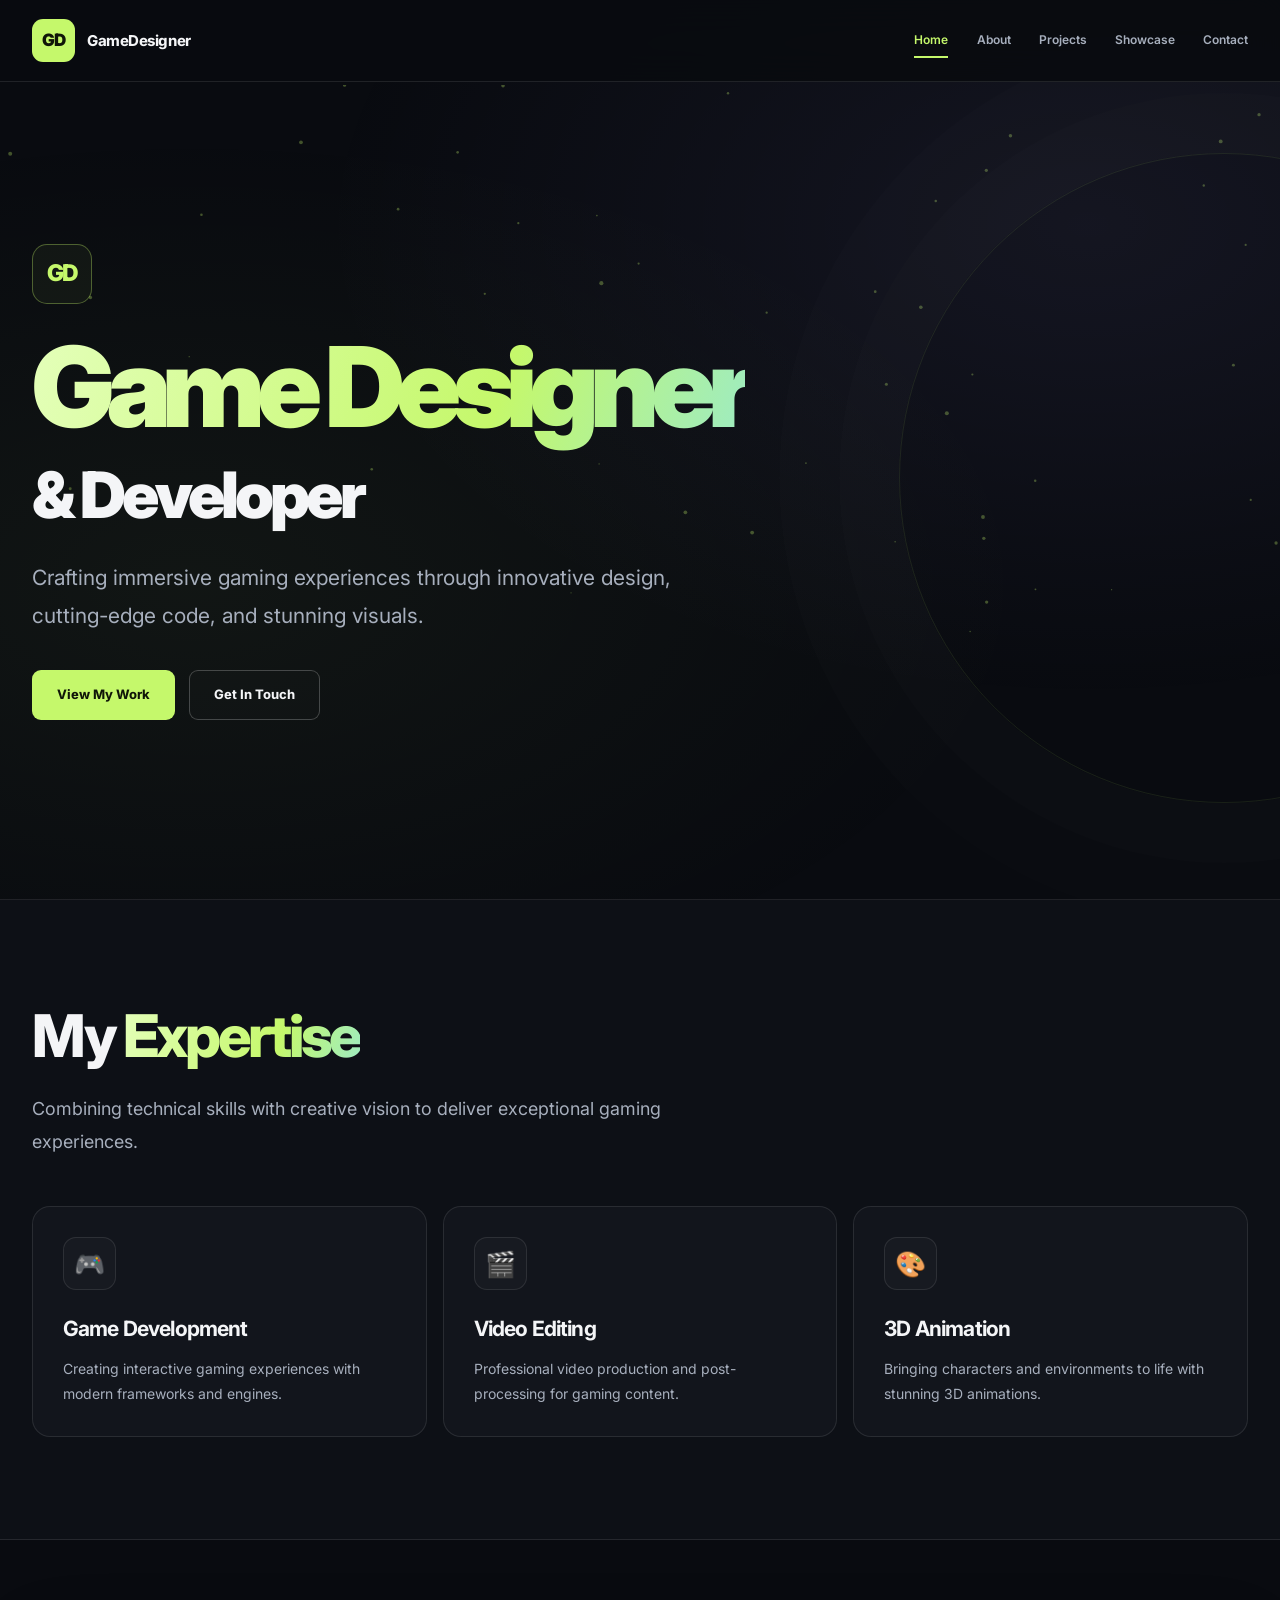
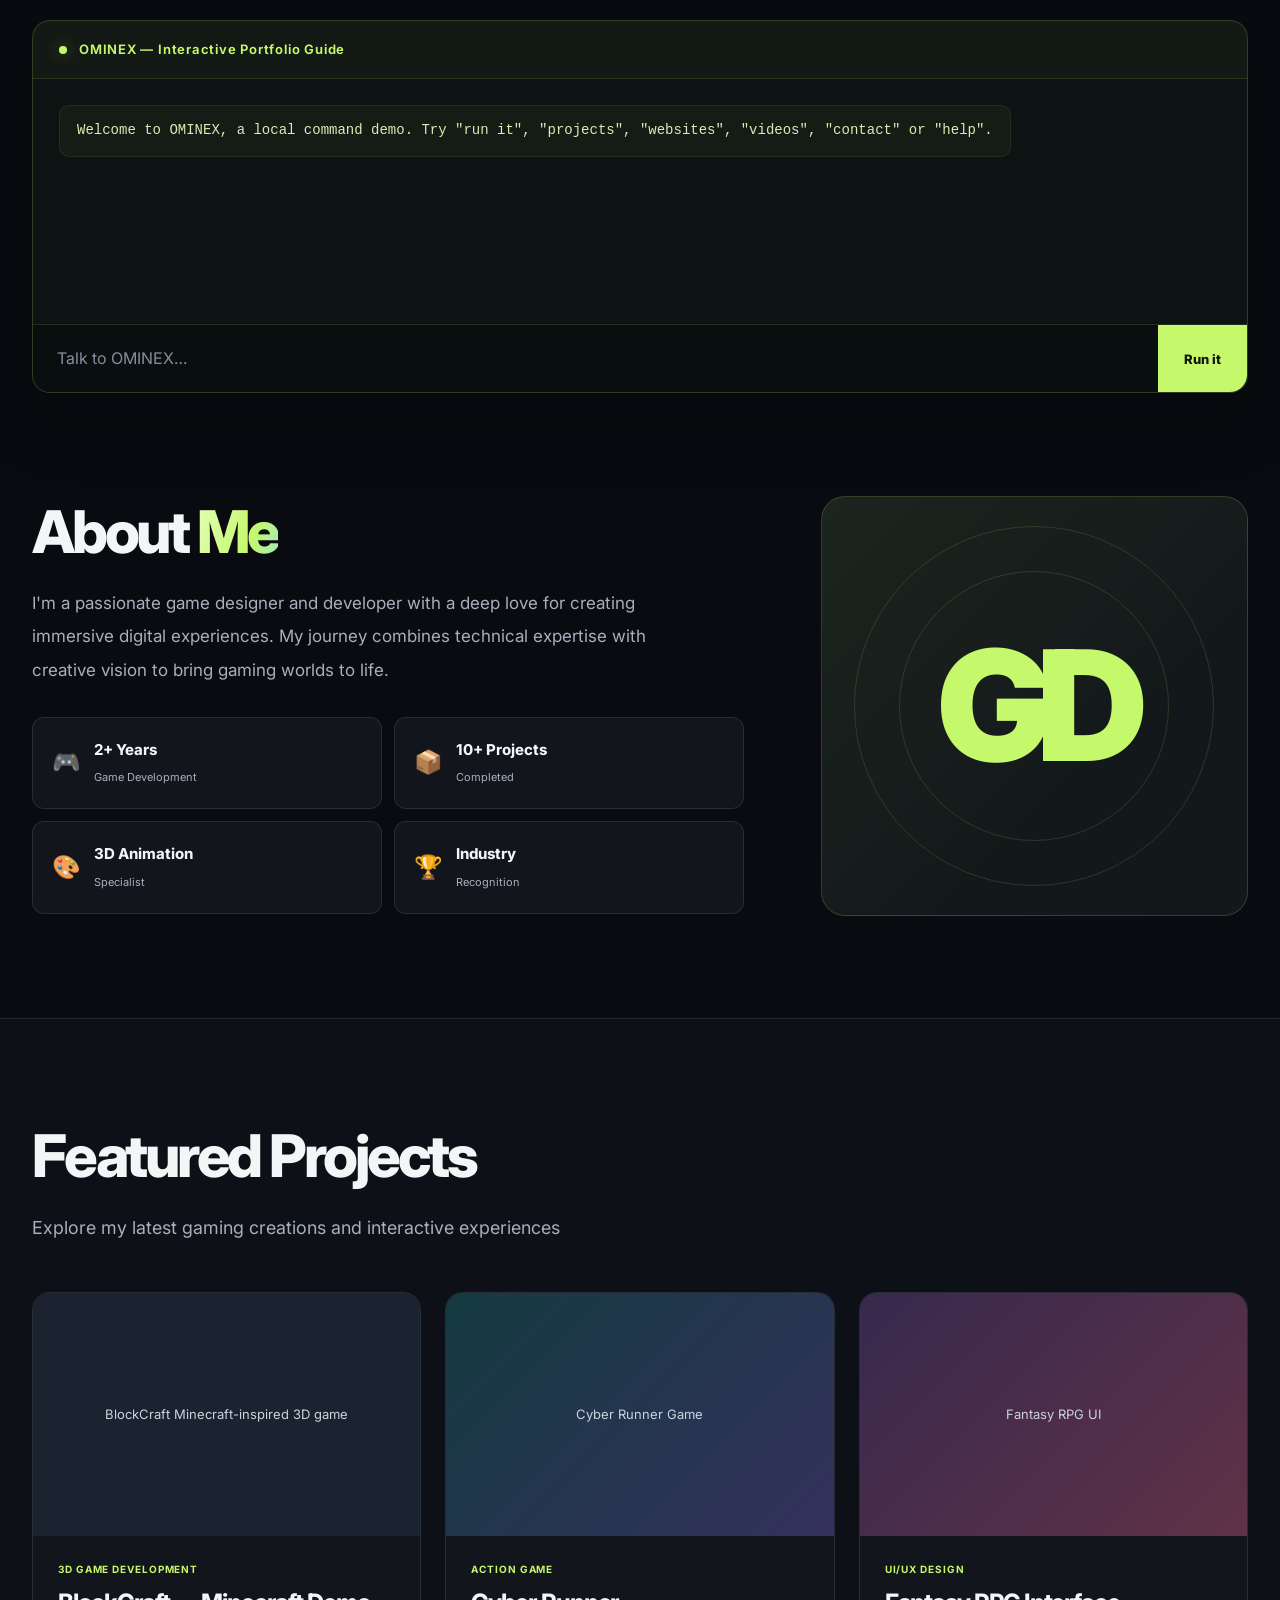
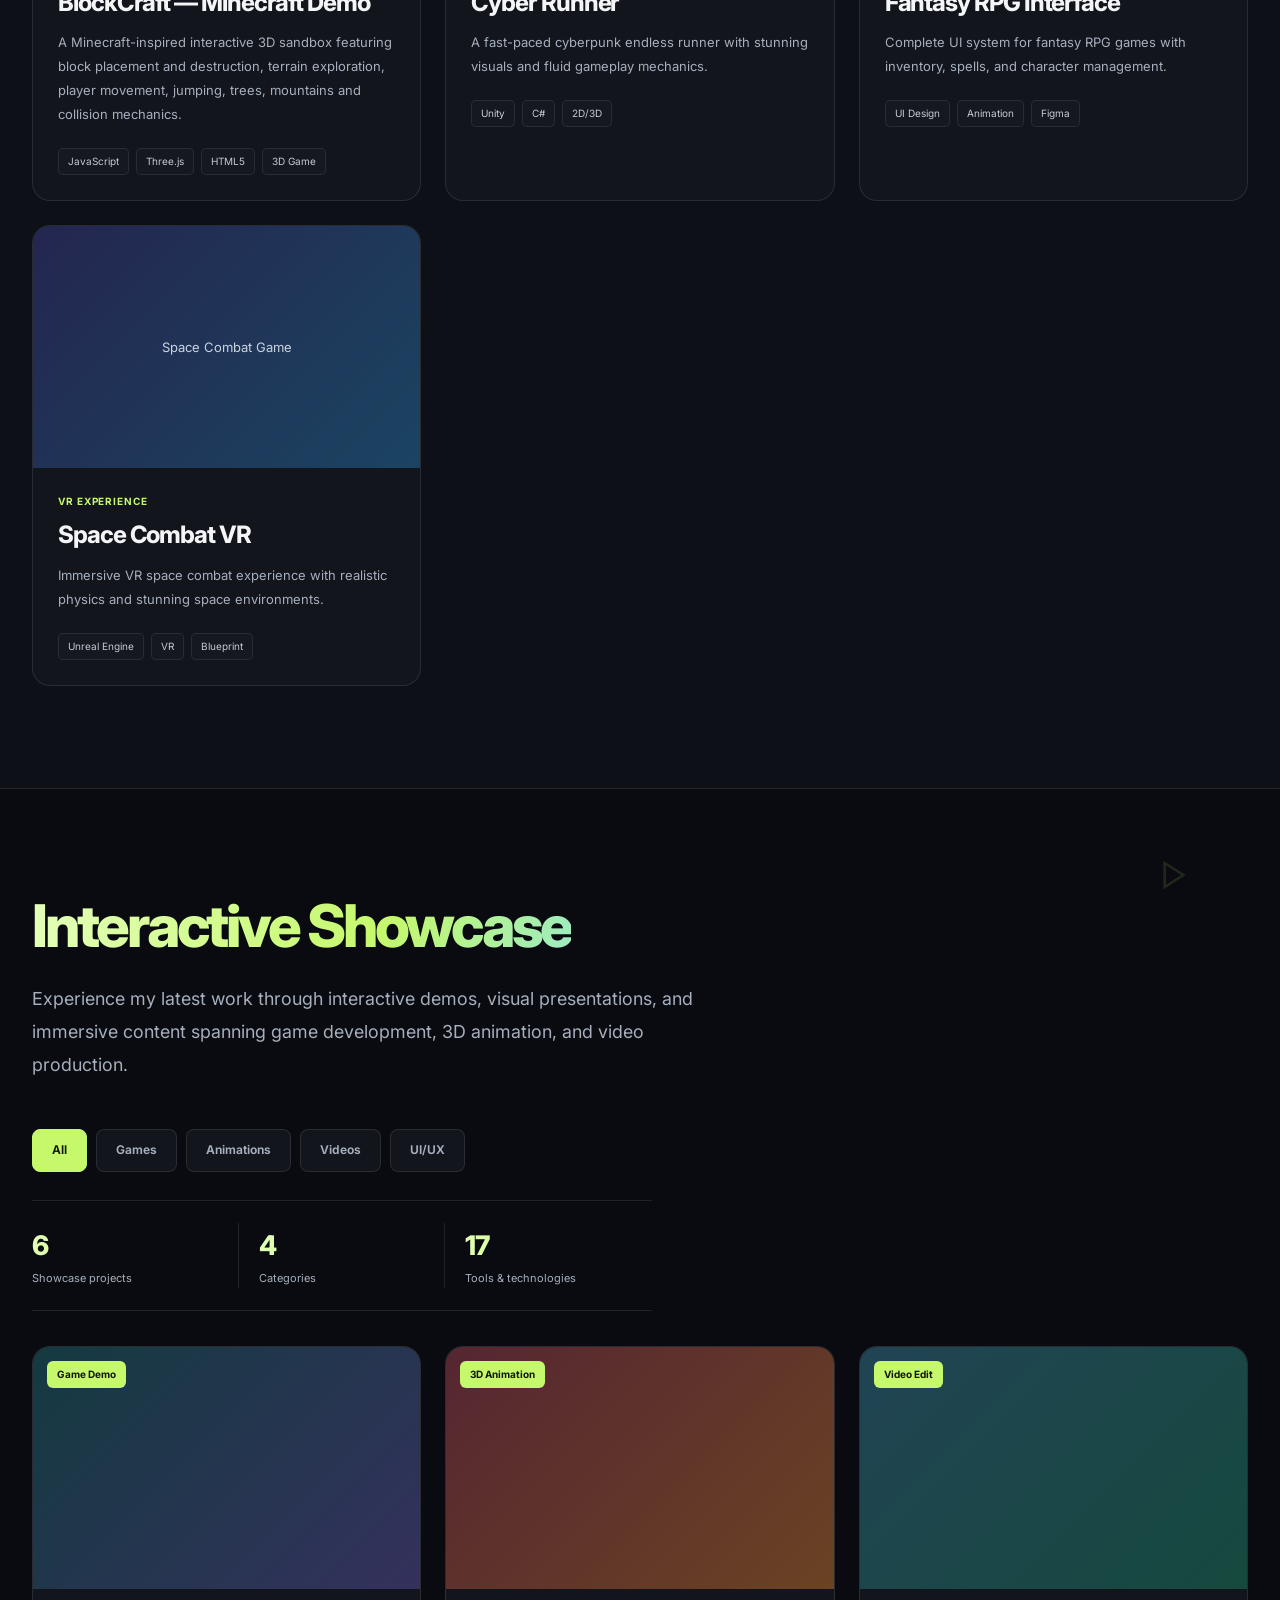
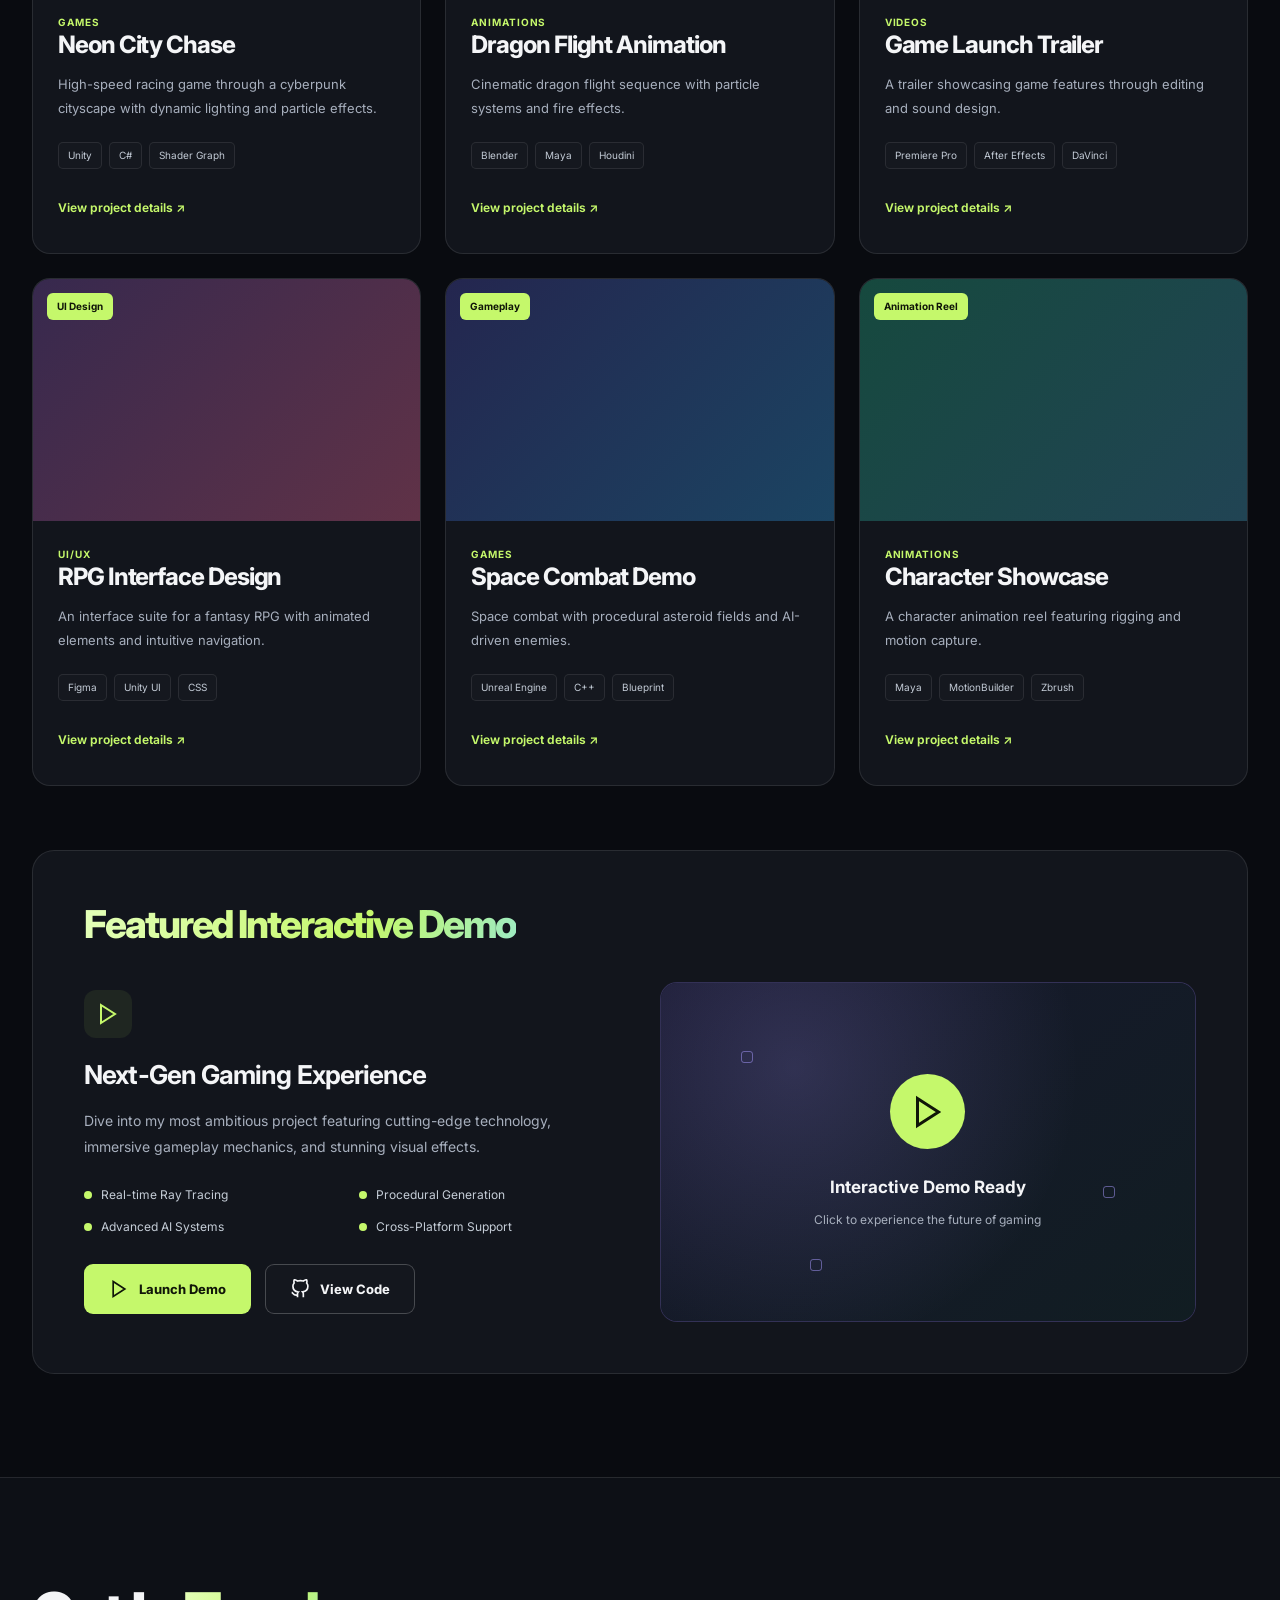
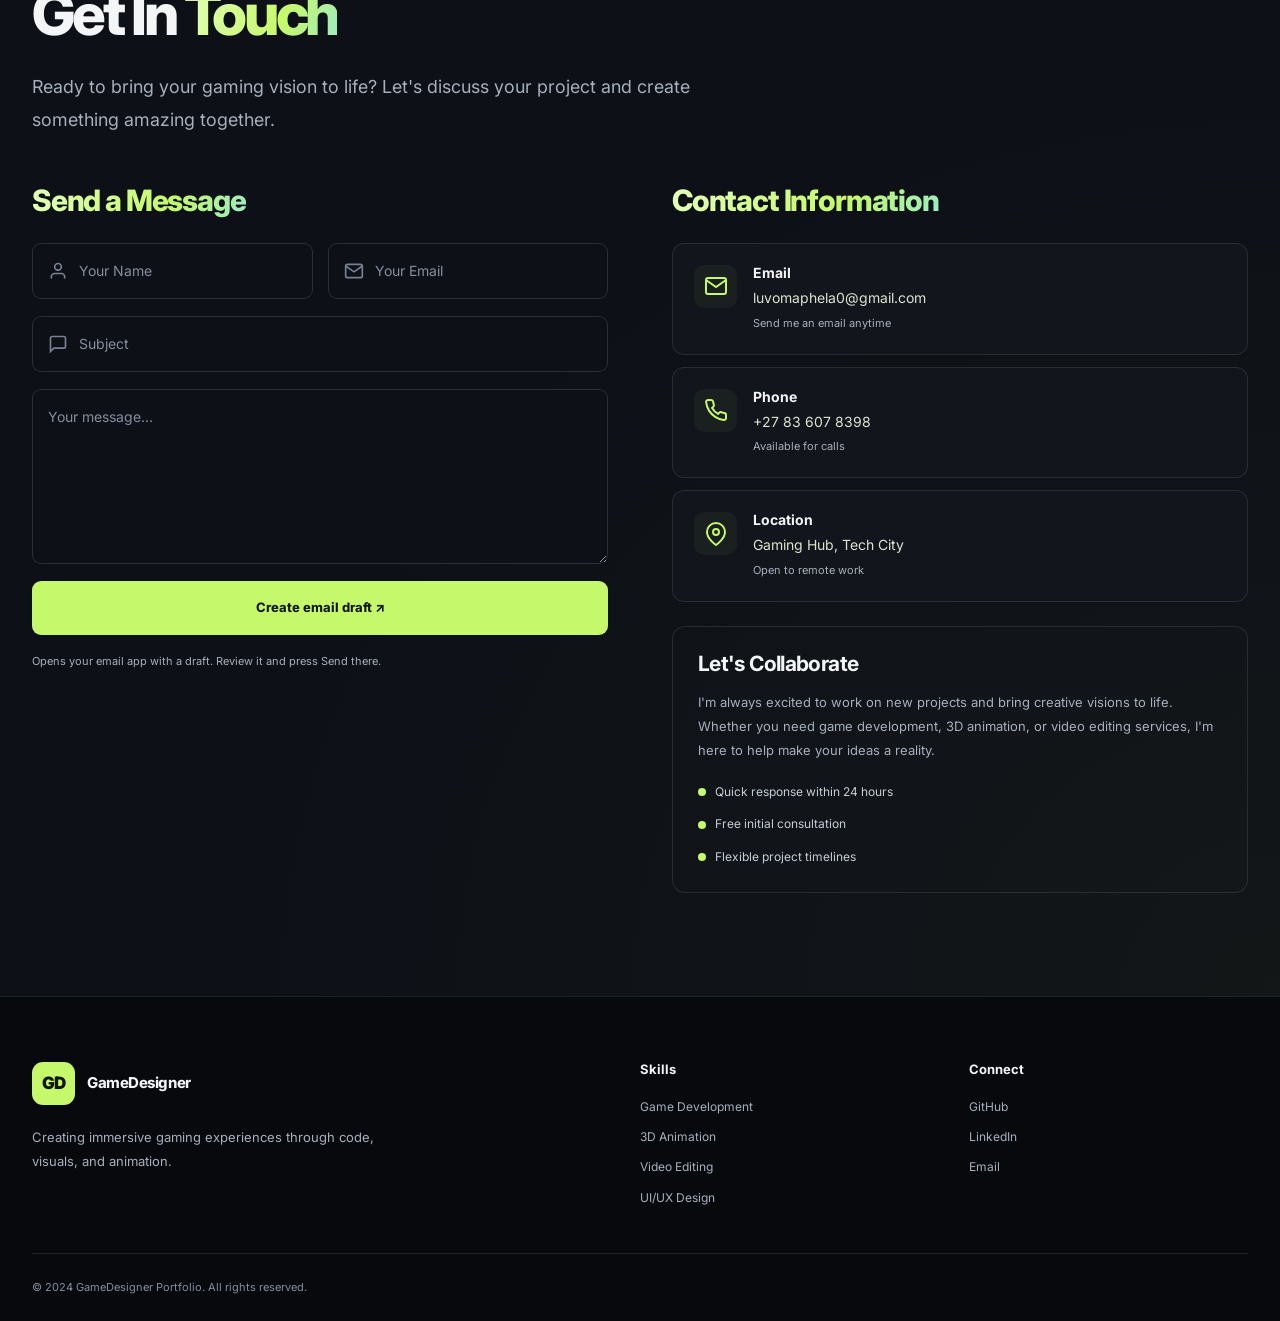
==== index.html @ bcbccdf3 "Update portfolio design and add Minecraft BlockCraft project" ====
<!DOCTYPE html>
<html lang="en">
<head>
    <meta charset="UTF-8">
    <meta name="viewport" content="width=device-width, initial-scale=1.0">
    <title>GameDesigner Portfolio | Game Development & 3D Animation</title>
    <meta name="description" content="Professional game designer specializing in game development, 3D animation, and video editing. Creating immersive gaming experiences.">
    
    <!-- Google Fonts -->
    <link rel="preconnect" href="https://fonts.googleapis.com">
    <link rel="preconnect" href="https://fonts.gstatic.com" crossorigin>
    <link href="https://fonts.googleapis.com/css2?family=Inter:wght@300;400;500;600;700;800;900&display=swap" rel="stylesheet">
    
    <link rel="stylesheet" href="style.css">
</head>

<body>
    <div id="intro">
        <div class="intro-content">
            <div class="intro-logo">GD</div>
            <div class="intro-text">GAME DESIGNER</div>
        </div>
        <button id="skipIntro">Skip</button>
    </div>

    <!-- Matrix Rain Background -->
    <canvas id="matrix-rain"></canvas>
    
    <!-- Particle System -->
    <canvas id="particles"></canvas>

    <!-- Navigation -->
    <nav class="navbar">
        <div class="nav-container">
            <a href="#home" class="nav-logo">
                <div class="logo-icon">GD</div>
                <span class="logo-text">GameDesigner</span>
            </a>
            
            <ul class="nav-menu">
                <li><a href="#home" class="nav-link active">Home</a></li>
                <li><a href="#about" class="nav-link">About</a></li>
                <li><a href="#projects" class="nav-link">Projects</a></li>
                <li><a href="#showcase" class="nav-link">Showcase</a></li>
                <li><a href="#contact" class="nav-link">Contact</a></li>
            </ul>
            
            <div class="mobile-menu-btn">
                <span></span>
                <span></span>
                <span></span>
            </div>
        </div>
        
        <div class="mobile-menu">
            <a href="#home" class="mobile-link">Home</a>
            <a href="#about" class="mobile-link">About</a>
            <a href="#projects" class="mobile-link">Projects</a>
            <a href="#showcase" class="mobile-link">Showcase</a>
            <a href="#contact" class="mobile-link">Contact</a>
        </div>
    </nav>

    <div class="energy-strip">
        <canvas id="energy-canvas"></canvas>
    </div>

    <!-- Hero Section -->
    <section id="home" class="hero-section">
        <div class="hero-background"></div>
        <div class="container">
            <div class="hero-content">
                <div class="hero-avatar">
                    <div class="avatar-glow">GD</div>
                </div>
                <h1 class="hero-title">
                    <span class="gradient-text">Game Designer</span>
                    <span class="hero-subtitle">& Developer</span>
                </h1>
                <p class="hero-description">
                    Crafting immersive gaming experiences through innovative design, 
                    cutting-edge code, and stunning visuals.
                </p>
                <div class="hero-buttons">
                    <a href="#projects" class="btn btn-primary">View My Work</a>
                    <a href="#contact" class="btn btn-outline">Get In Touch</a>
                </div>
            </div>
        </div>
    </section>

    <!-- Skills Section -->
    <section id="skills" class="skills-section">
        <div class="container">
            <div class="section-header">
                <h2 class="section-title">My <span class="gradient-text">Expertise</span></h2>
                <p class="section-description">
                    Combining technical skills with creative vision to deliver exceptional gaming experiences.
                </p>
            </div>
            
            <div class="skills-grid">
                <div class="skill-card">
                    <div class="skill-icon">🎮</div>
                    <h3>Game Development</h3>
                    <p>Creating interactive gaming experiences with modern frameworks and engines.</p>
                </div>
                <div class="skill-card">
                    <div class="skill-icon">🎬</div>
                    <h3>Video Editing</h3>
                    <p>Professional video production and post-processing for gaming content.</p>
                </div>
                <div class="skill-card">
                    <div class="skill-icon">🎨</div>
                    <h3>3D Animation</h3>
                    <p>Bringing characters and environments to life with stunning 3D animations.</p>
                </div>
            </div>
        </div>
    </section>

    <!-- Interactive Demo Section -->
    <section class="demo-section">
       <div class="ominex-demo">
            <div class="ominex-header">
                <span class="ai-dot"></span>
                <h3>OMINEX – AI Core Online</h3>
            </div>

            <div class="ominex-screen" id="ominexScreen">
                <div class="msg ai">
                    Hello. I am OMINEX.  
                    Type <b>Run it</b> to activate.
                </div>
            </div>

            <div class="ominex-input">
                <input id="ominexInput" type="text" placeholder="Talk to OMINEX…" />
                <button id="ominexSend">Run it</button>
            </div>
        </div>

    </section>

    <!-- About Section -->
    <section id="about" class="about-section">
        <div class="container">
            <div class="about-grid">
                <div class="about-content">
                    <h2 class="section-title">About <span class="gradient-text">Me</span></h2>
                    <p class="about-text">
                        I'm a passionate game designer and developer with a deep love for creating 
                        immersive digital experiences. My journey combines technical expertise with 
                        creative vision to bring gaming worlds to life.
                    </p>
                    <div class="achievements">
                        <div class="achievement">
                            <div class="achievement-icon">🎮</div>
                            <div class="achievement-text">
                                <span class="achievement-number">2+ Years</span>
                                <span class="achievement-label">Game Development</span>
                            </div>
                        </div>
                        <div class="achievement">
                            <div class="achievement-icon">📦</div>
                            <div class="achievement-text">
                                <span class="achievement-number">10+ Projects</span>
                                <span class="achievement-label">Completed</span>
                            </div>
                        </div>
                        <div class="achievement">
                            <div class="achievement-icon">🎨</div>
                            <div class="achievement-text">
                                <span class="achievement-number">3D Animation</span>
                                <span class="achievement-label">Specialist</span>
                            </div>
                        </div>
                        <div class="achievement">
                            <div class="achievement-icon">🏆</div>
                            <div class="achievement-text">
                                <span class="achievement-number">Industry</span>
                                <span class="achievement-label">Recognition</span>
                            </div>
                        </div>
                    </div>
                </div>
                <div class="about-image">
                    <div class="profile-card">
                        <div class="profile-avatar">GD</div>
                    </div>
                </div>
            </div>
        </div>
    </section>

    <!-- Projects Section -->
    <section id="projects" class="projects-section">
        <div class="container">
            <div class="section-header">
                <h2 class="section-title">Featured Projects</h2>
                <p class="section-description">Explore my latest gaming creations and interactive experiences</p>
            </div>
            <div class="projects-grid">   
            <!-- Minecraft / BlockCraft Project -->
            <div class="project-card cyber-card" data-project="blockcraft">
                <div class="project-image blockcraft">
                    <img
                        src="public/images/minecraft.jpg"
                        alt="BlockCraft Minecraft-inspired 3D game"
                        loading="lazy"
                    >

                    <div class="project-overlay">
                        <a href="projects/blockcraft/index.html"
                        class="btn btn-primary btn-sm"
                        target="_blank"
                        rel="noopener noreferrer">
                            Play Demo
                        </a>

                        <button class="btn btn-outline btn-sm"
                                type="button"
                                data-project="blockcraft">
                            View Details
                        </button>
                    </div>
                </div>

                <div class="project-content">
                    <div class="project-category">
                        3D Game Development
                    </div>

                    <h3 class="project-title">
                        BlockCraft — Minecraft Demo
                    </h3>

                    <p class="project-description">
                        A Minecraft-inspired interactive 3D sandbox
                        featuring block placement and destruction,
                        terrain exploration, player movement,
                        jumping, trees, mountains and collision
                        mechanics.
                    </p>

                    <div class="project-tags">
                        <span class="tag">JavaScript</span>
                        <span class="tag">Three.js</span>
                        <span class="tag">HTML5</span>
                        <span class="tag">3D Game</span>
                    </div>
                </div>
            </div>

                <div class="project-card cyber-card" data-project="cyber-runner">
                    <div class="project-image cyber-runner">
                        <img src="public/images/game1.jpg" alt="Cyber Runner Game">
                        <div class="project-overlay">
                            <button class="btn btn-primary btn-sm"><i class="fas fa-play"></i> Play Demo</button>
                            <button class="btn btn-outline btn-sm"><i class="fas fa-code"></i> View Code</button>
                        </div>
                    </div>
                    <div class="project-content">
                        <div class="project-category">Action Game</div>
                        <h3 class="project-title">Cyber Runner</h3>
                        <p class="project-description">
                            A fast-paced cyberpunk endless runner with stunning visuals and fluid gameplay mechanics.
                        </p>
                        <div class="project-tags">
                            <span class="tag">Unity</span>
                            <span class="tag">C#</span>
                            <span class="tag">2D/3D</span>
                        </div>
                    </div>
                </div>

                <div class="project-card cyber-card" data-project="fantasy-ui">
                    <div class="project-image fantasy-ui">
                        <img src="public/images/game2.jpg" alt="Fantasy RPG UI">
                        <div class="project-overlay">
                            <button class="btn btn-primary btn-sm"><i class="fas fa-play"></i> Demo</button>
                            <button class="btn btn-outline btn-sm"><i class="fas fa-download"></i> Assets</button>
                        </div>
                    </div>
                    <div class="project-content">
                        <div class="project-category">UI/UX Design</div>
                        <h3 class="project-title">Fantasy RPG Interface</h3>
                        <p class="project-description">
                            Complete UI system for fantasy RPG games with inventory, spells, and character management.
                        </p>
                        <div class="project-tags">
                            <span class="tag">UI Design</span>
                            <span class="tag">Animation</span>
                            <span class="tag">Figma</span>
                        </div>
                    </div>
                </div>

                <div class="project-card cyber-card" data-project="space-combat">
                    <div class="project-image vr-experience">
                        <img src="public/images/game3.jpg" alt="Space Combat Game">
                        <div class="project-overlay">
                            <button class="btn btn-primary btn-sm"><i class="fas fa-vr-cardboard"></i> VR Demo</button>
                            <button class="btn btn-outline btn-sm"><i class="fas fa-info"></i> Details</button>
                        </div>
                    </div>
                    <div class="project-content">
                        <div class="project-category">VR Experience</div>
                        <h3 class="project-title">Space Combat VR</h3>
                        <p class="project-description">
                            Immersive VR space combat experience with realistic physics and stunning space environments.
                        </p>
                        <div class="project-tags">
                            <span class="tag">Unreal Engine</span>
                            <span class="tag">VR</span>
                            <span class="tag">Blueprint</span>
                        </div>
                    </div>
                </div>
            </div>
        </div>
    </section>

    

    <!-- Showcase Section -->
    <section id="showcase" class="showcase-section">
        <div class="floating-elements">
            <div class="floating-icon">
                <svg width="32" height="32" viewBox="0 0 24 24" fill="none" stroke="currentColor" stroke-width="2">
                    <polygon points="5,3 19,12 5,21"></polygon>
                </svg>
            </div>
        </div>
        
        <div class="container">
            <div class="section-header">
                <h2 class="section-title">
                    <span class="gradient-text">Interactive Showcase</span>
                </h2>
                <p class="section-description">
                    Experience my latest work through interactive demos, visual presentations, and immersive content 
                    spanning game development, 3D animation, and video production.
                </p>
            </div>

            <!-- Category Filter -->
            <div class="category-filter">
                <button class="filter-btn active" data-category="All">All</button>
                <button class="filter-btn" data-category="Games">Games</button>
                <button class="filter-btn" data-category="Animations">Animations</button>
                <button class="filter-btn" data-category="Videos">Videos</button>
                <button class="filter-btn" data-category="UI/UX">UI/UX</button>
            </div>

            <!-- Stats -->
            <div class="stats-grid">
                <div class="stat-item">
                    <div class="stat-number gradient-text">50+</div>
                    <div class="stat-label">Projects</div>
                </div>
                <div class="stat-item">
                    <div class="stat-number gradient-text">100K+</div>
                    <div class="stat-label">Downloads</div>
                </div>
                <div class="stat-item">
                    <div class="stat-number gradient-text">4.8★</div>
                    <div class="stat-label">Rating</div>
                </div>
            </div>

            <!-- Showcase Grid -->
            <div class="showcase-grid" id="showcaseGrid">
                <!-- Items will be populated by JavaScript -->
            </div>

            <!-- Featured Showcase -->
            <div class="featured-section">
                <h3 class="section-title">
                    <span class="gradient-text">Featured Interactive Demo</span>
                </h3>

                <div class="featured-grid">
                    <div class="featured-content">
                        <div class="featured-icon">
                            <svg width="24" height="24" viewBox="0 0 24 24" fill="none" stroke="currentColor" stroke-width="2">
                                <polygon points="5,3 19,12 5,21"></polygon>
                            </svg>
                        </div>
                        
                        <h4>Next-Gen Gaming Experience</h4>
                        
                        <p>
                            Dive into my most ambitious project featuring cutting-edge technology, 
                            immersive gameplay mechanics, and stunning visual effects.
                        </p>
                        
                        <div class="features-grid">
                            <div class="feature-list">
                                <div class="feature-item">
                                    <div class="feature-dot"></div>
                                    <span>Real-time Ray Tracing</span>
                                </div>
                                <div class="feature-item">
                                    <div class="feature-dot"></div>
                                    <span>Advanced AI Systems</span>
                                </div>
                            </div>
                            <div class="feature-list">
                                <div class="feature-item">
                                    <div class="feature-dot"></div>
                                    <span>Procedural Generation</span>
                                </div>
                                <div class="feature-item">
                                    <div class="feature-dot"></div>
                                    <span>Cross-Platform Support</span>
                                </div>
                            </div>
                        </div>

                        <div class="featured-buttons">
                            <button class="btn btn-primary" id="featuredPlayBtn">
                                <svg width="20" height="20" viewBox="0 0 24 24" fill="none" stroke="currentColor" stroke-width="2">
                                    <polygon points="5,3 19,12 5,21"></polygon>
                                </svg>
                                Launch Demo
                            </button>
                            <button class="btn btn-outline">
                                <svg width="20" height="20" viewBox="0 0 24 24" fill="none" stroke="currentColor" stroke-width="2">
                                    <path d="M9 19c-5 1.5-5-2.5-7-3m14 6v-3.87a3.37 3.37 0 0 0-.94-2.61c3.14-.35 6.44-1.54 6.44-7A5.44 5.44 0 0 0 20 4.77 5.07 5.07 0 0 0 19.91 1S18.73.65 16 2.48a13.38 13.38 0 0 0-7 0C6.27.65 5.09 1 5.09 1A5.07 5.07 0 0 0 5 4.77a5.44 5.44 0 0 0-1.5 3.78c0 5.42 3.3 6.61 6.44 7A3.37 3.37 0 0 0 9 18.13V22"></path>
                                </svg>
                                View Code
                            </button>
                        </div>
                    </div>

                    <div class="featured-demo">
                        <div class="demo-container">
                            <div class="demo-background">
                                <div class="floating-element"></div>
                                <div class="floating-element"></div>
                                <div class="floating-element"></div>
                            </div>
                            
                            <div class="demo-content">
                                <div class="play-button">
                                    <svg width="36" height="36" viewBox="0 0 24 24" fill="none" stroke="currentColor" stroke-width="2">
                                        <polygon points="5,3 19,12 5,21"></polygon>
                                    </svg>
                                </div>
                                <div class="demo-info">
                                    <div class="demo-title">Interactive Demo Ready</div>
                                    <div class="demo-subtitle">Click to experience the future of gaming</div>
                                </div>
                            </div>
                        </div>
                    </div>
                </div>
            </div>
        </div>
    </section>

    <!-- Contact Section -->
    <section id="contact" class="contact-section">
        <div class="container">
            <div class="section-header">
                <h2 class="section-title">
                    Get In <span class="gradient-text">Touch</span>
                </h2>
                <p class="section-description">
                    Ready to bring your gaming vision to life? Let's discuss your project 
                    and create something amazing together.
                </p>
            </div>

            <div class="contact-grid">
                <!-- Contact Form -->
                <div class="contact-form-container">
                    <h3 class="section-title">
                        <span class="gradient-text">Send a Message</span>
                    </h3>
                    
                    <form id="contactForm" class="contact-form">
                        <div class="form-row">
                            <div class="form-group">
                                <div class="input-container">
                                    <svg class="input-icon" width="20" height="20" viewBox="0 0 24 24" fill="none" stroke="currentColor" stroke-width="2">
                                        <path d="M20 21v-2a4 4 0 0 0-4-4H8a4 4 0 0 0-4 4v2"></path>
                                        <circle cx="12" cy="7" r="4"></circle>
                                    </svg>
                                    <input type="text" name="name" placeholder="Your Name" required>
                                </div>
                            </div>
                            <div class="form-group">
                                <div class="input-container">
                                    <svg class="input-icon" width="20" height="20" viewBox="0 0 24 24" fill="none" stroke="currentColor" stroke-width="2">
                                        <path d="M4 4h16c1.1 0 2 .9 2 2v12c0 1.1-.9 2-2 2H4c-1.1 0-2-.9-2-2V6c0-1.1.9-2 2-2z"></path>
                                        <polyline points="22,6 12,13 2,6"></polyline>
                                    </svg>
                                    <input type="email" name="email" placeholder="Your Email" required>
                                </div>
                            </div>
                        </div>
                        
                        <div class="form-group">
                            <div class="input-container">
                                <svg class="input-icon" width="20" height="20" viewBox="0 0 24 24" fill="none" stroke="currentColor" stroke-width="2">
                                    <path d="M21 15a2 2 0 0 1-2 2H7l-4 4V5a2 2 0 0 1 2-2h14a2 2 0 0 1 2 2z"></path>
                                </svg>
                                <input type="text" name="subject" placeholder="Subject" required>
                            </div>
                        </div>
                        
                        <div class="form-group">
                            <textarea name="message" placeholder="Your message..." required></textarea>
                        </div>
                        
                        <button type="submit" class="submit-btn">
                            <svg width="20" height="20" viewBox="0 0 24 24" fill="none" stroke="currentColor" stroke-width="2">
                                <line x1="22" y1="2" x2="11" y2="13"></line>
                                <polygon points="22,2 15,22 11,13 2,9"></polygon>
                            </svg>
                            Send Message
                        </button>
                    </form>
                </div>

                <!-- Contact Information -->
                <div class="contact-info-container">
                    <h3 class="section-title">
                        <span class="gradient-text">Contact Information</span>
                    </h3>
                    
                    <div class="contact-info">
                        <div class="contact-item">
                            <div class="contact-icon">
                                <svg width="24" height="24" viewBox="0 0 24 24" fill="none" stroke="currentColor" stroke-width="2">
                                    <path d="M4 4h16c1.1 0 2 .9 2 2v12c0 1.1-.9 2-2 2H4c-1.1 0-2-.9-2-2V6c0-1.1.9-2 2-2z"></path>
                                    <polyline points="22,6 12,13 2,6"></polyline>
                                </svg>
                            </div>
                            <div class="contact-details">
                                <h4>Email</h4>
                                <p class="contact-value">luvomaphela0@gmail.com</p>
                                <p class="contact-desc">Send me an email anytime</p>
                            </div>
                        </div>

                        <div class="contact-item">
                            <div class="contact-icon">
                                <svg width="24" height="24" viewBox="0 0 24 24" fill="none" stroke="currentColor" stroke-width="2">
                                    <path d="M22 16.92v3a2 2 0 0 1-2.18 2 19.79 19.79 0 0 1-8.63-3.07 19.5 19.5 0 0 1-6-6 19.79 19.79 0 0 1-3.07-8.67A2 2 0 0 1 4.11 2h3a2 2 0 0 1 2 1.72 12.84 12.84 0 0 0 .7 2.81 2 2 0 0 1-.45 2.11L8.09 9.91a16 16 0 0 0 6 6l1.27-1.27a2 2 0 0 1 2.11-.45 12.84 12.84 0 0 0 2.81.7A2 2 0 0 1 22 16.92z"></path>
                                </svg>
                            </div>
                            <div class="contact-details">
                                <h4>Phone</h4>
                                <p class="contact-value">+27 83 607 8398</p>
                                <p class="contact-desc">Available for calls</p>
                            </div>
                        </div>

                        <div class="contact-item">
                            <div class="contact-icon">
                                <svg width="24" height="24" viewBox="0 0 24 24" fill="none" stroke="currentColor" stroke-width="2">
                                    <path d="M21 10c0 7-9 13-9 13s-9-6-9-13a9 9 0 0 1 18 0z"></path>
                                    <circle cx="12" cy="10" r="3"></circle>
                                </svg>
                            </div>
                            <div class="contact-details">
                                <h4>Location</h4>
                                <p class="contact-value">Gaming Hub, Tech City</p>
                                <p class="contact-desc">Open to remote work</p>
                            </div>
                        </div>
                    </div>

                    <div class="collaboration-card">
                        <h4>Let's Collaborate</h4>
                        <p>
                            I'm always excited to work on new projects and bring creative visions to life. 
                            Whether you need game development, 3D animation, or video editing services, 
                            I'm here to help make your ideas a reality.
                        </p>
                        <div class="features">
                            <div class="feature">
                                <div class="feature-dot"></div>
                                <span>Quick response within 24 hours</span>
                            </div>
                            <div class="feature">
                                <div class="feature-dot"></div>
                                <span>Free initial consultation</span>
                            </div>
                            <div class="feature">
                                <div class="feature-dot"></div>
                                <span>Flexible project timelines</span>
                            </div>
                        </div>
                    </div>
                </div>
            </div>
        </div>
    </section>

    <!-- Modal for project details -->
    <div id="projectModal" class="modal hidden">
        <div class="modal-overlay"></div>
        <div class="modal-content">
            <button class="modal-close" id="modalClose">
                <svg width="24" height="24" viewBox="0 0 24 24" fill="none" stroke="currentColor" stroke-width="2">
                    <line x1="18" y1="6" x2="6" y2="18"></line>
                    <line x1="6" y1="6" x2="18" y2="18"></line>
                </svg>
            </button>
            <div class="modal-body" id="modalBody">
                <!-- Content will be populated by JavaScript -->
            </div>
        </div>
    </div>

    <!-- Toast notification -->
    <div id="toast" class="toast hidden">
        <div class="toast-content">
            <svg class="toast-icon" width="20" height="20" viewBox="0 0 24 24" fill="none" stroke="currentColor" stroke-width="2">
                <polyline points="20,6 9,17 4,12"></polyline>
            </svg>
            <div>
                <div class="toast-title">Message Sent!</div>
                <div class="toast-description">Thank you for your message. I'll get back to you soon.</div>
            </div>
        </div>
    </div>

    <!-- Footer -->
    <footer class="footer">
        <div class="container">
            <div class="footer-content">
                <div class="footer-section">
                    <div class="footer-logo">
                        <div class="logo-icon">GD</div>
                        <span class="logo-text">GameDesigner</span>
                    </div>
                    <p class="footer-description">
                        Creating immersive gaming experiences through code, visuals, and animation.
                    </p>
                </div>
                
                <div class="footer-section">
                    <h3>Skills</h3>
                    <ul class="footer-links">
                        <li>Game Development</li>
                        <li>3D Animation</li>
                        <li>Video Editing</li>
                        <li>UI/UX Design</li>
                    </ul>
                </div>
                
                <div class="footer-section">
                    <h3>Connect</h3>
                    <div class="social-links">
                        <a href="#" class="social-link">GitHub</a>
                        <a href="#" class="social-link">LinkedIn</a>
                        <a href="#" class="social-link">Email</a>
                    </div>
                </div>
            </div>
            
            <div class="footer-bottom">
                <p>&copy; 2024 GameDesigner Portfolio. All rights reserved.</p>
            </div>
        </div>
    </footer>

    <script src="script.js"></script>
</body>
</html>
---- style.css ----
/* LUVO MAPHELA — COMPLETE PORTFOLIO STYLES */

/* 1. THEME & RESET */

:root {
  color-scheme: dark;

  --background: #090b10;
  --foreground: #f4f5f7;
  --card: #12151c;
  --card-foreground: #f4f5f7;
  --primary: #c5f86b;
  --primary-foreground: #101608;
  --secondary: #20252f;
  --secondary-foreground: #e4e8ef;
  --muted: #191e27;
  --muted-foreground: #a7afbd;
  --accent: #a79aff;
  --accent-foreground: #101019;
  --border: #ffffff19;
  --input: #0d1016;
  --ring: #c5f86b;

  --gaming-purple: #a79aff;
  --gaming-blue: #77c9ff;
  --gaming-green: #c5f86b;
  --gaming-dark: #090b10;
  --gaming-darker: #06080c;

  --radius: 18px;
  --shadow: 0 24px 70px #00000035;
}

*,
*::before,
*::after {
  box-sizing: border-box;
}

* {
  margin: 0;
  padding: 0;
}

html {
  scroll-behavior: smooth;
  scroll-padding-top: 100px;
}

body {
  min-width: 280px;
  background: var(--background);
  color: var(--foreground);
  font-family: "Inter", Arial, sans-serif;
  line-height: 1.7;
  -webkit-font-smoothing: antialiased;
  isolation: isolate;
}

body.modal-open {
  overflow: hidden;
}

a {
  color: inherit;
  text-decoration: none;
}

button,
input,
textarea,
select {
  font: inherit;
}

button {
  color: inherit;
  cursor: pointer;
}

button,
a,
input,
textarea {
  -webkit-tap-highlight-color: transparent;
}

button:disabled {
  opacity: 0.5;
  cursor: not-allowed;
}

img,
video,
canvas {
  display: block;
  max-width: 100%;
}

img {
  height: auto;
}

svg {
  flex-shrink: 0;
  vertical-align: middle;
}

h1,
h2,
h3,
h4 {
  line-height: 1.15;
  text-wrap: balance;
}

p {
  overflow-wrap: break-word;
}

::selection {
  background: var(--primary);
  color: var(--primary-foreground);
}

:focus-visible {
  outline: 3px solid var(--primary);
  outline-offset: 5px;
}

[hidden],
.hidden {
  display: none !important;
}

.sr-only {
  position: absolute;
  width: 1px;
  height: 1px;
  padding: 0;
  margin: -1px;
  overflow: hidden;
  clip-path: inset(50%);
  white-space: nowrap;
  border: 0;
}

.text-center {
  text-align: center;
}

.container,
.nav-container {
  width: min(1320px, calc(100% - 64px));
  margin-inline: auto;
}

section {
  position: relative;
  scroll-margin-top: 95px;
}

section > .container {
  position: relative;
  z-index: 1;
}

.skills-section,
.about-section,
.projects-section,
.showcase-section,
.websites-section,
.videos-section,
.contact-section,
.cta-section {
  padding-block: clamp(72px, 8vw, 120px);
}

.section-header {
  max-width: 850px;
  margin-bottom: 48px;
}

.section-kicker {
  margin-bottom: 20px;
  color: var(--primary);
  font-size: 11px;
  font-weight: 700;
  letter-spacing: 0.18em;
  text-transform: uppercase;
}

.section-title {
  margin-bottom: 22px;
  font-size: clamp(34px, 4.6vw, 66px);
  font-weight: 800;
  letter-spacing: -0.055em;
}

.section-description {
  max-width: 670px;
  color: var(--muted-foreground);
  font-size: clamp(15px, 1.4vw, 18px);
  line-height: 1.85;
}

.gradient-text {
  color: var(--primary);
  background: linear-gradient(110deg, #e4ffba, #c5f86b 65%, #9debc3);
  -webkit-background-clip: text;
  background-clip: text;
  -webkit-text-fill-color: transparent;
}

/* 2. BACKGROUND CANVASES */

#matrix-rain,
#particles {
  position: fixed;
  inset: 0;
  width: 100%;
  height: 100%;
  z-index: -1;
  pointer-events: none;
}

#matrix-rain {
  opacity: 0.045;
}

#particles {
  opacity: 0.15;
}

/* 3. NAVIGATION */

.navbar {
  position: fixed;
  inset: 0 0 auto;
  z-index: 1000;
  padding-block: 19px;
  background: #090b10ed;
  border-bottom: 1px solid var(--border);
  -webkit-backdrop-filter: blur(18px);
  backdrop-filter: blur(18px);
}

.nav-container {
  display: flex;
  align-items: center;
  justify-content: space-between;
  gap: 24px;
}

.nav-logo,
.footer-logo {
  display: inline-flex;
  align-items: center;
  gap: 12px;
}

.logo-icon {
  display: grid;
  place-items: center;
  width: 43px;
  height: 43px;
  flex-shrink: 0;
  background: var(--primary);
  color: var(--primary-foreground);
  border-radius: 11px;
  font-size: 17px;
  font-weight: 900;
  letter-spacing: -0.08em;
}

.logo-text {
  font-size: 15px;
  font-weight: 750;
  letter-spacing: -0.03em;
}

.nav-menu {
  display: flex;
  align-items: center;
  gap: clamp(15px, 2.2vw, 31px);
  list-style: none;
}

.nav-link {
  position: relative;
  display: inline-block;
  padding-block: 8px;
  color: var(--muted-foreground);
  font-size: 12px;
  font-weight: 600;
  transition: color 180ms ease;
}

.nav-link:hover,
.nav-link.active {
  color: var(--primary);
}

.nav-link::after {
  content: "";
  position: absolute;
  inset: auto 0 1px;
  height: 2px;
  background: var(--primary);
  transform: scaleX(0);
  transform-origin: left;
  transition: transform 180ms ease;
}

.nav-link:hover::after,
.nav-link.active::after {
  transform: scaleX(1);
}

.mobile-menu-btn {
  display: none;
  width: 44px;
  height: 44px;
  align-items: center;
  justify-content: center;
  flex-direction: column;
  gap: 5px;
  border: 1px solid var(--border);
  border-radius: 10px;
  background: var(--card);
  cursor: pointer;
}

.mobile-menu-btn span {
  display: block;
  width: 20px;
  height: 2px;
  background: var(--foreground);
  transition: transform 180ms ease, opacity 180ms ease;
}

.mobile-menu-btn.active span:nth-child(1) {
  transform: translateY(7px) rotate(45deg);
}

.mobile-menu-btn.active span:nth-child(2) {
  opacity: 0;
}

.mobile-menu-btn.active span:nth-child(3) {
  transform: translateY(-7px) rotate(-45deg);
}

.mobile-menu {
  display: none;
  position: absolute;
  inset: 100% 0 auto;
  max-height: calc(100dvh - 82px);
  overflow-y: auto;
  padding: 16px 24px 24px;
  background: #10131b;
  border-bottom: 1px solid var(--border);
  box-shadow: var(--shadow);
}

.mobile-menu.active {
  display: flex;
  flex-direction: column;
}

.mobile-link {
  padding: 13px 4px;
  border-bottom: 1px solid var(--border);
  color: var(--muted-foreground);
  font-size: 15px;
}

.mobile-link:hover,
.mobile-link.active {
  color: var(--primary);
}

/* 4. HERO */

.energy-strip {
  position: absolute;
  top: 85px;
  left: 0;
  width: 100%;
  height: 560px;
  overflow: hidden;
  pointer-events: none;
  opacity: 0.3;
}

#energy-canvas {
  width: 100%;
  height: 100%;
}

.hero-section {
  display: grid;
  align-items: center;
  min-height: 820px;
  min-height: min(940px, 100svh);
  padding: 165px 0 100px;
  overflow: hidden;
  border-bottom: 1px solid var(--border);
}

.hero-background {
  position: absolute;
  inset: 0;
  pointer-events: none;
  background:
    radial-gradient(ellipse at 85% 25%, #a79aff13, transparent 50%),
    radial-gradient(ellipse at 15% 65%, #c5f86b0c, transparent 55%);
}

.hero-section::after {
  content: "";
  position: absolute;
  width: min(650px, 75vw);
  aspect-ratio: 1;
  top: 17%;
  right: -21%;
  border: 1px solid #c5f86b17;
  border-radius: 50%;
  box-shadow:
    0 0 0 60px #ffffff02,
    0 0 0 120px #ffffff02;
  pointer-events: none;
}

.hero-content {
  position: relative;
  z-index: 2;
  max-width: 1100px;
  text-align: left;
}

.hero-avatar {
  margin-bottom: 28px;
}

.avatar-glow {
  display: grid;
  place-items: center;
  width: 60px;
  height: 60px;
  border: 1px solid #c5f86b55;
  border-radius: 15px;
  background: #c5f86b0b;
  color: var(--primary);
  font-size: 23px;
  font-weight: 850;
  letter-spacing: -0.08em;
}

.hero-title {
  margin-bottom: 28px;
  font-size: clamp(50px, 8.7vw, 124px);
  font-weight: 900;
  line-height: 0.98;
  letter-spacing: -0.075em;
}

.hero-subtitle {
  display: block;
  margin-top: 18px;
  color: var(--foreground);
  font-size: clamp(28px, 5vw, 72px);
  line-height: 1.12;
  letter-spacing: -0.06em;
}

.hero-description {
  max-width: 640px;
  margin-bottom: 34px;
  color: var(--muted-foreground);
  font-size: clamp(16px, 1.65vw, 21px);
  line-height: 1.85;
}

.hero-buttons,
.featured-buttons,
.cta-buttons {
  display: flex;
  flex-wrap: wrap;
  gap: 14px;
}

/* 5. BUTTONS */

.btn,
.submit-btn {
  position: relative;
  display: inline-flex;
  align-items: center;
  justify-content: center;
  gap: 10px;
  min-height: 50px;
  padding: 14px 24px;
  overflow: hidden;
  border: 1px solid transparent;
  border-radius: 9px;
  font-size: 13px;
  font-weight: 750;
  line-height: 1.5;
  text-align: center;
  transition:
    background 180ms ease,
    color 180ms ease,
    border-color 180ms ease,
    transform 180ms ease;
}

.btn-primary,
.submit-btn {
  background: var(--primary);
  color: var(--primary-foreground);
}

.btn-primary:hover,
.submit-btn:hover {
  background: #d7ff97;
  transform: translateY(-3px);
}

.btn-outline {
  border-color: #ffffff38;
  background: #ffffff03;
  color: var(--foreground);
}

.btn-outline:hover {
  border-color: var(--primary);
  background: #c5f86b0b;
  color: var(--primary);
  transform: translateY(-3px);
}

.btn-sm {
  min-height: 42px;
  padding: 10px 15px;
  font-size: 12px;
}

/* 6. SKILLS */

.skills-section {
  background: #0d1016;
  border-bottom: 1px solid var(--border);
}

.skills-grid {
  display: grid;
  grid-template-columns: repeat(3, minmax(0, 1fr));
  gap: 16px;
}

.skill-card {
  min-width: 0;
  padding: 30px;
  background: var(--card);
  border: 1px solid var(--border);
  border-radius: var(--radius);
  transition: border-color 200ms ease, transform 200ms ease;
}

.skill-card:hover {
  border-color: #c5f86b70;
  transform: translateY(-5px);
}

.skill-icon {
  display: grid;
  place-items: center;
  width: 53px;
  height: 53px;
  margin-bottom: 27px;
  background: #ffffff06;
  border: 1px solid var(--border);
  border-radius: 13px;
  color: var(--primary);
  font-size: 25px;
}

.skill-card h3 {
  margin-bottom: 14px;
  font-size: 21px;
  letter-spacing: -0.04em;
}

.skill-card p {
  color: var(--muted-foreground);
  font-size: 14px;
  line-height: 1.8;
}

/* 7. OMINEX */

.demo-section {
  width: min(1320px, calc(100% - 64px));
  margin: 80px auto 0;
}

.ominex-demo {
  overflow: hidden;
  border: 1px solid #c5f86b30;
  border-radius: var(--radius);
  background: #0d1212;
  box-shadow: var(--shadow);
}

.ominex-header {
  display: flex;
  align-items: center;
  gap: 12px;
  padding: 21px 26px;
  background: #c5f86b08;
  border-bottom: 1px solid #c5f86b20;
}

.ominex-header h3 {
  color: var(--primary);
  font-size: 13px;
  font-weight: 650;
  letter-spacing: 0.06em;
}

.ai-dot,
.feature-dot {
  width: 8px;
  height: 8px;
  flex-shrink: 0;
  border-radius: 50%;
  background: var(--primary);
}

.ai-dot {
  box-shadow: 0 0 16px #c5f86b65;
}

.ominex-screen {
  height: 245px;
  padding: 26px;
  overflow-y: auto;
  scrollbar-color: #425332 transparent;
  font-family: "Courier New", monospace;
  font-size: 14px;
}

.msg {
  width: fit-content;
  max-width: 85%;
  margin-bottom: 14px;
  padding: 13px 17px;
  border-radius: 10px;
  overflow-wrap: anywhere;
}

.msg.ai {
  background: #c5f86b0b;
  color: #d5edb5;
  border: 1px solid #c5f86b15;
}

.msg.user {
  margin-left: auto;
  background: #ffffff0a;
  color: var(--foreground);
}

.ominex-input {
  display: flex;
  border-top: 1px solid #c5f86b20;
}

.ominex-input input {
  flex: 1;
  min-width: 0;
  padding: 20px 24px;
  border: 0;
  background: #090e0e;
  color: var(--foreground);
}

.ominex-input button {
  padding-inline: 26px;
  border: 0;
  background: var(--primary);
  color: var(--primary-foreground);
  font-size: 13px;
  font-weight: 800;
}

.ominex-input button:hover {
  background: #d7ff97;
}

/* 8. ABOUT */

.about-grid {
  display: grid;
  grid-template-columns: 1.25fr 0.75fr;
  align-items: center;
  gap: clamp(32px, 6vw, 90px);
}

.about-text {
  max-width: 660px;
  margin-bottom: 30px;
  color: var(--muted-foreground);
  font-size: 17px;
  line-height: 1.95;
}

.achievements {
  display: grid;
  grid-template-columns: repeat(2, minmax(0, 1fr));
  gap: 12px;
}

.achievement {
  display: flex;
  align-items: center;
  gap: 13px;
  padding: 19px;
  border: 1px solid var(--border);
  border-radius: 12px;
  background: var(--card);
}

.achievement-icon {
  font-size: 23px;
}

.achievement-number {
  display: block;
  color: var(--foreground);
  font-size: 15px;
  font-weight: 750;
}

.achievement-label {
  color: var(--muted-foreground);
  font-size: 11px;
}

.about-image {
  min-width: 0;
}

.profile-card {
  position: relative;
  display: grid;
  place-items: center;
  min-height: 420px;
  overflow: hidden;
  border: 1px solid #c5f86b2b;
  border-radius: 24px;
  background:
    linear-gradient(135deg, #c5f86b0d, transparent 65%),
    #13191a;
}

.profile-card::before,
.profile-card::after {
  content: "";
  position: absolute;
  width: 270px;
  height: 270px;
  border: 1px solid #c5f86b24;
  border-radius: 50%;
}

.profile-card::after {
  width: 360px;
  height: 360px;
}

.profile-avatar {
  position: relative;
  z-index: 1;
  color: var(--primary);
  font-size: clamp(90px, 12vw, 170px);
  font-weight: 900;
  line-height: 1;
  letter-spacing: -0.1em;
}

/* 9. GAME PROJECTS & SHOWCASE CARDS */

.projects-section,
.websites-section {
  background: #0d1016;
  border-block: 1px solid var(--border);
}

.projects-grid,
.showcase-grid,
.youtube-grid {
  display: grid;
  grid-template-columns: repeat(3, minmax(0, 1fr));
  gap: 24px;
}

.project-card,
.showcase-item,
.youtube-card {
  min-width: 0;
  overflow: hidden;
  background: var(--card);
  border: 1px solid var(--border);
  border-radius: var(--radius);
  transition:
    transform 220ms ease,
    border-color 220ms ease,
    box-shadow 220ms ease;
}

.project-card:hover,
.showcase-item:hover,
.youtube-card:hover {
  transform: translateY(-6px);
  border-color: #ffffff40;
  box-shadow: var(--shadow);
}

.project-image,
.item-thumbnail,
.youtube-thumbnail {
  position: relative;
  aspect-ratio: 16 / 10;
  overflow: hidden;
  background: #1b2330;
}

.project-image img,
.item-thumbnail img,
.youtube-thumbnail img {
  width: 100%;
  height: 100%;
  object-fit: cover;
  transition: transform 450ms ease;
}

.project-card:hover .project-image img,
.showcase-item:hover .item-thumbnail img,
.youtube-card:hover .youtube-thumbnail img {
  transform: scale(1.045);
}

.cyber-runner {
  background: linear-gradient(135deg, #143a40, #34315d);
}

.epic-trailer {
  background: linear-gradient(135deg, #562632, #6a4323);
}

.character-animation {
  background: linear-gradient(135deg, #16493e, #214454);
}

.fantasy-ui {
  background: linear-gradient(135deg, #37294e, #603247);
}

.vr-experience {
  background: linear-gradient(135deg, #24264f, #1b4462);
}

.gaming-highlights {
  background: linear-gradient(135deg, #59431e, #592c2c);
}

.project-overlay,
.play-overlay {
  position: absolute;
  inset: 0;
  display: flex;
  align-items: center;
  justify-content: center;
  flex-wrap: wrap;
  gap: 10px;
  padding: 16px;
  background: #06080c70;
  opacity: 0;
  transition: opacity 200ms ease;
}

.project-card:hover .project-overlay,
.project-card:focus-within .project-overlay,
.showcase-item:hover .play-overlay,
.showcase-item:focus-within .play-overlay {
  opacity: 1;
}

.project-content,
.item-content {
  padding: 25px;
}

.project-category,
.item-category {
  margin-bottom: 11px;
  color: var(--primary);
  font-size: 10px;
  font-weight: 700;
  letter-spacing: 0.09em;
  text-transform: uppercase;
}

.project-title,
.item-title {
  margin-bottom: 14px;
  font-size: 24px;
  font-weight: 750;
  letter-spacing: -0.045em;
}

.project-description,
.item-description {
  margin-bottom: 22px;
  color: var(--muted-foreground);
  font-size: 13px;
  line-height: 1.85;
}

.project-tags,
.tech-stack {
  display: flex;
  flex-wrap: wrap;
  gap: 7px;
  list-style: none;
}

.tag,
.tech-tag {
  display: inline-block;
  padding: 5px 9px;
  background: #ffffff04;
  border: 1px solid #ffffff16;
  border-radius: 5px;
  color: #c2cad5;
  font-size: 10px;
  line-height: 1.5;
}

.tech-stack {
  margin-bottom: 20px;
}

.category-filter {
  display: flex;
  flex-wrap: wrap;
  gap: 9px;
  margin-bottom: 28px;
}

.filter-btn {
  min-height: 43px;
  padding: 10px 19px;
  border: 1px solid var(--border);
  border-radius: 8px;
  background: var(--card);
  color: var(--muted-foreground);
  font-size: 12px;
  font-weight: 650;
  transition: background 180ms ease, color 180ms ease;
}

.filter-btn:hover,
.filter-btn.active {
  background: var(--primary);
  border-color: var(--primary);
  color: var(--primary-foreground);
}

.stats-grid {
  display: grid;
  grid-template-columns: repeat(3, minmax(0, 1fr));
  max-width: 620px;
  margin-bottom: 35px;
  padding-block: 22px;
  border-block: 1px solid var(--border);
}

.stat-item {
  padding-inline: 20px;
  border-right: 1px solid var(--border);
}

.stat-item:first-child {
  padding-left: 0;
}

.stat-item:last-child {
  border-right: 0;
}

.stat-number {
  font-size: 27px;
  font-weight: 800;
  letter-spacing: -0.04em;
}

.stat-label {
  color: var(--muted-foreground);
  font-size: 11px;
}

.showcase-grid:empty {
  margin: 0;
}

.play-button {
  display: grid;
  place-items: center;
  width: 60px;
  height: 60px;
  border: 0;
  border-radius: 50%;
  background: var(--primary);
  color: var(--primary-foreground);
  transition: transform 180ms ease;
}

.play-button:hover {
  transform: scale(1.08);
}

.category-badge,
.rating-badge {
  position: absolute;
  top: 14px;
  padding: 5px 10px;
  border-radius: 6px;
  font-size: 10px;
  font-weight: 700;
}

.category-badge {
  left: 14px;
  background: var(--primary);
  color: var(--primary-foreground);
}

.rating-badge {
  right: 14px;
  display: flex;
  align-items: center;
  gap: 4px;
  background: #090b10d9;
  color: white;
}

.action-buttons {
  position: absolute;
  right: 14px;
  bottom: 14px;
  display: flex;
  gap: 7px;
}

.action-btn {
  display: grid;
  place-items: center;
  width: 40px;
  height: 40px;
  border: 1px solid #ffffff30;
  border-radius: 8px;
  background: #090b10db;
  color: white;
}

.action-btn:hover {
  background: var(--primary);
  color: var(--primary-foreground);
}

.action-btn svg {
  width: 16px;
  height: 16px;
}

.item-meta,
.item-footer {
  display: flex;
  align-items: center;
  justify-content: space-between;
  flex-wrap: wrap;
  gap: 10px;
}

.item-meta {
  margin-bottom: 12px;
}

.item-category {
  margin-bottom: 0;
}

.item-downloads,
.item-rating {
  color: var(--muted-foreground);
  font-size: 11px;
}

.item-rating {
  display: flex;
  align-items: center;
  gap: 5px;
}

.item-rating svg {
  color: #ffd879;
}

.view-details {
  display: inline-flex;
  align-items: center;
  gap: 6px;
  padding-block: 9px;
  border: 0;
  background: transparent;
  color: var(--primary);
  font-size: 12px;
  font-weight: 650;
}

/* 10. FEATURED DEMO */

.featured-section {
  margin-top: 64px;
  padding: clamp(24px, 4vw, 52px);
  border: 1px solid var(--border);
  border-radius: 22px;
  background: var(--card);
}

.featured-section > .section-title {
  margin-bottom: 36px;
  font-size: clamp(26px, 3vw, 42px);
}

.featured-grid {
  display: grid;
  grid-template-columns: 1fr 1fr;
  align-items: center;
  gap: 40px;
}

.featured-icon {
  display: grid;
  place-items: center;
  width: 48px;
  height: 48px;
  margin-bottom: 22px;
  border-radius: 12px;
  background: #c5f86b12;
  color: var(--primary);
}

.featured-content h3,
.featured-content h4 {
  margin-bottom: 18px;
  font-size: 26px;
  letter-spacing: -0.035em;
}

.featured-content p {
  margin-bottom: 25px;
  color: var(--muted-foreground);
  font-size: 14px;
  line-height: 1.85;
}

.features-grid {
  display: grid;
  grid-template-columns: 1fr 1fr;
  gap: 14px;
  margin-bottom: 27px;
}

.feature-list,
.features {
  display: flex;
  flex-direction: column;
  gap: 12px;
}

.feature-item,
.feature {
  display: flex;
  align-items: center;
  gap: 9px;
  color: #c5cdd7;
  font-size: 12px;
}

.demo-container {
  position: relative;
  display: grid;
  place-items: center;
  min-height: 340px;
  overflow: hidden;
  border: 1px solid #a79aff35;
  border-radius: 17px;
  background: #141529;
}

.demo-background {
  position: absolute;
  inset: 0;
  background:
    radial-gradient(circle at 25% 25%, #a79aff30, transparent 60%),
    linear-gradient(140deg, #17182d, #111d22);
}

.demo-content {
  position: relative;
  z-index: 1;
  padding: 25px;
  text-align: center;
}

.demo-content .play-button {
  width: 75px;
  height: 75px;
  margin: 0 auto 24px;
}

.demo-title {
  margin-bottom: 8px;
  font-size: 17px;
  font-weight: 700;
}

.demo-subtitle {
  max-width: 260px;
  color: var(--muted-foreground);
  font-size: 12px;
}

.floating-element {
  position: absolute;
  width: 12px;
  height: 12px;
  border: 1px solid #a79aff80;
  border-radius: 3px;
  animation: float 7s ease-in-out infinite;
}

.floating-element:nth-child(1) {
  top: 20%;
  left: 15%;
}

.floating-element:nth-child(2) {
  top: 60%;
  right: 15%;
  animation-delay: -2s;
}

.floating-element:nth-child(3) {
  bottom: 15%;
  left: 28%;
  animation-delay: -4s;
}

.floating-elements {
  position: absolute;
  inset: 0;
  overflow: hidden;
  pointer-events: none;
}

.floating-icon {
  position: absolute;
  top: 70px;
  right: 7%;
  color: var(--primary);
  opacity: 0.12;
}

/* 11. CINRYVAN & LEXRYSPELL */

.websites-grid {
  display: grid;
  grid-template-columns: repeat(2, minmax(0, 1fr));
  gap: 28px;
}

.website-card {
  min-width: 0;
  overflow: hidden;
  border: 1px solid var(--border);
  border-radius: 21px;
  background: var(--card);
  transition: transform 220ms ease, border-color 220ms ease;
}

.website-card:hover {
  transform: translateY(-6px);
  border-color: #ffffff45;
}

.website-visual {
  position: relative;
  display: flex;
  min-height: 325px;
  flex-direction: column;
  justify-content: center;
  align-items: flex-start;
  overflow: hidden;
  padding: clamp(25px, 3.5vw, 47px);
  isolation: isolate;
}

.cinryvan-visual {
  background: #c5f86b;
  color: #17210c;
}

.lexryspell-visual {
  background: #b5a7f5;
  color: #251b42;
}

.website-visual::after {
  content: "";
  position: absolute;
  z-index: -1;
  right: -90px;
  bottom: -180px;
  width: 350px;
  height: 350px;
  border: 1px solid #00000025;
  border-radius: 50%;
  box-shadow:
    0 0 0 32px #00000005,
    0 0 0 64px #00000004,
    0 0 0 96px #00000003;
  transition: transform 450ms ease;
}

.website-card:hover .website-visual::after {
  transform: translate(-12px, -12px);
}

.website-number {
  position: absolute;
  top: 27px;
  left: clamp(25px, 3.5vw, 47px);
  font-size: 10px;
  font-weight: 750;
  letter-spacing: 0.13em;
}

.website-wordmark {
  max-width: 100%;
  font-size: clamp(34px, 4.3vw, 64px);
  font-weight: 900;
  line-height: 1.05;
  letter-spacing: -0.065em;
}

.website-tagline {
  margin-top: 16px;
  font-size: 14px;
  font-weight: 500;
}

.website-arrow {
  position: absolute;
  right: 24px;
  bottom: 22px;
  display: grid;
  place-items: center;
  width: 44px;
  height: 44px;
  border: 1px solid #00000030;
  border-radius: 50%;
  font-size: 24px;
}

.website-content {
  padding: clamp(25px, 3vw, 38px);
}

.website-content h3 {
  margin-bottom: 17px;
  font-size: 34px;
  letter-spacing: -0.055em;
}

.website-content > p:not(.project-category) {
  margin-bottom: 23px;
  color: var(--muted-foreground);
  font-size: 14px;
  line-height: 1.9;
}

.website-content .project-tags {
  margin-bottom: 28px;
}

.website-card-lexryspell .btn-primary {
  background: #b5a7f5;
  color: #251b42;
}

.website-card-lexryspell .btn-primary:hover {
  background: #c8bdfc;
}

/* 12. YOUTUBE */

.youtube-link {
  display: flex;
  height: 100%;
  flex-direction: column;
}

.youtube-thumbnail {
  aspect-ratio: 16 / 9;
}

.youtube-play {
  position: absolute;
  top: 50%;
  left: 50%;
  display: grid;
  place-items: center;
  width: 58px;
  height: 42px;
  padding-left: 3px;
  border: 1px solid #ffffff40;
  border-radius: 13px;
  background: #0a0c10df;
  color: white;
  font-size: 17px;
  transform: translate(-50%, -50%);
  transition: background 180ms ease, border-color 180ms ease;
}

.youtube-link:hover .youtube-play,
.youtube-link:focus-visible .youtube-play {
  background: #e52b32;
  border-color: #e52b32;
}

.youtube-content {
  display: flex;
  flex: 1;
  flex-direction: column;
  align-items: flex-start;
  padding: 24px;
}

.youtube-content h3 {
  margin-bottom: 24px;
  font-size: 20px;
  line-height: 1.4;
  letter-spacing: -0.035em;
}

.youtube-cta {
  margin-top: auto;
  color: var(--primary);
  font-size: 12px;
  font-weight: 650;
}

.youtube-channel-link {
  margin-top: 32px;
}

/* 13. CONTACT */

.contact-section {
  background:
    radial-gradient(ellipse at 100% 100%, #c5f86b07, transparent 60%),
    #0d1016;
  border-top: 1px solid var(--border);
}

.contact-grid {
  display: grid;
  grid-template-columns: 1fr 1fr;
  align-items: start;
  gap: clamp(30px, 5vw, 70px);
}

.contact-grid > * {
  min-width: 0;
}

.contact-grid .section-title {
  margin-bottom: 25px;
  font-size: clamp(24px, 2.3vw, 32px);
  letter-spacing: -0.04em;
}

.contact-form {
  display: flex;
  flex-direction: column;
  gap: 17px;
}

.form-row {
  display: grid;
  grid-template-columns: 1fr 1fr;
  gap: 15px;
}

.form-group {
  min-width: 0;
}

.input-container {
  position: relative;
}

.input-icon {
  position: absolute;
  top: 50%;
  left: 16px;
  z-index: 1;
  color: #778191;
  transform: translateY(-50%);
  pointer-events: none;
}

.contact-form input,
.contact-form textarea {
  display: block;
  width: 100%;
  min-height: 55px;
  padding: 15px;
  border: 1px solid #ffffff20;
  border-radius: 9px;
  background: var(--input);
  color: var(--foreground);
  font-size: 14px;
  transition: border-color 180ms ease, box-shadow 180ms ease;
}

.input-container input {
  padding-left: 46px;
}

.contact-form textarea {
  min-height: 175px;
  resize: vertical;
}

input::placeholder,
textarea::placeholder {
  color: #858e9e;
  opacity: 1;
}

.contact-form input:focus,
.contact-form textarea:focus {
  border-color: var(--primary);
  box-shadow: 0 0 0 3px #c5f86b10;
}

.focused .input-icon {
  color: var(--primary);
}

.submit-btn {
  width: 100%;
  min-height: 54px;
}

.contact-info {
  display: flex;
  flex-direction: column;
  gap: 12px;
  margin-bottom: 24px;
}

.contact-item {
  display: flex;
  align-items: flex-start;
  gap: 16px;
  padding: 21px;
  border: 1px solid var(--border);
  border-radius: 12px;
  background: var(--card);
}

.contact-icon {
  display: grid;
  place-items: center;
  width: 43px;
  height: 43px;
  flex-shrink: 0;
  border-radius: 10px;
  background: #c5f86b0b;
  color: var(--primary);
}

.contact-details {
  min-width: 0;
}

.contact-details h3,
.contact-details h4 {
  margin-bottom: 5px;
  font-size: 14px;
}

.contact-value {
  margin-bottom: 4px;
  color: #dce4cf;
  font-size: 14px;
  overflow-wrap: anywhere;
}

.contact-desc {
  color: var(--muted-foreground);
  font-size: 11px;
}

.collaboration-card {
  padding: 25px;
  border: 1px solid var(--border);
  border-radius: 13px;
  background: #ffffff02;
}

.collaboration-card h3,
.collaboration-card h4 {
  margin-bottom: 14px;
  font-size: 21px;
  letter-spacing: -0.03em;
}

.collaboration-card p {
  margin-bottom: 20px;
  color: var(--muted-foreground);
  font-size: 13px;
  line-height: 1.85;
}

.error {
  border-color: #ff8585 !important;
}

.error-message {
  display: block;
  margin-top: 6px;
  color: #ffaaaa;
  font-size: 12px;
}

/* 14. MODAL & TOAST */

.modal {
  position: fixed;
  inset: 0;
  z-index: 10000;
  display: flex;
  align-items: center;
  justify-content: center;
  padding: 24px;
}

.modal-overlay {
  position: absolute;
  inset: 0;
  background: #030509db;
  -webkit-backdrop-filter: blur(8px);
  backdrop-filter: blur(8px);
}

.modal-content {
  position: relative;
  z-index: 1;
  width: min(900px, 100%);
  max-height: 88dvh;
  overflow-y: auto;
  overscroll-behavior: contain;
  border: 1px solid #ffffff26;
  border-radius: 18px;
  background: var(--card);
  box-shadow: 0 35px 120px #00000080;
}

.modal-close {
  position: absolute;
  top: 14px;
  right: 14px;
  z-index: 3;
  display: grid;
  place-items: center;
  width: 44px;
  height: 44px;
  border: 1px solid #ffffff35;
  border-radius: 10px;
  background: #090b10ed;
  color: var(--foreground);
}

.modal-close:hover {
  background: var(--primary);
  color: var(--primary-foreground);
}

.modal-body {
  padding: 64px 30px 30px;
}

.modal-body h2,
.modal-body h3 {
  margin-bottom: 18px;
}

.modal-body p {
  margin-bottom: 18px;
  color: var(--muted-foreground);
}

.modal-body img,
.modal-body video {
  width: 100%;
  border-radius: 10px;
}

.modal-body iframe {
  display: block;
  width: 100%;
  aspect-ratio: 16 / 9;
  border: 0;
  border-radius: 10px;
}

.toast {
  position: fixed;
  right: 24px;
  bottom: 24px;
  z-index: 11000;
  width: min(360px, calc(100% - 48px));
  padding: 20px;
  border: 1px solid #c5f86b50;
  border-radius: 13px;
  background: #171d16;
  box-shadow: var(--shadow);
  opacity: 0;
  transform: translateY(20px);
  pointer-events: none;
  transition: opacity 200ms ease, transform 200ms ease;
}

.toast.show {
  opacity: 1;
  transform: translateY(0);
  pointer-events: auto;
}

.toast-content {
  display: flex;
  align-items: flex-start;
  gap: 12px;
}

.toast-icon {
  margin-top: 3px;
  color: var(--primary);
}

.toast-title {
  margin-bottom: 5px;
  font-size: 14px;
  font-weight: 700;
}

.toast-description {
  color: var(--muted-foreground);
  font-size: 12px;
}

/* 15. FOOTER */

.footer {
  padding: 65px 0 24px;
  background: #07090d;
  border-top: 1px solid var(--border);
}

.footer-content {
  display: grid;
  grid-template-columns: 2fr 1fr 1fr;
  gap: 50px;
  padding-bottom: 45px;
}

.footer-logo {
  margin-bottom: 20px;
}

.footer-description {
  max-width: 360px;
  color: var(--muted-foreground);
  font-size: 13px;
  line-height: 1.85;
}

.footer-section h3 {
  margin-bottom: 20px;
  font-size: 13px;
  font-weight: 700;
}

.footer-links,
.social-links {
  display: flex;
  flex-direction: column;
  align-items: flex-start;
  gap: 10px;
  list-style: none;
}

.footer-links li,
.social-link {
  color: var(--muted-foreground);
  font-size: 12px;
}

.social-link:hover {
  color: var(--primary);
}

.footer-bottom {
  padding-top: 24px;
  border-top: 1px solid var(--border);
  color: #858e9e;
  font-size: 11px;
}

/* 16. INTRO — CANNOT PERMANENTLY BLOCK THE PAGE */

#intro {
  position: fixed;
  inset: 0;
  z-index: 9999;
  display: grid;
  place-items: center;
  overflow: hidden;
  background: #090b10;
  animation: intro-exit 450ms ease 1800ms forwards;
}

.intro-content {
  text-align: center;
}

.intro-logo {
  color: var(--primary);
  font-size: clamp(85px, 18vw, 170px);
  font-weight: 900;
  line-height: 1;
  letter-spacing: -0.1em;
  animation: intro-enter 650ms ease both;
}

.intro-text {
  margin-top: 24px;
  color: var(--muted-foreground);
  font-size: 11px;
  letter-spacing: 0.4em;
}

#skipIntro {
  position: absolute;
  right: 30px;
  bottom: 30px;
  min-height: 44px;
  padding: 10px 20px;
  border: 1px solid var(--border);
  border-radius: 8px;
  background: transparent;
  color: var(--muted-foreground);
  font-size: 12px;
}

#intro.intro-hide {
  display: none;
}

/* Content remains visible before the new JavaScript is installed. */
.fade-in {
  opacity: 1;
  transform: none;
}

.animate-in {
  animation: slide-in-up 500ms ease both;
}

.ripple {
  position: absolute;
  border-radius: 50%;
  background: #ffffff35;
  pointer-events: none;
  animation: ripple-animation 600ms ease-out forwards;
}

@keyframes intro-enter {
  from {
    opacity: 0;
    transform: translateY(15px) scale(0.94);
  }
  to {
    opacity: 1;
    transform: translateY(0) scale(1);
  }
}

@keyframes intro-exit {
  to {
    opacity: 0;
    visibility: hidden;
    pointer-events: none;
  }
}

@keyframes float {
  0%, 100% {
    transform: translateY(0) rotate(0);
  }
  50% {
    transform: translateY(-12px) rotate(12deg);
  }
}

@keyframes slide-in-up {
  from {
    opacity: 0;
    transform: translateY(18px);
  }
  to {
    opacity: 1;
    transform: translateY(0);
  }
}

@keyframes ripple-animation {
  to {
    transform: scale(3);
    opacity: 0;
  }
}

/* 17. TABLET */

@media (max-width: 1050px) {
  .nav-menu {
    gap: 17px;
  }

  .logo-text {
    font-size: 13px;
  }

  .nav-link {
    font-size: 11px;
  }

  .projects-grid,
  .showcase-grid,
  .youtube-grid {
    grid-template-columns: repeat(2, minmax(0, 1fr));
  }

  .skills-grid {
    grid-template-columns: repeat(2, minmax(0, 1fr));
  }

  .about-grid {
    grid-template-columns: 1.15fr 0.85fr;
    gap: 30px;
  }

  .profile-card {
    min-height: 360px;
  }

  .featured-grid {
    gap: 26px;
  }

  .features-grid {
    grid-template-columns: 1fr;
  }

  .website-visual {
    min-height: 280px;
  }
}

/* 18. MOBILE */

@media (max-width: 800px) {
  .container,
  .nav-container,
  .demo-section {
    width: calc(100% - 40px);
  }

  .navbar {
    padding-block: 14px;
  }

  .nav-menu {
    display: none;
  }

  .mobile-menu-btn {
    display: flex;
  }

  .logo-text {
    font-size: 14px;
  }

  .hero-section {
    min-height: 730px;
    padding: 140px 0 80px;
  }

  .hero-title {
    font-size: clamp(48px, 10vw, 80px);
  }

  .hero-subtitle {
    font-size: clamp(29px, 6vw, 46px);
  }

  .hero-content .section-kicker {
    max-width: 300px;
    font-size: 10px;
    line-height: 1.8;
  }

  .hero-description {
    max-width: 550px;
  }

  .section-header {
    margin-bottom: 34px;
  }

  .about-grid,
  .contact-grid,
  .featured-grid,
  .websites-grid {
    grid-template-columns: 1fr;
  }

  .about-image {
    max-width: 500px;
    width: 100%;
  }

  .profile-card {
    min-height: 320px;
  }

  .profile-avatar {
    font-size: 130px;
  }

  .website-wordmark {
    font-size: clamp(38px, 8vw, 65px);
  }

  .website-visual {
    min-height: 300px;
  }

  .footer-content {
    grid-template-columns: 1.5fr 1fr 1fr;
    gap: 25px;
  }
}

@media (max-width: 540px) {
  .container,
  .nav-container,
  .demo-section {
    width: calc(100% - 32px);
  }

  .hero-section {
    min-height: 700px;
    padding-top: 125px;
    padding-bottom: 65px;
  }

  .hero-title {
    font-size: clamp(41px, 10.8vw, 58px);
    letter-spacing: -0.065em;
  }

  .hero-subtitle {
    margin-top: 17px;
    font-size: clamp(27px, 7.2vw, 37px);
  }

  .hero-description {
    font-size: 15px;
  }

  .hero-buttons {
    gap: 10px;
  }

  .hero-buttons .btn {
    flex: 1 1 140px;
    padding-inline: 15px;
  }

  .section-title {
    font-size: 36px;
  }

  .section-description {
    font-size: 14px;
  }

  .skills-grid,
  .projects-grid,
  .showcase-grid,
  .youtube-grid,
  .form-row {
    grid-template-columns: 1fr;
  }

  .skill-card {
    padding: 25px;
  }

  .achievements {
    gap: 10px;
  }

  .achievement {
    padding: 14px;
    align-items: flex-start;
    flex-direction: column;
    gap: 8px;
  }

  .achievement-number {
    font-size: 13px;
  }

  .achievement-label {
    font-size: 10px;
  }

  .about-text {
    font-size: 15px;
  }

  .demo-section {
    margin-top: 60px;
  }

  .ominex-header {
    padding: 18px;
  }

  .ominex-header h3 {
    font-size: 11px;
  }

  .ominex-screen {
    padding: 18px;
    font-size: 12px;
  }

  .ominex-input input {
    padding: 16px;
    font-size: 13px;
  }

  .ominex-input button {
    padding-inline: 18px;
  }

  .category-filter {
    gap: 7px;
  }

  .filter-btn {
    padding-inline: 13px;
    font-size: 11px;
  }

  .stat-item {
    padding-inline: 12px;
  }

  .stat-number {
    font-size: 23px;
  }

  .stat-label {
    font-size: 10px;
  }

  .featured-section {
    margin-top: 45px;
    padding: 22px;
  }

  .featured-content h4 {
    font-size: 23px;
  }

  .featured-buttons .btn {
    width: 100%;
  }

  .demo-container {
    min-height: 285px;
  }

  .website-visual {
    min-height: 265px;
  }

  .website-wordmark {
    font-size: clamp(31px, 9vw, 48px);
  }

  .website-tagline {
    max-width: 230px;
    font-size: 12px;
  }

  .website-content h3 {
    font-size: 30px;
  }

  .website-content .btn {
    width: 100%;
  }

  .contact-item {
    padding: 17px;
    gap: 12px;
  }

  .contact-value {
    font-size: 12px;
  }

  .contact-icon {
    width: 37px;
    height: 37px;
  }

  .footer-content {
    grid-template-columns: 1fr 1fr;
    gap: 32px;
  }

  .footer-section:first-child {
    grid-column: 1 / -1;
  }

  .modal {
    padding: 12px;
  }

  .modal-body {
    padding: 66px 20px 24px;
  }
}

/* Hover controls stay available on touchscreens. */
@media (hover: none) {
  .project-overlay {
    top: auto;
    opacity: 1;
    background: #090b10c9;
    padding: 10px;
  }

  .play-overlay {
    opacity: 1;
    background: transparent;
  }
}

/* 19. REDUCED MOTION */

@media (prefers-reduced-motion: reduce) {
  html {
    scroll-behavior: auto;
  }

  *,
  *::before,
  *::after {
    animation: none !important;
    transition: none !important;
  }

  #intro {
    display: none;
  }

  #matrix-rain,
  #particles,
  .energy-strip {
    display: none;
  }

  .fade-in {
    opacity: 1 !important;
    transform: none !important;
  }
}
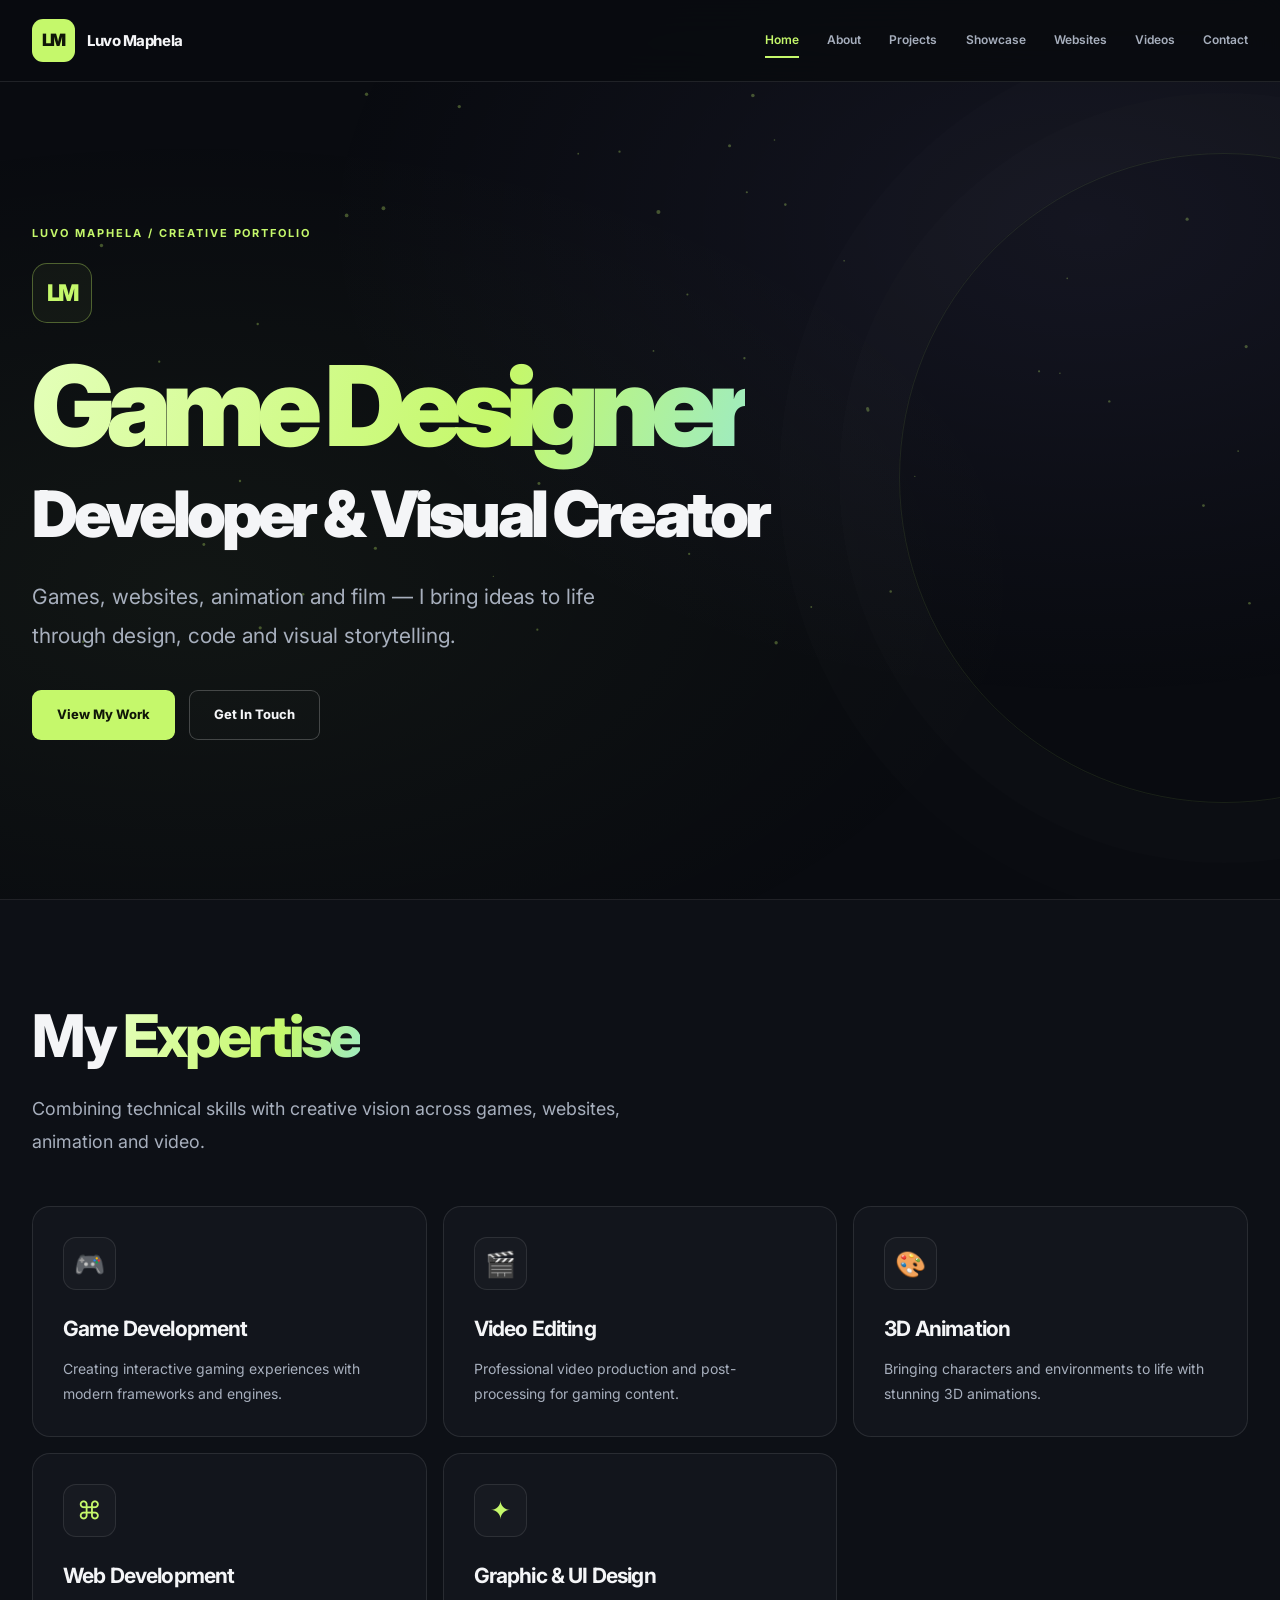
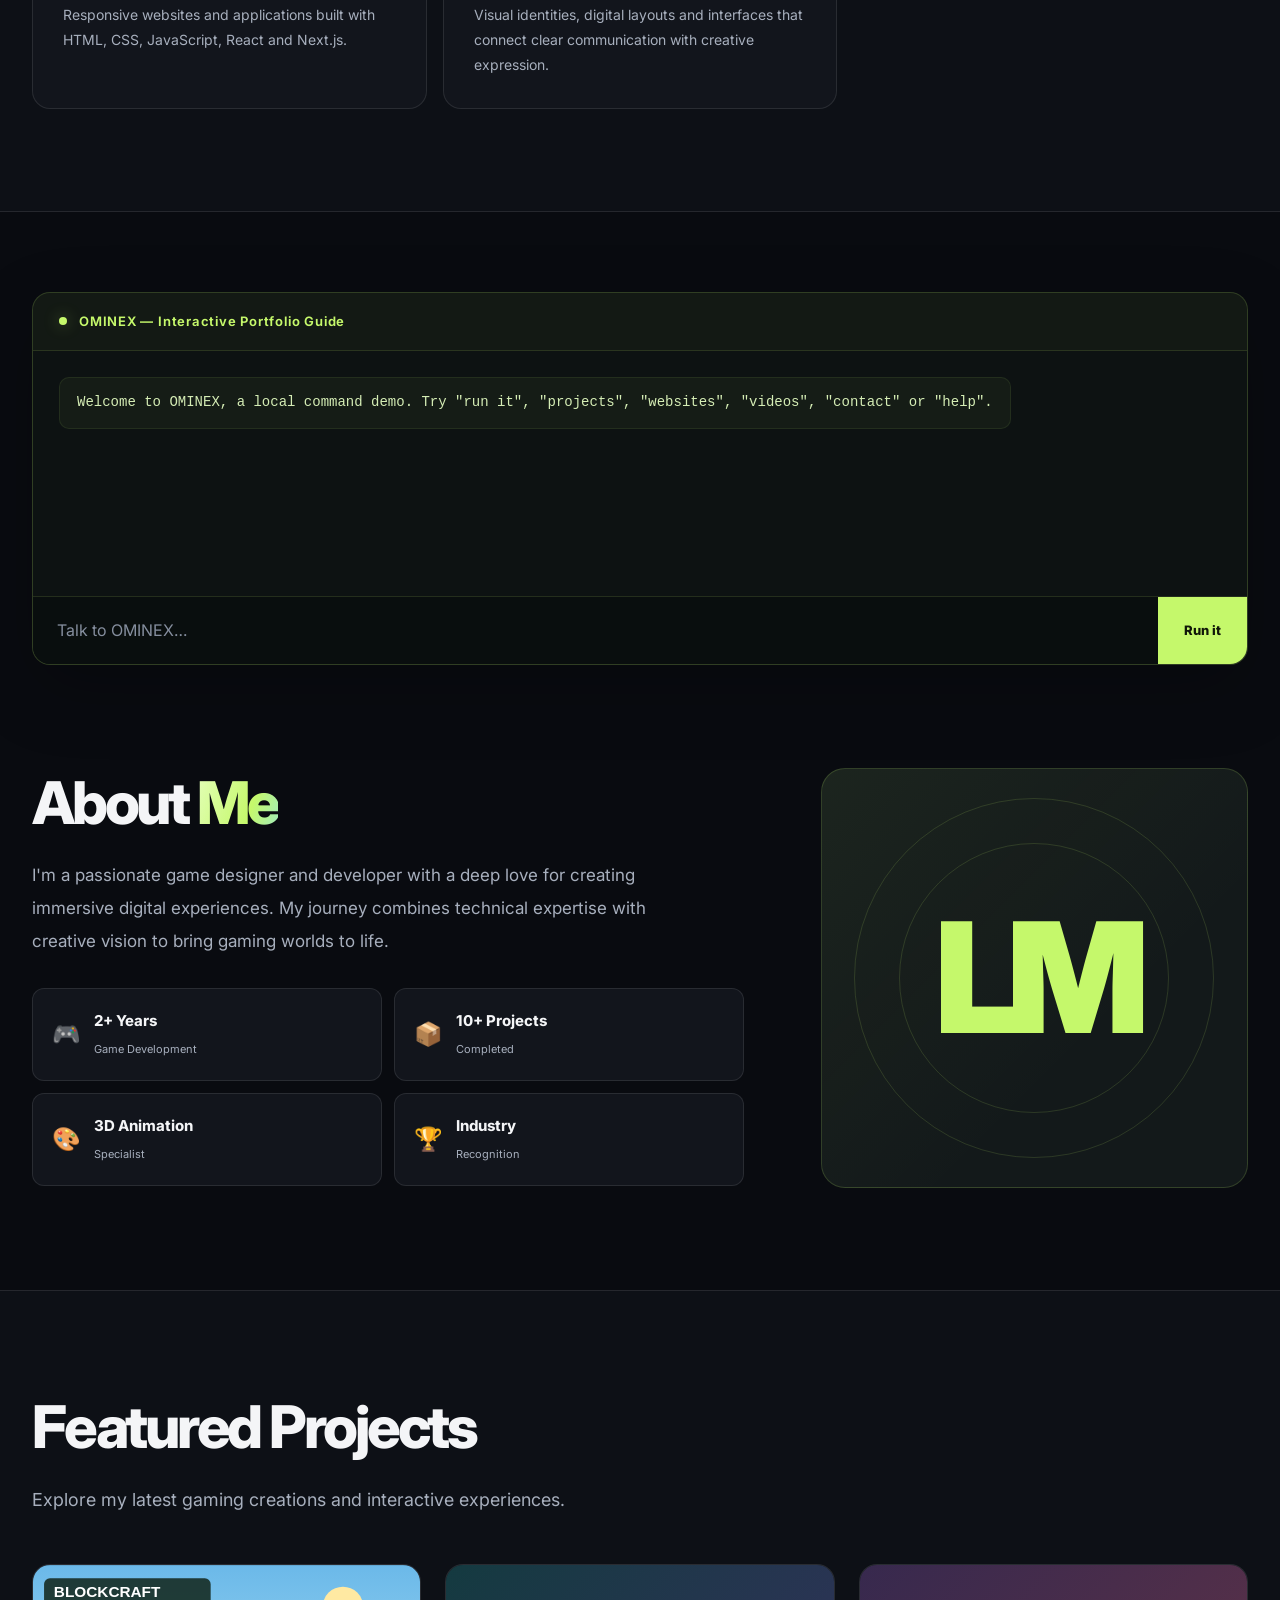
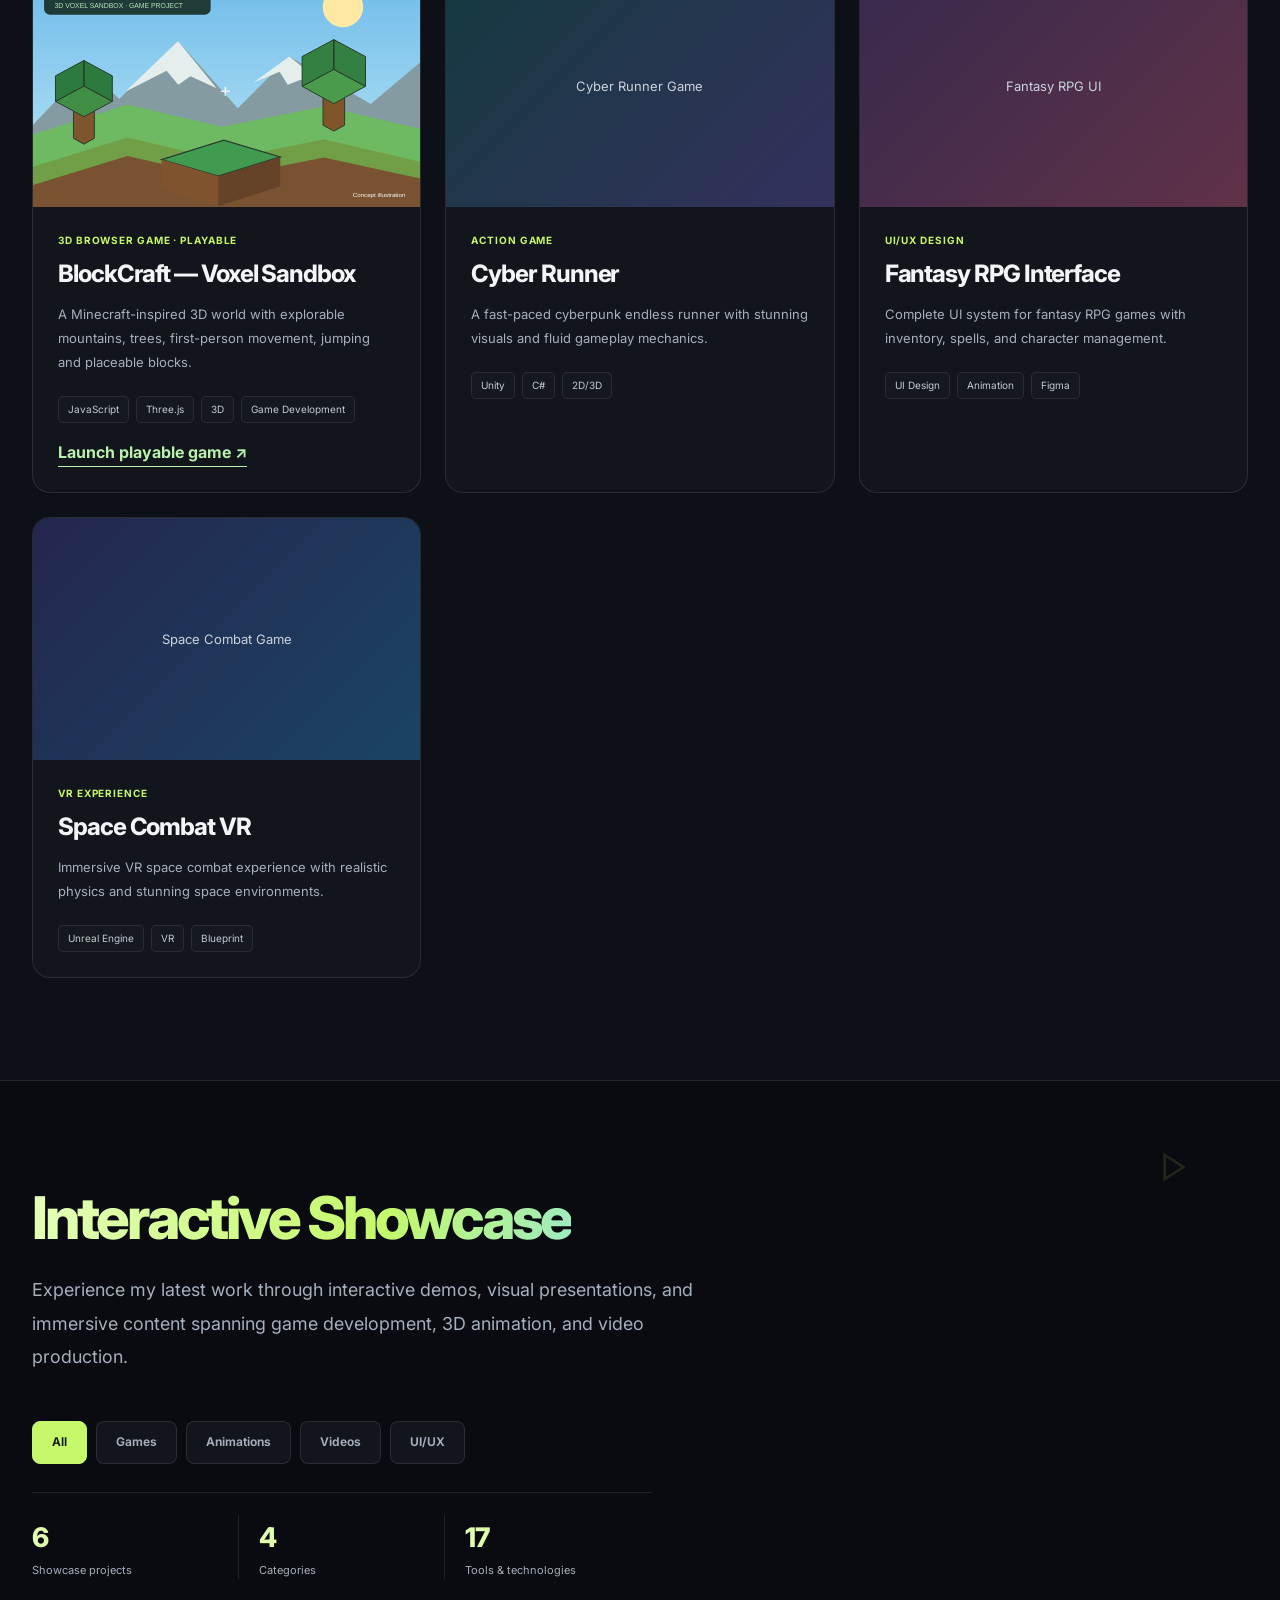
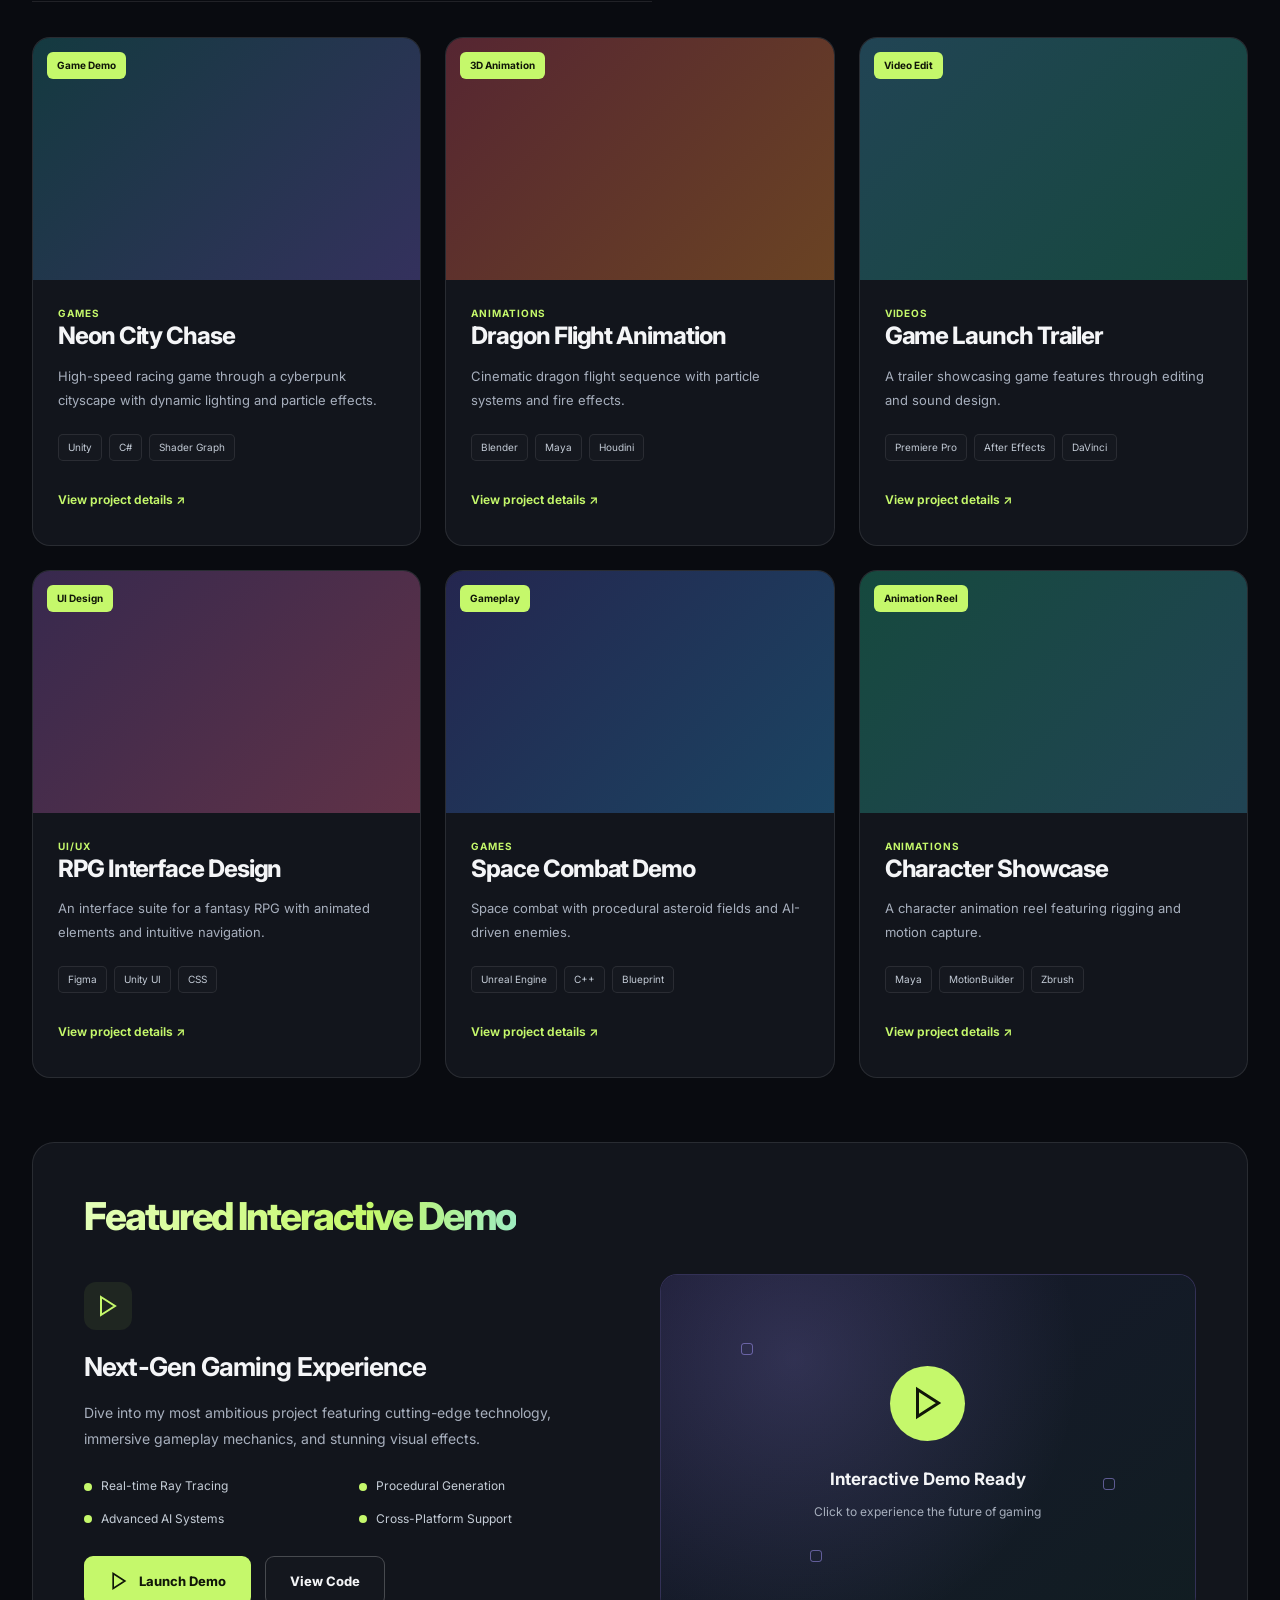
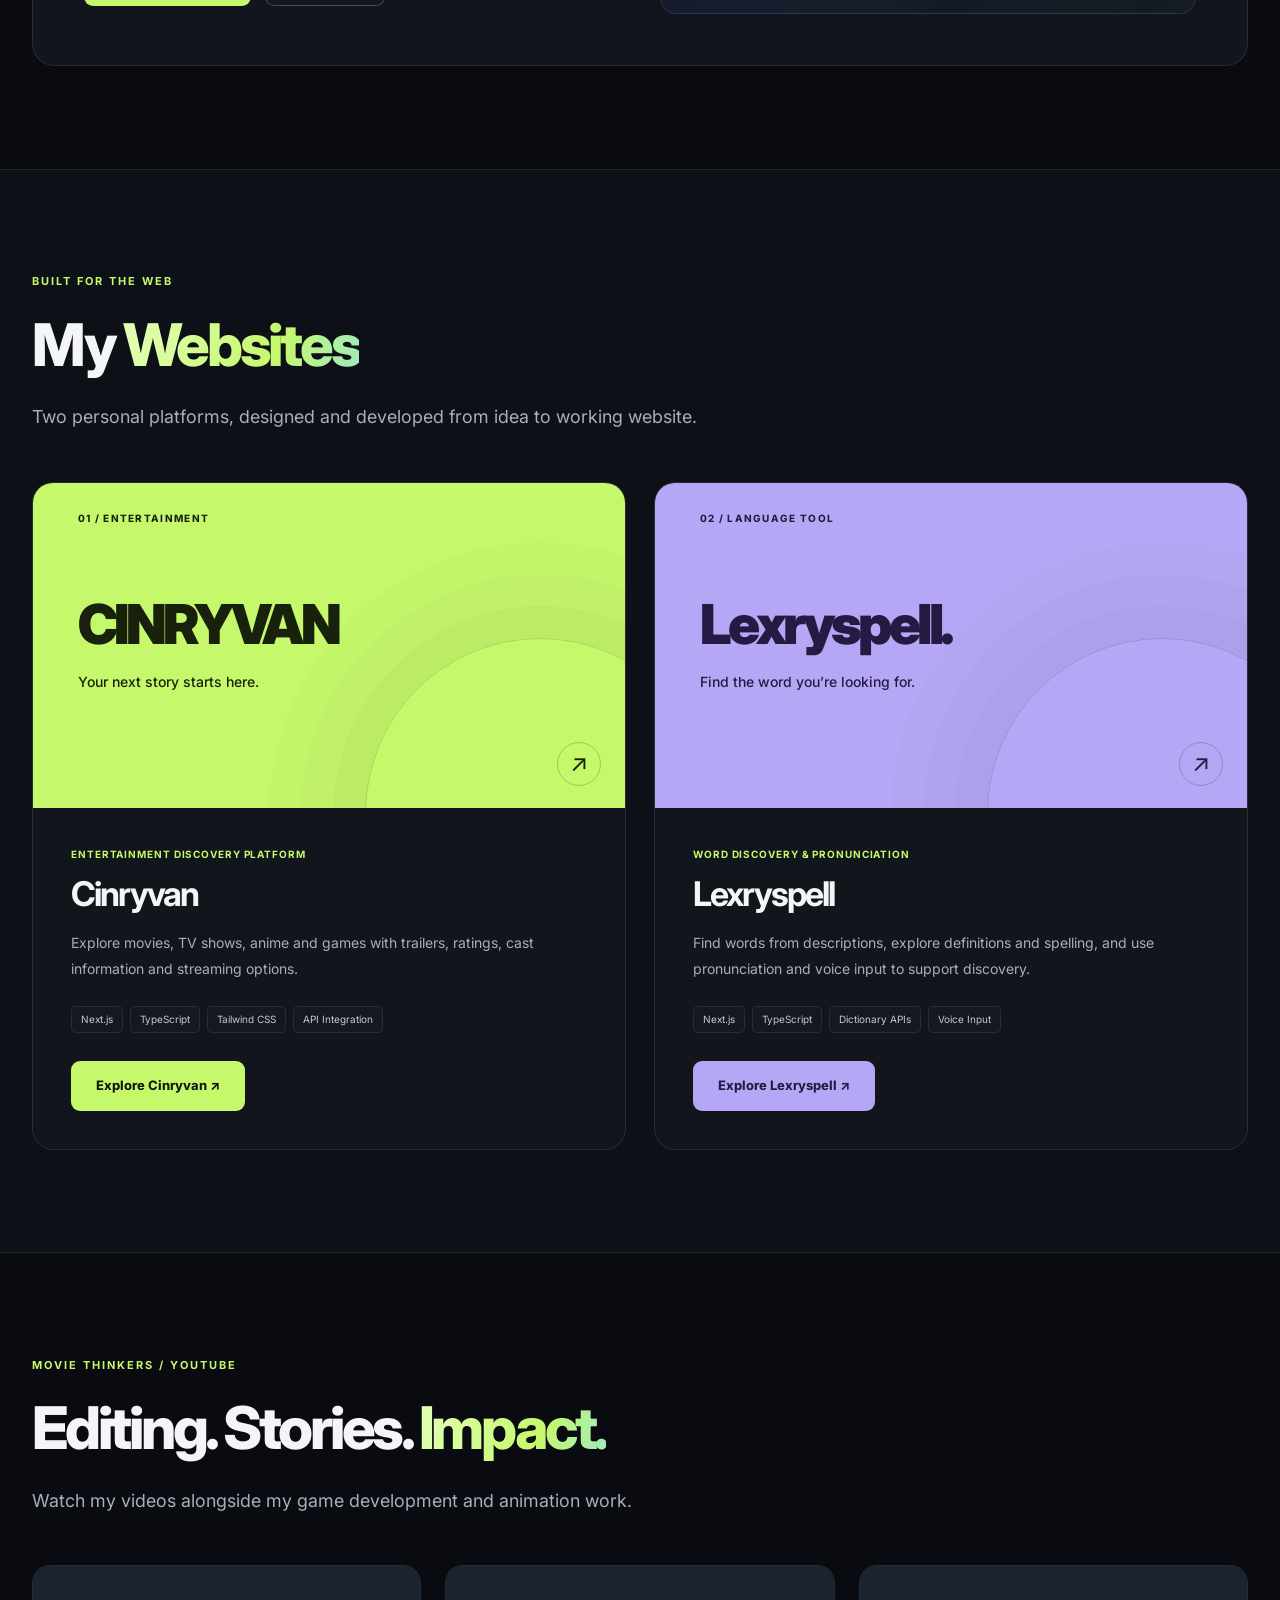
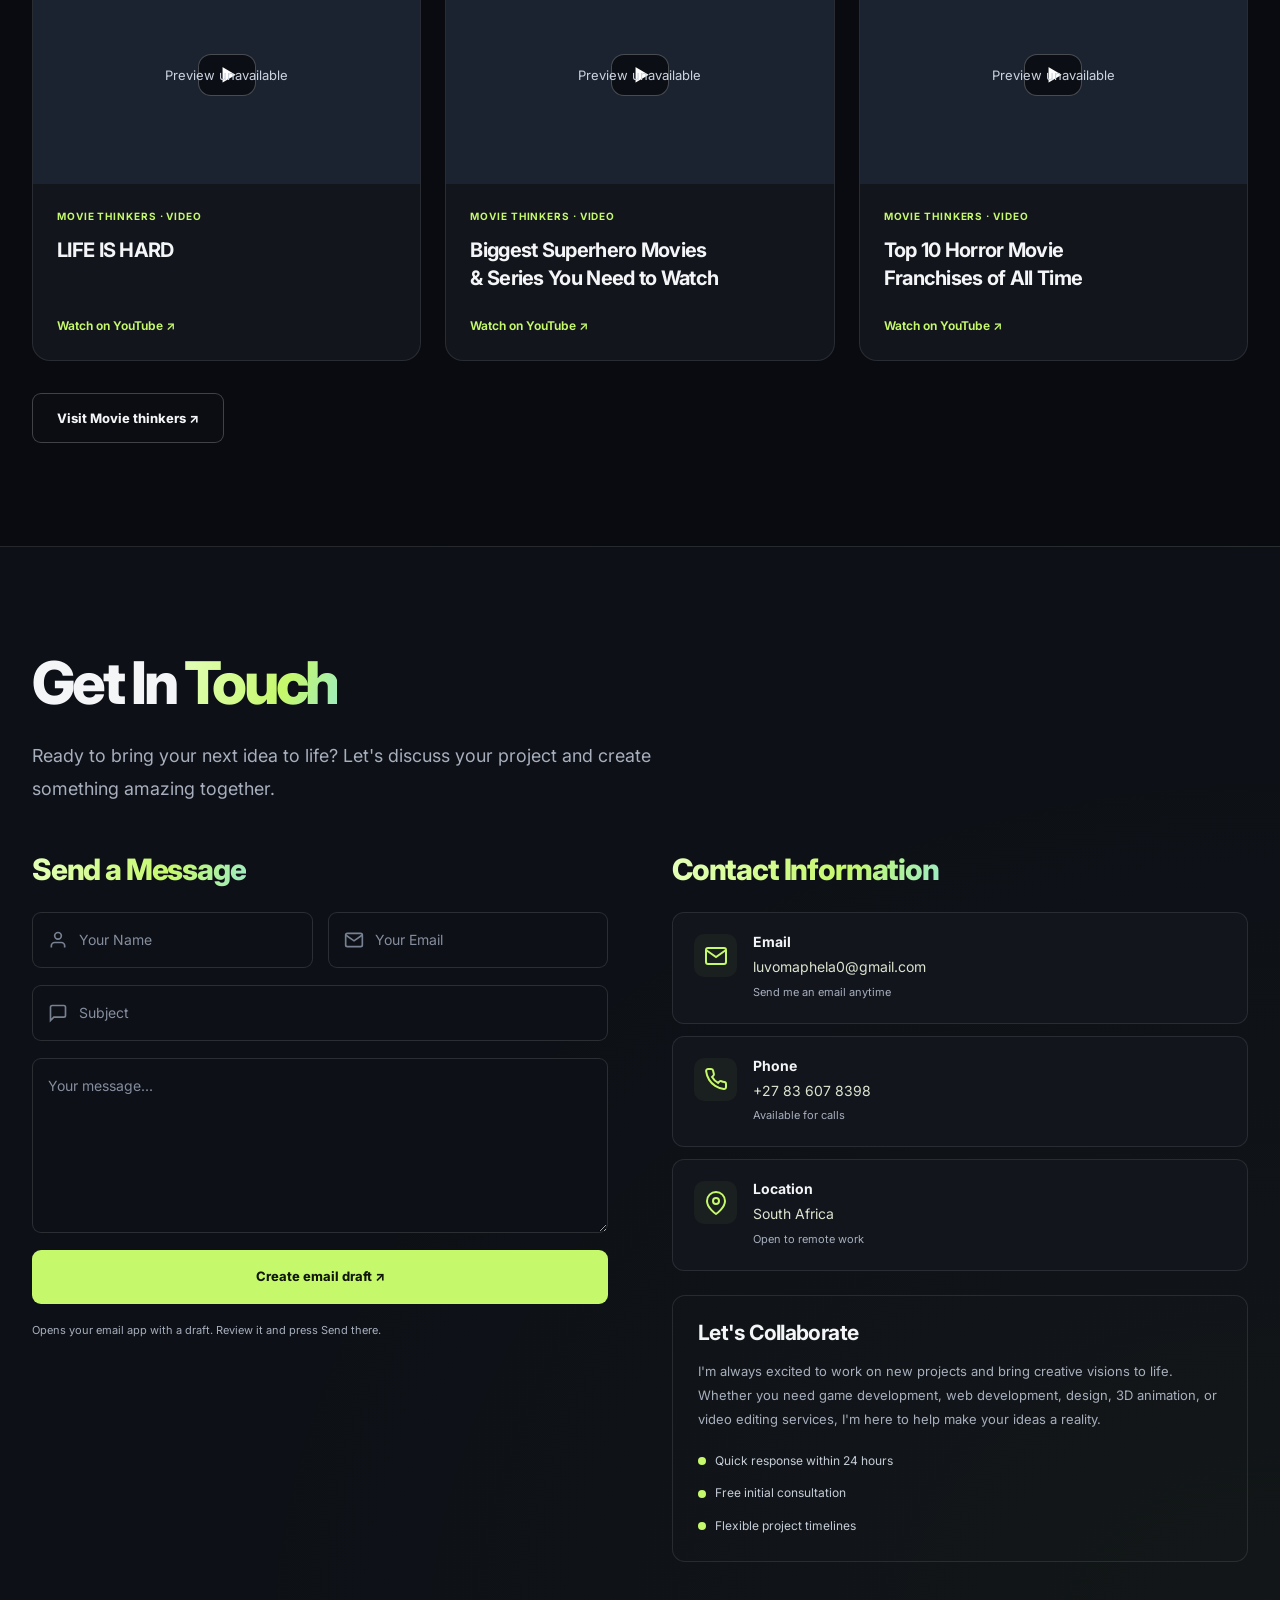
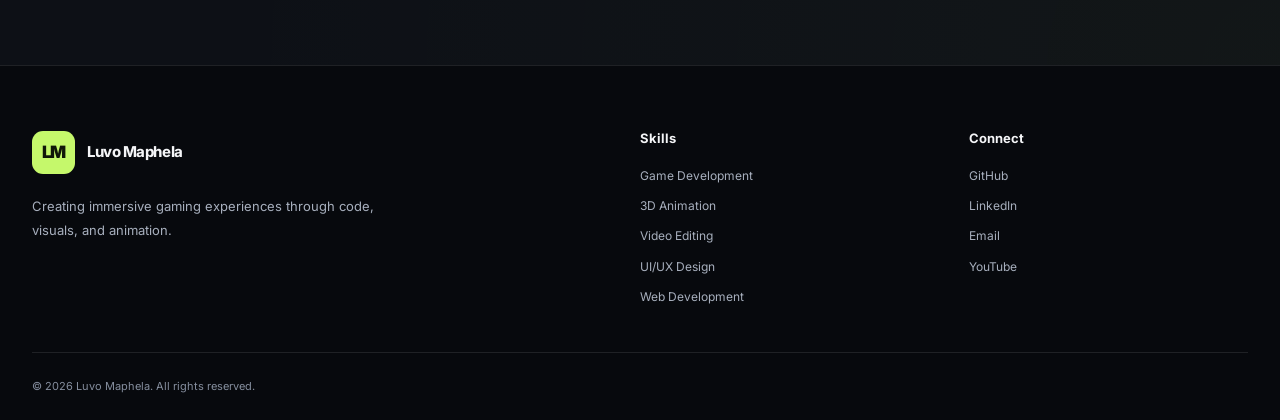
==== commit 46e93ad3: "Restore complete Luvo portfolio with Cinryvan Lexryspell videos and BlockCraft" ====
--- a/index.html
+++ b/index.html
@@ -1,676 +1,1398 @@
-
 <!DOCTYPE html>
 <html lang="en">
 <head>
-    <meta charset="UTF-8">
-    <meta name="viewport" content="width=device-width, initial-scale=1.0">
-    <title>GameDesigner Portfolio | Game Development & 3D Animation</title>
-    <meta name="description" content="Professional game designer specializing in game development, 3D animation, and video editing. Creating immersive gaming experiences.">
-    
-    <!-- Google Fonts -->
-    <link rel="preconnect" href="https://fonts.googleapis.com">
-    <link rel="preconnect" href="https://fonts.gstatic.com" crossorigin>
-    <link href="https://fonts.googleapis.com/css2?family=Inter:wght@300;400;500;600;700;800;900&display=swap" rel="stylesheet">
-    
-    <link rel="stylesheet" href="style.css">
+  <meta charset="UTF-8">
+  <meta name="viewport" content="width=device-width, initial-scale=1.0">
+
+  <title>Luvo Maphela | Games, Websites, Animation & Video</title>
+
+  <meta
+    name="description"
+    content="Explore Luvo Maphela's game development, 3D animation, web projects and video editing, including Cinryvan, Lexryspell and Movie thinkers."
+  >
+
+  <link rel="preconnect" href="https://fonts.googleapis.com">
+  <link rel="preconnect" href="https://fonts.gstatic.com" crossorigin>
+
+  <link
+    href="https://fonts.googleapis.com/css2?family=Inter:wght@300;400;500;600;700;800;900&display=swap"
+    rel="stylesheet"
+  >
+
+  <link rel="stylesheet" href="style.css">
 </head>
 
 <body>
-    <div id="intro">
-        <div class="intro-content">
-            <div class="intro-logo">GD</div>
-            <div class="intro-text">GAME DESIGNER</div>
-        </div>
-        <button id="skipIntro">Skip</button>
+
+  <!-- INTRO -->
+  <div id="intro">
+    <div class="intro-content">
+      <div class="intro-logo">LM</div>
+      <div class="intro-text">LUVO MAPHELA</div>
     </div>
 
-    <!-- Matrix Rain Background -->
-    <canvas id="matrix-rain"></canvas>
-    
-    <!-- Particle System -->
-    <canvas id="particles"></canvas>
-
-    <!-- Navigation -->
-    <nav class="navbar">
-        <div class="nav-container">
-            <a href="#home" class="nav-logo">
-                <div class="logo-icon">GD</div>
-                <span class="logo-text">GameDesigner</span>
+    <button id="skipIntro" type="button">Skip</button>
+  </div>
+
+  <!-- ANIMATED BACKGROUNDS -->
+  <canvas id="matrix-rain" aria-hidden="true"></canvas>
+  <canvas id="particles" aria-hidden="true"></canvas>
+
+  <!-- NAVIGATION -->
+  <nav class="navbar" aria-label="Main navigation">
+    <div class="nav-container">
+      <a href="#home" class="nav-logo">
+        <div class="logo-icon">LM</div>
+        <span class="logo-text">Luvo Maphela</span>
+      </a>
+
+      <ul class="nav-menu">
+        <li>
+          <a href="#home" class="nav-link active">Home</a>
+        </li>
+        <li>
+          <a href="#about" class="nav-link">About</a>
+        </li>
+        <li>
+          <a href="#projects" class="nav-link">Projects</a>
+        </li>
+        <li>
+          <a href="#showcase" class="nav-link">Showcase</a>
+        </li>
+        <li>
+          <a href="#websites" class="nav-link">Websites</a>
+        </li>
+        <li>
+          <a href="#videos" class="nav-link">Videos</a>
+        </li>
+        <li>
+          <a href="#contact" class="nav-link">Contact</a>
+        </li>
+      </ul>
+
+      <button
+        class="mobile-menu-btn"
+        type="button"
+        aria-label="Toggle navigation"
+        aria-controls="mobileMenu"
+        aria-expanded="false"
+      >
+        <span></span>
+        <span></span>
+        <span></span>
+      </button>
+    </div>
+
+    <div class="mobile-menu" id="mobileMenu">
+      <a href="#home" class="mobile-link">Home</a>
+      <a href="#about" class="mobile-link">About</a>
+      <a href="#projects" class="mobile-link">Projects</a>
+      <a href="#showcase" class="mobile-link">Showcase</a>
+      <a href="#websites" class="mobile-link">Websites</a>
+      <a href="#videos" class="mobile-link">Videos</a>
+      <a href="#contact" class="mobile-link">Contact</a>
+    </div>
+  </nav>
+
+  <div class="energy-strip" aria-hidden="true">
+    <canvas id="energy-canvas"></canvas>
+  </div>
+
+  <main>
+
+    <!-- HERO -->
+    <section id="home" class="hero-section">
+      <div class="hero-background"></div>
+
+      <div class="container">
+        <div class="hero-content">
+          <p class="section-kicker">
+            LUVO MAPHELA / CREATIVE PORTFOLIO
+          </p>
+
+          <div class="hero-avatar">
+            <div class="avatar-glow">LM</div>
+          </div>
+
+          <h1 class="hero-title">
+            <span class="gradient-text">Game Designer</span>
+            <span class="hero-subtitle">
+              Developer &amp; Visual Creator
+            </span>
+          </h1>
+
+          <p class="hero-description">
+            Games, websites, animation and film — I bring ideas
+            to life through design, code and visual storytelling.
+          </p>
+
+          <div class="hero-buttons">
+            <a href="#projects" class="btn btn-primary">
+              View My Work
             </a>
-            
-            <ul class="nav-menu">
-                <li><a href="#home" class="nav-link active">Home</a></li>
-                <li><a href="#about" class="nav-link">About</a></li>
-                <li><a href="#projects" class="nav-link">Projects</a></li>
-                <li><a href="#showcase" class="nav-link">Showcase</a></li>
-                <li><a href="#contact" class="nav-link">Contact</a></li>
-            </ul>
-            
-            <div class="mobile-menu-btn">
-                <span></span>
-                <span></span>
-                <span></span>
-            </div>
-        </div>
-        
-        <div class="mobile-menu">
-            <a href="#home" class="mobile-link">Home</a>
-            <a href="#about" class="mobile-link">About</a>
-            <a href="#projects" class="mobile-link">Projects</a>
-            <a href="#showcase" class="mobile-link">Showcase</a>
-            <a href="#contact" class="mobile-link">Contact</a>
-        </div>
-    </nav>
-
-    <div class="energy-strip">
-        <canvas id="energy-canvas"></canvas>
+
+            <a href="#contact" class="btn btn-outline">
+              Get In Touch
+            </a>
+          </div>
+        </div>
+      </div>
+    </section>
+
+    <!-- SKILLS: ORIGINAL SKILLS + WEB AND GRAPHIC DESIGN -->
+    <section id="skills" class="skills-section">
+      <div class="container">
+        <div class="section-header">
+          <h2 class="section-title">
+            My <span class="gradient-text">Expertise</span>
+          </h2>
+
+          <p class="section-description">
+            Combining technical skills with creative vision
+            across games, websites, animation and video.
+          </p>
+        </div>
+
+        <div class="skills-grid">
+          <div class="skill-card">
+            <div class="skill-icon" aria-hidden="true">🎮</div>
+            <h3>Game Development</h3>
+            <p>
+              Creating interactive gaming experiences with
+              modern frameworks and engines.
+            </p>
+          </div>
+
+          <div class="skill-card">
+            <div class="skill-icon" aria-hidden="true">🎬</div>
+            <h3>Video Editing</h3>
+            <p>
+              Professional video production and post-processing
+              for gaming content.
+            </p>
+          </div>
+
+          <div class="skill-card">
+            <div class="skill-icon" aria-hidden="true">🎨</div>
+            <h3>3D Animation</h3>
+            <p>
+              Bringing characters and environments to life
+              with stunning 3D animations.
+            </p>
+          </div>
+
+          <div class="skill-card">
+            <div class="skill-icon" aria-hidden="true">⌘</div>
+            <h3>Web Development</h3>
+            <p>
+              Responsive websites and applications built with
+              HTML, CSS, JavaScript, React and Next.js.
+            </p>
+          </div>
+
+          <div class="skill-card">
+            <div class="skill-icon" aria-hidden="true">✦</div>
+            <h3>Graphic &amp; UI Design</h3>
+            <p>
+              Visual identities, digital layouts and interfaces
+              that connect clear communication with creative
+              expression.
+            </p>
+          </div>
+        </div>
+      </div>
+    </section>
+
+    <!-- ORIGINAL OMINEX DEMO -->
+    <section class="demo-section">
+      <div class="ominex-demo">
+        <div class="ominex-header">
+          <span class="ai-dot"></span>
+          <h3>OMINEX – AI Core Online</h3>
+        </div>
+
+        <div class="ominex-screen" id="ominexScreen">
+          <div class="msg ai">
+            Hello. I am OMINEX.
+            Type <b>Run it</b> to activate.
+          </div>
+        </div>
+
+        <div class="ominex-input">
+          <input
+            id="ominexInput"
+            type="text"
+            placeholder="Talk to OMINEX…"
+            aria-label="Message OMINEX"
+          >
+
+          <button id="ominexSend" type="button">
+            Run it
+          </button>
+        </div>
+      </div>
+    </section>
+
+    <!-- ABOUT -->
+    <section id="about" class="about-section">
+      <div class="container">
+        <div class="about-grid">
+          <div class="about-content">
+            <h2 class="section-title">
+              About <span class="gradient-text">Me</span>
+            </h2>
+
+            <p class="about-text">
+              I'm a passionate game designer and developer with
+              a deep love for creating immersive digital
+              experiences. My journey combines technical
+              expertise with creative vision to bring gaming
+              worlds to life.
+            </p>
+
+            <div class="achievements">
+              <div class="achievement">
+                <div class="achievement-icon" aria-hidden="true">
+                  🎮
+                </div>
+                <div class="achievement-text">
+                  <span class="achievement-number">2+ Years</span>
+                  <span class="achievement-label">
+                    Game Development
+                  </span>
+                </div>
+              </div>
+
+              <div class="achievement">
+                <div class="achievement-icon" aria-hidden="true">
+                  📦
+                </div>
+                <div class="achievement-text">
+                  <span class="achievement-number">
+                    10+ Projects
+                  </span>
+                  <span class="achievement-label">Completed</span>
+                </div>
+              </div>
+
+              <div class="achievement">
+                <div class="achievement-icon" aria-hidden="true">
+                  🎨
+                </div>
+                <div class="achievement-text">
+                  <span class="achievement-number">
+                    3D Animation
+                  </span>
+                  <span class="achievement-label">Specialist</span>
+                </div>
+              </div>
+
+              <div class="achievement">
+                <div class="achievement-icon" aria-hidden="true">
+                  🏆
+                </div>
+                <div class="achievement-text">
+                  <span class="achievement-number">Industry</span>
+                  <span class="achievement-label">
+                    Recognition
+                  </span>
+                </div>
+              </div>
+            </div>
+          </div>
+
+          <div class="about-image">
+            <div class="profile-card">
+              <div class="profile-avatar">LM</div>
+            </div>
+          </div>
+        </div>
+      </div>
+    </section>
+
+    <!-- ORIGINAL GAME PROJECTS -->
+    <section id="projects" class="projects-section">
+      <div class="container">
+        <div class="section-header">
+          <h2 class="section-title">Featured Projects</h2>
+
+          <p class="section-description">
+            Explore my latest gaming creations and interactive
+            experiences.
+          </p>
+        </div>
+
+        <div class="projects-grid">
+
+          <!-- BLOCKCRAFT / ACTUAL PLAYABLE THREE.JS PROJECT -->
+          <article class="project-card blockcraft-card" data-project="blockcraft">
+            <div class="project-image blockcraft-image">
+              <img src="img/blockcraft-preview.svg" alt="Illustration of BlockCraft's voxel landscape, trees and mountains" loading="lazy">
+              <div class="project-overlay">
+                <button class="btn btn-primary btn-sm" type="button">Play Demo</button>
+                <button class="btn btn-outline btn-sm" type="button">View Details</button>
+              </div>
+            </div>
+            <div class="project-content">
+              <div class="project-category">3D Browser Game · Playable</div>
+              <h3 class="project-title">BlockCraft — Voxel Sandbox</h3>
+              <p class="project-description">A Minecraft-inspired 3D world with explorable mountains, trees, first-person movement, jumping and placeable blocks.</p>
+              <div class="project-tags"><span class="tag">JavaScript</span><span class="tag">Three.js</span><span class="tag">3D</span><span class="tag">Game Development</span></div>
+              <a class="blockcraft-direct-link" href="games/blockcraft/index.html" target="_blank" rel="noopener noreferrer">Launch playable game ↗</a>
+            </div>
+          </article>
+
+          <!-- CYBER RUNNER -->
+          <div
+            class="project-card cyber-card"
+            data-project="cyber-runner"
+          >
+            <div class="project-image cyber-runner">
+              <img
+                src="public/images/game1.jpg"
+                alt="Cyber Runner Game"
+                loading="lazy"
+              >
+
+              <div class="project-overlay">
+                <button
+                  class="btn btn-primary btn-sm"
+                  type="button"
+                >
+                  Play Demo
+                </button>
+
+                <button
+                  class="btn btn-outline btn-sm"
+                  type="button"
+                >
+                  View Code
+                </button>
+              </div>
+            </div>
+
+            <div class="project-content">
+              <div class="project-category">Action Game</div>
+              <h3 class="project-title">Cyber Runner</h3>
+
+              <p class="project-description">
+                A fast-paced cyberpunk endless runner with
+                stunning visuals and fluid gameplay mechanics.
+              </p>
+
+              <div class="project-tags">
+                <span class="tag">Unity</span>
+                <span class="tag">C#</span>
+                <span class="tag">2D/3D</span>
+              </div>
+            </div>
+          </div>
+
+          <!-- FANTASY RPG INTERFACE -->
+          <div
+            class="project-card cyber-card"
+            data-project="fantasy-ui"
+          >
+            <div class="project-image fantasy-ui">
+              <img
+                src="public/images/game2.jpg"
+                alt="Fantasy RPG UI"
+                loading="lazy"
+              >
+
+              <div class="project-overlay">
+                <button
+                  class="btn btn-primary btn-sm"
+                  type="button"
+                >
+                  Demo
+                </button>
+
+                <button
+                  class="btn btn-outline btn-sm"
+                  type="button"
+                >
+                  Assets
+                </button>
+              </div>
+            </div>
+
+            <div class="project-content">
+              <div class="project-category">UI/UX Design</div>
+
+              <h3 class="project-title">
+                Fantasy RPG Interface
+              </h3>
+
+              <p class="project-description">
+                Complete UI system for fantasy RPG games with
+                inventory, spells, and character management.
+              </p>
+
+              <div class="project-tags">
+                <span class="tag">UI Design</span>
+                <span class="tag">Animation</span>
+                <span class="tag">Figma</span>
+              </div>
+            </div>
+          </div>
+
+          <!-- SPACE COMBAT VR -->
+          <div
+            class="project-card cyber-card"
+            data-project="space-combat"
+          >
+            <div class="project-image vr-experience">
+              <img
+                src="public/images/game3.jpg"
+                alt="Space Combat Game"
+                loading="lazy"
+              >
+
+              <div class="project-overlay">
+                <button
+                  class="btn btn-primary btn-sm"
+                  type="button"
+                >
+                  VR Demo
+                </button>
+
+                <button
+                  class="btn btn-outline btn-sm"
+                  type="button"
+                >
+                  Details
+                </button>
+              </div>
+            </div>
+
+            <div class="project-content">
+              <div class="project-category">VR Experience</div>
+              <h3 class="project-title">Space Combat VR</h3>
+
+              <p class="project-description">
+                Immersive VR space combat experience with
+                realistic physics and stunning space environments.
+              </p>
+
+              <div class="project-tags">
+                <span class="tag">Unreal Engine</span>
+                <span class="tag">VR</span>
+                <span class="tag">Blueprint</span>
+              </div>
+            </div>
+          </div>
+
+        </div>
+      </div>
+    </section>
+
+    <!-- ORIGINAL INTERACTIVE SHOWCASE -->
+    <section id="showcase" class="showcase-section">
+      <div class="floating-elements" aria-hidden="true">
+        <div class="floating-icon">
+          <svg
+            width="32"
+            height="32"
+            viewBox="0 0 24 24"
+            fill="none"
+            stroke="currentColor"
+            stroke-width="2"
+          >
+            <polygon points="5,3 19,12 5,21"></polygon>
+          </svg>
+        </div>
+      </div>
+
+      <div class="container">
+        <div class="section-header">
+          <h2 class="section-title">
+            <span class="gradient-text">
+              Interactive Showcase
+            </span>
+          </h2>
+
+          <p class="section-description">
+            Experience my latest work through interactive demos,
+            visual presentations, and immersive content spanning
+            game development, 3D animation, and video production.
+          </p>
+        </div>
+
+        <div class="category-filter">
+          <button
+            class="filter-btn active"
+            data-category="All"
+            type="button"
+          >
+            All
+          </button>
+
+          <button
+            class="filter-btn"
+            data-category="Games"
+            type="button"
+          >
+            Games
+          </button>
+
+          <button
+            class="filter-btn"
+            data-category="Animations"
+            type="button"
+          >
+            Animations
+          </button>
+
+          <button
+            class="filter-btn"
+            data-category="Videos"
+            type="button"
+          >
+            Videos
+          </button>
+
+          <button
+            class="filter-btn"
+            data-category="UI/UX"
+            type="button"
+          >
+            UI/UX
+          </button>
+        </div>
+
+        <!-- Existing statistics retained from your original HTML -->
+        <div class="stats-grid">
+          <div class="stat-item">
+            <div class="stat-number gradient-text">50+</div>
+            <div class="stat-label">Projects</div>
+          </div>
+
+          <div class="stat-item">
+            <div class="stat-number gradient-text">100K+</div>
+            <div class="stat-label">Downloads</div>
+          </div>
+
+          <div class="stat-item">
+            <div class="stat-number gradient-text">4.8★</div>
+            <div class="stat-label">Rating</div>
+          </div>
+        </div>
+
+        <!-- Existing showcase items are populated by script.js -->
+        <div class="showcase-grid" id="showcaseGrid"></div>
+
+        <!-- ORIGINAL FEATURED DEMO -->
+        <div class="featured-section">
+          <h3 class="section-title">
+            <span class="gradient-text">
+              Featured Interactive Demo
+            </span>
+          </h3>
+
+          <div class="featured-grid">
+            <div class="featured-content">
+              <div class="featured-icon" aria-hidden="true">
+                <svg
+                  width="24"
+                  height="24"
+                  viewBox="0 0 24 24"
+                  fill="none"
+                  stroke="currentColor"
+                  stroke-width="2"
+                >
+                  <polygon points="5,3 19,12 5,21"></polygon>
+                </svg>
+              </div>
+
+              <h4>Next-Gen Gaming Experience</h4>
+
+              <p>
+                Dive into my most ambitious project featuring
+                cutting-edge technology, immersive gameplay
+                mechanics, and stunning visual effects.
+              </p>
+
+              <div class="features-grid">
+                <div class="feature-list">
+                  <div class="feature-item">
+                    <div class="feature-dot"></div>
+                    <span>Real-time Ray Tracing</span>
+                  </div>
+
+                  <div class="feature-item">
+                    <div class="feature-dot"></div>
+                    <span>Advanced AI Systems</span>
+                  </div>
+                </div>
+
+                <div class="feature-list">
+                  <div class="feature-item">
+                    <div class="feature-dot"></div>
+                    <span>Procedural Generation</span>
+                  </div>
+
+                  <div class="feature-item">
+                    <div class="feature-dot"></div>
+                    <span>Cross-Platform Support</span>
+                  </div>
+                </div>
+              </div>
+
+              <div class="featured-buttons">
+                <button
+                  class="btn btn-primary"
+                  id="featuredPlayBtn"
+                  type="button"
+                >
+                  <svg
+                    width="20"
+                    height="20"
+                    viewBox="0 0 24 24"
+                    fill="none"
+                    stroke="currentColor"
+                    stroke-width="2"
+                    aria-hidden="true"
+                  >
+                    <polygon points="5,3 19,12 5,21"></polygon>
+                  </svg>
+
+                  Launch Demo
+                </button>
+
+                <button class="btn btn-outline" type="button">
+                  View Code
+                </button>
+              </div>
+            </div>
+
+            <div class="featured-demo">
+              <div class="demo-container">
+                <div class="demo-background" aria-hidden="true">
+                  <div class="floating-element"></div>
+                  <div class="floating-element"></div>
+                  <div class="floating-element"></div>
+                </div>
+
+                <div class="demo-content">
+                  <div class="play-button">
+                    <svg
+                      width="36"
+                      height="36"
+                      viewBox="0 0 24 24"
+                      fill="none"
+                      stroke="currentColor"
+                      stroke-width="2"
+                      aria-hidden="true"
+                    >
+                      <polygon points="5,3 19,12 5,21"></polygon>
+                    </svg>
+                  </div>
+
+                  <div class="demo-info">
+                    <div class="demo-title">
+                      Interactive Demo Ready
+                    </div>
+
+                    <div class="demo-subtitle">
+                      Click to experience the future of gaming
+                    </div>
+                  </div>
+                </div>
+              </div>
+            </div>
+
+          </div>
+        </div>
+      </div>
+    </section>
+
+    <!-- NEW: WEBSITES -->
+    <section id="websites" class="websites-section">
+      <div class="container">
+        <div class="section-header">
+          <p class="section-kicker">BUILT FOR THE WEB</p>
+
+          <h2 class="section-title">
+            My <span class="gradient-text">Websites</span>
+          </h2>
+
+          <p class="section-description">
+            Two personal platforms, designed and developed
+            from idea to working website.
+          </p>
+        </div>
+
+        <div class="websites-grid">
+
+          <!-- CINRYVAN -->
+          <article class="website-card website-card-cinryvan">
+            <a
+              class="website-visual cinryvan-visual"
+              href="https://cinryvan.vercel.app"
+              target="_blank"
+              rel="noopener noreferrer"
+              aria-label="Visit Cinryvan (opens in a new tab)"
+            >
+              <span class="website-number">
+                01 / ENTERTAINMENT
+              </span>
+
+              <span class="website-wordmark">CINRYVAN</span>
+
+              <span class="website-tagline">
+                Your next story starts here.
+              </span>
+
+              <span class="website-arrow" aria-hidden="true">
+                ↗
+              </span>
+            </a>
+
+            <div class="website-content">
+              <p class="project-category">
+                Entertainment discovery platform
+              </p>
+
+              <h3>Cinryvan</h3>
+
+              <p>
+                Explore movies, TV shows, anime and games
+                with trailers, ratings, cast information
+                and streaming options.
+              </p>
+
+              <div class="project-tags">
+                <span class="tag">Next.js</span>
+                <span class="tag">TypeScript</span>
+                <span class="tag">Tailwind CSS</span>
+                <span class="tag">API Integration</span>
+              </div>
+
+              <a
+                class="btn btn-primary"
+                href="https://cinryvan.vercel.app"
+                target="_blank"
+                rel="noopener noreferrer"
+              >
+                Explore Cinryvan ↗
+              </a>
+            </div>
+          </article>
+
+          <!-- LEXRYSPELL -->
+          <article class="website-card website-card-lexryspell">
+            <a
+              class="website-visual lexryspell-visual"
+              href="https://lexryspell.vercel.app"
+              target="_blank"
+              rel="noopener noreferrer"
+              aria-label="Visit Lexryspell (opens in a new tab)"
+            >
+              <span class="website-number">
+                02 / LANGUAGE TOOL
+              </span>
+
+              <span class="website-wordmark">Lexryspell.</span>
+
+              <span class="website-tagline">
+                Find the word you’re looking for.
+              </span>
+
+              <span class="website-arrow" aria-hidden="true">
+                ↗
+              </span>
+            </a>
+
+            <div class="website-content">
+              <p class="project-category">
+                Word discovery &amp; pronunciation
+              </p>
+
+              <h3>Lexryspell</h3>
+
+              <p>
+                Find words from descriptions, explore definitions
+                and spelling, and use pronunciation and voice
+                input to support discovery.
+              </p>
+
+              <div class="project-tags">
+                <span class="tag">Next.js</span>
+                <span class="tag">TypeScript</span>
+                <span class="tag">Dictionary APIs</span>
+                <span class="tag">Voice Input</span>
+              </div>
+
+              <a
+                class="btn btn-primary"
+                href="https://lexryspell.vercel.app"
+                target="_blank"
+                rel="noopener noreferrer"
+              >
+                Explore Lexryspell ↗
+              </a>
+            </div>
+          </article>
+
+        </div>
+      </div>
+    </section>
+
+    <!-- NEW: YOUTUBE VIDEOS -->
+    <section id="videos" class="videos-section">
+      <div class="container">
+        <div class="section-header">
+          <p class="section-kicker">
+            MOVIE THINKERS / YOUTUBE
+          </p>
+
+          <h2 class="section-title">
+            Editing. Stories.
+            <span class="gradient-text">Impact.</span>
+          </h2>
+
+          <p class="section-description">
+            Watch my videos alongside my game development
+            and animation work.
+          </p>
+        </div>
+
+        <div class="youtube-grid">
+
+          <!-- LIFE IS HARD -->
+          <article class="youtube-card">
+            <a
+              class="youtube-link"
+              href="https://www.youtube.com/watch?v=jVzsSCI7LUo"
+              target="_blank"
+              rel="noopener noreferrer"
+            >
+              <div class="youtube-thumbnail">
+                <img
+                  src="https://i.ytimg.com/vi/jVzsSCI7LUo/hqdefault.jpg"
+                  alt=""
+                  width="480"
+                  height="360"
+                  loading="lazy"
+                >
+
+                <span class="youtube-play" aria-hidden="true">
+                  ▶
+                </span>
+              </div>
+
+              <div class="youtube-content">
+                <p class="project-category">
+                  Movie thinkers · Video
+                </p>
+
+                <h3>LIFE IS HARD</h3>
+
+                <span class="youtube-cta">
+                  Watch on YouTube ↗
+                </span>
+              </div>
+            </a>
+          </article>
+
+          <!-- SUPERHERO VIDEO -->
+          <article class="youtube-card">
+            <a
+              class="youtube-link"
+              href="https://www.youtube.com/watch?v=Y6M9mG-ENeg"
+              target="_blank"
+              rel="noopener noreferrer"
+            >
+              <div class="youtube-thumbnail">
+                <img
+                  src="https://i.ytimg.com/vi/Y6M9mG-ENeg/hqdefault.jpg"
+                  alt=""
+                  width="480"
+                  height="360"
+                  loading="lazy"
+                >
+
+                <span class="youtube-play" aria-hidden="true">
+                  ▶
+                </span>
+              </div>
+
+              <div class="youtube-content">
+                <p class="project-category">
+                  Movie thinkers · Video
+                </p>
+
+                <h3>
+                  Biggest Superhero Movies &amp; Series
+                  You Need to Watch
+                </h3>
+
+                <span class="youtube-cta">
+                  Watch on YouTube ↗
+                </span>
+              </div>
+            </a>
+          </article>
+
+          <!-- HORROR VIDEO -->
+          <article class="youtube-card">
+            <a
+              class="youtube-link"
+              href="https://www.youtube.com/watch?v=d3KBFrlGhos"
+              target="_blank"
+              rel="noopener noreferrer"
+            >
+              <div class="youtube-thumbnail">
+                <img
+                  src="https://i.ytimg.com/vi/d3KBFrlGhos/hqdefault.jpg"
+                  alt=""
+                  width="480"
+                  height="360"
+                  loading="lazy"
+                >
+
+                <span class="youtube-play" aria-hidden="true">
+                  ▶
+                </span>
+              </div>
+
+              <div class="youtube-content">
+                <p class="project-category">
+                  Movie thinkers · Video
+                </p>
+
+                <h3>
+                  Top 10 Horror Movie Franchises of All Time
+                </h3>
+
+                <span class="youtube-cta">
+                  Watch on YouTube ↗
+                </span>
+              </div>
+            </a>
+          </article>
+
+        </div>
+
+        <div class="youtube-channel-link">
+          <a
+            class="btn btn-outline"
+            href="https://www.youtube.com/@Moviethinkers"
+            target="_blank"
+            rel="noopener noreferrer"
+          >
+            Visit Movie thinkers ↗
+          </a>
+        </div>
+      </div>
+    </section>
+
+    <!-- ORIGINAL CONTACT SECTION -->
+    <section id="contact" class="contact-section">
+      <div class="container">
+        <div class="section-header">
+          <h2 class="section-title">
+            Get In <span class="gradient-text">Touch</span>
+          </h2>
+
+          <p class="section-description">
+            Ready to bring your next idea to life? Let's
+            discuss your project and create something
+            amazing together.
+          </p>
+        </div>
+
+        <div class="contact-grid">
+
+          <!-- CONTACT FORM -->
+          <div class="contact-form-container">
+            <h3 class="section-title">
+              <span class="gradient-text">Send a Message</span>
+            </h3>
+
+            <form id="contactForm" class="contact-form">
+              <div class="form-row">
+                <div class="form-group">
+                  <div class="input-container">
+                    <svg
+                      class="input-icon"
+                      width="20"
+                      height="20"
+                      viewBox="0 0 24 24"
+                      fill="none"
+                      stroke="currentColor"
+                      stroke-width="2"
+                      aria-hidden="true"
+                    >
+                      <path
+                        d="M20 21v-2a4 4 0 0 0-4-4H8a4 4 0 0 0-4 4v2"
+                      ></path>
+                      <circle cx="12" cy="7" r="4"></circle>
+                    </svg>
+
+                    <input
+                      type="text"
+                      name="name"
+                      placeholder="Your Name"
+                      aria-label="Your name"
+                      autocomplete="name"
+                      required
+                    >
+                  </div>
+                </div>
+
+                <div class="form-group">
+                  <div class="input-container">
+                    <svg
+                      class="input-icon"
+                      width="20"
+                      height="20"
+                      viewBox="0 0 24 24"
+                      fill="none"
+                      stroke="currentColor"
+                      stroke-width="2"
+                      aria-hidden="true"
+                    >
+                      <path
+                        d="M4 4h16c1.1 0 2 .9 2 2v12c0 1.1-.9 2-2 2H4c-1.1 0-2-.9-2-2V6c0-1.1.9-2 2-2z"
+                      ></path>
+                      <polyline points="22,6 12,13 2,6"></polyline>
+                    </svg>
+
+                    <input
+                      type="email"
+                      name="email"
+                      placeholder="Your Email"
+                      aria-label="Your email"
+                      autocomplete="email"
+                      required
+                    >
+                  </div>
+                </div>
+              </div>
+
+              <div class="form-group">
+                <div class="input-container">
+                  <svg
+                    class="input-icon"
+                    width="20"
+                    height="20"
+                    viewBox="0 0 24 24"
+                    fill="none"
+                    stroke="currentColor"
+                    stroke-width="2"
+                    aria-hidden="true"
+                  >
+                    <path
+                      d="M21 15a2 2 0 0 1-2 2H7l-4 4V5a2 2 0 0 1 2-2h14a2 2 0 0 1 2 2z"
+                    ></path>
+                  </svg>
+
+                  <input
+                    type="text"
+                    name="subject"
+                    placeholder="Subject"
+                    aria-label="Subject"
+                    required
+                  >
+                </div>
+              </div>
+
+              <div class="form-group">
+                <textarea
+                  name="message"
+                  placeholder="Your message..."
+                  aria-label="Your message"
+                  rows="6"
+                  required
+                ></textarea>
+              </div>
+
+              <button type="submit" class="submit-btn">
+                <svg
+                  width="20"
+                  height="20"
+                  viewBox="0 0 24 24"
+                  fill="none"
+                  stroke="currentColor"
+                  stroke-width="2"
+                  aria-hidden="true"
+                >
+                  <line x1="22" y1="2" x2="11" y2="13"></line>
+                  <polygon points="22,2 15,22 11,13 2,9"></polygon>
+                </svg>
+
+                Send Message
+              </button>
+            </form>
+          </div>
+
+          <!-- CONTACT INFORMATION -->
+          <div class="contact-info-container">
+            <h3 class="section-title">
+              <span class="gradient-text">
+                Contact Information
+              </span>
+            </h3>
+
+            <div class="contact-info">
+              <div class="contact-item">
+                <div class="contact-icon" aria-hidden="true">
+                  <svg
+                    width="24"
+                    height="24"
+                    viewBox="0 0 24 24"
+                    fill="none"
+                    stroke="currentColor"
+                    stroke-width="2"
+                  >
+                    <path
+                      d="M4 4h16c1.1 0 2 .9 2 2v12c0 1.1-.9 2-2 2H4c-1.1 0-2-.9-2-2V6c0-1.1.9-2 2-2z"
+                    ></path>
+                    <polyline points="22,6 12,13 2,6"></polyline>
+                  </svg>
+                </div>
+
+                <div class="contact-details">
+                  <h4>Email</h4>
+
+                  <p class="contact-value">
+                    <a href="mailto:luvomaphela0@gmail.com">
+                      luvomaphela0@gmail.com
+                    </a>
+                  </p>
+
+                  <p class="contact-desc">
+                    Send me an email anytime
+                  </p>
+                </div>
+              </div>
+
+              <div class="contact-item">
+                <div class="contact-icon" aria-hidden="true">
+                  <svg
+                    width="24"
+                    height="24"
+                    viewBox="0 0 24 24"
+                    fill="none"
+                    stroke="currentColor"
+                    stroke-width="2"
+                  >
+                    <path
+                      d="M22 16.92v3a2 2 0 0 1-2.18 2 19.79 19.79 0 0 1-8.63-3.07 19.5 19.5 0 0 1-6-6 19.79 19.79 0 0 1-3.07-8.67A2 2 0 0 1 4.11 2h3a2 2 0 0 1 2 1.72 12.84 12.84 0 0 0 .7 2.81 2 2 0 0 1-.45 2.11L8.09 9.91a16 16 0 0 0 6 6l1.27-1.27a2 2 0 0 1 2.11-.45 12.84 12.84 0 0 0 2.81.7A2 2 0 0 1 22 16.92z"
+                    ></path>
+                  </svg>
+                </div>
+
+                <div class="contact-details">
+                  <h4>Phone</h4>
+
+                  <p class="contact-value">
+                    <a href="tel:+27836078398">
+                      +27 83 607 8398
+                    </a>
+                  </p>
+
+                  <p class="contact-desc">
+                    Available for calls
+                  </p>
+                </div>
+              </div>
+
+              <div class="contact-item">
+                <div class="contact-icon" aria-hidden="true">
+                  <svg
+                    width="24"
+                    height="24"
+                    viewBox="0 0 24 24"
+                    fill="none"
+                    stroke="currentColor"
+                    stroke-width="2"
+                  >
+                    <path
+                      d="M21 10c0 7-9 13-9 13s-9-6-9-13a9 9 0 0 1 18 0z"
+                    ></path>
+                    <circle cx="12" cy="10" r="3"></circle>
+                  </svg>
+                </div>
+
+                <div class="contact-details">
+                  <h4>Location</h4>
+
+                  <p class="contact-value">South Africa</p>
+
+                  <p class="contact-desc">
+                    Open to remote work
+                  </p>
+                </div>
+              </div>
+            </div>
+
+            <div class="collaboration-card">
+              <h4>Let's Collaborate</h4>
+
+              <p>
+                I'm always excited to work on new projects and
+                bring creative visions to life. Whether you
+                need game development, web development, design,
+                3D animation, or video editing services, I'm
+                here to help make your ideas a reality.
+              </p>
+
+              <div class="features">
+                <div class="feature">
+                  <div class="feature-dot"></div>
+                  <span>Quick response within 24 hours</span>
+                </div>
+
+                <div class="feature">
+                  <div class="feature-dot"></div>
+                  <span>Free initial consultation</span>
+                </div>
+
+                <div class="feature">
+                  <div class="feature-dot"></div>
+                  <span>Flexible project timelines</span>
+                </div>
+              </div>
+            </div>
+
+          </div>
+        </div>
+      </div>
+    </section>
+
+  </main>
+
+  <!-- ORIGINAL PROJECT MODAL -->
+  <div
+    id="projectModal"
+    class="modal hidden"
+    role="dialog"
+    aria-modal="true"
+    aria-label="Project details"
+  >
+    <div class="modal-overlay"></div>
+
+    <div class="modal-content">
+      <button
+        class="modal-close"
+        id="modalClose"
+        type="button"
+        aria-label="Close project details"
+      >
+        <svg
+          width="24"
+          height="24"
+          viewBox="0 0 24 24"
+          fill="none"
+          stroke="currentColor"
+          stroke-width="2"
+          aria-hidden="true"
+        >
+          <line x1="18" y1="6" x2="6" y2="18"></line>
+          <line x1="6" y1="6" x2="18" y2="18"></line>
+        </svg>
+      </button>
+
+      <div class="modal-body" id="modalBody">
+        <!-- Project content is populated by script.js -->
+      </div>
     </div>
-
-    <!-- Hero Section -->
-    <section id="home" class="hero-section">
-        <div class="hero-background"></div>
-        <div class="container">
-            <div class="hero-content">
-                <div class="hero-avatar">
-                    <div class="avatar-glow">GD</div>
-                </div>
-                <h1 class="hero-title">
-                    <span class="gradient-text">Game Designer</span>
-                    <span class="hero-subtitle">& Developer</span>
-                </h1>
-                <p class="hero-description">
-                    Crafting immersive gaming experiences through innovative design, 
-                    cutting-edge code, and stunning visuals.
-                </p>
-                <div class="hero-buttons">
-                    <a href="#projects" class="btn btn-primary">View My Work</a>
-                    <a href="#contact" class="btn btn-outline">Get In Touch</a>
-                </div>
-            </div>
-        </div>
-    </section>
-
-    <!-- Skills Section -->
-    <section id="skills" class="skills-section">
-        <div class="container">
-            <div class="section-header">
-                <h2 class="section-title">My <span class="gradient-text">Expertise</span></h2>
-                <p class="section-description">
-                    Combining technical skills with creative vision to deliver exceptional gaming experiences.
-                </p>
-            </div>
-            
-            <div class="skills-grid">
-                <div class="skill-card">
-                    <div class="skill-icon">🎮</div>
-                    <h3>Game Development</h3>
-                    <p>Creating interactive gaming experiences with modern frameworks and engines.</p>
-                </div>
-                <div class="skill-card">
-                    <div class="skill-icon">🎬</div>
-                    <h3>Video Editing</h3>
-                    <p>Professional video production and post-processing for gaming content.</p>
-                </div>
-                <div class="skill-card">
-                    <div class="skill-icon">🎨</div>
-                    <h3>3D Animation</h3>
-                    <p>Bringing characters and environments to life with stunning 3D animations.</p>
-                </div>
-            </div>
-        </div>
-    </section>
-
-    <!-- Interactive Demo Section -->
-    <section class="demo-section">
-       <div class="ominex-demo">
-            <div class="ominex-header">
-                <span class="ai-dot"></span>
-                <h3>OMINEX – AI Core Online</h3>
-            </div>
-
-            <div class="ominex-screen" id="ominexScreen">
-                <div class="msg ai">
-                    Hello. I am OMINEX.  
-                    Type <b>Run it</b> to activate.
-                </div>
-            </div>
-
-            <div class="ominex-input">
-                <input id="ominexInput" type="text" placeholder="Talk to OMINEX…" />
-                <button id="ominexSend">Run it</button>
-            </div>
-        </div>
-
-    </section>
-
-    <!-- About Section -->
-    <section id="about" class="about-section">
-        <div class="container">
-            <div class="about-grid">
-                <div class="about-content">
-                    <h2 class="section-title">About <span class="gradient-text">Me</span></h2>
-                    <p class="about-text">
-                        I'm a passionate game designer and developer with a deep love for creating 
-                        immersive digital experiences. My journey combines technical expertise with 
-                        creative vision to bring gaming worlds to life.
-                    </p>
-                    <div class="achievements">
-                        <div class="achievement">
-                            <div class="achievement-icon">🎮</div>
-                            <div class="achievement-text">
-                                <span class="achievement-number">2+ Years</span>
-                                <span class="achievement-label">Game Development</span>
-                            </div>
-                        </div>
-                        <div class="achievement">
-                            <div class="achievement-icon">📦</div>
-                            <div class="achievement-text">
-                                <span class="achievement-number">10+ Projects</span>
-                                <span class="achievement-label">Completed</span>
-                            </div>
-                        </div>
-                        <div class="achievement">
-                            <div class="achievement-icon">🎨</div>
-                            <div class="achievement-text">
-                                <span class="achievement-number">3D Animation</span>
-                                <span class="achievement-label">Specialist</span>
-                            </div>
-                        </div>
-                        <div class="achievement">
-                            <div class="achievement-icon">🏆</div>
-                            <div class="achievement-text">
-                                <span class="achievement-number">Industry</span>
-                                <span class="achievement-label">Recognition</span>
-                            </div>
-                        </div>
-                    </div>
-                </div>
-                <div class="about-image">
-                    <div class="profile-card">
-                        <div class="profile-avatar">GD</div>
-                    </div>
-                </div>
-            </div>
-        </div>
-    </section>
-
-    <!-- Projects Section -->
-    <section id="projects" class="projects-section">
-        <div class="container">
-            <div class="section-header">
-                <h2 class="section-title">Featured Projects</h2>
-                <p class="section-description">Explore my latest gaming creations and interactive experiences</p>
-            </div>
-            <div class="projects-grid">   
-            <!-- Minecraft / BlockCraft Project -->
-            <div class="project-card cyber-card" data-project="blockcraft">
-                <div class="project-image blockcraft">
-                    <img
-                        src="public/images/minecraft.jpg"
-                        alt="BlockCraft Minecraft-inspired 3D game"
-                        loading="lazy"
-                    >
-
-                    <div class="project-overlay">
-                        <a href="projects/blockcraft/index.html"
-                        class="btn btn-primary btn-sm"
-                        target="_blank"
-                        rel="noopener noreferrer">
-                            Play Demo
-                        </a>
-
-                        <button class="btn btn-outline btn-sm"
-                                type="button"
-                                data-project="blockcraft">
-                            View Details
-                        </button>
-                    </div>
-                </div>
-
-                <div class="project-content">
-                    <div class="project-category">
-                        3D Game Development
-                    </div>
-
-                    <h3 class="project-title">
-                        BlockCraft — Minecraft Demo
-                    </h3>
-
-                    <p class="project-description">
-                        A Minecraft-inspired interactive 3D sandbox
-                        featuring block placement and destruction,
-                        terrain exploration, player movement,
-                        jumping, trees, mountains and collision
-                        mechanics.
-                    </p>
-
-                    <div class="project-tags">
-                        <span class="tag">JavaScript</span>
-                        <span class="tag">Three.js</span>
-                        <span class="tag">HTML5</span>
-                        <span class="tag">3D Game</span>
-                    </div>
-                </div>
-            </div>
-
-                <div class="project-card cyber-card" data-project="cyber-runner">
-                    <div class="project-image cyber-runner">
-                        <img src="public/images/game1.jpg" alt="Cyber Runner Game">
-                        <div class="project-overlay">
-                            <button class="btn btn-primary btn-sm"><i class="fas fa-play"></i> Play Demo</button>
-                            <button class="btn btn-outline btn-sm"><i class="fas fa-code"></i> View Code</button>
-                        </div>
-                    </div>
-                    <div class="project-content">
-                        <div class="project-category">Action Game</div>
-                        <h3 class="project-title">Cyber Runner</h3>
-                        <p class="project-description">
-                            A fast-paced cyberpunk endless runner with stunning visuals and fluid gameplay mechanics.
-                        </p>
-                        <div class="project-tags">
-                            <span class="tag">Unity</span>
-                            <span class="tag">C#</span>
-                            <span class="tag">2D/3D</span>
-                        </div>
-                    </div>
-                </div>
-
-                <div class="project-card cyber-card" data-project="fantasy-ui">
-                    <div class="project-image fantasy-ui">
-                        <img src="public/images/game2.jpg" alt="Fantasy RPG UI">
-                        <div class="project-overlay">
-                            <button class="btn btn-primary btn-sm"><i class="fas fa-play"></i> Demo</button>
-                            <button class="btn btn-outline btn-sm"><i class="fas fa-download"></i> Assets</button>
-                        </div>
-                    </div>
-                    <div class="project-content">
-                        <div class="project-category">UI/UX Design</div>
-                        <h3 class="project-title">Fantasy RPG Interface</h3>
-                        <p class="project-description">
-                            Complete UI system for fantasy RPG games with inventory, spells, and character management.
-                        </p>
-                        <div class="project-tags">
-                            <span class="tag">UI Design</span>
-                            <span class="tag">Animation</span>
-                            <span class="tag">Figma</span>
-                        </div>
-                    </div>
-                </div>
-
-                <div class="project-card cyber-card" data-project="space-combat">
-                    <div class="project-image vr-experience">
-                        <img src="public/images/game3.jpg" alt="Space Combat Game">
-                        <div class="project-overlay">
-                            <button class="btn btn-primary btn-sm"><i class="fas fa-vr-cardboard"></i> VR Demo</button>
-                            <button class="btn btn-outline btn-sm"><i class="fas fa-info"></i> Details</button>
-                        </div>
-                    </div>
-                    <div class="project-content">
-                        <div class="project-category">VR Experience</div>
-                        <h3 class="project-title">Space Combat VR</h3>
-                        <p class="project-description">
-                            Immersive VR space combat experience with realistic physics and stunning space environments.
-                        </p>
-                        <div class="project-tags">
-                            <span class="tag">Unreal Engine</span>
-                            <span class="tag">VR</span>
-                            <span class="tag">Blueprint</span>
-                        </div>
-                    </div>
-                </div>
-            </div>
-        </div>
-    </section>
-
-    
-
-    <!-- Showcase Section -->
-    <section id="showcase" class="showcase-section">
-        <div class="floating-elements">
-            <div class="floating-icon">
-                <svg width="32" height="32" viewBox="0 0 24 24" fill="none" stroke="currentColor" stroke-width="2">
-                    <polygon points="5,3 19,12 5,21"></polygon>
-                </svg>
-            </div>
-        </div>
-        
-        <div class="container">
-            <div class="section-header">
-                <h2 class="section-title">
-                    <span class="gradient-text">Interactive Showcase</span>
-                </h2>
-                <p class="section-description">
-                    Experience my latest work through interactive demos, visual presentations, and immersive content 
-                    spanning game development, 3D animation, and video production.
-                </p>
-            </div>
-
-            <!-- Category Filter -->
-            <div class="category-filter">
-                <button class="filter-btn active" data-category="All">All</button>
-                <button class="filter-btn" data-category="Games">Games</button>
-                <button class="filter-btn" data-category="Animations">Animations</button>
-                <button class="filter-btn" data-category="Videos">Videos</button>
-                <button class="filter-btn" data-category="UI/UX">UI/UX</button>
-            </div>
-
-            <!-- Stats -->
-            <div class="stats-grid">
-                <div class="stat-item">
-                    <div class="stat-number gradient-text">50+</div>
-                    <div class="stat-label">Projects</div>
-                </div>
-                <div class="stat-item">
-                    <div class="stat-number gradient-text">100K+</div>
-                    <div class="stat-label">Downloads</div>
-                </div>
-                <div class="stat-item">
-                    <div class="stat-number gradient-text">4.8★</div>
-                    <div class="stat-label">Rating</div>
-                </div>
-            </div>
-
-            <!-- Showcase Grid -->
-            <div class="showcase-grid" id="showcaseGrid">
-                <!-- Items will be populated by JavaScript -->
-            </div>
-
-            <!-- Featured Showcase -->
-            <div class="featured-section">
-                <h3 class="section-title">
-                    <span class="gradient-text">Featured Interactive Demo</span>
-                </h3>
-
-                <div class="featured-grid">
-                    <div class="featured-content">
-                        <div class="featured-icon">
-                            <svg width="24" height="24" viewBox="0 0 24 24" fill="none" stroke="currentColor" stroke-width="2">
-                                <polygon points="5,3 19,12 5,21"></polygon>
-                            </svg>
-                        </div>
-                        
-                        <h4>Next-Gen Gaming Experience</h4>
-                        
-                        <p>
-                            Dive into my most ambitious project featuring cutting-edge technology, 
-                            immersive gameplay mechanics, and stunning visual effects.
-                        </p>
-                        
-                        <div class="features-grid">
-                            <div class="feature-list">
-                                <div class="feature-item">
-                                    <div class="feature-dot"></div>
-                                    <span>Real-time Ray Tracing</span>
-                                </div>
-                                <div class="feature-item">
-                                    <div class="feature-dot"></div>
-                                    <span>Advanced AI Systems</span>
-                                </div>
-                            </div>
-                            <div class="feature-list">
-                                <div class="feature-item">
-                                    <div class="feature-dot"></div>
-                                    <span>Procedural Generation</span>
-                                </div>
-                                <div class="feature-item">
-                                    <div class="feature-dot"></div>
-                                    <span>Cross-Platform Support</span>
-                                </div>
-                            </div>
-                        </div>
-
-                        <div class="featured-buttons">
-                            <button class="btn btn-primary" id="featuredPlayBtn">
-                                <svg width="20" height="20" viewBox="0 0 24 24" fill="none" stroke="currentColor" stroke-width="2">
-                                    <polygon points="5,3 19,12 5,21"></polygon>
-                                </svg>
-                                Launch Demo
-                            </button>
-                            <button class="btn btn-outline">
-                                <svg width="20" height="20" viewBox="0 0 24 24" fill="none" stroke="currentColor" stroke-width="2">
-                                    <path d="M9 19c-5 1.5-5-2.5-7-3m14 6v-3.87a3.37 3.37 0 0 0-.94-2.61c3.14-.35 6.44-1.54 6.44-7A5.44 5.44 0 0 0 20 4.77 5.07 5.07 0 0 0 19.91 1S18.73.65 16 2.48a13.38 13.38 0 0 0-7 0C6.27.65 5.09 1 5.09 1A5.07 5.07 0 0 0 5 4.77a5.44 5.44 0 0 0-1.5 3.78c0 5.42 3.3 6.61 6.44 7A3.37 3.37 0 0 0 9 18.13V22"></path>
-                                </svg>
-                                View Code
-                            </button>
-                        </div>
-                    </div>
-
-                    <div class="featured-demo">
-                        <div class="demo-container">
-                            <div class="demo-background">
-                                <div class="floating-element"></div>
-                                <div class="floating-element"></div>
-                                <div class="floating-element"></div>
-                            </div>
-                            
-                            <div class="demo-content">
-                                <div class="play-button">
-                                    <svg width="36" height="36" viewBox="0 0 24 24" fill="none" stroke="currentColor" stroke-width="2">
-                                        <polygon points="5,3 19,12 5,21"></polygon>
-                                    </svg>
-                                </div>
-                                <div class="demo-info">
-                                    <div class="demo-title">Interactive Demo Ready</div>
-                                    <div class="demo-subtitle">Click to experience the future of gaming</div>
-                                </div>
-                            </div>
-                        </div>
-                    </div>
-                </div>
-            </div>
-        </div>
-    </section>
-
-    <!-- Contact Section -->
-    <section id="contact" class="contact-section">
-        <div class="container">
-            <div class="section-header">
-                <h2 class="section-title">
-                    Get In <span class="gradient-text">Touch</span>
-                </h2>
-                <p class="section-description">
-                    Ready to bring your gaming vision to life? Let's discuss your project 
-                    and create something amazing together.
-                </p>
-            </div>
-
-            <div class="contact-grid">
-                <!-- Contact Form -->
-                <div class="contact-form-container">
-                    <h3 class="section-title">
-                        <span class="gradient-text">Send a Message</span>
-                    </h3>
-                    
-                    <form id="contactForm" class="contact-form">
-                        <div class="form-row">
-                            <div class="form-group">
-                                <div class="input-container">
-                                    <svg class="input-icon" width="20" height="20" viewBox="0 0 24 24" fill="none" stroke="currentColor" stroke-width="2">
-                                        <path d="M20 21v-2a4 4 0 0 0-4-4H8a4 4 0 0 0-4 4v2"></path>
-                                        <circle cx="12" cy="7" r="4"></circle>
-                                    </svg>
-                                    <input type="text" name="name" placeholder="Your Name" required>
-                                </div>
-                            </div>
-                            <div class="form-group">
-                                <div class="input-container">
-                                    <svg class="input-icon" width="20" height="20" viewBox="0 0 24 24" fill="none" stroke="currentColor" stroke-width="2">
-                                        <path d="M4 4h16c1.1 0 2 .9 2 2v12c0 1.1-.9 2-2 2H4c-1.1 0-2-.9-2-2V6c0-1.1.9-2 2-2z"></path>
-                                        <polyline points="22,6 12,13 2,6"></polyline>
-                                    </svg>
-                                    <input type="email" name="email" placeholder="Your Email" required>
-                                </div>
-                            </div>
-                        </div>
-                        
-                        <div class="form-group">
-                            <div class="input-container">
-                                <svg class="input-icon" width="20" height="20" viewBox="0 0 24 24" fill="none" stroke="currentColor" stroke-width="2">
-                                    <path d="M21 15a2 2 0 0 1-2 2H7l-4 4V5a2 2 0 0 1 2-2h14a2 2 0 0 1 2 2z"></path>
-                                </svg>
-                                <input type="text" name="subject" placeholder="Subject" required>
-                            </div>
-                        </div>
-                        
-                        <div class="form-group">
-                            <textarea name="message" placeholder="Your message..." required></textarea>
-                        </div>
-                        
-                        <button type="submit" class="submit-btn">
-                            <svg width="20" height="20" viewBox="0 0 24 24" fill="none" stroke="currentColor" stroke-width="2">
-                                <line x1="22" y1="2" x2="11" y2="13"></line>
-                                <polygon points="22,2 15,22 11,13 2,9"></polygon>
-                            </svg>
-                            Send Message
-                        </button>
-                    </form>
-                </div>
-
-                <!-- Contact Information -->
-                <div class="contact-info-container">
-                    <h3 class="section-title">
-                        <span class="gradient-text">Contact Information</span>
-                    </h3>
-                    
-                    <div class="contact-info">
-                        <div class="contact-item">
-                            <div class="contact-icon">
-                                <svg width="24" height="24" viewBox="0 0 24 24" fill="none" stroke="currentColor" stroke-width="2">
-                                    <path d="M4 4h16c1.1 0 2 .9 2 2v12c0 1.1-.9 2-2 2H4c-1.1 0-2-.9-2-2V6c0-1.1.9-2 2-2z"></path>
-                                    <polyline points="22,6 12,13 2,6"></polyline>
-                                </svg>
-                            </div>
-                            <div class="contact-details">
-                                <h4>Email</h4>
-                                <p class="contact-value">luvomaphela0@gmail.com</p>
-                                <p class="contact-desc">Send me an email anytime</p>
-                            </div>
-                        </div>
-
-                        <div class="contact-item">
-                            <div class="contact-icon">
-                                <svg width="24" height="24" viewBox="0 0 24 24" fill="none" stroke="currentColor" stroke-width="2">
-                                    <path d="M22 16.92v3a2 2 0 0 1-2.18 2 19.79 19.79 0 0 1-8.63-3.07 19.5 19.5 0 0 1-6-6 19.79 19.79 0 0 1-3.07-8.67A2 2 0 0 1 4.11 2h3a2 2 0 0 1 2 1.72 12.84 12.84 0 0 0 .7 2.81 2 2 0 0 1-.45 2.11L8.09 9.91a16 16 0 0 0 6 6l1.27-1.27a2 2 0 0 1 2.11-.45 12.84 12.84 0 0 0 2.81.7A2 2 0 0 1 22 16.92z"></path>
-                                </svg>
-                            </div>
-                            <div class="contact-details">
-                                <h4>Phone</h4>
-                                <p class="contact-value">+27 83 607 8398</p>
-                                <p class="contact-desc">Available for calls</p>
-                            </div>
-                        </div>
-
-                        <div class="contact-item">
-                            <div class="contact-icon">
-                                <svg width="24" height="24" viewBox="0 0 24 24" fill="none" stroke="currentColor" stroke-width="2">
-                                    <path d="M21 10c0 7-9 13-9 13s-9-6-9-13a9 9 0 0 1 18 0z"></path>
-                                    <circle cx="12" cy="10" r="3"></circle>
-                                </svg>
-                            </div>
-                            <div class="contact-details">
-                                <h4>Location</h4>
-                                <p class="contact-value">Gaming Hub, Tech City</p>
-                                <p class="contact-desc">Open to remote work</p>
-                            </div>
-                        </div>
-                    </div>
-
-                    <div class="collaboration-card">
-                        <h4>Let's Collaborate</h4>
-                        <p>
-                            I'm always excited to work on new projects and bring creative visions to life. 
-                            Whether you need game development, 3D animation, or video editing services, 
-                            I'm here to help make your ideas a reality.
-                        </p>
-                        <div class="features">
-                            <div class="feature">
-                                <div class="feature-dot"></div>
-                                <span>Quick response within 24 hours</span>
-                            </div>
-                            <div class="feature">
-                                <div class="feature-dot"></div>
-                                <span>Free initial consultation</span>
-                            </div>
-                            <div class="feature">
-                                <div class="feature-dot"></div>
-                                <span>Flexible project timelines</span>
-                            </div>
-                        </div>
-                    </div>
-                </div>
-            </div>
-        </div>
-    </section>
-
-    <!-- Modal for project details -->
-    <div id="projectModal" class="modal hidden">
-        <div class="modal-overlay"></div>
-        <div class="modal-content">
-            <button class="modal-close" id="modalClose">
-                <svg width="24" height="24" viewBox="0 0 24 24" fill="none" stroke="currentColor" stroke-width="2">
-                    <line x1="18" y1="6" x2="6" y2="18"></line>
-                    <line x1="6" y1="6" x2="18" y2="18"></line>
-                </svg>
-            </button>
-            <div class="modal-body" id="modalBody">
-                <!-- Content will be populated by JavaScript -->
-            </div>
-        </div>
+  </div>
+
+  <!-- NOTIFICATION CONTAINER -->
+  <div
+    id="toast"
+    class="toast hidden"
+    role="status"
+    aria-live="polite"
+  >
+    <div class="toast-content">
+      <svg
+        class="toast-icon"
+        width="20"
+        height="20"
+        viewBox="0 0 24 24"
+        fill="none"
+        stroke="currentColor"
+        stroke-width="2"
+        aria-hidden="true"
+      >
+        <polyline points="20,6 9,17 4,12"></polyline>
+      </svg>
+
+      <div>
+        <div class="toast-title"></div>
+        <div class="toast-description"></div>
+      </div>
     </div>
-
-    <!-- Toast notification -->
-    <div id="toast" class="toast hidden">
-        <div class="toast-content">
-            <svg class="toast-icon" width="20" height="20" viewBox="0 0 24 24" fill="none" stroke="currentColor" stroke-width="2">
-                <polyline points="20,6 9,17 4,12"></polyline>
-            </svg>
-            <div>
-                <div class="toast-title">Message Sent!</div>
-                <div class="toast-description">Thank you for your message. I'll get back to you soon.</div>
-            </div>
-        </div>
+  </div>
+
+  <!-- FOOTER -->
+  <footer class="footer">
+    <div class="container">
+      <div class="footer-content">
+        <div class="footer-section">
+          <div class="footer-logo">
+            <div class="logo-icon">LM</div>
+            <span class="logo-text">Luvo Maphela</span>
+          </div>
+
+          <p class="footer-description">
+            Creating immersive gaming experiences through
+            code, visuals, and animation.
+          </p>
+        </div>
+
+        <div class="footer-section">
+          <h3>Skills</h3>
+
+          <ul class="footer-links">
+            <li>Game Development</li>
+            <li>3D Animation</li>
+            <li>Video Editing</li>
+            <li>UI/UX Design</li>
+            <li>Web Development</li>
+          </ul>
+        </div>
+
+        <div class="footer-section">
+          <h3>Connect</h3>
+
+          <div class="social-links">
+            <!-- Original placeholders; add your profile URLs later -->
+            <a href="#" class="social-link">GitHub</a>
+            <a href="#" class="social-link">LinkedIn</a>
+
+            <a
+              href="mailto:luvomaphela0@gmail.com"
+              class="social-link"
+            >
+              Email
+            </a>
+
+            <a
+              href="https://www.youtube.com/@Moviethinkers"
+              class="social-link"
+              target="_blank"
+              rel="noopener noreferrer"
+            >
+              YouTube
+            </a>
+          </div>
+        </div>
+      </div>
+
+      <div class="footer-bottom">
+        <p>
+          &copy; 2026 Luvo Maphela. All rights reserved.
+        </p>
+      </div>
     </div>
-
-    <!-- Footer -->
-    <footer class="footer">
-        <div class="container">
-            <div class="footer-content">
-                <div class="footer-section">
-                    <div class="footer-logo">
-                        <div class="logo-icon">GD</div>
-                        <span class="logo-text">GameDesigner</span>
-                    </div>
-                    <p class="footer-description">
-                        Creating immersive gaming experiences through code, visuals, and animation.
-                    </p>
-                </div>
-                
-                <div class="footer-section">
-                    <h3>Skills</h3>
-                    <ul class="footer-links">
-                        <li>Game Development</li>
-                        <li>3D Animation</li>
-                        <li>Video Editing</li>
-                        <li>UI/UX Design</li>
-                    </ul>
-                </div>
-                
-                <div class="footer-section">
-                    <h3>Connect</h3>
-                    <div class="social-links">
-                        <a href="#" class="social-link">GitHub</a>
-                        <a href="#" class="social-link">LinkedIn</a>
-                        <a href="#" class="social-link">Email</a>
-                    </div>
-                </div>
-            </div>
-            
-            <div class="footer-bottom">
-                <p>&copy; 2024 GameDesigner Portfolio. All rights reserved.</p>
-            </div>
-        </div>
-    </footer>
-
-    <script src="script.js"></script>
+  </footer>
+
+  <script src="script.js"></script>
 </body>
 </html>
--- a/style.css
+++ b/style.css
@@ -2331,4 +2331,9 @@
     opacity: 1 !important;
     transform: none !important;
   }
-}+}
+/* BlockCraft playable project addition */
+.blockcraft-image img { width:100%; height:100%; object-fit:cover; display:block; }
+.blockcraft-direct-link { display:inline-flex; margin-top:16px; color:#b8f2ab; font-weight:700; text-decoration:none; border-bottom:1px solid currentColor; }
+.blockcraft-direct-link:hover { color:#fff; }
+.blockcraft-card:focus-within { outline:2px solid #b8f2ab; outline-offset:3px; }
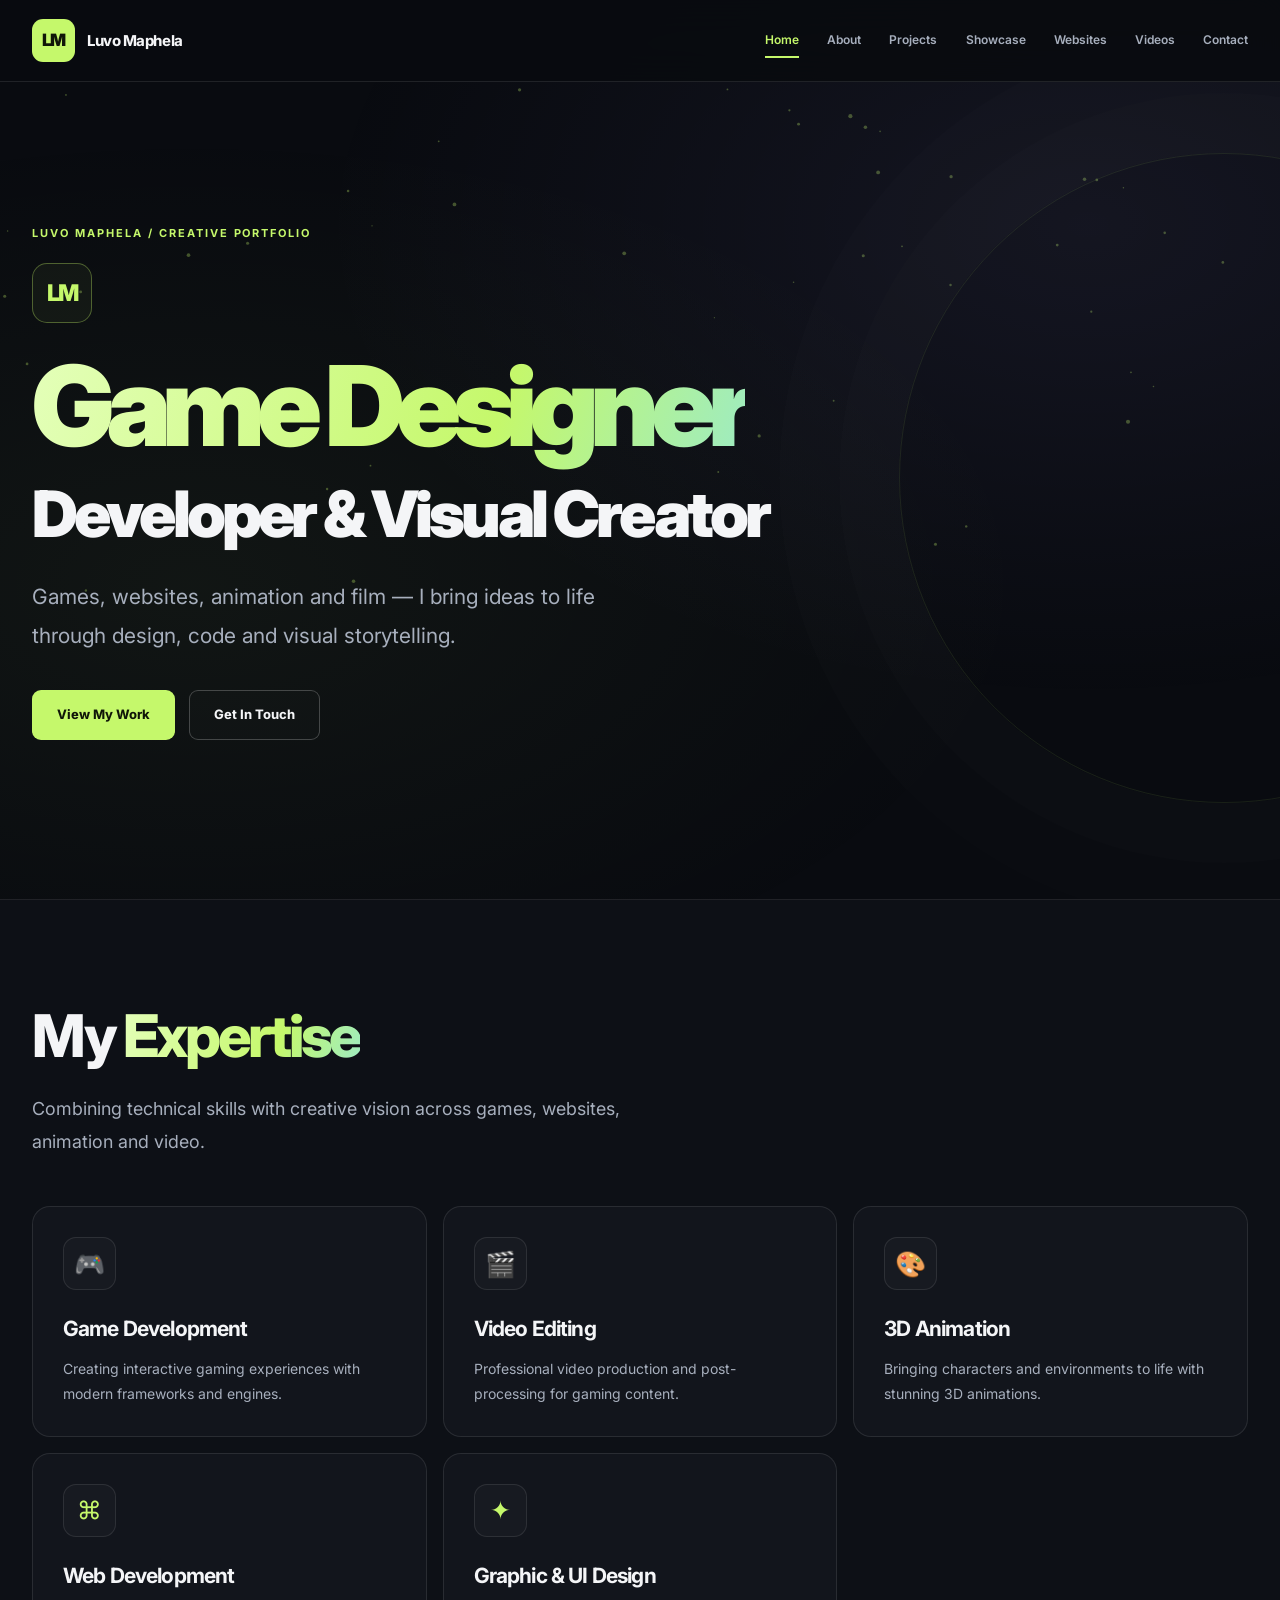
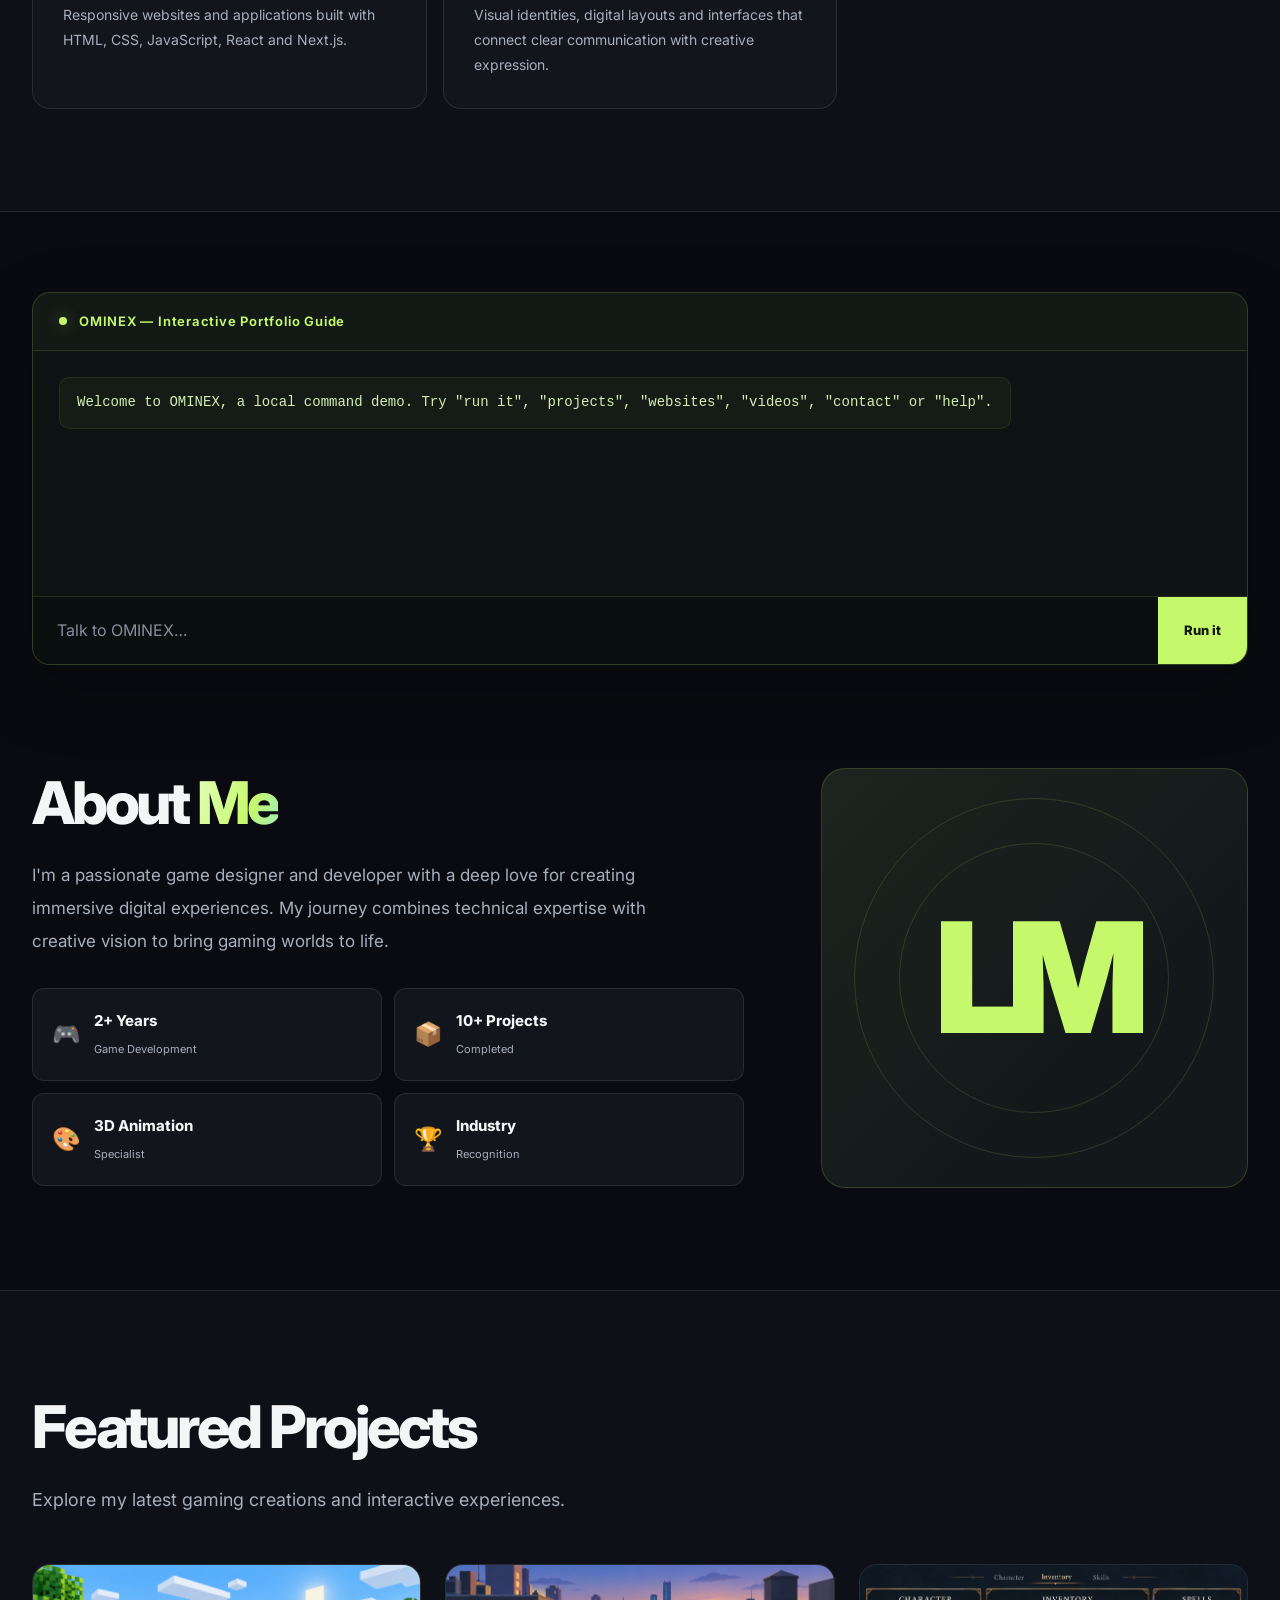
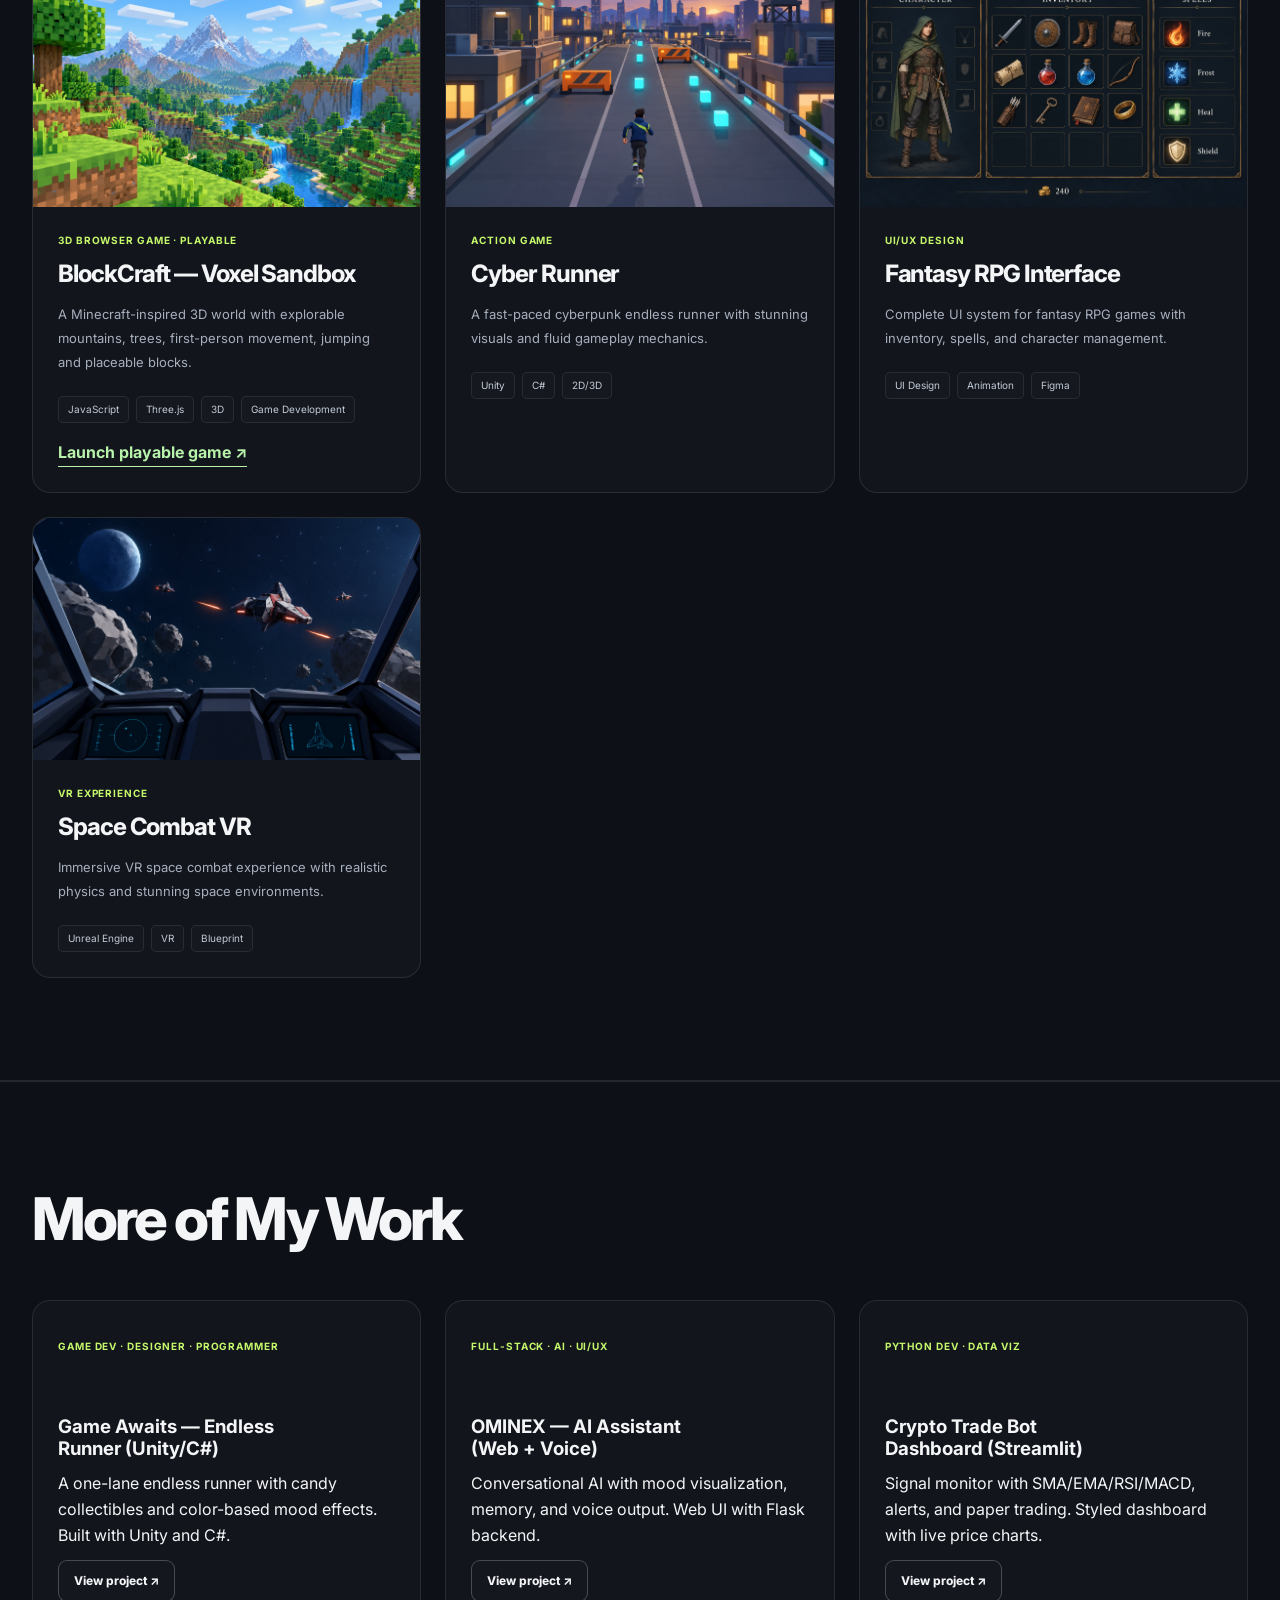
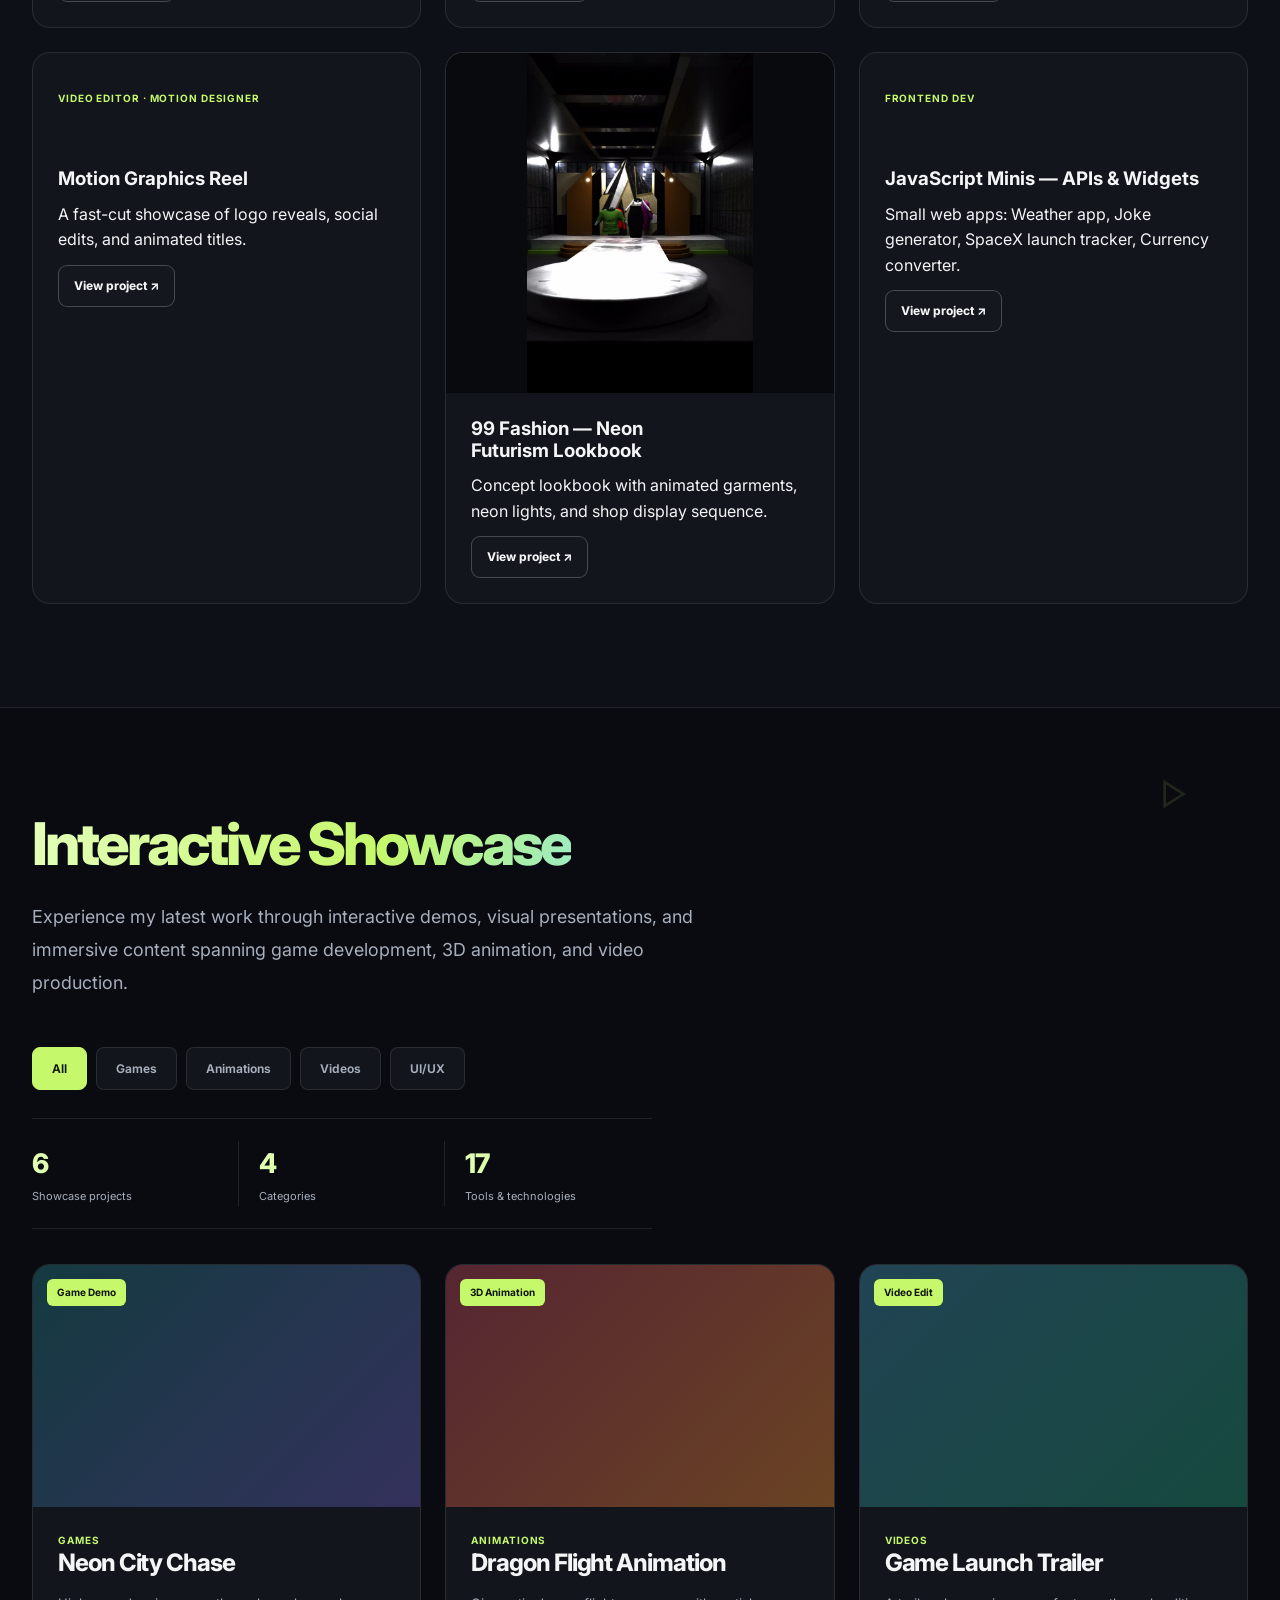
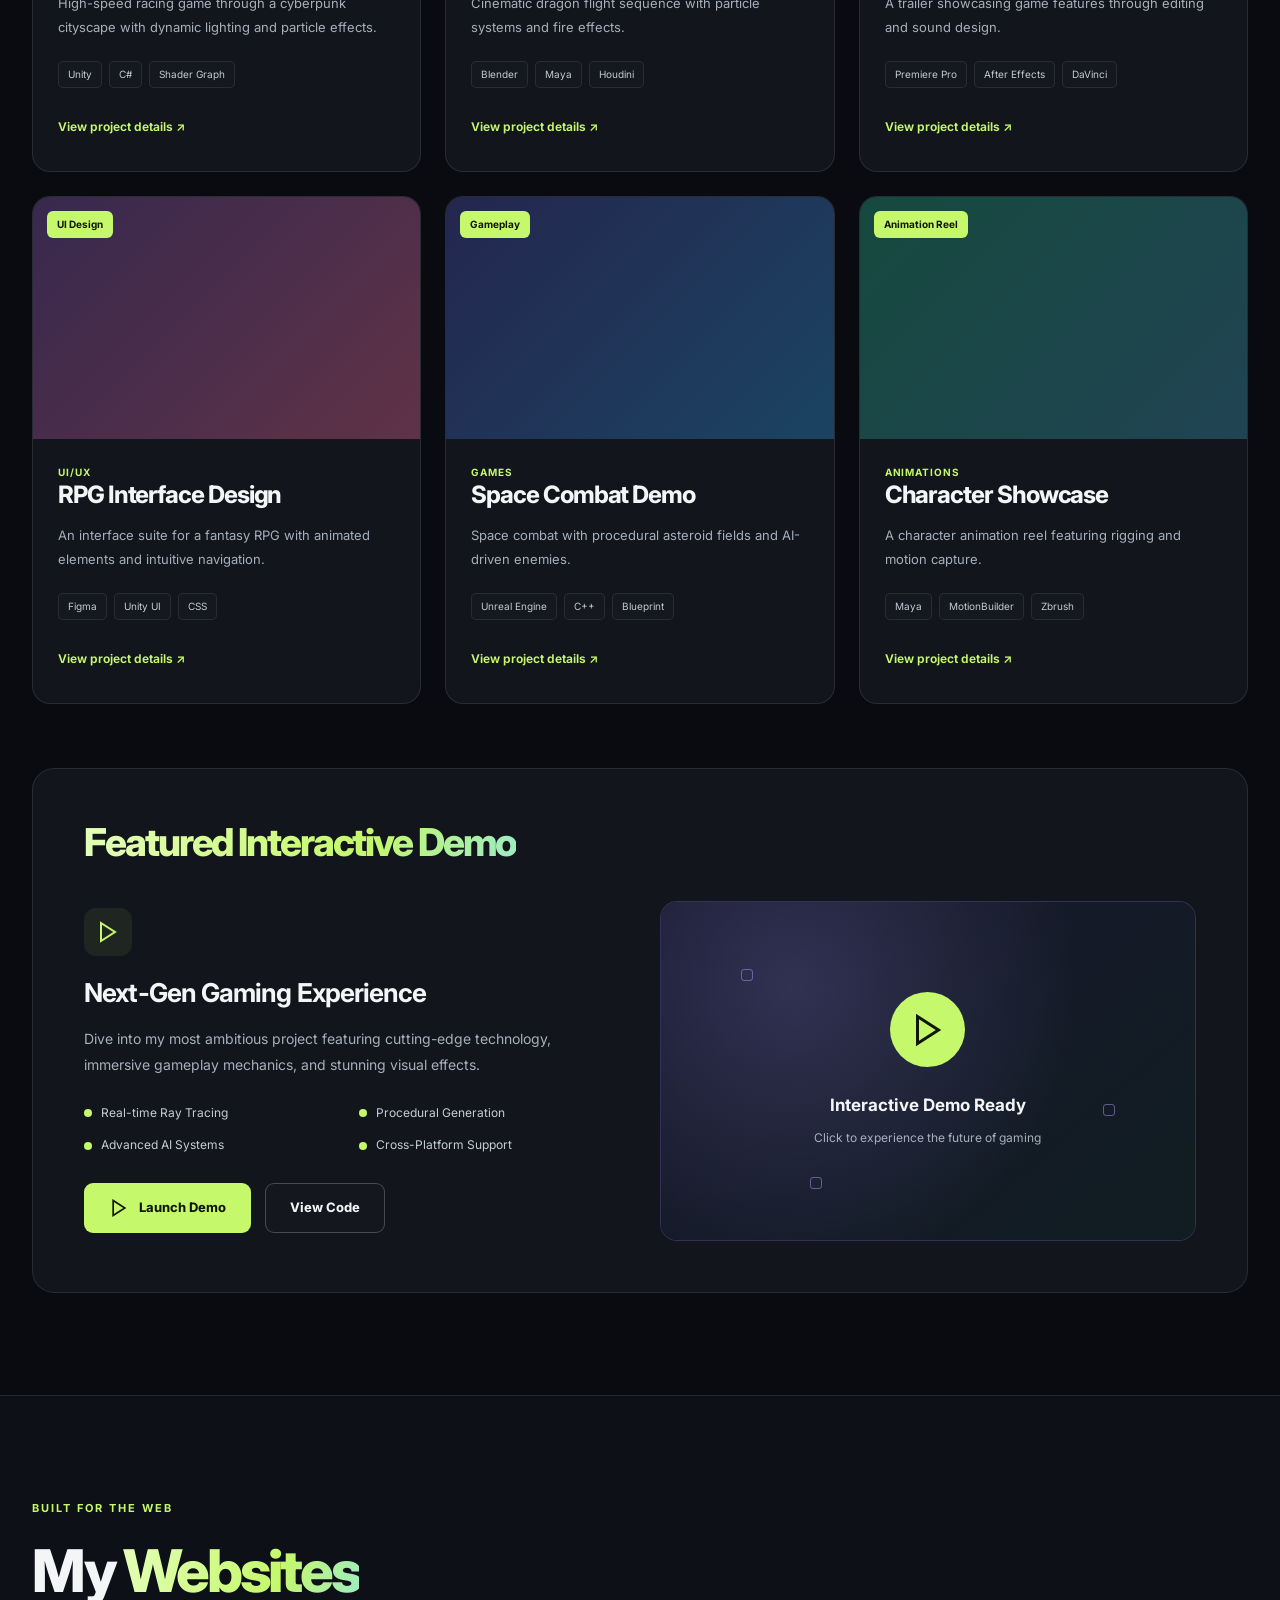
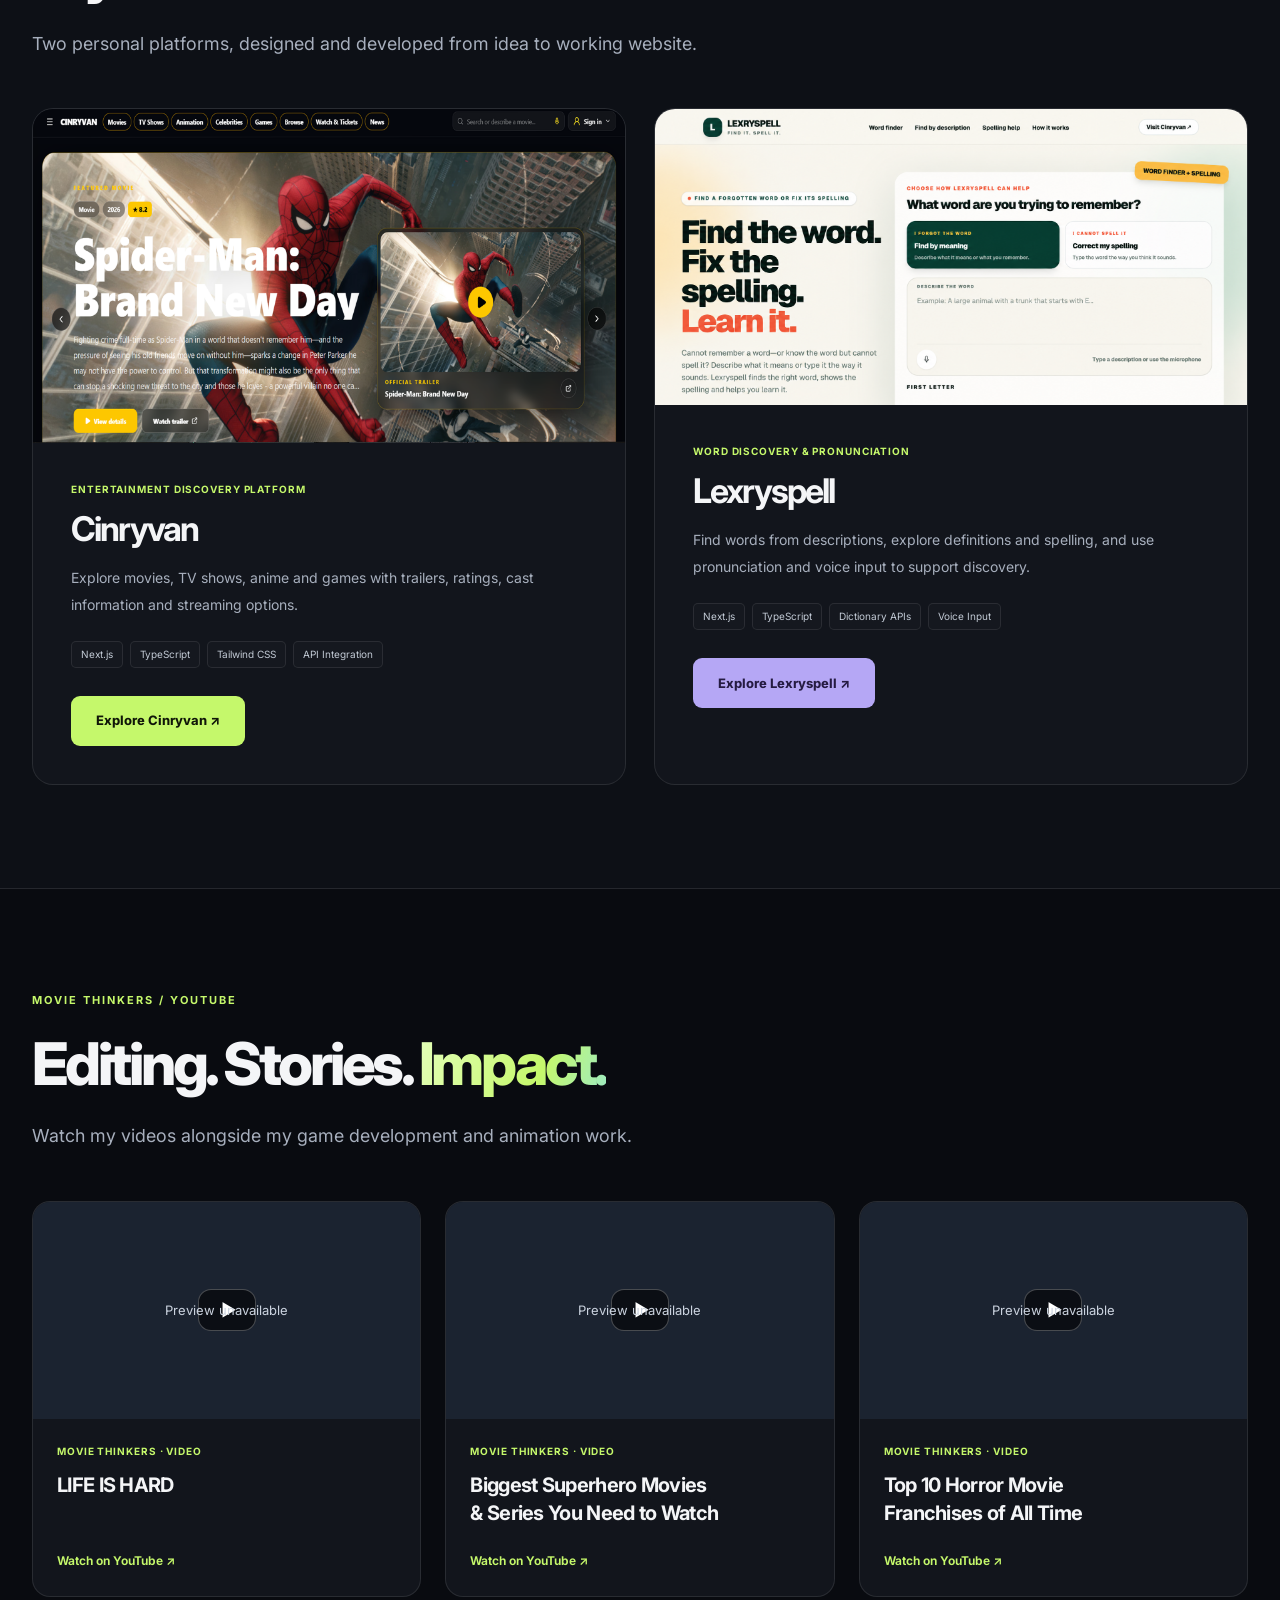
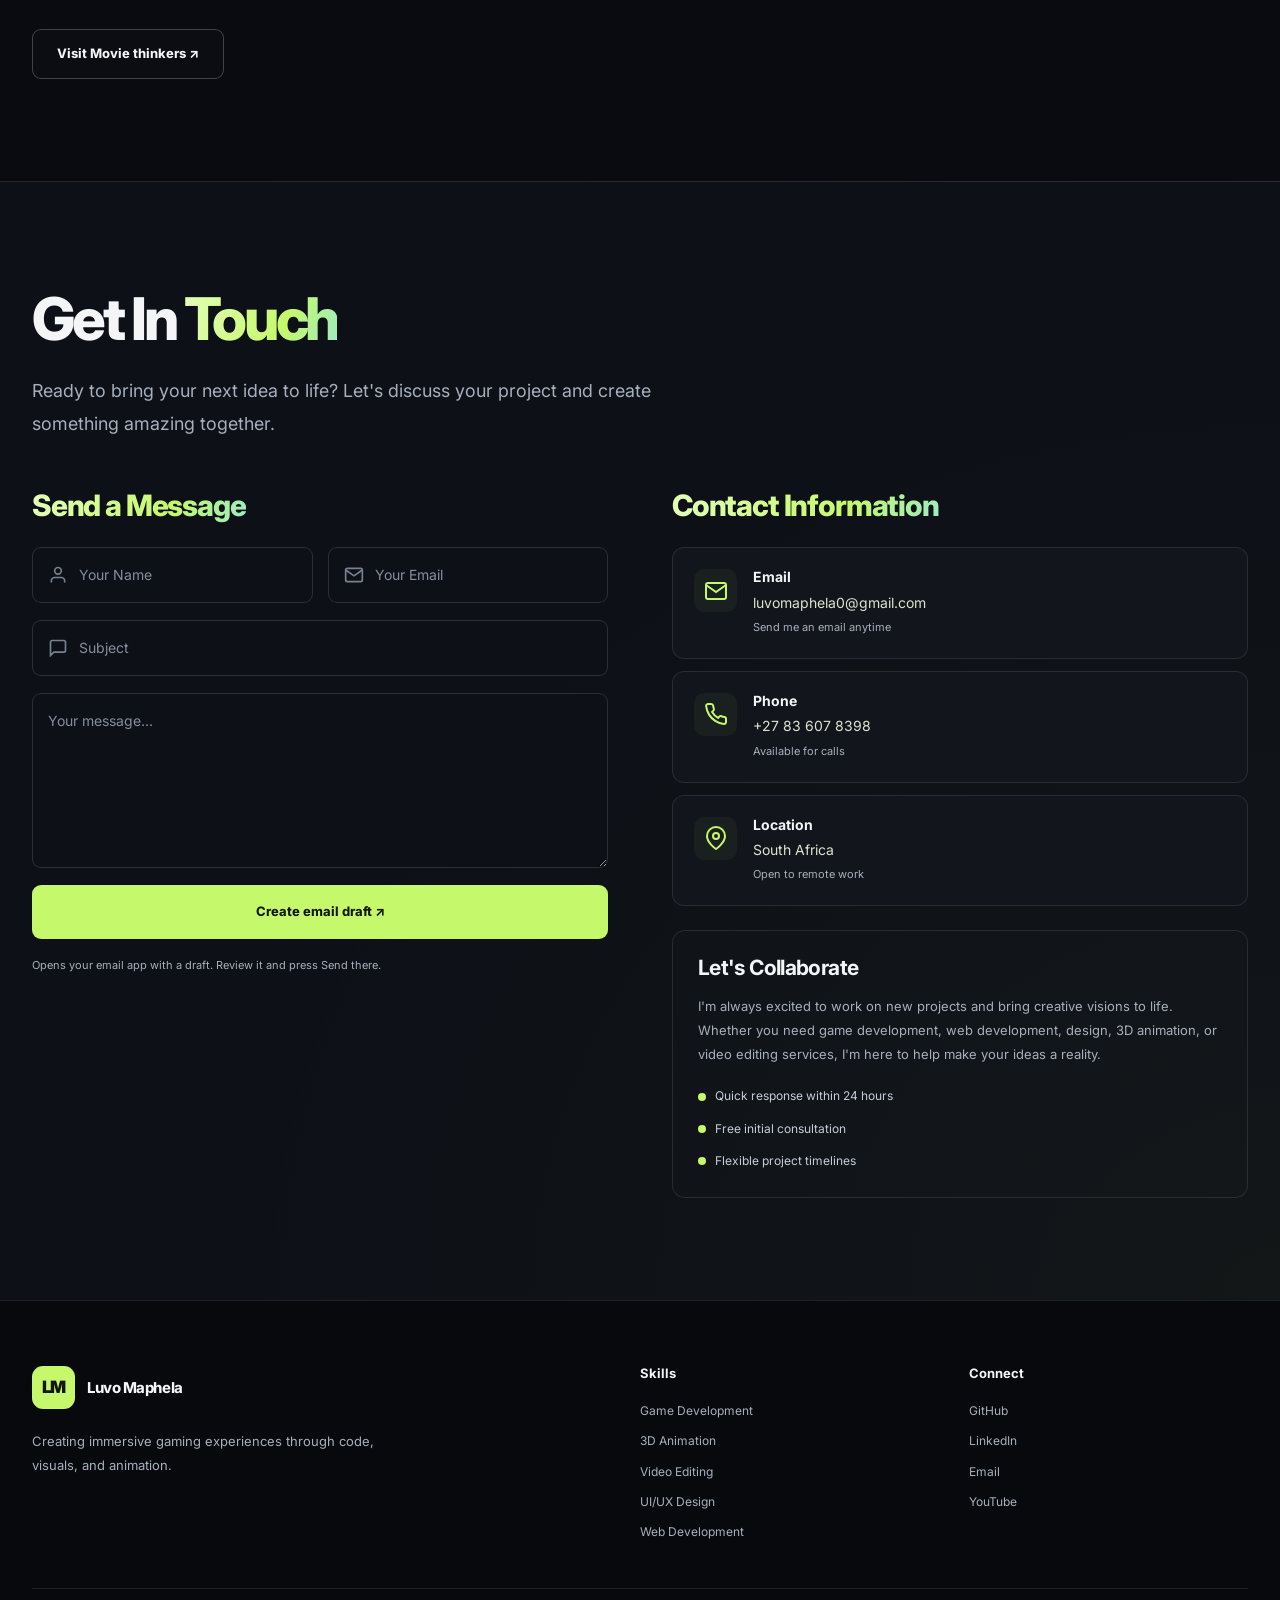
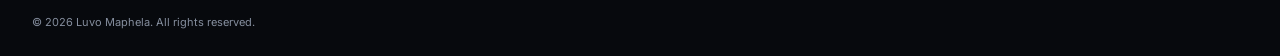
==== commit 288df69d: "Update portfolio images and project styling" ====
--- a/index.html
+++ b/index.html
@@ -327,7 +327,7 @@
           <!-- BLOCKCRAFT / ACTUAL PLAYABLE THREE.JS PROJECT -->
           <article class="project-card blockcraft-card" data-project="blockcraft">
             <div class="project-image blockcraft-image">
-              <img src="img/blockcraft-preview.svg" alt="Illustration of BlockCraft's voxel landscape, trees and mountains" loading="lazy">
+              <img src="img/blockcraft-preview.png" alt="Illustration of BlockCraft's voxel landscape, trees and mountains" loading="lazy">
               <div class="project-overlay">
                 <button class="btn btn-primary btn-sm" type="button">Play Demo</button>
                 <button class="btn btn-outline btn-sm" type="button">View Details</button>
@@ -349,7 +349,7 @@
           >
             <div class="project-image cyber-runner">
               <img
-                src="public/images/game1.jpg"
+                src="img/cyber-runner.png"
                 alt="Cyber Runner Game"
                 loading="lazy"
               >
@@ -395,7 +395,7 @@
           >
             <div class="project-image fantasy-ui">
               <img
-                src="public/images/game2.jpg"
+                src="img/fantasy-rpg.png"
                 alt="Fantasy RPG UI"
                 loading="lazy"
               >
@@ -444,7 +444,7 @@
           >
             <div class="project-image vr-experience">
               <img
-                src="public/images/game3.jpg"
+                src="img/space-combat.png"
                 alt="Space Combat Game"
                 loading="lazy"
               >
@@ -487,6 +487,7 @@
       </div>
     </section>
 
+<section class="projects-section" id="more-projects"><div class="container"><div class="section-header"><h2 class="section-title">More of My Work</h2></div><div class="projects-grid"><article class="project-card restored-project"><div class="project-content"><p class="project-category">Game Dev · Designer · Programmer</p></div><div class="project-content"><h3>Game Awaits — Endless Runner (Unity/C#)</h3><p>A one-lane endless runner with candy collectibles and color-based mood effects. Built with Unity and C#.</p><a class="btn btn-outline btn-sm" href="projects/game-awaits.html">View project ↗</a></div></article><article class="project-card restored-project"><div class="project-content"><p class="project-category">Full‑stack · AI · UI/UX</p></div><div class="project-content"><h3>OMINEX — AI Assistant (Web + Voice)</h3><p>Conversational AI with mood visualization, memory, and voice output. Web UI with Flask backend.</p><a class="btn btn-outline btn-sm" href="projects/ominex.html">View project ↗</a></div></article><article class="project-card restored-project"><div class="project-content"><p class="project-category">Python Dev · Data Viz</p></div><div class="project-content"><h3>Crypto Trade Bot Dashboard (Streamlit)</h3><p>Signal monitor with SMA/EMA/RSI/MACD, alerts, and paper trading. Styled dashboard with live price charts.</p><a class="btn btn-outline btn-sm" href="projects/trade-bot.html">View project ↗</a></div></article><article class="project-card restored-project"><div class="project-content"><p class="project-category">Video Editor · Motion Designer</p></div><div class="project-content"><h3>Motion Graphics Reel</h3><p>A fast-cut showcase of logo reveals, social edits, and animated titles.</p><a class="btn btn-outline btn-sm" href="projects/motion-reel.html">View project ↗</a></div></article><article class="project-card restored-project"><img src="img/99-hero.jpg" alt="Frame from Luvo’s 99 Fashion 3D lookbook" loading="lazy" width="720" height="1080"><div class="project-content"><h3>99 Fashion — Neon Futurism Lookbook</h3><p>Concept lookbook with animated garments, neon lights, and shop display sequence.</p><a class="btn btn-outline btn-sm" href="projects/99-fashion.html">View project ↗</a></div></article><article class="project-card restored-project"><div class="project-content"><p class="project-category">Frontend Dev</p></div><div class="project-content"><h3>JavaScript Minis — APIs &amp; Widgets</h3><p>Small web apps: Weather app, Joke generator, SpaceX launch tracker, Currency converter.</p><a class="btn btn-outline btn-sm" href="projects/js-minis.html">View project ↗</a></div></article></div></div></section>
     <!-- ORIGINAL INTERACTIVE SHOWCASE -->
     <section id="showcase" class="showcase-section">
       <div class="floating-elements" aria-hidden="true">
@@ -728,25 +729,17 @@
           <!-- CINRYVAN -->
           <article class="website-card website-card-cinryvan">
             <a
-              class="website-visual cinryvan-visual"
+              class="website-visual cinryvan-visual website-screenshot"
               href="https://cinryvan.vercel.app"
               target="_blank"
               rel="noopener noreferrer"
-              aria-label="Visit Cinryvan (opens in a new tab)"
+              aria-label="Visit Cinryvan"
             >
-              <span class="website-number">
-                01 / ENTERTAINMENT
-              </span>
-
-              <span class="website-wordmark">CINRYVAN</span>
-
-              <span class="website-tagline">
-                Your next story starts here.
-              </span>
-
-              <span class="website-arrow" aria-hidden="true">
-                ↗
-              </span>
+              <img
+                src="img/cinryvan-preview.png"
+                alt="Cinryvan homepage featuring movies and trailers"
+                loading="lazy"
+              >
             </a>
 
             <div class="website-content">
@@ -783,25 +776,17 @@
           <!-- LEXRYSPELL -->
           <article class="website-card website-card-lexryspell">
             <a
-              class="website-visual lexryspell-visual"
+              class="website-visual lexryspell-visual website-screenshot"
               href="https://lexryspell.vercel.app"
               target="_blank"
               rel="noopener noreferrer"
-              aria-label="Visit Lexryspell (opens in a new tab)"
+              aria-label="Visit Lexryspell"
             >
-              <span class="website-number">
-                02 / LANGUAGE TOOL
-              </span>
-
-              <span class="website-wordmark">Lexryspell.</span>
-
-              <span class="website-tagline">
-                Find the word you’re looking for.
-              </span>
-
-              <span class="website-arrow" aria-hidden="true">
-                ↗
-              </span>
+              <img
+                src="img/lexryspell-preview.png"
+                alt="Lexryspell word finder and spelling website preview"
+                loading="lazy"
+              >
             </a>
 
             <div class="website-content">
--- a/style.css
+++ b/style.css
@@ -2337,3 +2337,47 @@
 .blockcraft-direct-link { display:inline-flex; margin-top:16px; color:#b8f2ab; font-weight:700; text-decoration:none; border-bottom:1px solid currentColor; }
 .blockcraft-direct-link:hover { color:#fff; }
 .blockcraft-card:focus-within { outline:2px solid #b8f2ab; outline-offset:3px; }
+
+/* Actual 99 Fashion source frame: preserve the portrait composition. */
+.restored-project > img {display:block;width:100%;height:340px;object-fit:contain;background:#080a0d;}
+.restored-project .project-content p {margin:12px 0;line-height:1.6;}
+
+.website-visual.website-screenshot {
+  display: block;
+  padding: 0;
+  min-height: 0;
+  height: auto;
+  overflow: hidden;
+  background: #080b10;
+}
+
+.website-visual.website-screenshot::before,
+.website-visual.website-screenshot::after {
+  display: none;
+}
+
+.website-screenshot img {
+  display: block;
+  width: 100%;
+  height: auto;
+}
+
+.website-visual.website-screenshot {
+  display: block;
+  padding: 0;
+  min-height: 0;
+  height: auto;
+  overflow: hidden;
+  background: #080b10;
+}
+
+.website-visual.website-screenshot::before,
+.website-visual.website-screenshot::after {
+  display: none;
+}
+
+.website-screenshot img {
+  display: block;
+  width: 100%;
+  height: auto;
+}
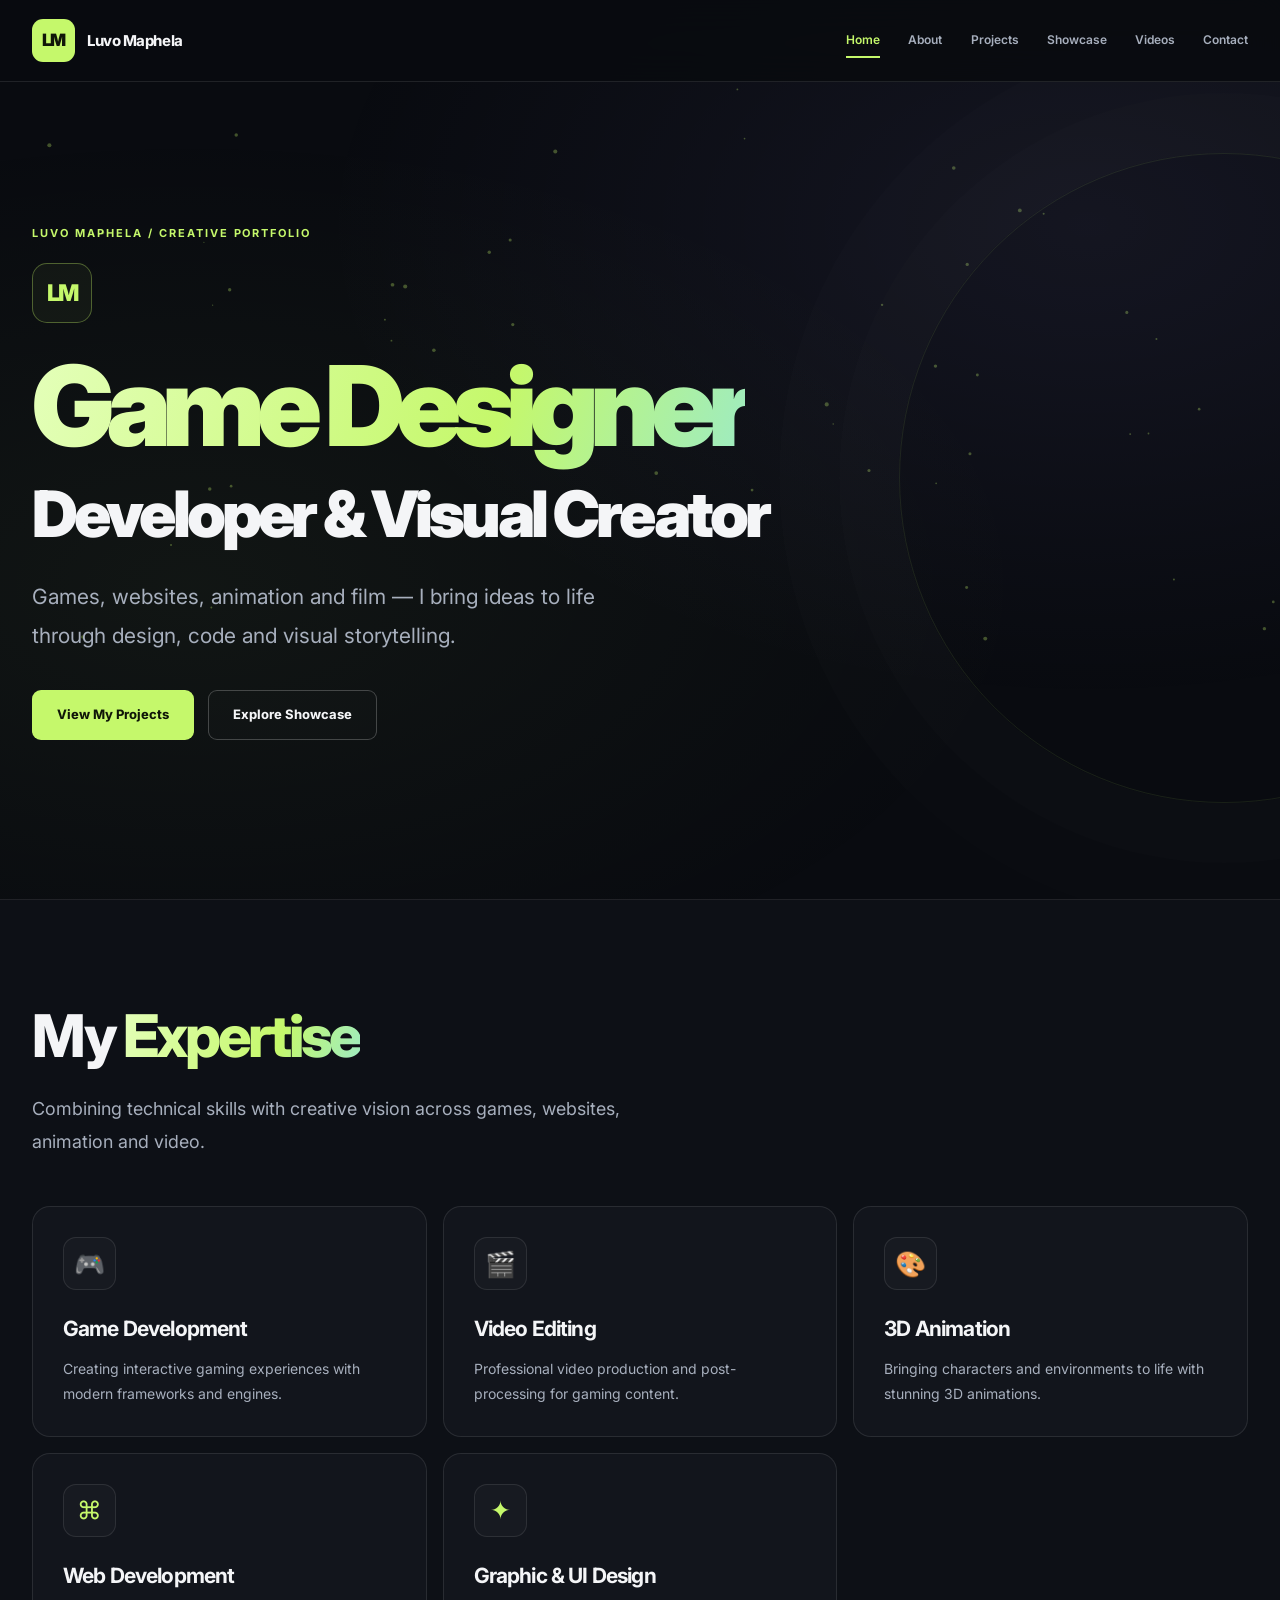
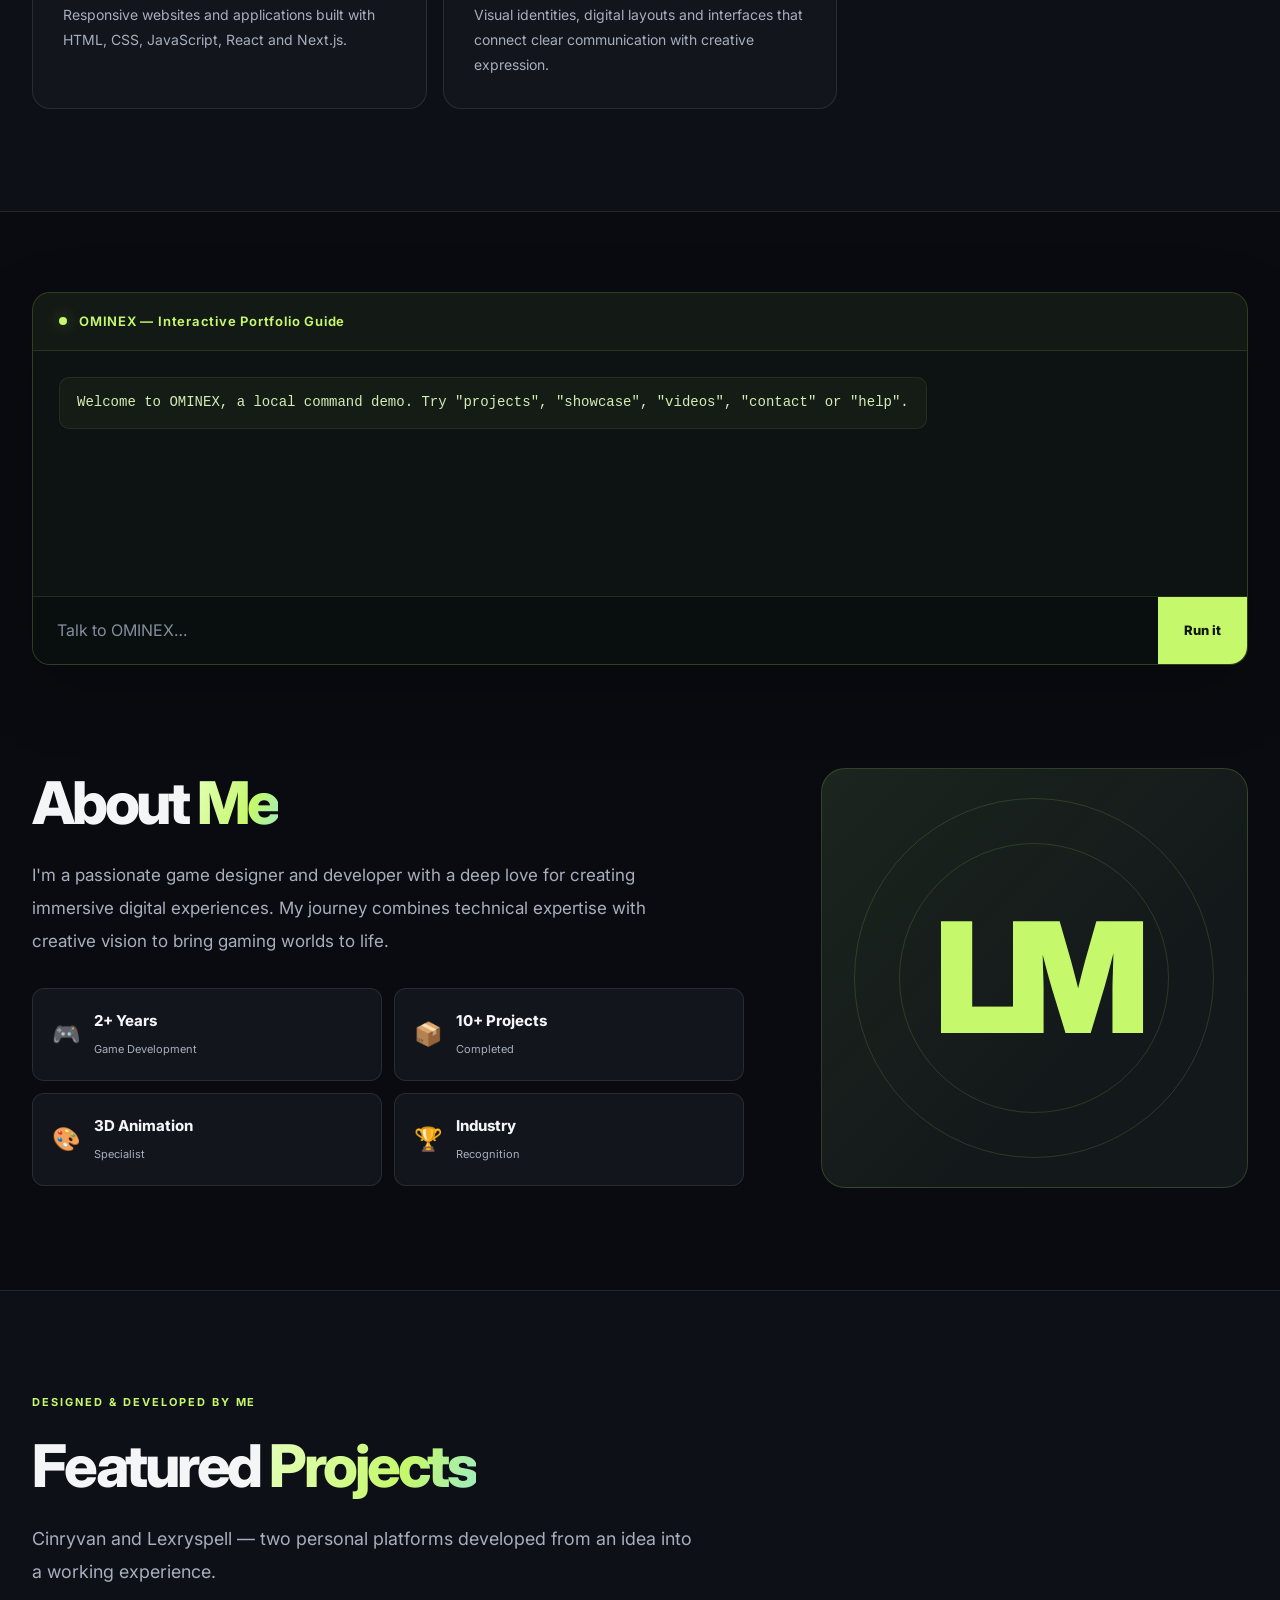
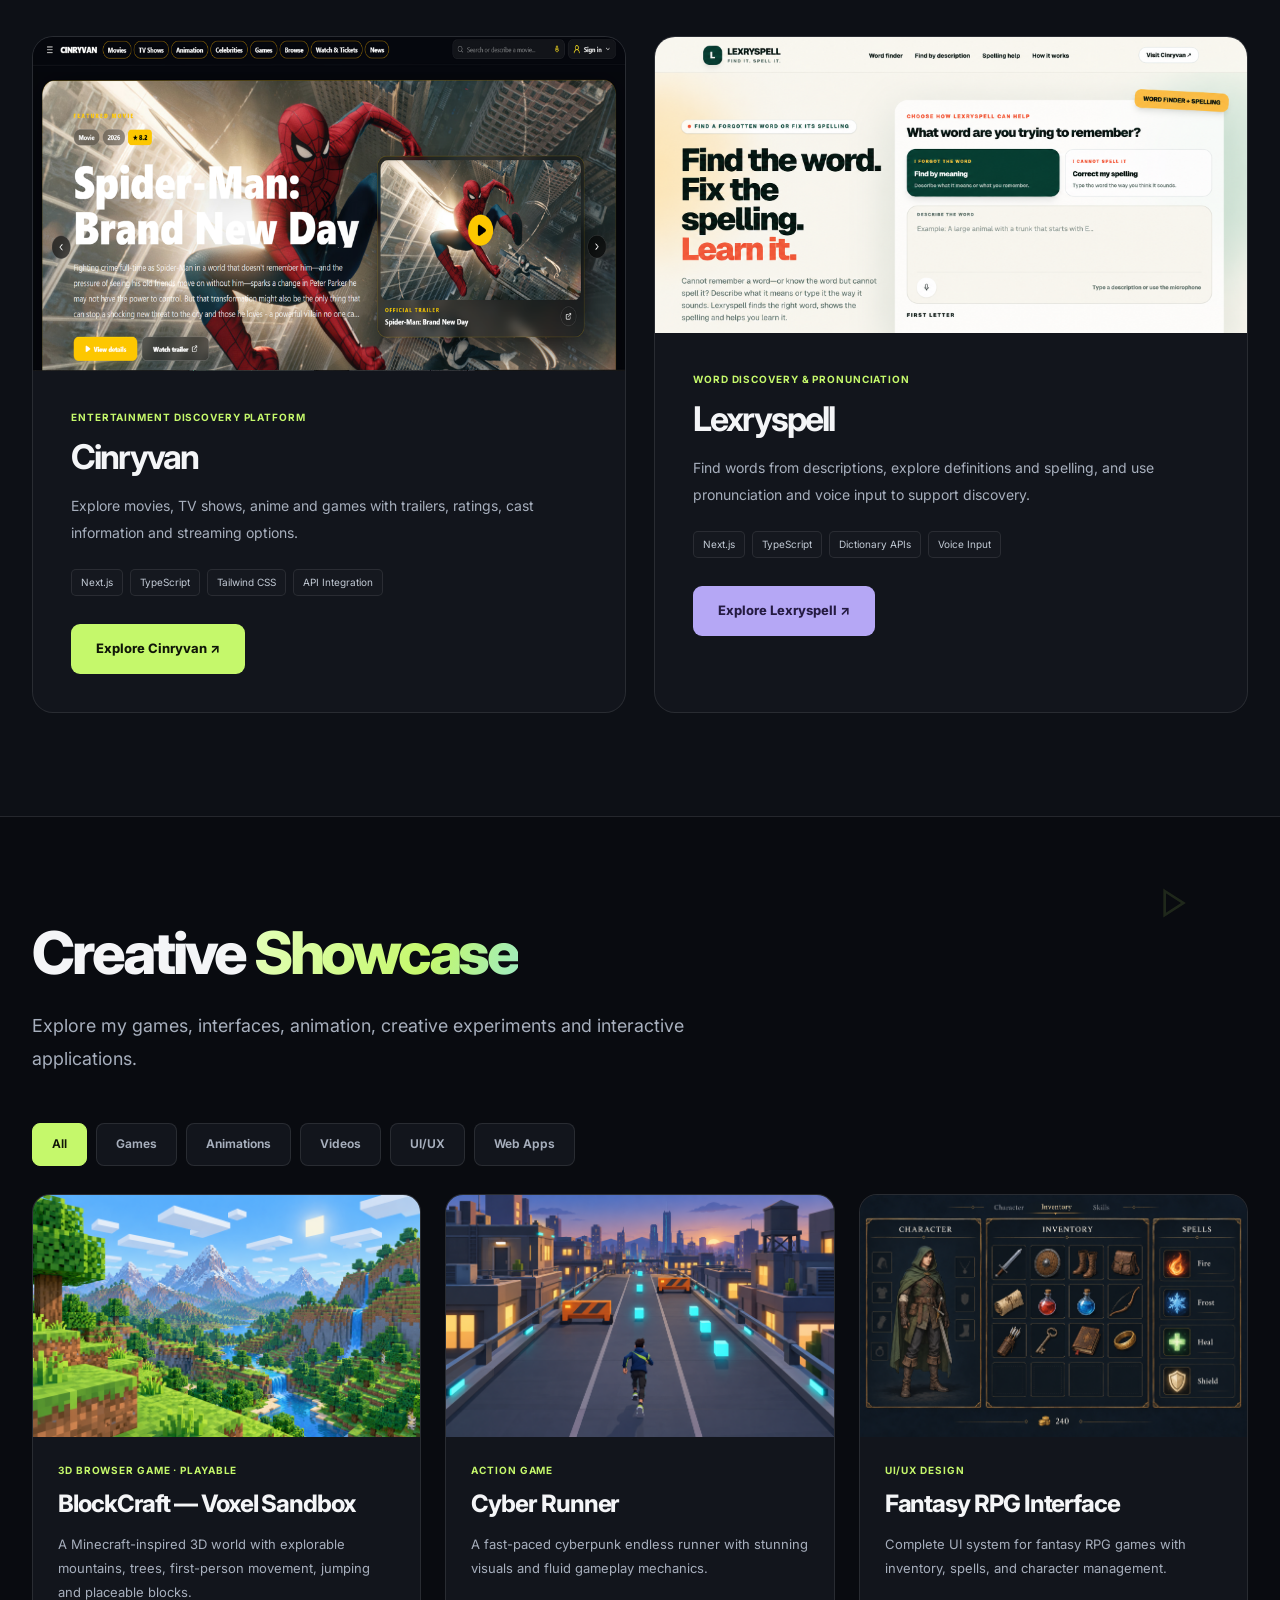
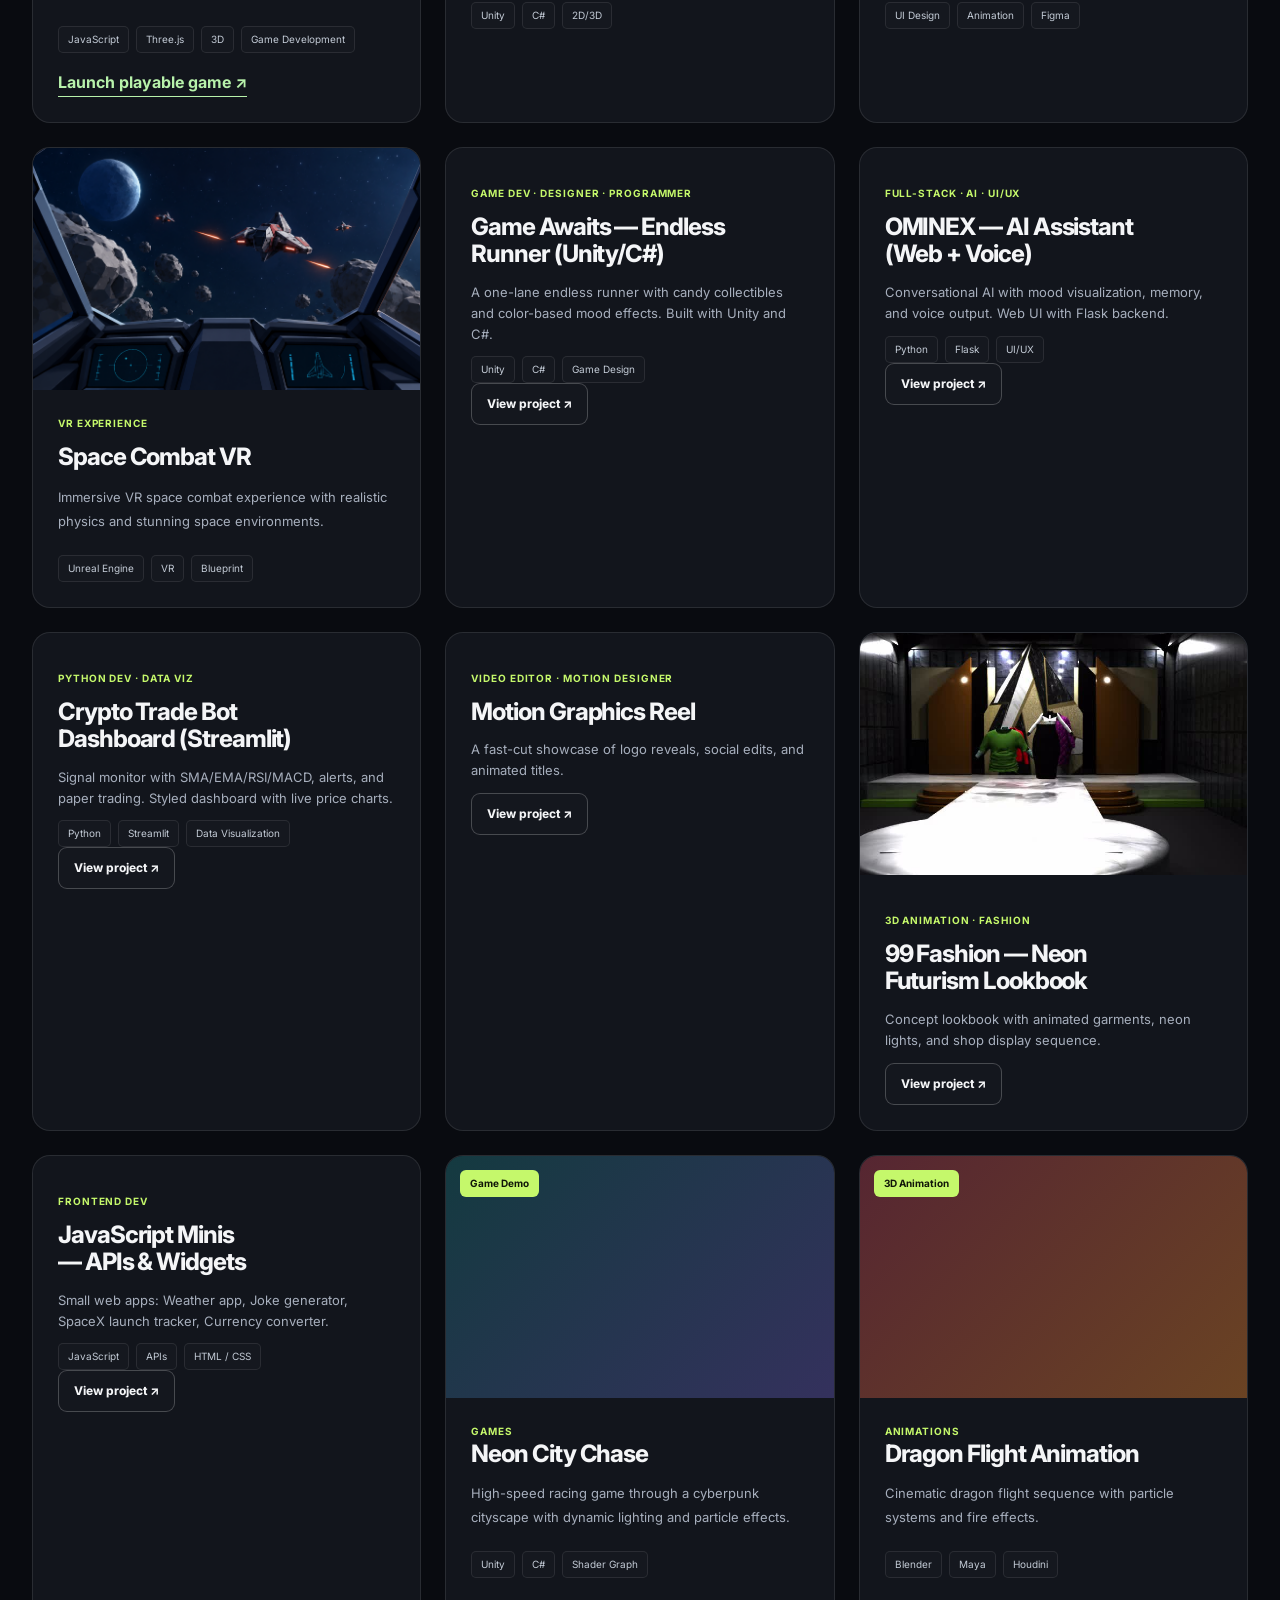
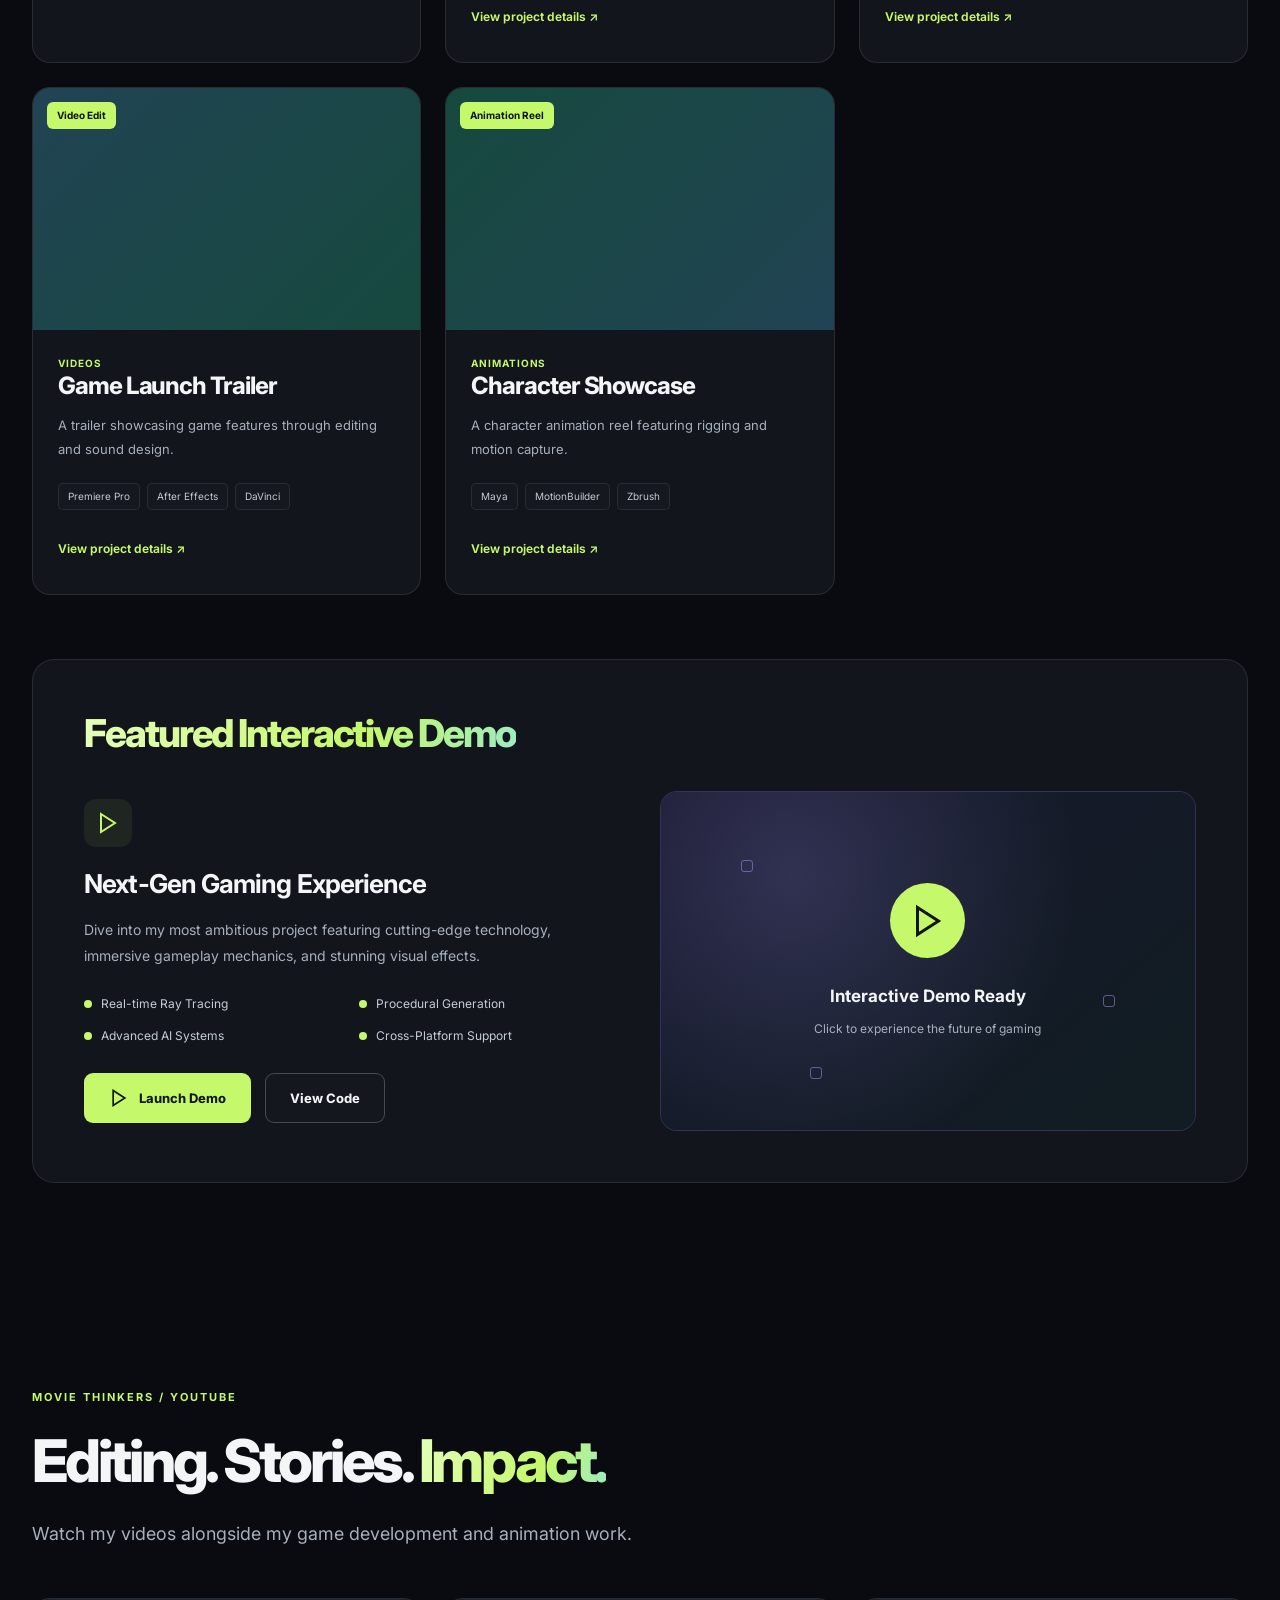
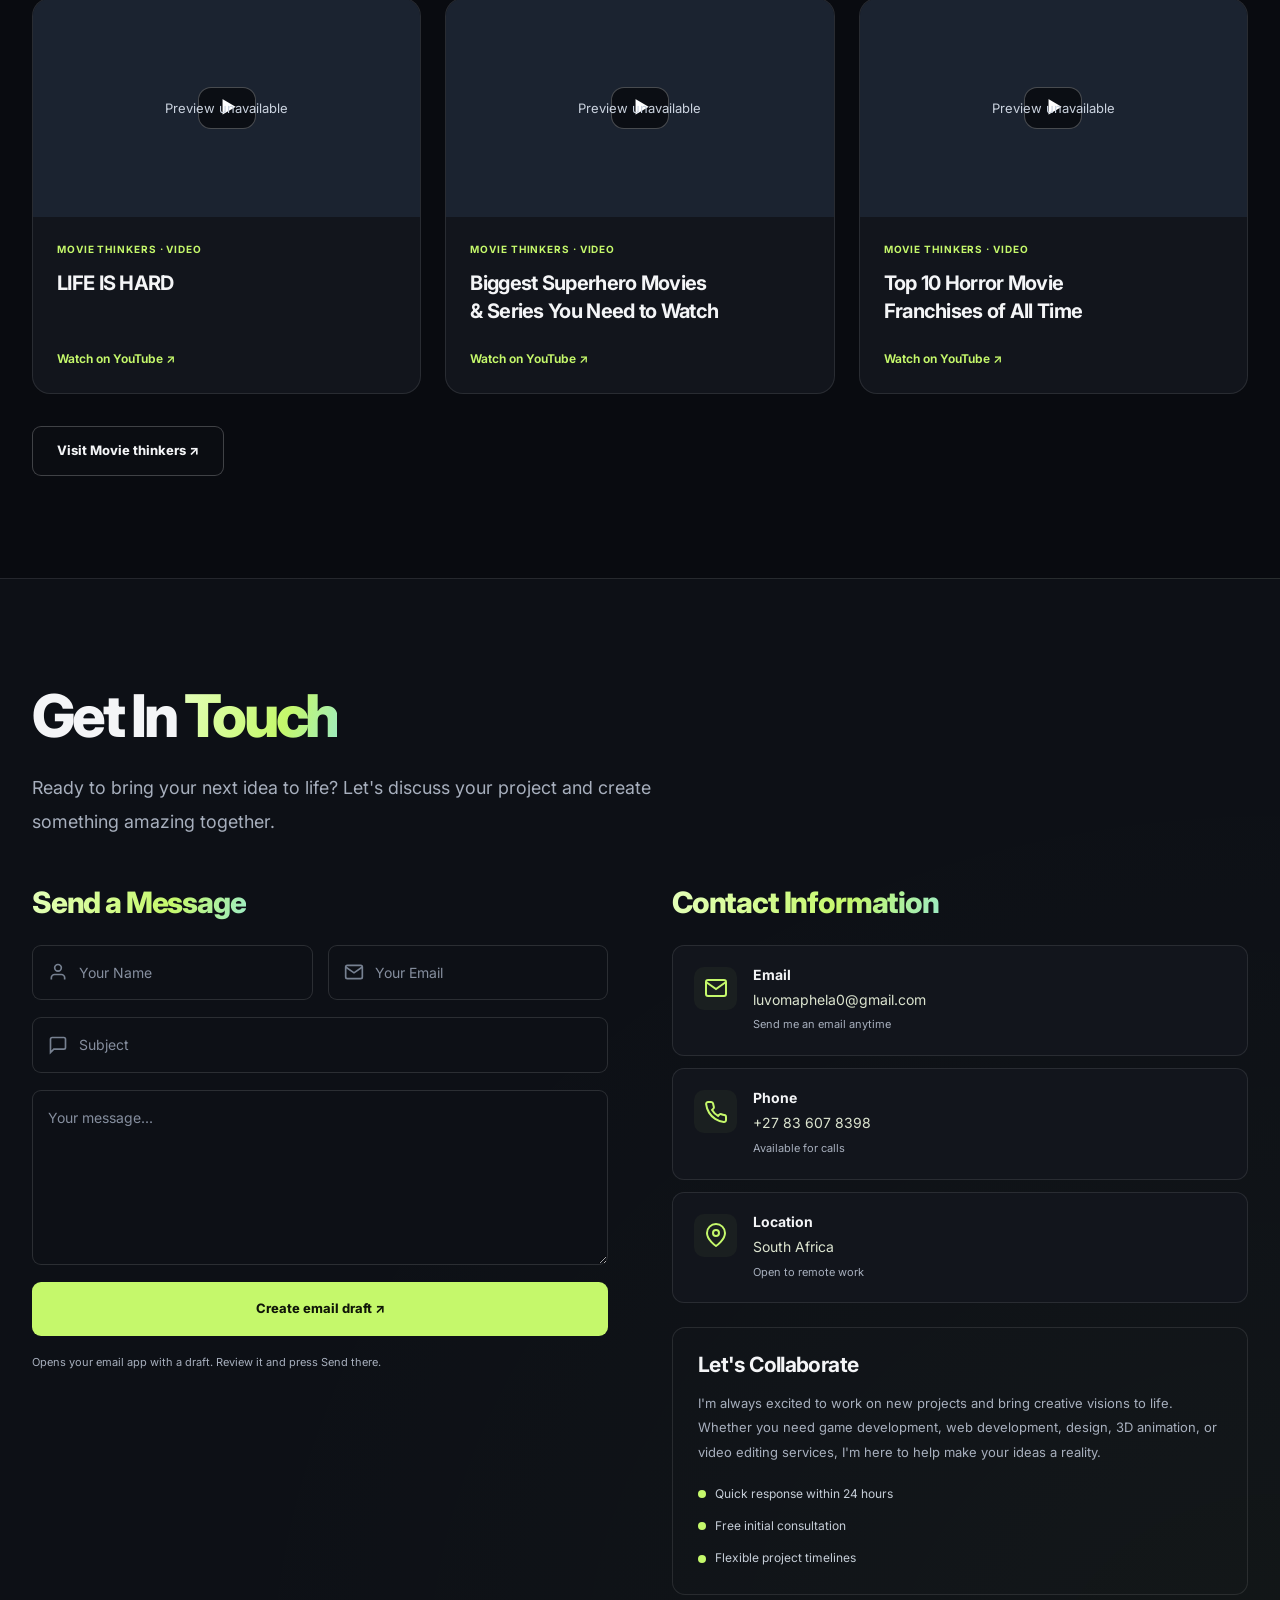
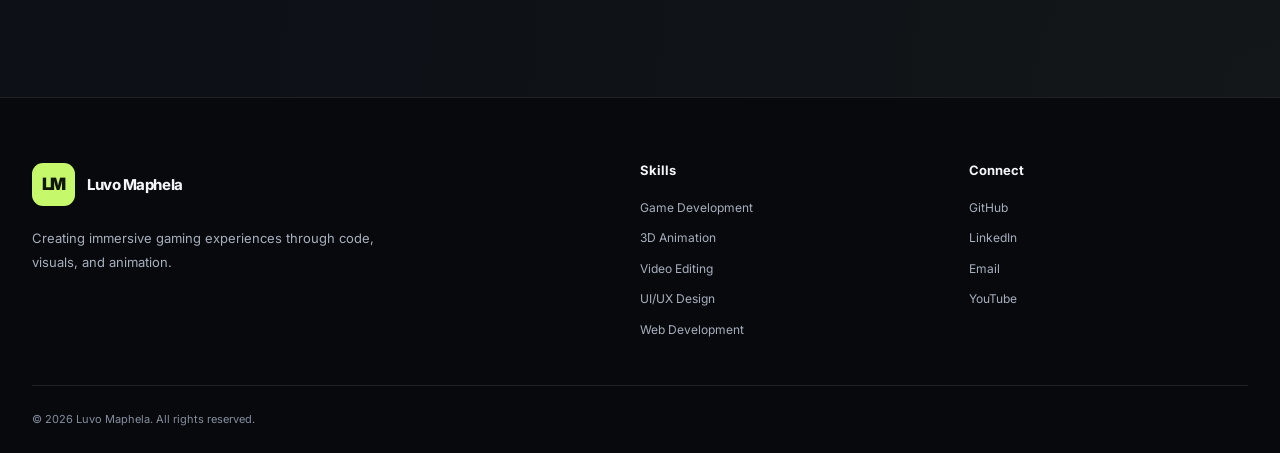
==== commit 695f1aae: "Separate featured projects and showcase" ====
--- a/index.html
+++ b/index.html
@@ -4,7 +4,7 @@
   <meta charset="UTF-8">
   <meta name="viewport" content="width=device-width, initial-scale=1.0">
 
-  <title>Luvo Maphela | Games, Websites, Animation & Video</title>
+  <title>Luvo Maphela | Games, Websites, Animation &amp; Video</title>
 
   <meta
     name="description"
@@ -13,7 +13,6 @@
 
   <link rel="preconnect" href="https://fonts.googleapis.com">
   <link rel="preconnect" href="https://fonts.gstatic.com" crossorigin>
-
   <link
     href="https://fonts.googleapis.com/css2?family=Inter:wght@300;400;500;600;700;800;900&display=swap"
     rel="stylesheet"
@@ -30,7 +29,6 @@
       <div class="intro-logo">LM</div>
       <div class="intro-text">LUVO MAPHELA</div>
     </div>
-
     <button id="skipIntro" type="button">Skip</button>
   </div>
 
@@ -47,27 +45,12 @@
       </a>
 
       <ul class="nav-menu">
-        <li>
-          <a href="#home" class="nav-link active">Home</a>
-        </li>
-        <li>
-          <a href="#about" class="nav-link">About</a>
-        </li>
-        <li>
-          <a href="#projects" class="nav-link">Projects</a>
-        </li>
-        <li>
-          <a href="#showcase" class="nav-link">Showcase</a>
-        </li>
-        <li>
-          <a href="#websites" class="nav-link">Websites</a>
-        </li>
-        <li>
-          <a href="#videos" class="nav-link">Videos</a>
-        </li>
-        <li>
-          <a href="#contact" class="nav-link">Contact</a>
-        </li>
+        <li><a href="#home" class="nav-link active">Home</a></li>
+        <li><a href="#about" class="nav-link">About</a></li>
+        <li><a href="#projects" class="nav-link">Projects</a></li>
+        <li><a href="#showcase" class="nav-link">Showcase</a></li>
+        <li><a href="#videos" class="nav-link">Videos</a></li>
+        <li><a href="#contact" class="nav-link">Contact</a></li>
       </ul>
 
       <button
@@ -88,7 +71,6 @@
       <a href="#about" class="mobile-link">About</a>
       <a href="#projects" class="mobile-link">Projects</a>
       <a href="#showcase" class="mobile-link">Showcase</a>
-      <a href="#websites" class="mobile-link">Websites</a>
       <a href="#videos" class="mobile-link">Videos</a>
       <a href="#contact" class="mobile-link">Contact</a>
     </div>
@@ -128,25 +110,23 @@
 
           <div class="hero-buttons">
             <a href="#projects" class="btn btn-primary">
-              View My Work
+              View My Projects
             </a>
-
-            <a href="#contact" class="btn btn-outline">
-              Get In Touch
+            <a href="#showcase" class="btn btn-outline">
+              Explore Showcase
             </a>
           </div>
         </div>
       </div>
     </section>
 
-    <!-- SKILLS: ORIGINAL SKILLS + WEB AND GRAPHIC DESIGN -->
+    <!-- SKILLS -->
     <section id="skills" class="skills-section">
       <div class="container">
         <div class="section-header">
           <h2 class="section-title">
             My <span class="gradient-text">Expertise</span>
           </h2>
-
           <p class="section-description">
             Combining technical skills with creative vision
             across games, websites, animation and video.
@@ -195,20 +175,19 @@
             <h3>Graphic &amp; UI Design</h3>
             <p>
               Visual identities, digital layouts and interfaces
-              that connect clear communication with creative
-              expression.
+              that connect clear communication with creative expression.
             </p>
           </div>
         </div>
       </div>
     </section>
 
-    <!-- ORIGINAL OMINEX DEMO -->
+    <!-- OMINEX INTERACTIVE GUIDE -->
     <section class="demo-section">
       <div class="ominex-demo">
         <div class="ominex-header">
           <span class="ai-dot"></span>
-          <h3>OMINEX – AI Core Online</h3>
+          <h3>OMINEX — Interactive Portfolio Guide</h3>
         </div>
 
         <div class="ominex-screen" id="ominexScreen">
@@ -225,10 +204,7 @@
             placeholder="Talk to OMINEX…"
             aria-label="Message OMINEX"
           >
-
-          <button id="ominexSend" type="button">
-            Run it
-          </button>
+          <button id="ominexSend" type="button">Run it</button>
         </div>
       </div>
     </section>
@@ -252,50 +228,34 @@
 
             <div class="achievements">
               <div class="achievement">
-                <div class="achievement-icon" aria-hidden="true">
-                  🎮
-                </div>
+                <div class="achievement-icon" aria-hidden="true">🎮</div>
                 <div class="achievement-text">
                   <span class="achievement-number">2+ Years</span>
-                  <span class="achievement-label">
-                    Game Development
-                  </span>
+                  <span class="achievement-label">Game Development</span>
                 </div>
               </div>
 
               <div class="achievement">
-                <div class="achievement-icon" aria-hidden="true">
-                  📦
-                </div>
+                <div class="achievement-icon" aria-hidden="true">📦</div>
                 <div class="achievement-text">
-                  <span class="achievement-number">
-                    10+ Projects
-                  </span>
+                  <span class="achievement-number">10+ Projects</span>
                   <span class="achievement-label">Completed</span>
                 </div>
               </div>
 
               <div class="achievement">
-                <div class="achievement-icon" aria-hidden="true">
-                  🎨
-                </div>
+                <div class="achievement-icon" aria-hidden="true">🎨</div>
                 <div class="achievement-text">
-                  <span class="achievement-number">
-                    3D Animation
-                  </span>
+                  <span class="achievement-number">3D Animation</span>
                   <span class="achievement-label">Specialist</span>
                 </div>
               </div>
 
               <div class="achievement">
-                <div class="achievement-icon" aria-hidden="true">
-                  🏆
-                </div>
+                <div class="achievement-icon" aria-hidden="true">🏆</div>
                 <div class="achievement-text">
                   <span class="achievement-number">Industry</span>
-                  <span class="achievement-label">
-                    Recognition
-                  </span>
+                  <span class="achievement-label">Recognition</span>
                 </div>
               </div>
             </div>
@@ -310,185 +270,123 @@
       </div>
     </section>
 
-    <!-- ORIGINAL GAME PROJECTS -->
-    <section id="projects" class="projects-section">
+    <!-- PROJECTS: CINRYVAN AND LEXRYSPELL ONLY -->
+    <section id="projects" class="websites-section">
       <div class="container">
         <div class="section-header">
-          <h2 class="section-title">Featured Projects</h2>
+          <p class="section-kicker">DESIGNED &amp; DEVELOPED BY ME</p>
+
+          <h2 class="section-title">
+            Featured <span class="gradient-text">Projects</span>
+          </h2>
 
           <p class="section-description">
-            Explore my latest gaming creations and interactive
-            experiences.
+            Cinryvan and Lexryspell — two personal platforms
+            developed from an idea into a working experience.
           </p>
         </div>
 
-        <div class="projects-grid">
-
-          <!-- BLOCKCRAFT / ACTUAL PLAYABLE THREE.JS PROJECT -->
-          <article class="project-card blockcraft-card" data-project="blockcraft">
-            <div class="project-image blockcraft-image">
-              <img src="img/blockcraft-preview.png" alt="Illustration of BlockCraft's voxel landscape, trees and mountains" loading="lazy">
-              <div class="project-overlay">
-                <button class="btn btn-primary btn-sm" type="button">Play Demo</button>
-                <button class="btn btn-outline btn-sm" type="button">View Details</button>
-              </div>
-            </div>
-            <div class="project-content">
-              <div class="project-category">3D Browser Game · Playable</div>
-              <h3 class="project-title">BlockCraft — Voxel Sandbox</h3>
-              <p class="project-description">A Minecraft-inspired 3D world with explorable mountains, trees, first-person movement, jumping and placeable blocks.</p>
-              <div class="project-tags"><span class="tag">JavaScript</span><span class="tag">Three.js</span><span class="tag">3D</span><span class="tag">Game Development</span></div>
-              <a class="blockcraft-direct-link" href="games/blockcraft/index.html" target="_blank" rel="noopener noreferrer">Launch playable game ↗</a>
+        <div class="websites-grid">
+
+          <!-- CINRYVAN -->
+          <article class="website-card website-card-cinryvan">
+            <a
+              class="website-visual cinryvan-visual website-screenshot"
+              href="https://cinryvan.vercel.app"
+              target="_blank"
+              rel="noopener noreferrer"
+              aria-label="Visit Cinryvan"
+            >
+              <img
+                src="img/cinryvan-preview.png"
+                alt="Cinryvan homepage featuring movies and trailers"
+                loading="lazy"
+              >
+            </a>
+
+            <div class="website-content">
+              <p class="project-category">
+                Entertainment discovery platform
+              </p>
+
+              <h3>Cinryvan</h3>
+
+              <p>
+                Explore movies, TV shows, anime and games
+                with trailers, ratings, cast information
+                and streaming options.
+              </p>
+
+              <div class="project-tags">
+                <span class="tag">Next.js</span>
+                <span class="tag">TypeScript</span>
+                <span class="tag">Tailwind CSS</span>
+                <span class="tag">API Integration</span>
+              </div>
+
+              <a
+                class="btn btn-primary"
+                href="https://cinryvan.vercel.app"
+                target="_blank"
+                rel="noopener noreferrer"
+              >
+                Explore Cinryvan ↗
+              </a>
             </div>
           </article>
 
-          <!-- CYBER RUNNER -->
-          <div
-            class="project-card cyber-card"
-            data-project="cyber-runner"
-          >
-            <div class="project-image cyber-runner">
+          <!-- LEXRYSPELL -->
+          <article class="website-card website-card-lexryspell">
+            <a
+              class="website-visual lexryspell-visual website-screenshot"
+              href="https://lexryspell.vercel.app"
+              target="_blank"
+              rel="noopener noreferrer"
+              aria-label="Visit Lexryspell"
+            >
               <img
-                src="img/cyber-runner.png"
-                alt="Cyber Runner Game"
+                src="img/lexryspell-preview.png"
+                alt="Lexryspell word finder and spelling website preview"
                 loading="lazy"
               >
-
-              <div class="project-overlay">
-                <button
-                  class="btn btn-primary btn-sm"
-                  type="button"
-                >
-                  Play Demo
-                </button>
-
-                <button
-                  class="btn btn-outline btn-sm"
-                  type="button"
-                >
-                  View Code
-                </button>
-              </div>
-            </div>
-
-            <div class="project-content">
-              <div class="project-category">Action Game</div>
-              <h3 class="project-title">Cyber Runner</h3>
-
-              <p class="project-description">
-                A fast-paced cyberpunk endless runner with
-                stunning visuals and fluid gameplay mechanics.
+            </a>
+
+            <div class="website-content">
+              <p class="project-category">
+                Word discovery &amp; pronunciation
+              </p>
+
+              <h3>Lexryspell</h3>
+
+              <p>
+                Find words from descriptions, explore definitions
+                and spelling, and use pronunciation and voice
+                input to support discovery.
               </p>
 
               <div class="project-tags">
-                <span class="tag">Unity</span>
-                <span class="tag">C#</span>
-                <span class="tag">2D/3D</span>
-              </div>
-            </div>
-          </div>
-
-          <!-- FANTASY RPG INTERFACE -->
-          <div
-            class="project-card cyber-card"
-            data-project="fantasy-ui"
-          >
-            <div class="project-image fantasy-ui">
-              <img
-                src="img/fantasy-rpg.png"
-                alt="Fantasy RPG UI"
-                loading="lazy"
-              >
-
-              <div class="project-overlay">
-                <button
-                  class="btn btn-primary btn-sm"
-                  type="button"
-                >
-                  Demo
-                </button>
-
-                <button
-                  class="btn btn-outline btn-sm"
-                  type="button"
-                >
-                  Assets
-                </button>
-              </div>
-            </div>
-
-            <div class="project-content">
-              <div class="project-category">UI/UX Design</div>
-
-              <h3 class="project-title">
-                Fantasy RPG Interface
-              </h3>
-
-              <p class="project-description">
-                Complete UI system for fantasy RPG games with
-                inventory, spells, and character management.
-              </p>
-
-              <div class="project-tags">
-                <span class="tag">UI Design</span>
-                <span class="tag">Animation</span>
-                <span class="tag">Figma</span>
-              </div>
-            </div>
-          </div>
-
-          <!-- SPACE COMBAT VR -->
-          <div
-            class="project-card cyber-card"
-            data-project="space-combat"
-          >
-            <div class="project-image vr-experience">
-              <img
-                src="img/space-combat.png"
-                alt="Space Combat Game"
-                loading="lazy"
-              >
-
-              <div class="project-overlay">
-                <button
-                  class="btn btn-primary btn-sm"
-                  type="button"
-                >
-                  VR Demo
-                </button>
-
-                <button
-                  class="btn btn-outline btn-sm"
-                  type="button"
-                >
-                  Details
-                </button>
-              </div>
-            </div>
-
-            <div class="project-content">
-              <div class="project-category">VR Experience</div>
-              <h3 class="project-title">Space Combat VR</h3>
-
-              <p class="project-description">
-                Immersive VR space combat experience with
-                realistic physics and stunning space environments.
-              </p>
-
-              <div class="project-tags">
-                <span class="tag">Unreal Engine</span>
-                <span class="tag">VR</span>
-                <span class="tag">Blueprint</span>
-              </div>
-            </div>
-          </div>
+                <span class="tag">Next.js</span>
+                <span class="tag">TypeScript</span>
+                <span class="tag">Dictionary APIs</span>
+                <span class="tag">Voice Input</span>
+              </div>
+
+              <a
+                class="btn btn-primary"
+                href="https://lexryspell.vercel.app"
+                target="_blank"
+                rel="noopener noreferrer"
+              >
+                Explore Lexryspell ↗
+              </a>
+            </div>
+          </article>
 
         </div>
       </div>
     </section>
 
-<section class="projects-section" id="more-projects"><div class="container"><div class="section-header"><h2 class="section-title">More of My Work</h2></div><div class="projects-grid"><article class="project-card restored-project"><div class="project-content"><p class="project-category">Game Dev · Designer · Programmer</p></div><div class="project-content"><h3>Game Awaits — Endless Runner (Unity/C#)</h3><p>A one-lane endless runner with candy collectibles and color-based mood effects. Built with Unity and C#.</p><a class="btn btn-outline btn-sm" href="projects/game-awaits.html">View project ↗</a></div></article><article class="project-card restored-project"><div class="project-content"><p class="project-category">Full‑stack · AI · UI/UX</p></div><div class="project-content"><h3>OMINEX — AI Assistant (Web + Voice)</h3><p>Conversational AI with mood visualization, memory, and voice output. Web UI with Flask backend.</p><a class="btn btn-outline btn-sm" href="projects/ominex.html">View project ↗</a></div></article><article class="project-card restored-project"><div class="project-content"><p class="project-category">Python Dev · Data Viz</p></div><div class="project-content"><h3>Crypto Trade Bot Dashboard (Streamlit)</h3><p>Signal monitor with SMA/EMA/RSI/MACD, alerts, and paper trading. Styled dashboard with live price charts.</p><a class="btn btn-outline btn-sm" href="projects/trade-bot.html">View project ↗</a></div></article><article class="project-card restored-project"><div class="project-content"><p class="project-category">Video Editor · Motion Designer</p></div><div class="project-content"><h3>Motion Graphics Reel</h3><p>A fast-cut showcase of logo reveals, social edits, and animated titles.</p><a class="btn btn-outline btn-sm" href="projects/motion-reel.html">View project ↗</a></div></article><article class="project-card restored-project"><img src="img/99-hero.jpg" alt="Frame from Luvo’s 99 Fashion 3D lookbook" loading="lazy" width="720" height="1080"><div class="project-content"><h3>99 Fashion — Neon Futurism Lookbook</h3><p>Concept lookbook with animated garments, neon lights, and shop display sequence.</p><a class="btn btn-outline btn-sm" href="projects/99-fashion.html">View project ↗</a></div></article><article class="project-card restored-project"><div class="project-content"><p class="project-category">Frontend Dev</p></div><div class="project-content"><h3>JavaScript Minis — APIs &amp; Widgets</h3><p>Small web apps: Weather app, Joke generator, SpaceX launch tracker, Currency converter.</p><a class="btn btn-outline btn-sm" href="projects/js-minis.html">View project ↗</a></div></article></div></div></section>
-    <!-- ORIGINAL INTERACTIVE SHOWCASE -->
+    <!-- SHOWCASE: GAMES, DESIGN, ANIMATION AND OTHER WORK -->
     <section id="showcase" class="showcase-section">
       <div class="floating-elements" aria-hidden="true">
         <div class="floating-icon">
@@ -508,15 +406,12 @@
       <div class="container">
         <div class="section-header">
           <h2 class="section-title">
-            <span class="gradient-text">
-              Interactive Showcase
-            </span>
+            Creative <span class="gradient-text">Showcase</span>
           </h2>
 
           <p class="section-description">
-            Experience my latest work through interactive demos,
-            visual presentations, and immersive content spanning
-            game development, 3D animation, and video production.
+            Explore my games, interfaces, animation, creative
+            experiments and interactive applications.
           </p>
         </div>
 
@@ -525,6 +420,7 @@
             class="filter-btn active"
             data-category="All"
             type="button"
+            aria-pressed="true"
           >
             All
           </button>
@@ -533,6 +429,7 @@
             class="filter-btn"
             data-category="Games"
             type="button"
+            aria-pressed="false"
           >
             Games
           </button>
@@ -541,6 +438,7 @@
             class="filter-btn"
             data-category="Animations"
             type="button"
+            aria-pressed="false"
           >
             Animations
           </button>
@@ -549,6 +447,7 @@
             class="filter-btn"
             data-category="Videos"
             type="button"
+            aria-pressed="false"
           >
             Videos
           </button>
@@ -557,38 +456,391 @@
             class="filter-btn"
             data-category="UI/UX"
             type="button"
+            aria-pressed="false"
           >
             UI/UX
           </button>
-        </div>
-
-        <!-- Existing statistics retained from your original HTML -->
-        <div class="stats-grid">
-          <div class="stat-item">
-            <div class="stat-number gradient-text">50+</div>
-            <div class="stat-label">Projects</div>
-          </div>
-
-          <div class="stat-item">
-            <div class="stat-number gradient-text">100K+</div>
-            <div class="stat-label">Downloads</div>
-          </div>
-
-          <div class="stat-item">
-            <div class="stat-number gradient-text">4.8★</div>
-            <div class="stat-label">Rating</div>
-          </div>
-        </div>
-
-        <!-- Existing showcase items are populated by script.js -->
-        <div class="showcase-grid" id="showcaseGrid"></div>
-
-        <!-- ORIGINAL FEATURED DEMO -->
+
+          <button
+            class="filter-btn"
+            data-category="Web Apps"
+            type="button"
+            aria-pressed="false"
+          >
+            Web Apps
+          </button>
+        </div>
+
+        <div class="showcase-grid projects-grid" id="showcaseGrid">
+
+          <!-- BLOCKCRAFT -->
+          <article
+            class="project-card blockcraft-card"
+            data-project="blockcraft"
+            data-category="Games"
+          >
+            <div class="project-image blockcraft-image">
+              <img
+                src="img/blockcraft-preview.png"
+                alt="Illustration of BlockCraft's voxel landscape, trees and mountains"
+                loading="lazy"
+              >
+
+              <div class="project-overlay">
+                <button class="btn btn-primary btn-sm" type="button">
+                  Play Demo
+                </button>
+                <button class="btn btn-outline btn-sm" type="button">
+                  View Details
+                </button>
+              </div>
+            </div>
+
+            <div class="project-content">
+              <div class="project-category">3D Browser Game · Playable</div>
+              <h3 class="project-title">BlockCraft — Voxel Sandbox</h3>
+
+              <p class="project-description">
+                A Minecraft-inspired 3D world with explorable mountains,
+                trees, first-person movement, jumping and placeable blocks.
+              </p>
+
+              <div class="project-tags">
+                <span class="tag">JavaScript</span>
+                <span class="tag">Three.js</span>
+                <span class="tag">3D</span>
+                <span class="tag">Game Development</span>
+              </div>
+
+              <a
+                class="blockcraft-direct-link"
+                href="games/blockcraft/index.html"
+                target="_blank"
+                rel="noopener noreferrer"
+              >
+                Launch playable game ↗
+              </a>
+            </div>
+          </article>
+
+          <!-- CYBER RUNNER -->
+          <article
+            class="project-card cyber-card"
+            data-project="cyber-runner"
+            data-category="Games"
+          >
+            <div class="project-image cyber-runner">
+              <img
+                src="img/cyber-runner.png"
+                alt="Cyber Runner Game"
+                loading="lazy"
+              >
+
+              <div class="project-overlay">
+                <button class="btn btn-primary btn-sm" type="button">
+                  Play Demo
+                </button>
+                <button class="btn btn-outline btn-sm" type="button">
+                  View Code
+                </button>
+              </div>
+            </div>
+
+            <div class="project-content">
+              <div class="project-category">Action Game</div>
+              <h3 class="project-title">Cyber Runner</h3>
+
+              <p class="project-description">
+                A fast-paced cyberpunk endless runner with
+                stunning visuals and fluid gameplay mechanics.
+              </p>
+
+              <div class="project-tags">
+                <span class="tag">Unity</span>
+                <span class="tag">C#</span>
+                <span class="tag">2D/3D</span>
+              </div>
+            </div>
+          </article>
+
+          <!-- FANTASY RPG INTERFACE -->
+          <article
+            class="project-card cyber-card"
+            data-project="fantasy-ui"
+            data-category="UI/UX"
+          >
+            <div class="project-image fantasy-ui">
+              <img
+                src="img/fantasy-rpg.png"
+                alt="Fantasy RPG interface with inventory and character management"
+                loading="lazy"
+              >
+
+              <div class="project-overlay">
+                <button class="btn btn-primary btn-sm" type="button">
+                  Demo
+                </button>
+                <button class="btn btn-outline btn-sm" type="button">
+                  Assets
+                </button>
+              </div>
+            </div>
+
+            <div class="project-content">
+              <div class="project-category">UI/UX Design</div>
+              <h3 class="project-title">Fantasy RPG Interface</h3>
+
+              <p class="project-description">
+                Complete UI system for fantasy RPG games with
+                inventory, spells, and character management.
+              </p>
+
+              <div class="project-tags">
+                <span class="tag">UI Design</span>
+                <span class="tag">Animation</span>
+                <span class="tag">Figma</span>
+              </div>
+            </div>
+          </article>
+
+          <!-- SPACE COMBAT VR -->
+          <article
+            class="project-card cyber-card"
+            data-project="space-combat"
+            data-category="Games"
+          >
+            <div class="project-image vr-experience">
+              <img
+                src="img/space-combat.png"
+                alt="Space Combat Game"
+                loading="lazy"
+              >
+
+              <div class="project-overlay">
+                <button class="btn btn-primary btn-sm" type="button">
+                  VR Demo
+                </button>
+                <button class="btn btn-outline btn-sm" type="button">
+                  Details
+                </button>
+              </div>
+            </div>
+
+            <div class="project-content">
+              <div class="project-category">VR Experience</div>
+              <h3 class="project-title">Space Combat VR</h3>
+
+              <p class="project-description">
+                Immersive VR space combat experience with
+                realistic physics and stunning space environments.
+              </p>
+
+              <div class="project-tags">
+                <span class="tag">Unreal Engine</span>
+                <span class="tag">VR</span>
+                <span class="tag">Blueprint</span>
+              </div>
+            </div>
+          </article>
+
+          <!-- GAME AWAITS -->
+          <article
+            class="project-card restored-project"
+            data-category="Games"
+          >
+            <div class="project-content">
+              <p class="project-category">
+                Game Dev · Designer · Programmer
+              </p>
+
+              <h3 class="project-title">
+                Game Awaits — Endless Runner (Unity/C#)
+              </h3>
+
+              <p class="project-description">
+                A one-lane endless runner with candy collectibles
+                and color-based mood effects. Built with Unity and C#.
+              </p>
+
+              <div class="project-tags">
+                <span class="tag">Unity</span>
+                <span class="tag">C#</span>
+                <span class="tag">Game Design</span>
+              </div>
+
+              <a
+                class="btn btn-outline btn-sm"
+                href="projects/game-awaits.html"
+              >
+                View project ↗
+              </a>
+            </div>
+          </article>
+
+          <!-- OMINEX -->
+          <article
+            class="project-card restored-project"
+            data-category="Web Apps"
+          >
+            <div class="project-content">
+              <p class="project-category">Full-stack · AI · UI/UX</p>
+
+              <h3 class="project-title">
+                OMINEX — AI Assistant (Web + Voice)
+              </h3>
+
+              <p class="project-description">
+                Conversational AI with mood visualization, memory,
+                and voice output. Web UI with Flask backend.
+              </p>
+
+              <div class="project-tags">
+                <span class="tag">Python</span>
+                <span class="tag">Flask</span>
+                <span class="tag">UI/UX</span>
+              </div>
+
+              <a
+                class="btn btn-outline btn-sm"
+                href="projects/ominex.html"
+              >
+                View project ↗
+              </a>
+            </div>
+          </article>
+
+          <!-- CRYPTO TRADE BOT -->
+          <article
+            class="project-card restored-project"
+            data-category="Web Apps"
+          >
+            <div class="project-content">
+              <p class="project-category">Python Dev · Data Viz</p>
+
+              <h3 class="project-title">
+                Crypto Trade Bot Dashboard (Streamlit)
+              </h3>
+
+              <p class="project-description">
+                Signal monitor with SMA/EMA/RSI/MACD, alerts,
+                and paper trading. Styled dashboard with live price charts.
+              </p>
+
+              <div class="project-tags">
+                <span class="tag">Python</span>
+                <span class="tag">Streamlit</span>
+                <span class="tag">Data Visualization</span>
+              </div>
+
+              <a
+                class="btn btn-outline btn-sm"
+                href="projects/trade-bot.html"
+              >
+                View project ↗
+              </a>
+            </div>
+          </article>
+
+          <!-- MOTION GRAPHICS -->
+          <article
+            class="project-card restored-project"
+            data-category="Videos"
+          >
+            <div class="project-content">
+              <p class="project-category">
+                Video Editor · Motion Designer
+              </p>
+
+              <h3 class="project-title">Motion Graphics Reel</h3>
+
+              <p class="project-description">
+                A fast-cut showcase of logo reveals, social edits,
+                and animated titles.
+              </p>
+
+              <a
+                class="btn btn-outline btn-sm"
+                href="projects/motion-reel.html"
+              >
+                View project ↗
+              </a>
+            </div>
+          </article>
+
+          <!-- 99 FASHION -->
+          <article
+            class="project-card restored-project"
+            data-category="Animations"
+          >
+            <div class="project-image">
+              <img
+                src="img/99-hero.jpg"
+                alt="Frame from Luvo’s 99 Fashion 3D lookbook"
+                loading="lazy"
+                width="720"
+                height="1080"
+              >
+            </div>
+
+            <div class="project-content">
+              <p class="project-category">3D Animation · Fashion</p>
+
+              <h3 class="project-title">
+                99 Fashion — Neon Futurism Lookbook
+              </h3>
+
+              <p class="project-description">
+                Concept lookbook with animated garments,
+                neon lights, and shop display sequence.
+              </p>
+
+              <a
+                class="btn btn-outline btn-sm"
+                href="projects/99-fashion.html"
+              >
+                View project ↗
+              </a>
+            </div>
+          </article>
+
+          <!-- JAVASCRIPT MINIS / WEATHER -->
+          <article
+            class="project-card restored-project"
+            data-category="Web Apps"
+          >
+            <div class="project-content">
+              <p class="project-category">Frontend Dev</p>
+
+              <h3 class="project-title">
+                JavaScript Minis — APIs &amp; Widgets
+              </h3>
+
+              <p class="project-description">
+                Small web apps: Weather app, Joke generator,
+                SpaceX launch tracker, Currency converter.
+              </p>
+
+              <div class="project-tags">
+                <span class="tag">JavaScript</span>
+                <span class="tag">APIs</span>
+                <span class="tag">HTML / CSS</span>
+              </div>
+
+              <a
+                class="btn btn-outline btn-sm"
+                href="projects/js-minis.html"
+              >
+                View project ↗
+              </a>
+            </div>
+          </article>
+
+        </div>
+
+        <!-- FEATURED INTERACTIVE DEMO -->
         <div class="featured-section">
           <h3 class="section-title">
-            <span class="gradient-text">
-              Featured Interactive Demo
-            </span>
+            <span class="gradient-text">Featured Interactive Demo</span>
           </h3>
 
           <div class="featured-grid">
@@ -620,7 +872,6 @@
                     <div class="feature-dot"></div>
                     <span>Real-time Ray Tracing</span>
                   </div>
-
                   <div class="feature-item">
                     <div class="feature-dot"></div>
                     <span>Advanced AI Systems</span>
@@ -632,7 +883,6 @@
                     <div class="feature-dot"></div>
                     <span>Procedural Generation</span>
                   </div>
-
                   <div class="feature-item">
                     <div class="feature-dot"></div>
                     <span>Cross-Platform Support</span>
@@ -657,7 +907,6 @@
                   >
                     <polygon points="5,3 19,12 5,21"></polygon>
                   </svg>
-
                   Launch Demo
                 </button>
 
@@ -691,10 +940,7 @@
                   </div>
 
                   <div class="demo-info">
-                    <div class="demo-title">
-                      Interactive Demo Ready
-                    </div>
-
+                    <div class="demo-title">Interactive Demo Ready</div>
                     <div class="demo-subtitle">
                       Click to experience the future of gaming
                     </div>
@@ -702,135 +948,17 @@
                 </div>
               </div>
             </div>
-
           </div>
         </div>
+
       </div>
     </section>
 
-    <!-- NEW: WEBSITES -->
-    <section id="websites" class="websites-section">
-      <div class="container">
-        <div class="section-header">
-          <p class="section-kicker">BUILT FOR THE WEB</p>
-
-          <h2 class="section-title">
-            My <span class="gradient-text">Websites</span>
-          </h2>
-
-          <p class="section-description">
-            Two personal platforms, designed and developed
-            from idea to working website.
-          </p>
-        </div>
-
-        <div class="websites-grid">
-
-          <!-- CINRYVAN -->
-          <article class="website-card website-card-cinryvan">
-            <a
-              class="website-visual cinryvan-visual website-screenshot"
-              href="https://cinryvan.vercel.app"
-              target="_blank"
-              rel="noopener noreferrer"
-              aria-label="Visit Cinryvan"
-            >
-              <img
-                src="img/cinryvan-preview.png"
-                alt="Cinryvan homepage featuring movies and trailers"
-                loading="lazy"
-              >
-            </a>
-
-            <div class="website-content">
-              <p class="project-category">
-                Entertainment discovery platform
-              </p>
-
-              <h3>Cinryvan</h3>
-
-              <p>
-                Explore movies, TV shows, anime and games
-                with trailers, ratings, cast information
-                and streaming options.
-              </p>
-
-              <div class="project-tags">
-                <span class="tag">Next.js</span>
-                <span class="tag">TypeScript</span>
-                <span class="tag">Tailwind CSS</span>
-                <span class="tag">API Integration</span>
-              </div>
-
-              <a
-                class="btn btn-primary"
-                href="https://cinryvan.vercel.app"
-                target="_blank"
-                rel="noopener noreferrer"
-              >
-                Explore Cinryvan ↗
-              </a>
-            </div>
-          </article>
-
-          <!-- LEXRYSPELL -->
-          <article class="website-card website-card-lexryspell">
-            <a
-              class="website-visual lexryspell-visual website-screenshot"
-              href="https://lexryspell.vercel.app"
-              target="_blank"
-              rel="noopener noreferrer"
-              aria-label="Visit Lexryspell"
-            >
-              <img
-                src="img/lexryspell-preview.png"
-                alt="Lexryspell word finder and spelling website preview"
-                loading="lazy"
-              >
-            </a>
-
-            <div class="website-content">
-              <p class="project-category">
-                Word discovery &amp; pronunciation
-              </p>
-
-              <h3>Lexryspell</h3>
-
-              <p>
-                Find words from descriptions, explore definitions
-                and spelling, and use pronunciation and voice
-                input to support discovery.
-              </p>
-
-              <div class="project-tags">
-                <span class="tag">Next.js</span>
-                <span class="tag">TypeScript</span>
-                <span class="tag">Dictionary APIs</span>
-                <span class="tag">Voice Input</span>
-              </div>
-
-              <a
-                class="btn btn-primary"
-                href="https://lexryspell.vercel.app"
-                target="_blank"
-                rel="noopener noreferrer"
-              >
-                Explore Lexryspell ↗
-              </a>
-            </div>
-          </article>
-
-        </div>
-      </div>
-    </section>
-
-    <!-- NEW: YOUTUBE VIDEOS -->
+    <!-- YOUTUBE VIDEOS -->
     <section id="videos" class="videos-section">
       <div class="container">
         <div class="section-header">
-          <p class="section-kicker">
-            MOVIE THINKERS / YOUTUBE
-          </p>
+          <p class="section-kicker">MOVIE THINKERS / YOUTUBE</p>
 
           <h2 class="section-title">
             Editing. Stories.
@@ -845,7 +973,6 @@
 
         <div class="youtube-grid">
 
-          <!-- LIFE IS HARD -->
           <article class="youtube-card">
             <a
               class="youtube-link"
@@ -861,27 +988,17 @@
                   height="360"
                   loading="lazy"
                 >
-
-                <span class="youtube-play" aria-hidden="true">
-                  ▶
-                </span>
+                <span class="youtube-play" aria-hidden="true">▶</span>
               </div>
 
               <div class="youtube-content">
-                <p class="project-category">
-                  Movie thinkers · Video
-                </p>
-
+                <p class="project-category">Movie thinkers · Video</p>
                 <h3>LIFE IS HARD</h3>
-
-                <span class="youtube-cta">
-                  Watch on YouTube ↗
-                </span>
+                <span class="youtube-cta">Watch on YouTube ↗</span>
               </div>
             </a>
           </article>
 
-          <!-- SUPERHERO VIDEO -->
           <article class="youtube-card">
             <a
               class="youtube-link"
@@ -897,30 +1014,19 @@
                   height="360"
                   loading="lazy"
                 >
-
-                <span class="youtube-play" aria-hidden="true">
-                  ▶
-                </span>
+                <span class="youtube-play" aria-hidden="true">▶</span>
               </div>
 
               <div class="youtube-content">
-                <p class="project-category">
-                  Movie thinkers · Video
-                </p>
-
+                <p class="project-category">Movie thinkers · Video</p>
                 <h3>
-                  Biggest Superhero Movies &amp; Series
-                  You Need to Watch
+                  Biggest Superhero Movies &amp; Series You Need to Watch
                 </h3>
-
-                <span class="youtube-cta">
-                  Watch on YouTube ↗
-                </span>
+                <span class="youtube-cta">Watch on YouTube ↗</span>
               </div>
             </a>
           </article>
 
-          <!-- HORROR VIDEO -->
           <article class="youtube-card">
             <a
               class="youtube-link"
@@ -936,24 +1042,13 @@
                   height="360"
                   loading="lazy"
                 >
-
-                <span class="youtube-play" aria-hidden="true">
-                  ▶
-                </span>
+                <span class="youtube-play" aria-hidden="true">▶</span>
               </div>
 
               <div class="youtube-content">
-                <p class="project-category">
-                  Movie thinkers · Video
-                </p>
-
-                <h3>
-                  Top 10 Horror Movie Franchises of All Time
-                </h3>
-
-                <span class="youtube-cta">
-                  Watch on YouTube ↗
-                </span>
+                <p class="project-category">Movie thinkers · Video</p>
+                <h3>Top 10 Horror Movie Franchises of All Time</h3>
+                <span class="youtube-cta">Watch on YouTube ↗</span>
               </div>
             </a>
           </article>
@@ -973,7 +1068,7 @@
       </div>
     </section>
 
-    <!-- ORIGINAL CONTACT SECTION -->
+    <!-- CONTACT -->
     <section id="contact" class="contact-section">
       <div class="container">
         <div class="section-header">
@@ -989,8 +1084,6 @@
         </div>
 
         <div class="contact-grid">
-
-          <!-- CONTACT FORM -->
           <div class="contact-form-container">
             <h3 class="section-title">
               <span class="gradient-text">Send a Message</span>
@@ -1107,18 +1200,14 @@
                   <line x1="22" y1="2" x2="11" y2="13"></line>
                   <polygon points="22,2 15,22 11,13 2,9"></polygon>
                 </svg>
-
                 Send Message
               </button>
             </form>
           </div>
 
-          <!-- CONTACT INFORMATION -->
           <div class="contact-info-container">
             <h3 class="section-title">
-              <span class="gradient-text">
-                Contact Information
-              </span>
+              <span class="gradient-text">Contact Information</span>
             </h3>
 
             <div class="contact-info">
@@ -1141,16 +1230,12 @@
 
                 <div class="contact-details">
                   <h4>Email</h4>
-
                   <p class="contact-value">
                     <a href="mailto:luvomaphela0@gmail.com">
                       luvomaphela0@gmail.com
                     </a>
                   </p>
-
-                  <p class="contact-desc">
-                    Send me an email anytime
-                  </p>
+                  <p class="contact-desc">Send me an email anytime</p>
                 </div>
               </div>
 
@@ -1172,16 +1257,10 @@
 
                 <div class="contact-details">
                   <h4>Phone</h4>
-
                   <p class="contact-value">
-                    <a href="tel:+27836078398">
-                      +27 83 607 8398
-                    </a>
+                    <a href="tel:+27836078398">+27 83 607 8398</a>
                   </p>
-
-                  <p class="contact-desc">
-                    Available for calls
-                  </p>
+                  <p class="contact-desc">Available for calls</p>
                 </div>
               </div>
 
@@ -1204,12 +1283,8 @@
 
                 <div class="contact-details">
                   <h4>Location</h4>
-
                   <p class="contact-value">South Africa</p>
-
-                  <p class="contact-desc">
-                    Open to remote work
-                  </p>
+                  <p class="contact-desc">Open to remote work</p>
                 </div>
               </div>
             </div>
@@ -1250,7 +1325,7 @@
 
   </main>
 
-  <!-- ORIGINAL PROJECT MODAL -->
+  <!-- PROJECT MODAL -->
   <div
     id="projectModal"
     class="modal hidden"
@@ -1281,13 +1356,11 @@
         </svg>
       </button>
 
-      <div class="modal-body" id="modalBody">
-        <!-- Project content is populated by script.js -->
-      </div>
+      <div class="modal-body" id="modalBody"></div>
     </div>
   </div>
 
-  <!-- NOTIFICATION CONTAINER -->
+  <!-- NOTIFICATIONS -->
   <div
     id="toast"
     class="toast hidden"
@@ -1347,7 +1420,6 @@
           <h3>Connect</h3>
 
           <div class="social-links">
-            <!-- Original placeholders; add your profile URLs later -->
             <a href="#" class="social-link">GitHub</a>
             <a href="#" class="social-link">LinkedIn</a>
 
@@ -1371,13 +1443,11 @@
       </div>
 
       <div class="footer-bottom">
-        <p>
-          &copy; 2026 Luvo Maphela. All rights reserved.
-        </p>
+        <p>&copy; 2026 Luvo Maphela. All rights reserved.</p>
       </div>
     </div>
   </footer>
 
   <script src="script.js"></script>
 </body>
-</html>
+</html>
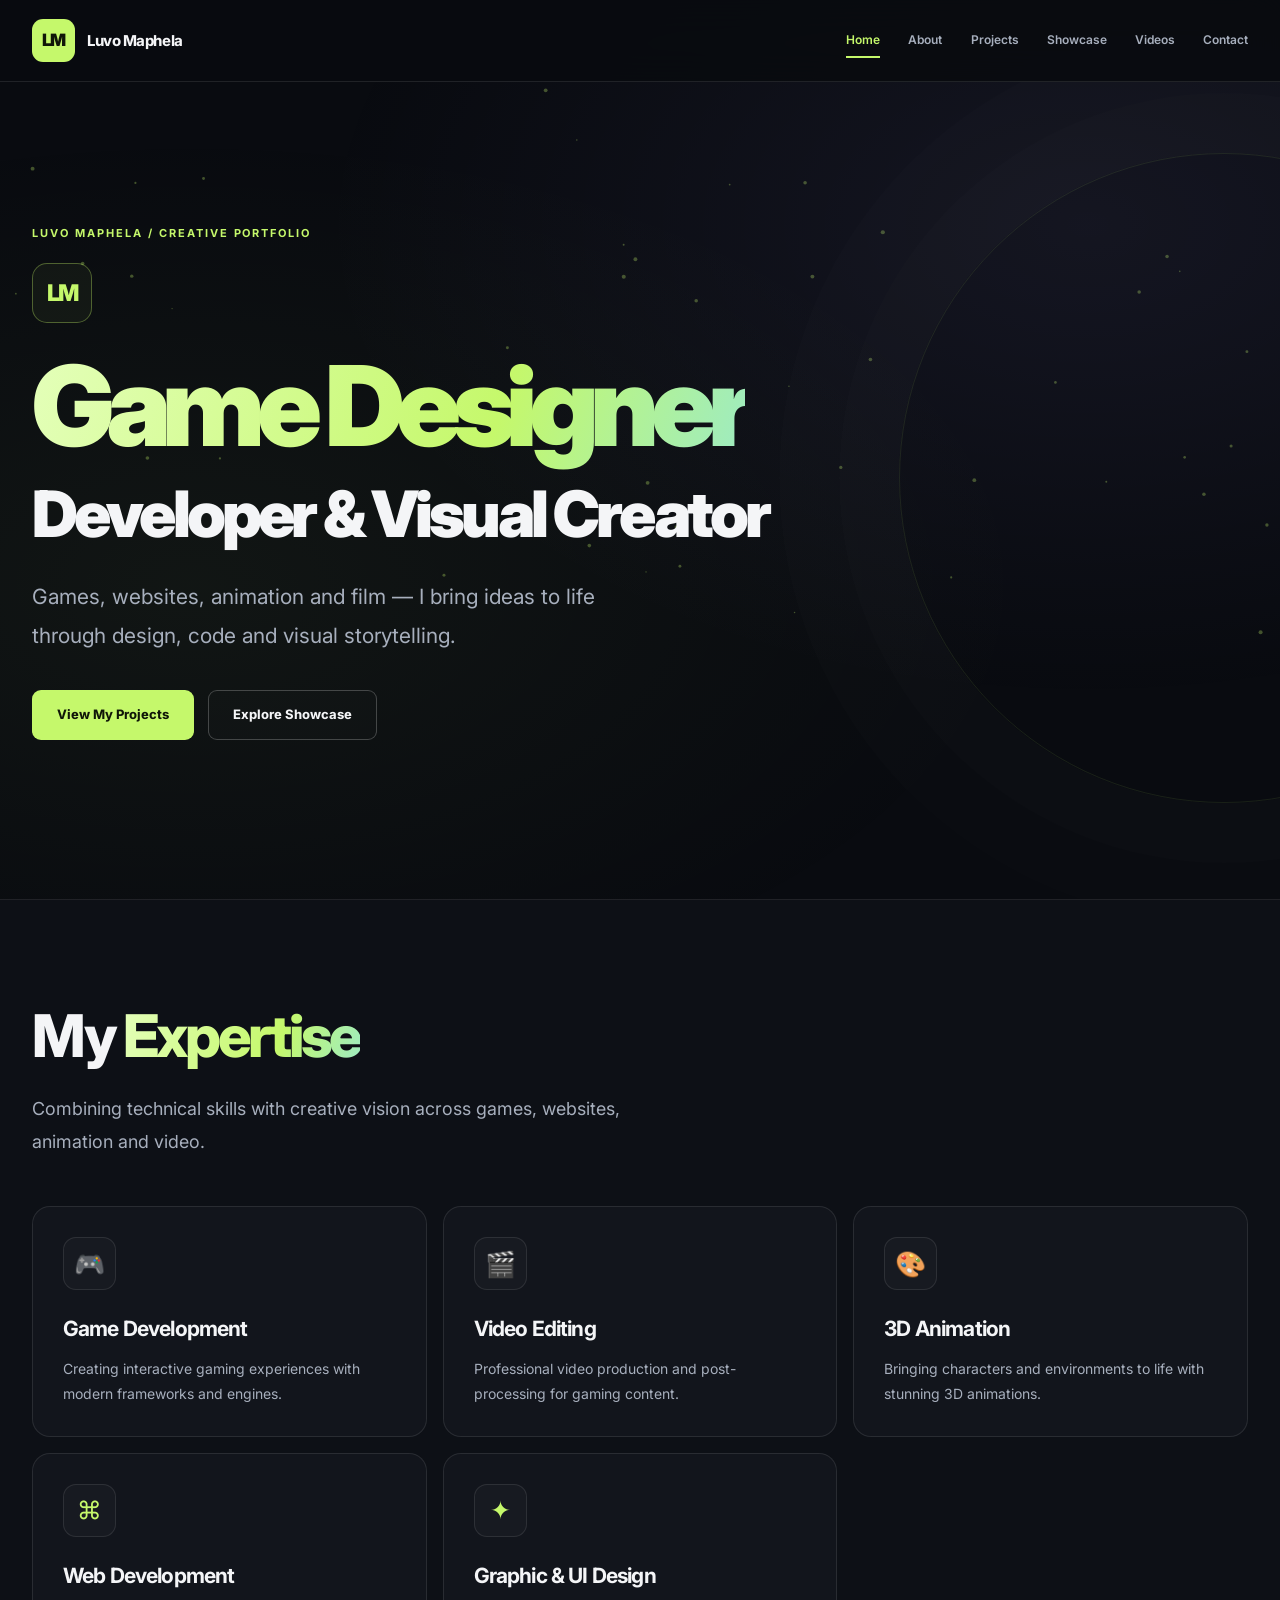
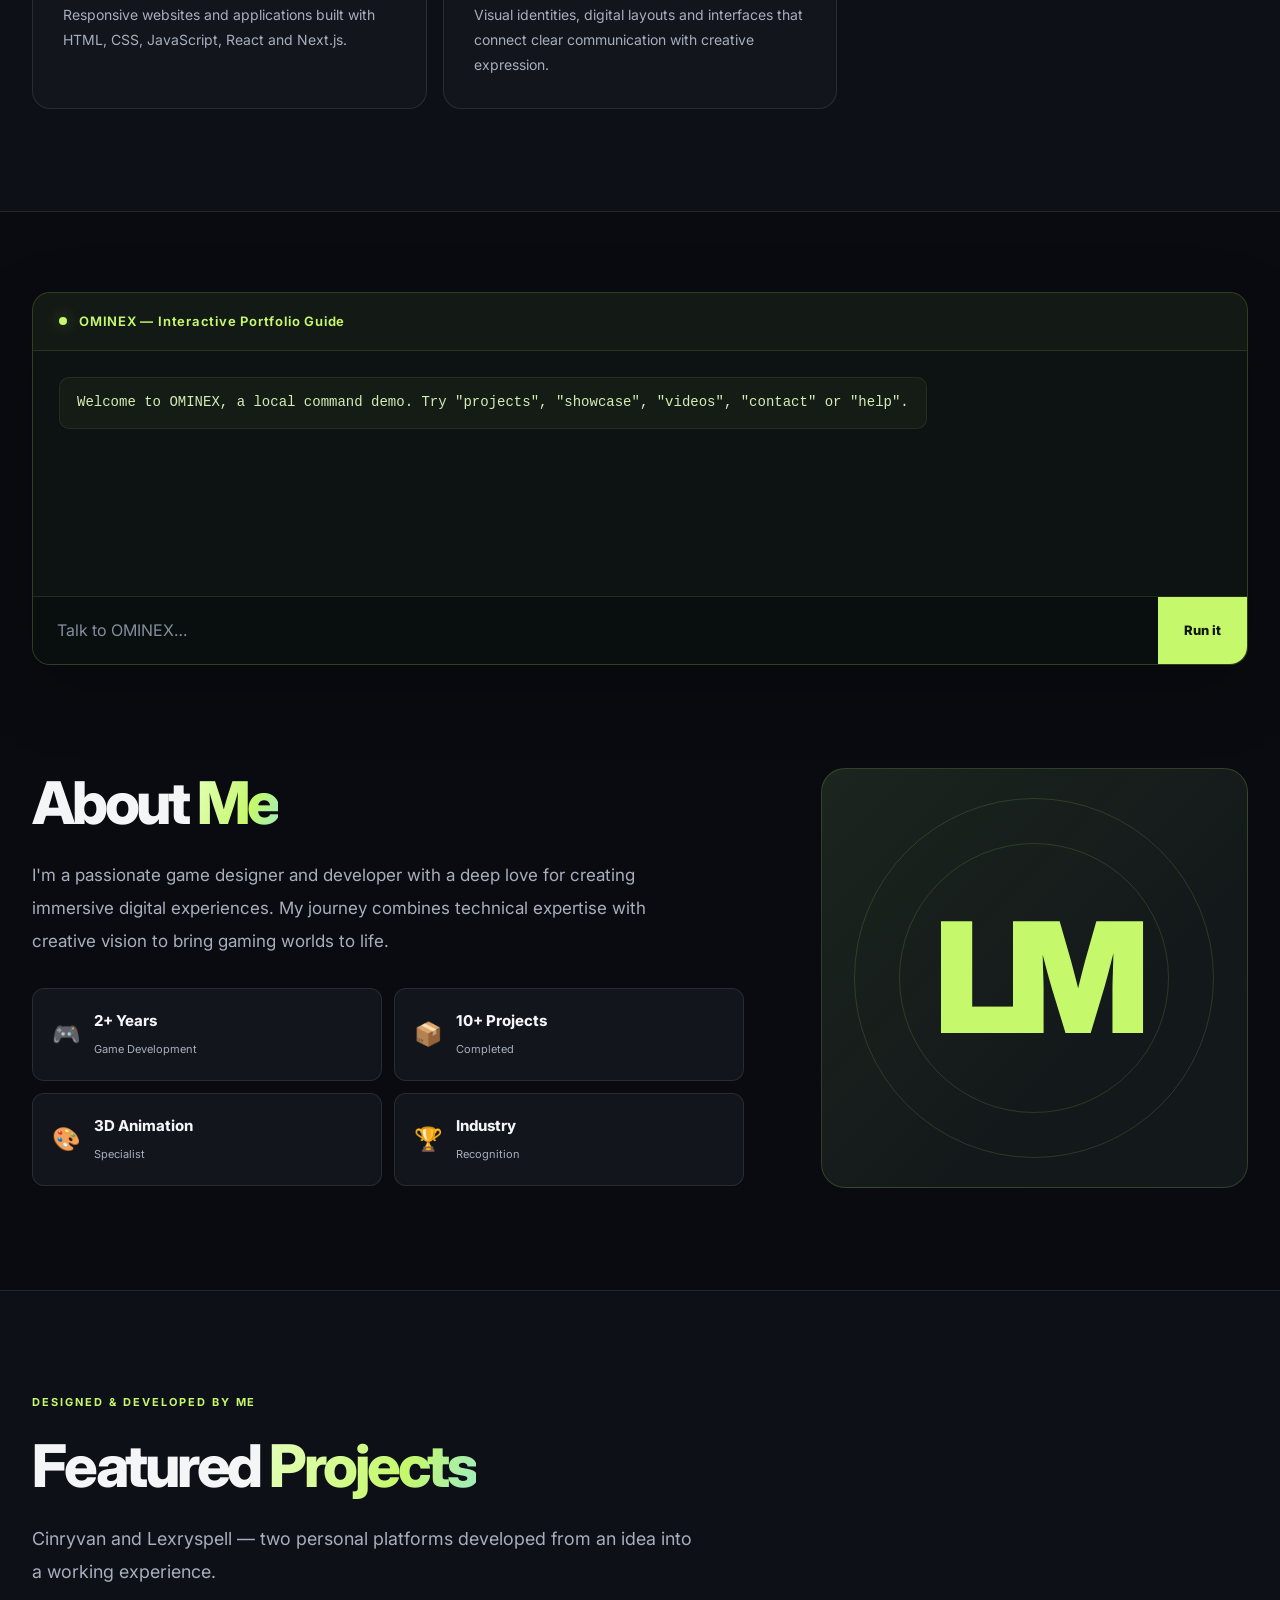
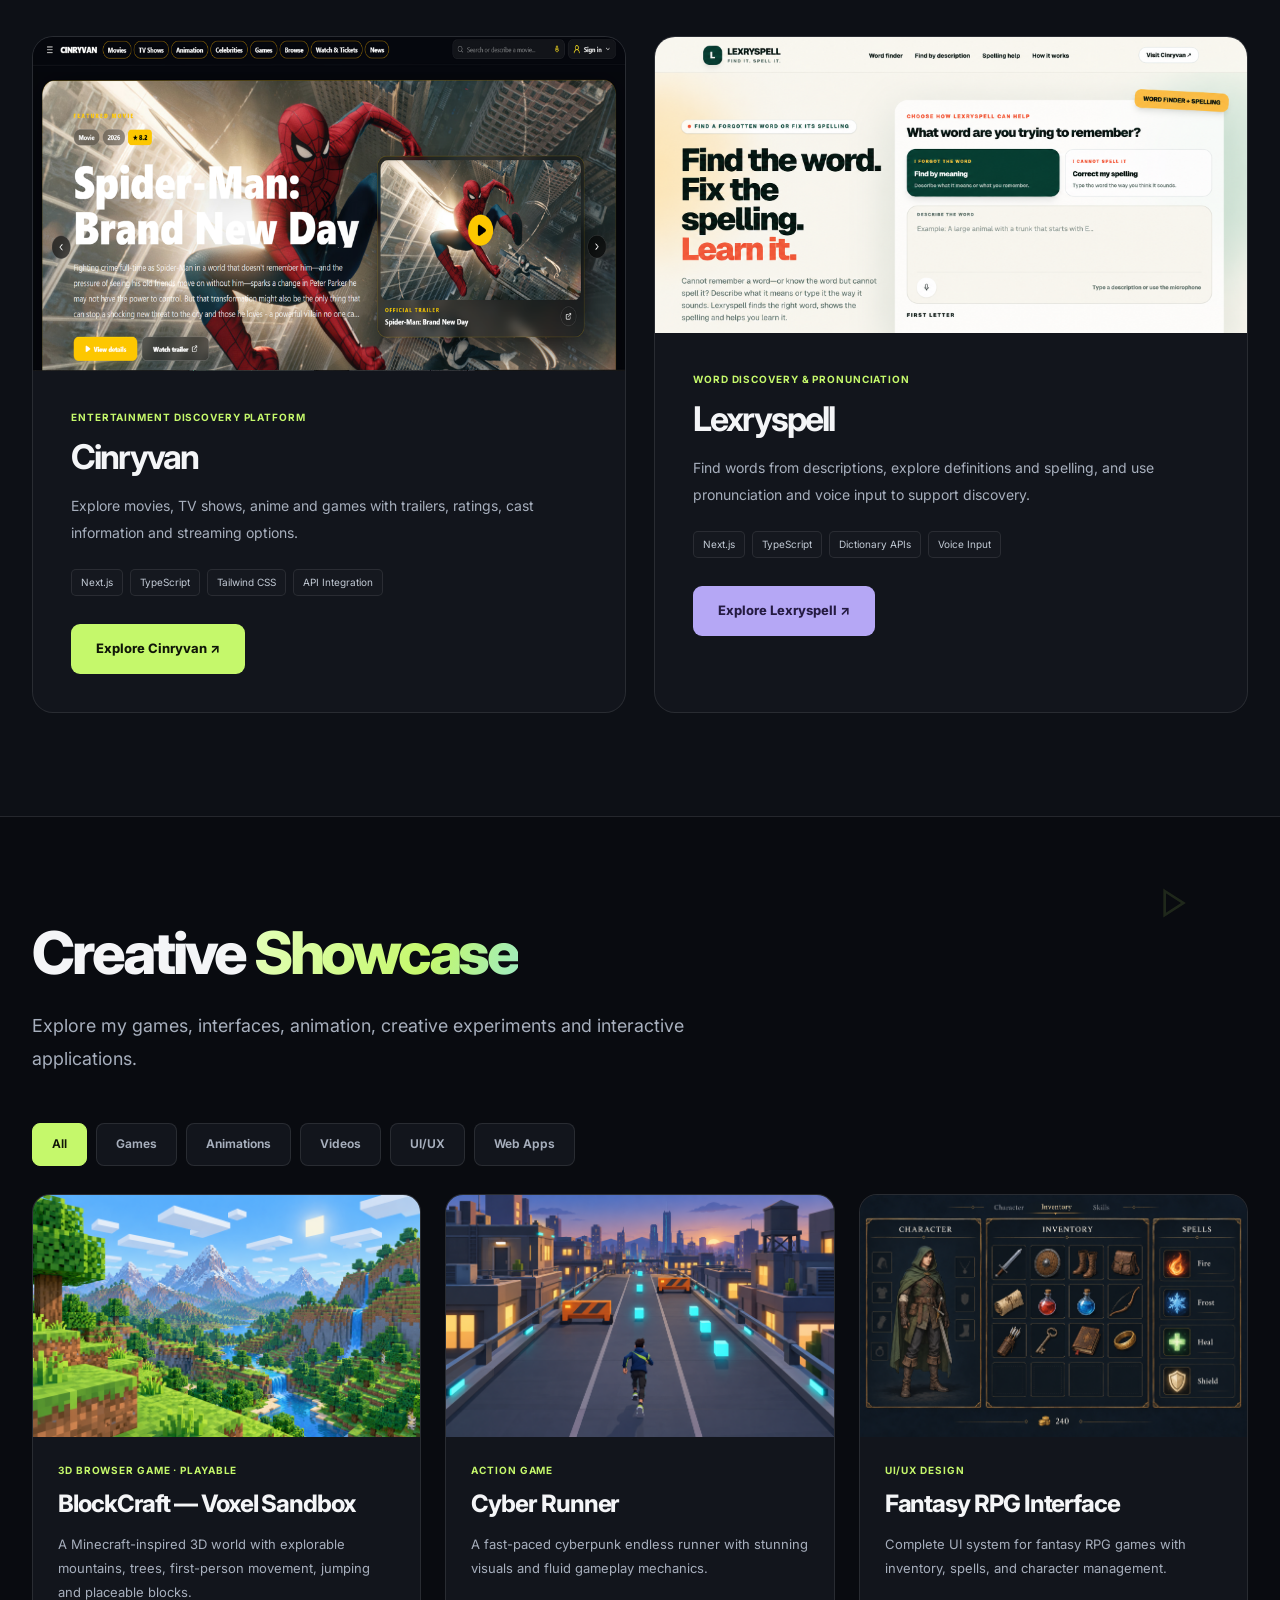
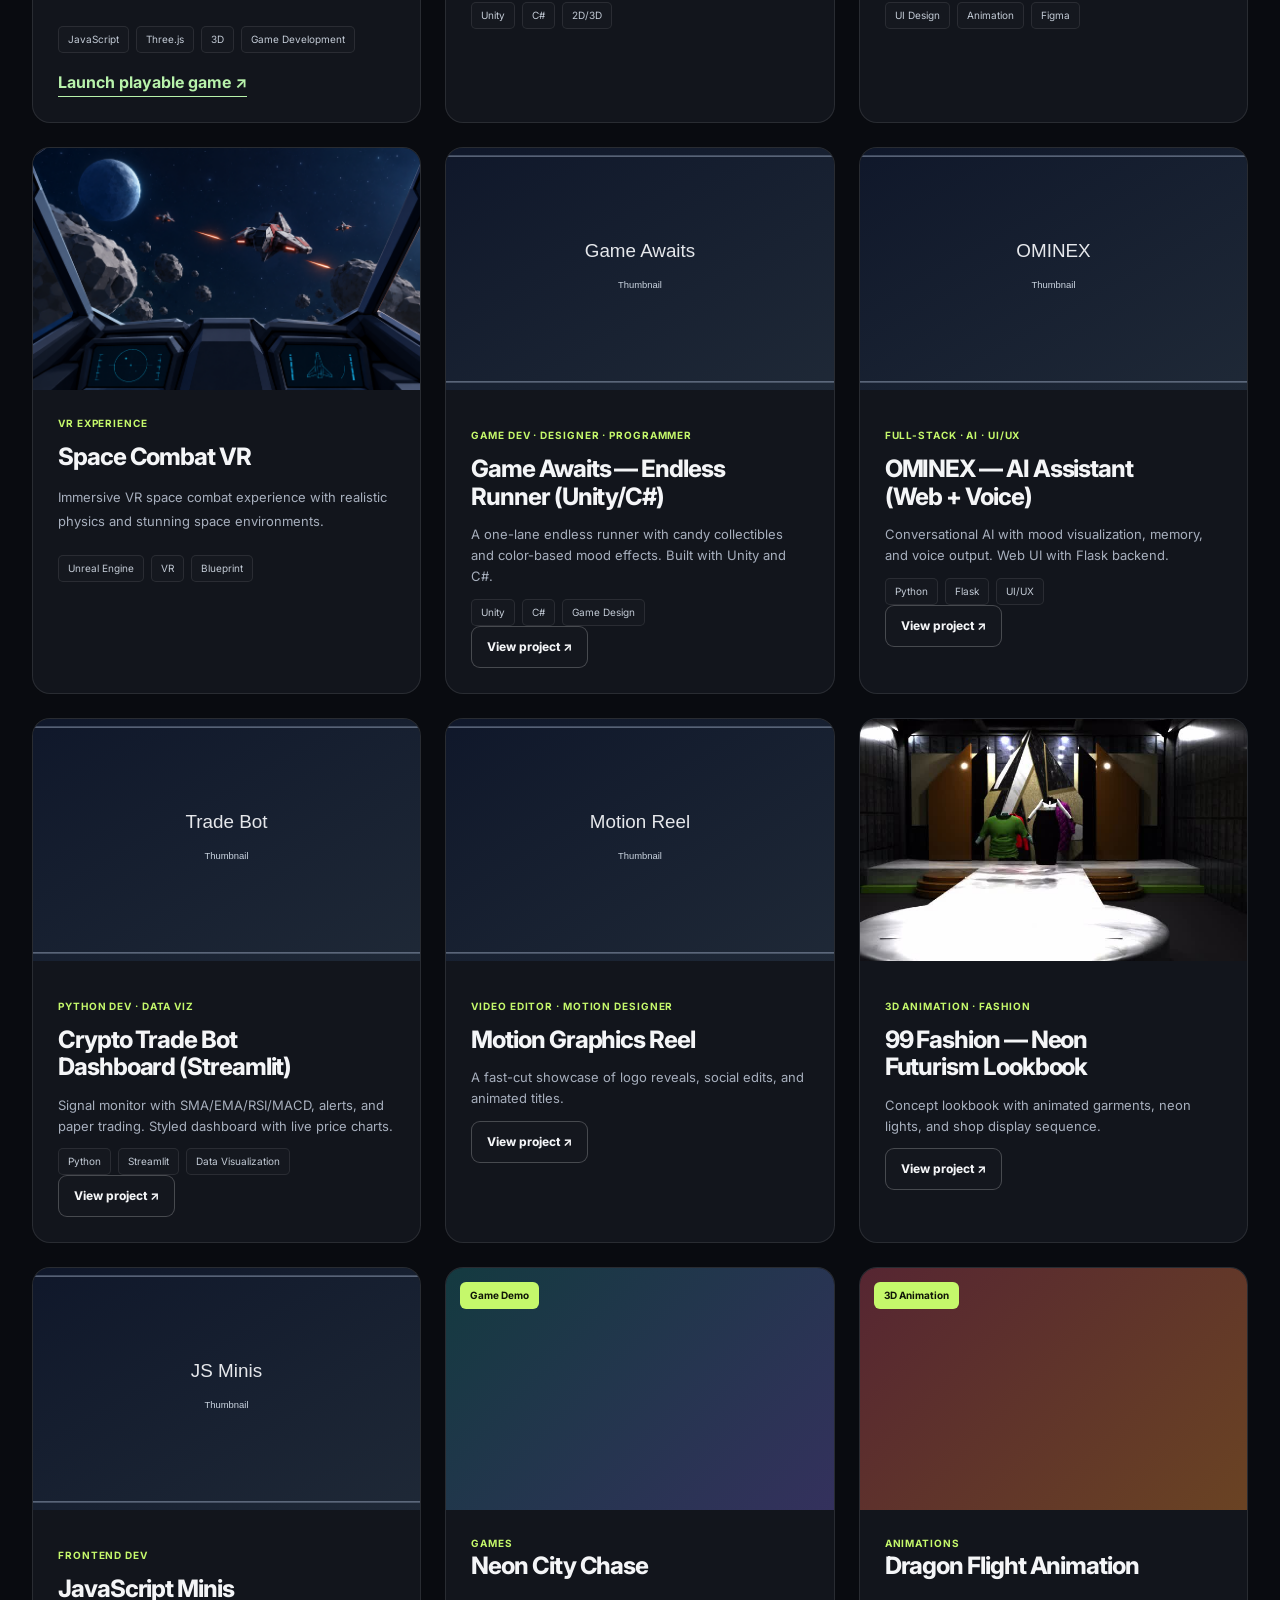
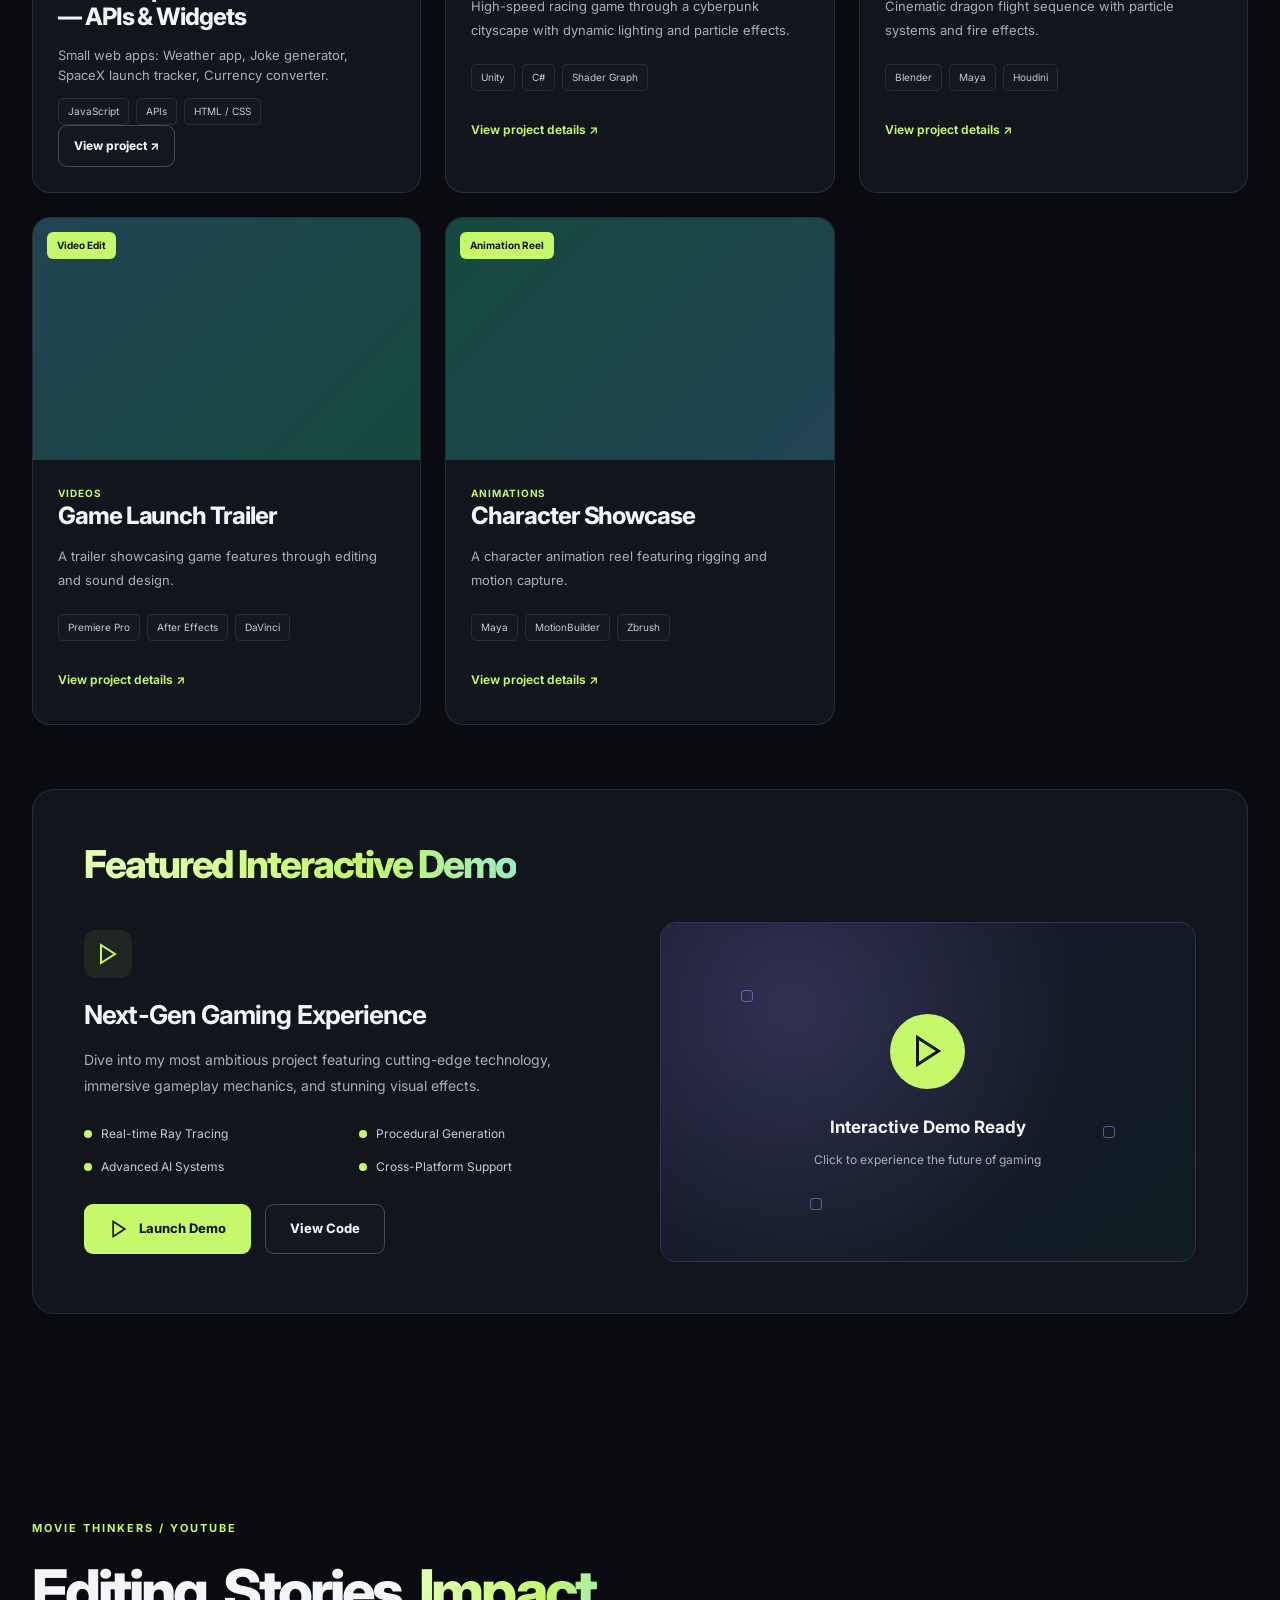
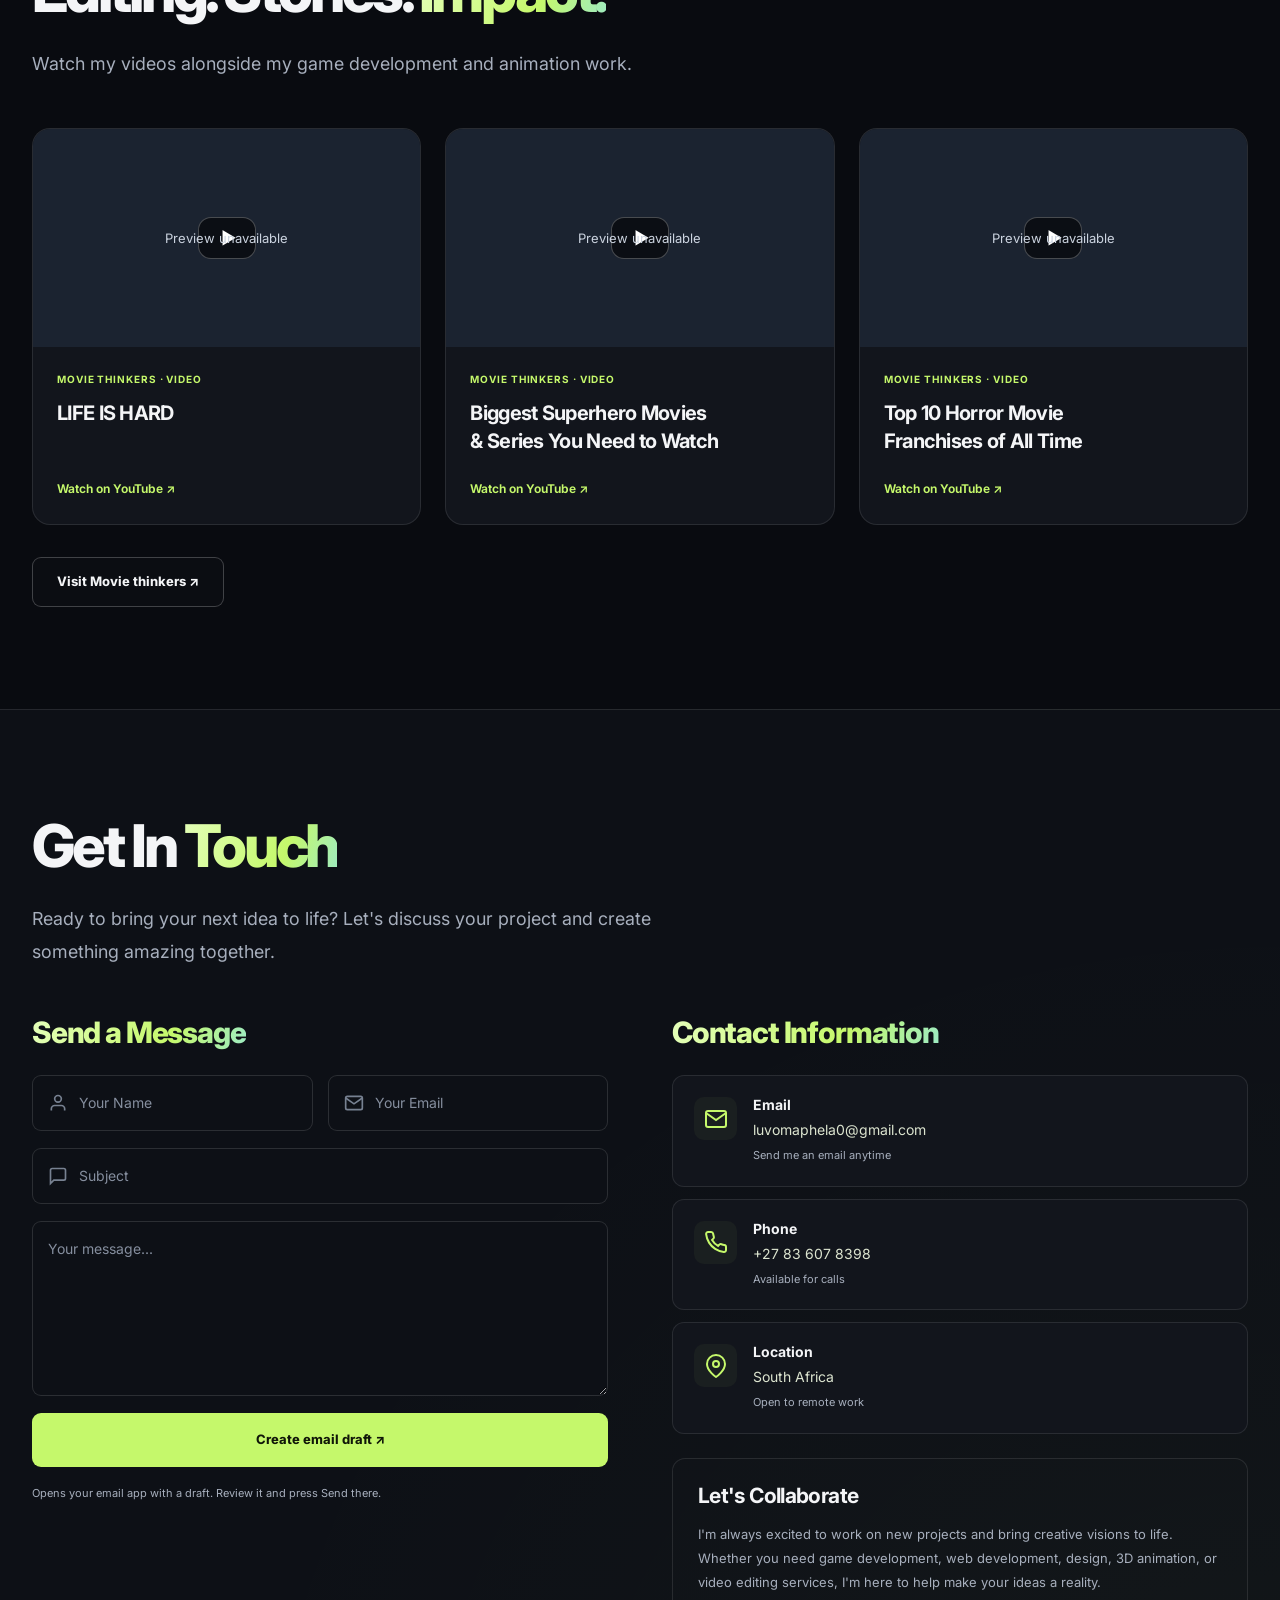
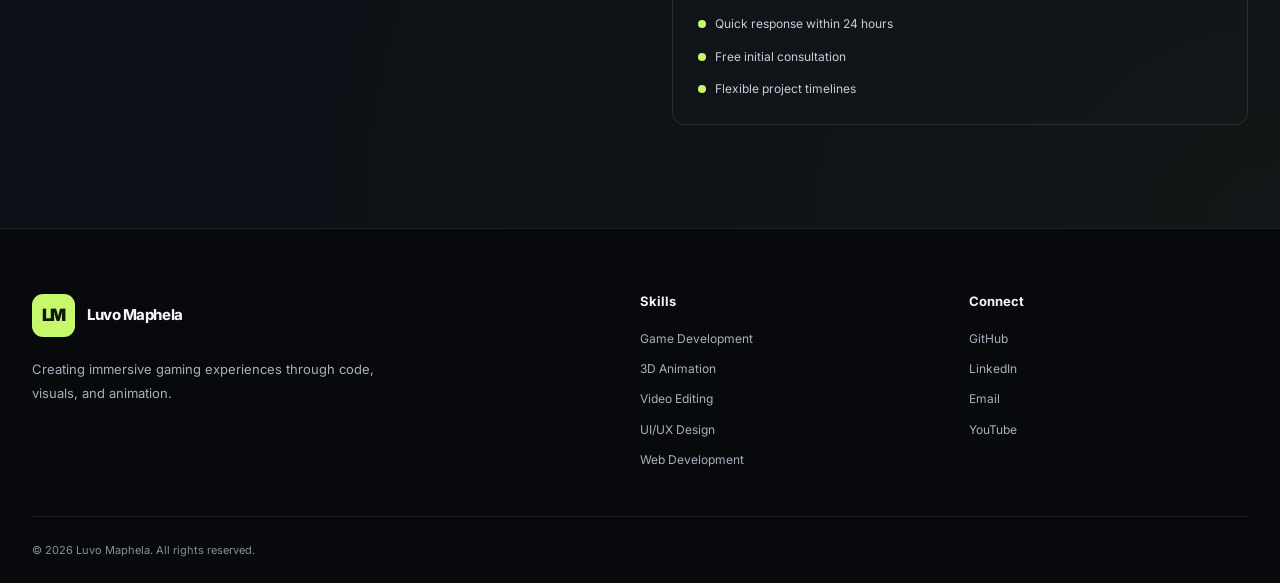
==== commit 8728a080: "Add missing showcase thumbnails" ====
--- a/index.html
+++ b/index.html
@@ -648,6 +648,13 @@
             class="project-card restored-project"
             data-category="Games"
           >
+          <div class="project-image">
+            <img
+              src="img/game-awaits-thumb.svg"
+              alt="Game Awaits endless runner preview"
+              loading="lazy"
+            >
+          </div>
             <div class="project-content">
               <p class="project-category">
                 Game Dev · Designer · Programmer
@@ -682,6 +689,13 @@
             class="project-card restored-project"
             data-category="Web Apps"
           >
+          <div class="project-image">
+            <img
+              src="img/ominex-thumb.svg"
+              alt="OMINEX AI assistant preview"
+              loading="lazy"
+            >
+          </div>
             <div class="project-content">
               <p class="project-category">Full-stack · AI · UI/UX</p>
 
@@ -714,6 +728,13 @@
             class="project-card restored-project"
             data-category="Web Apps"
           >
+          <div class="project-image">
+            <img
+              src="img/tradebot-thumb.svg"
+              alt="Crypto Trade Bot dashboard preview"
+              loading="lazy"
+            >
+          </div>
             <div class="project-content">
               <p class="project-category">Python Dev · Data Viz</p>
 
@@ -746,6 +767,13 @@
             class="project-card restored-project"
             data-category="Videos"
           >
+          <div class="project-image">
+            <img
+              src="img/motion-thumb.svg"
+              alt="Motion graphics reel preview"
+              loading="lazy"
+            >
+          </div>
             <div class="project-content">
               <p class="project-category">
                 Video Editor · Motion Designer
@@ -808,7 +836,14 @@
             class="project-card restored-project"
             data-category="Web Apps"
           >
-            <div class="project-content">
+          <div class="project-image">
+            <img
+              src="img/js-thumb.svg"
+              alt="JavaScript apps and widgets preview"
+              loading="lazy"
+            >
+          </div>
+              <div class="project-content">
               <p class="project-category">Frontend Dev</p>
 
               <h3 class="project-title">
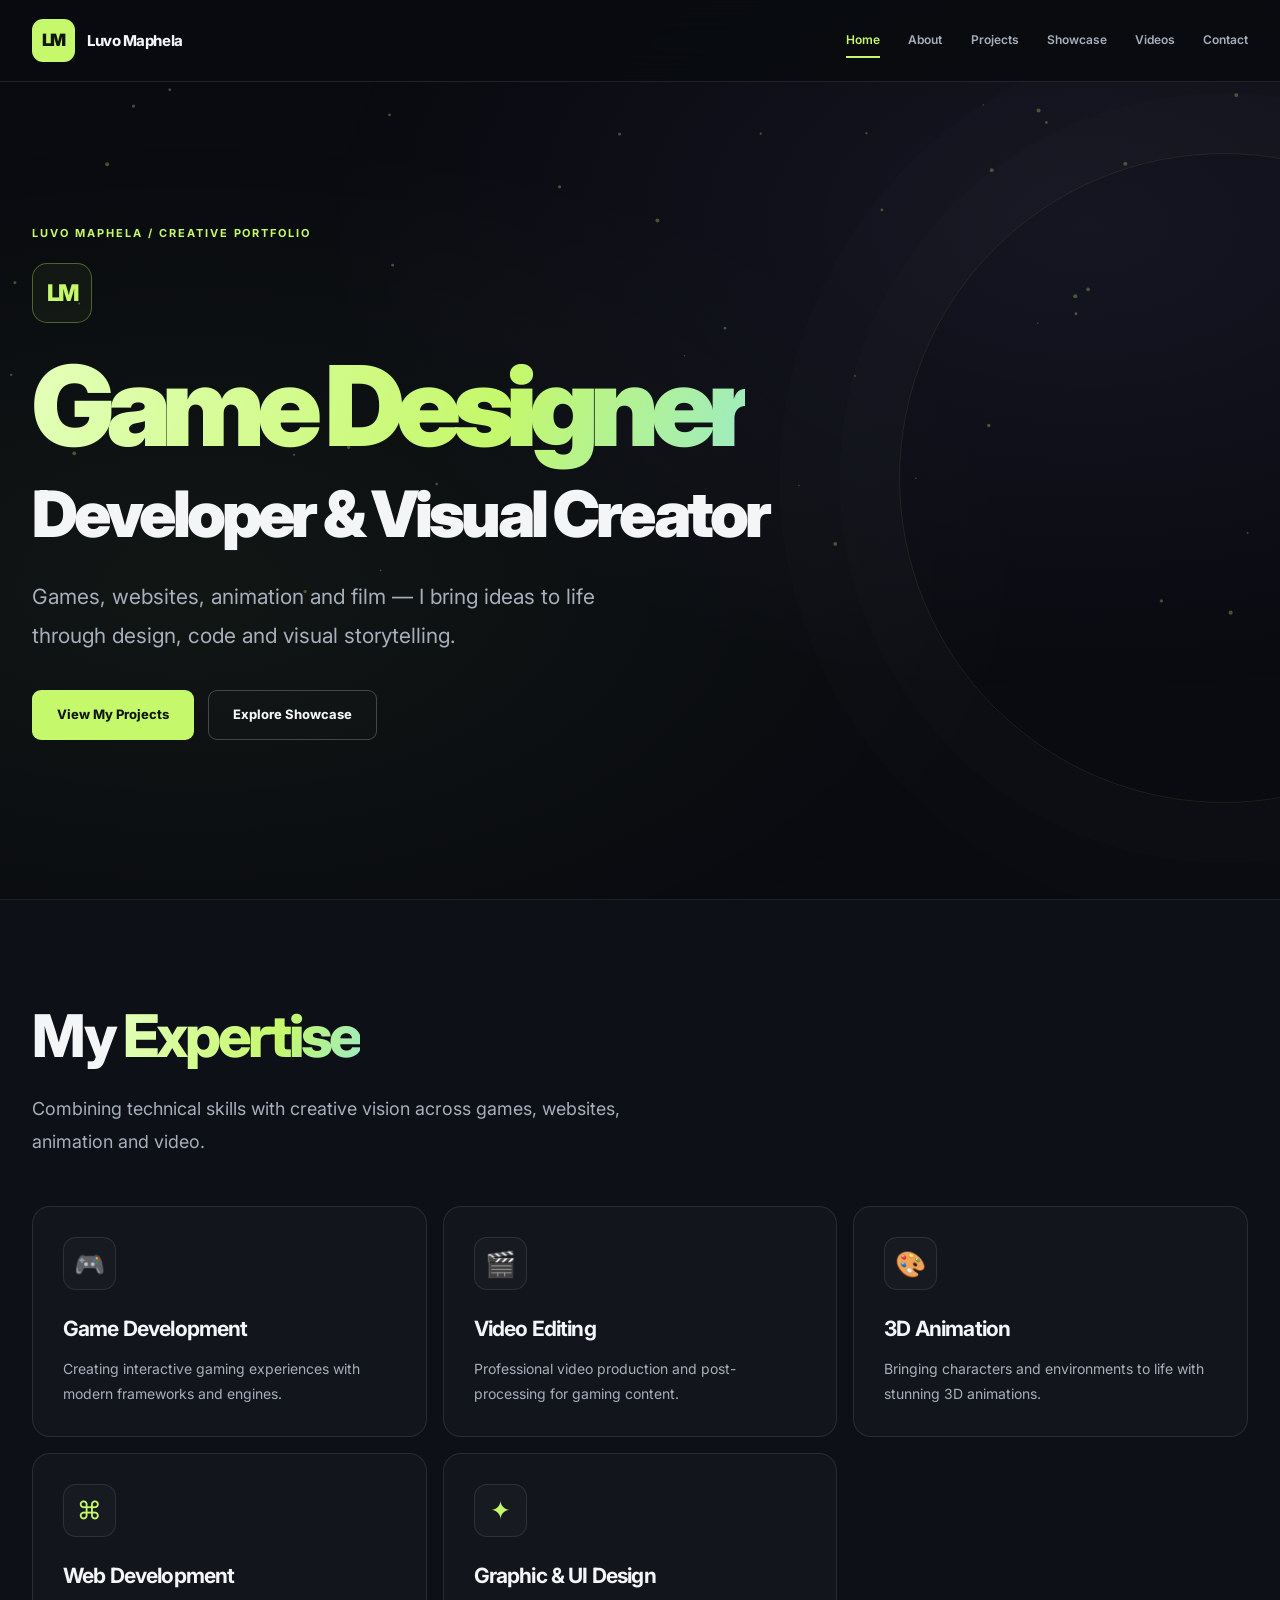
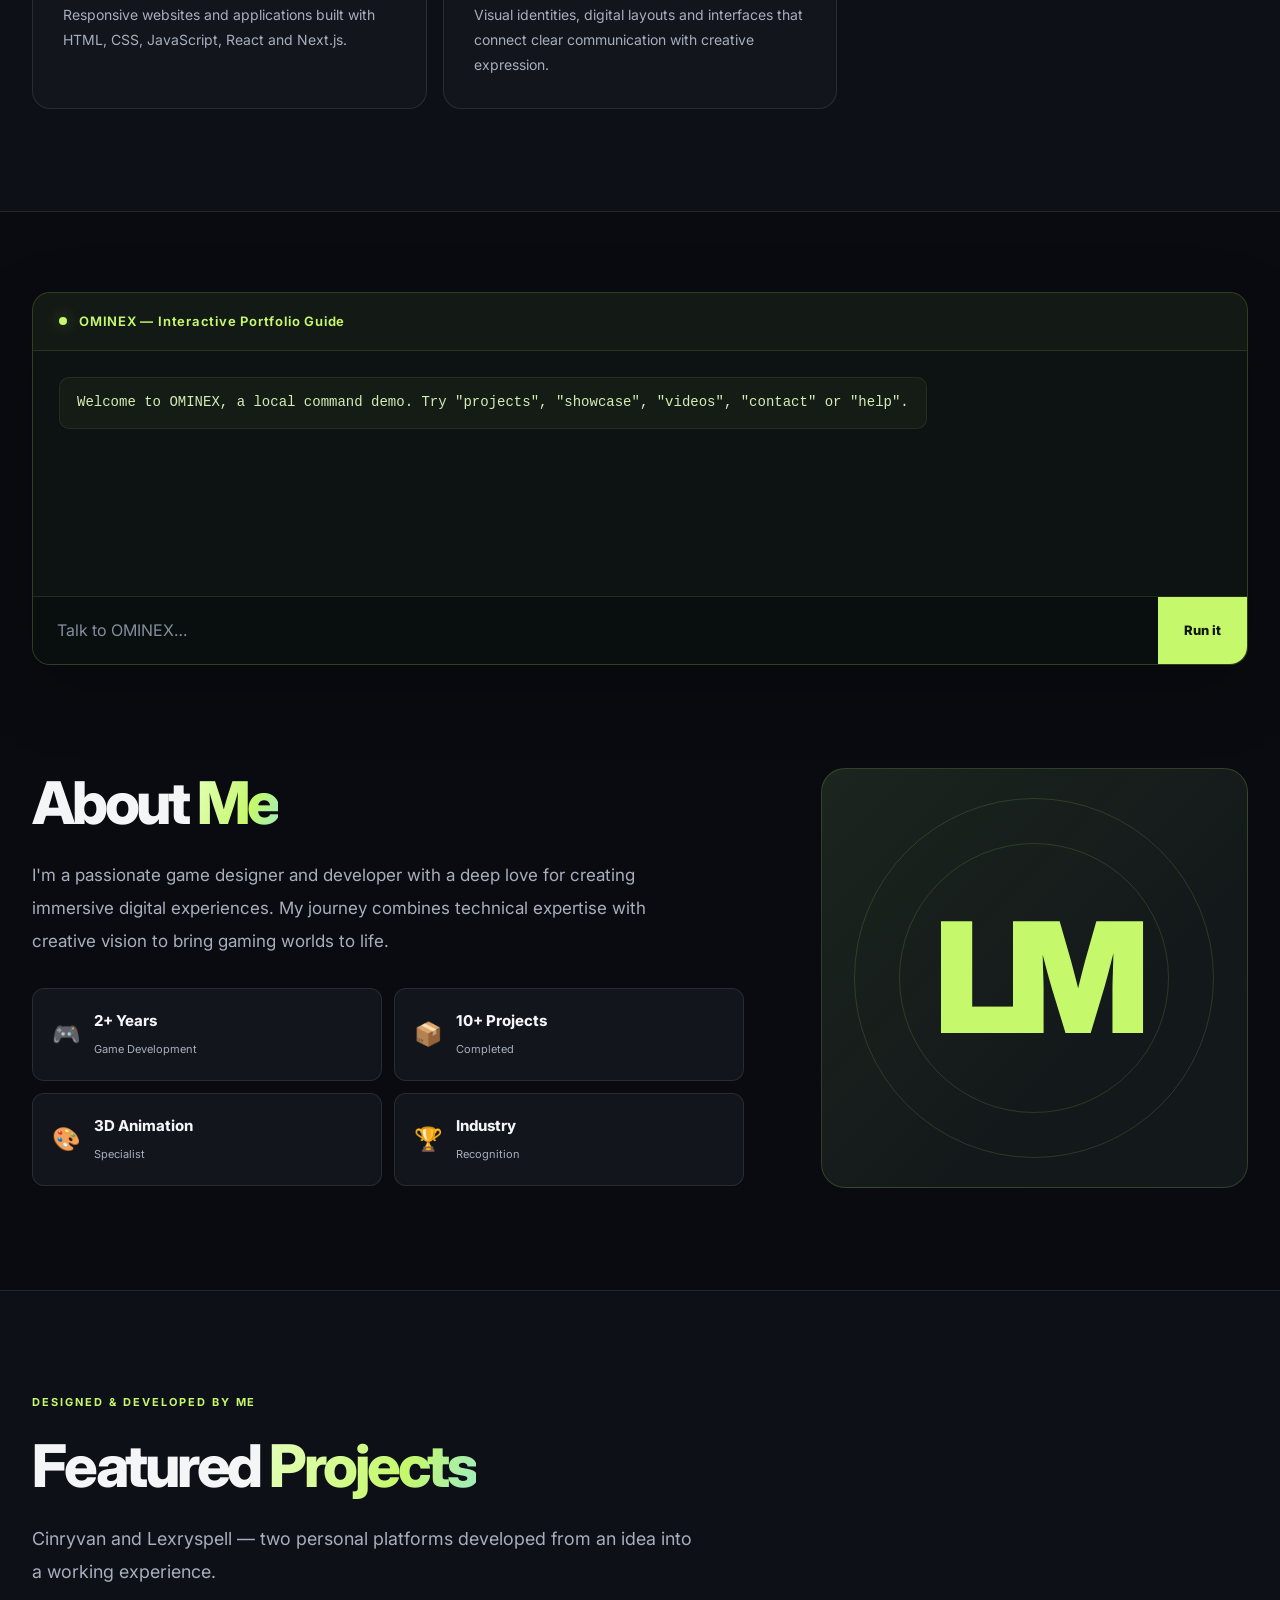
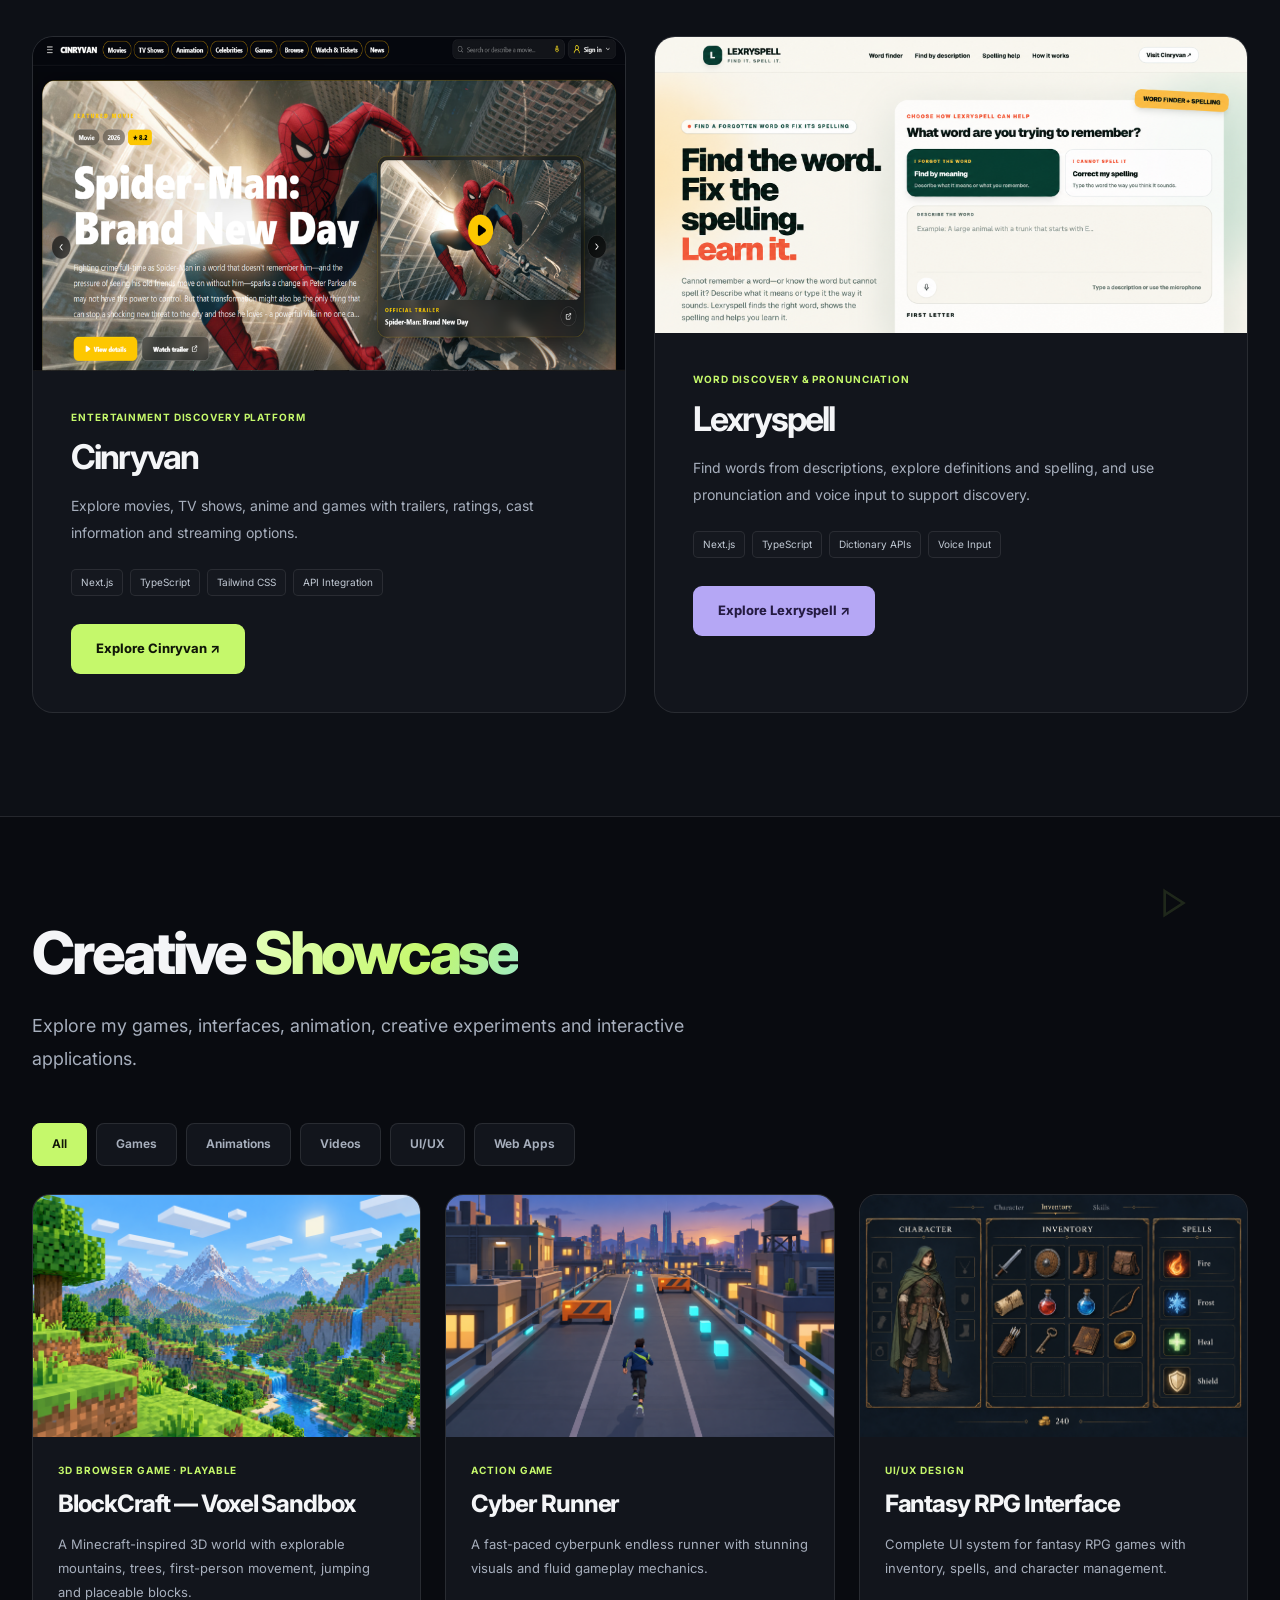
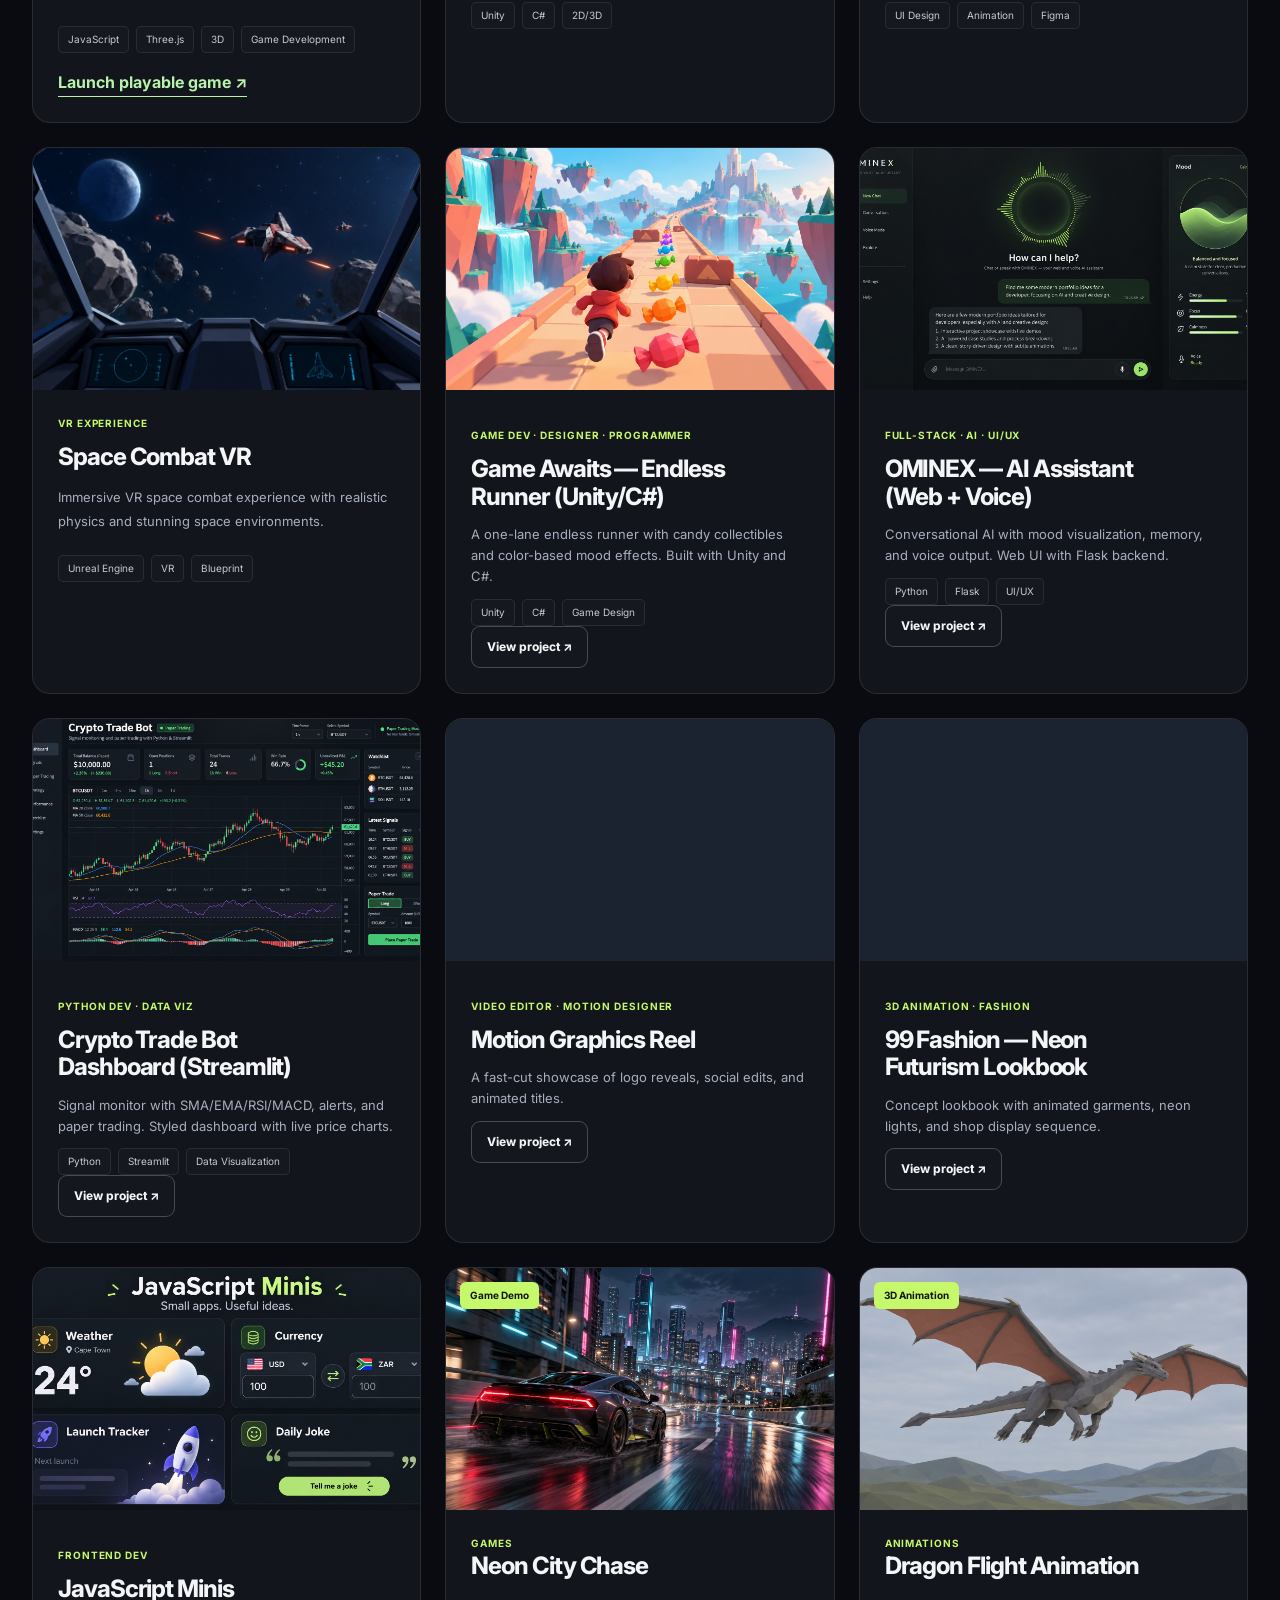
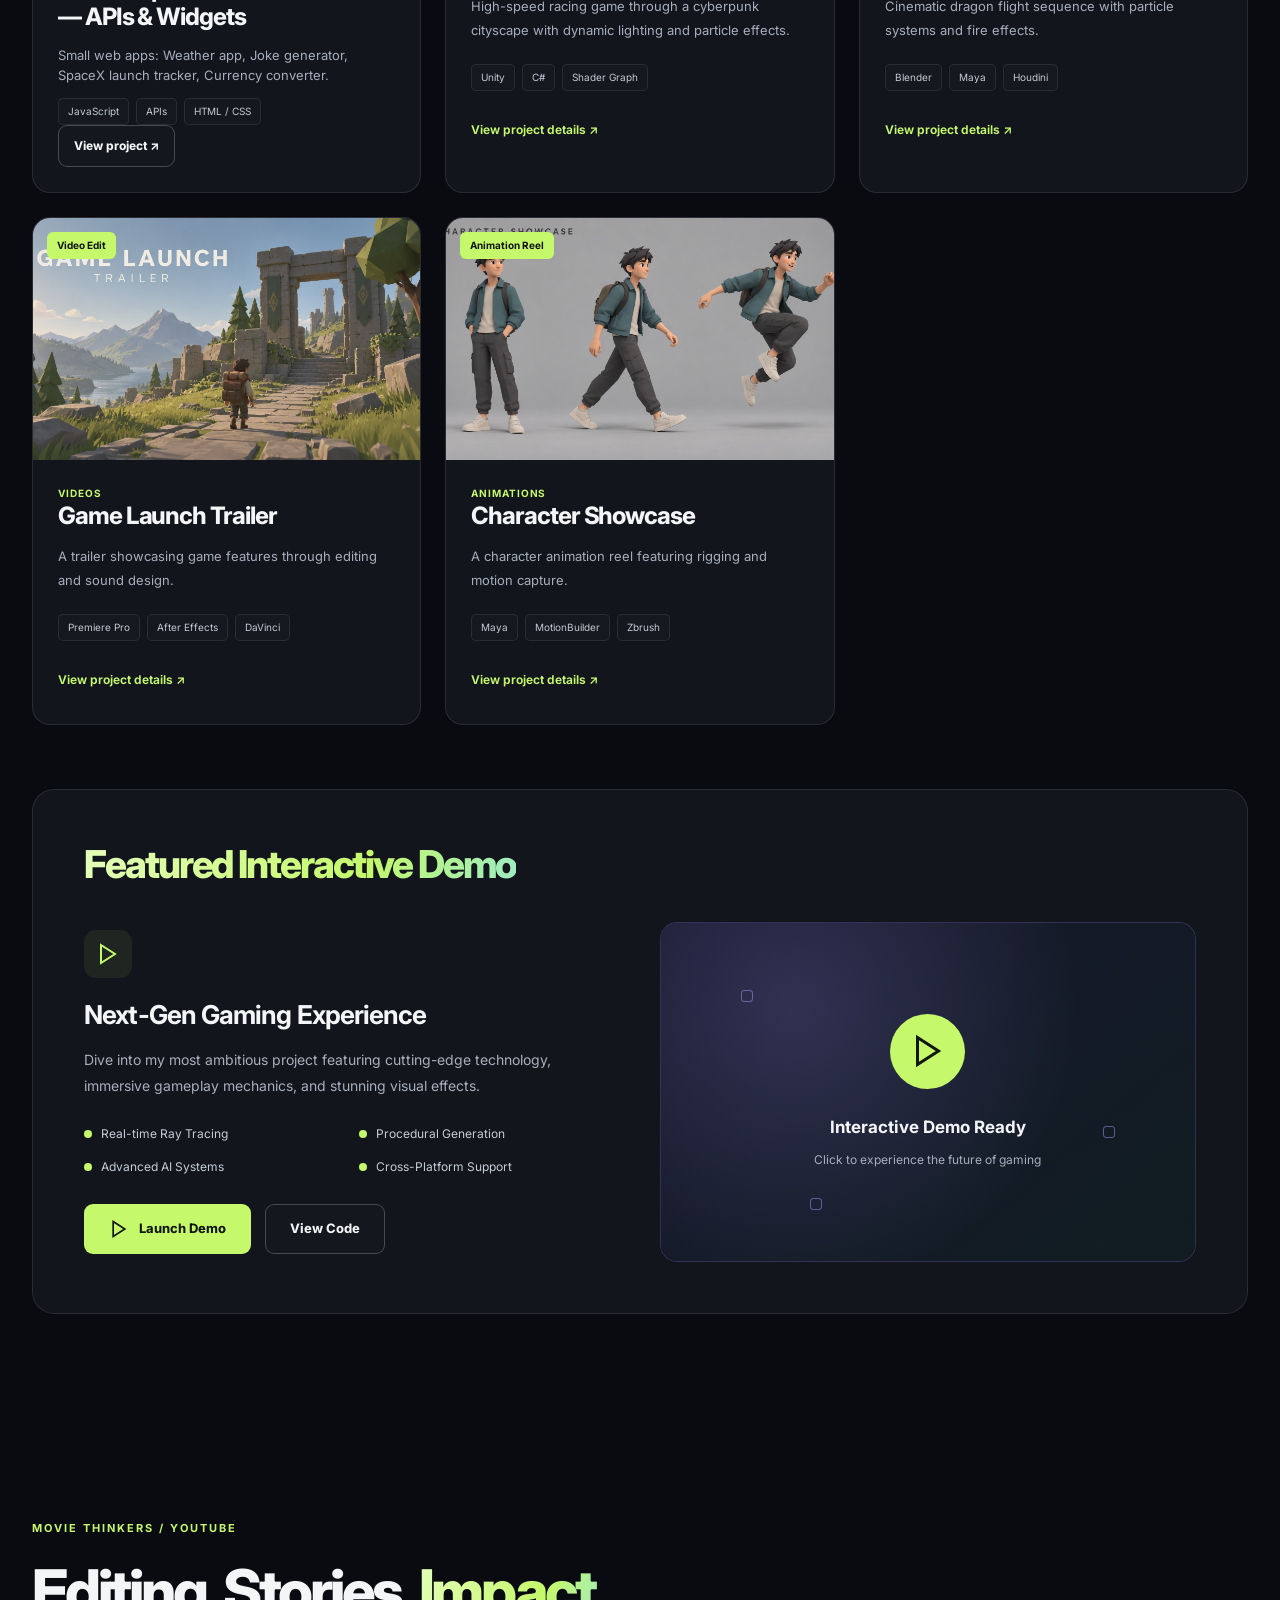
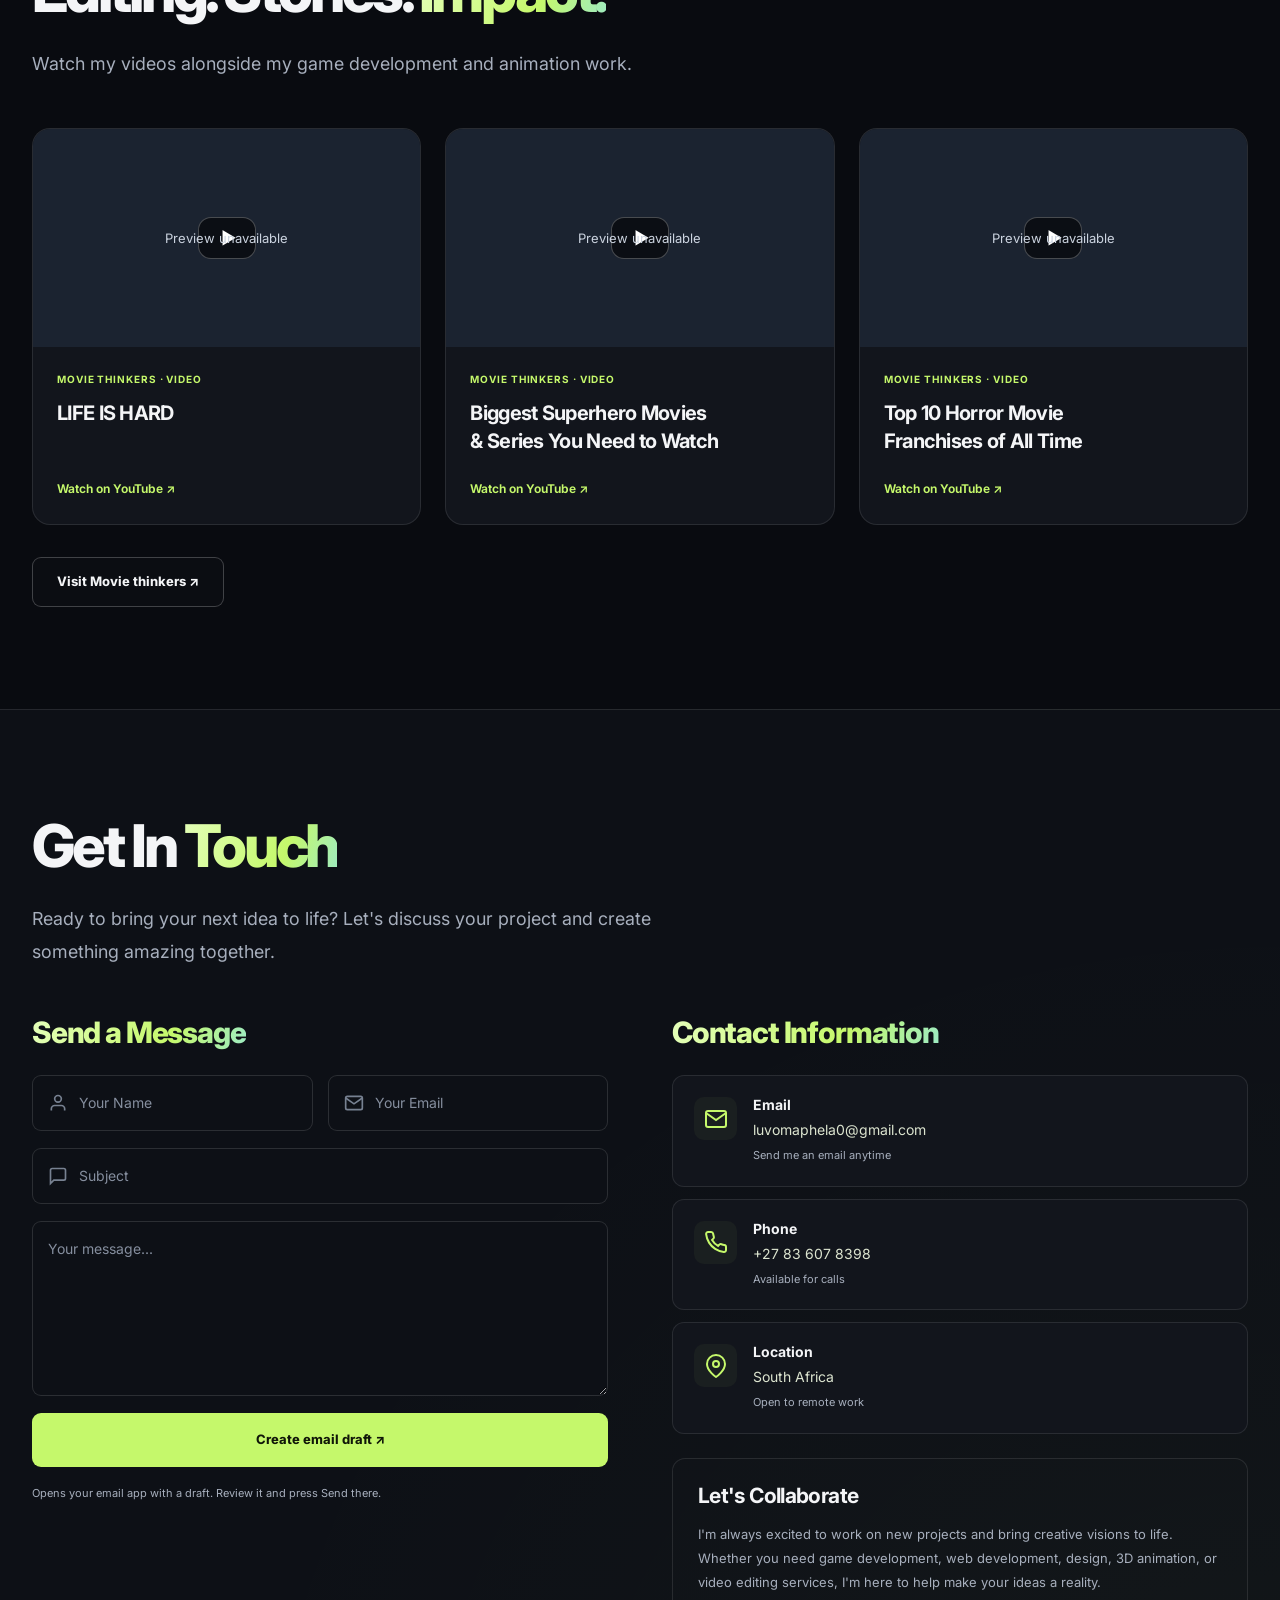
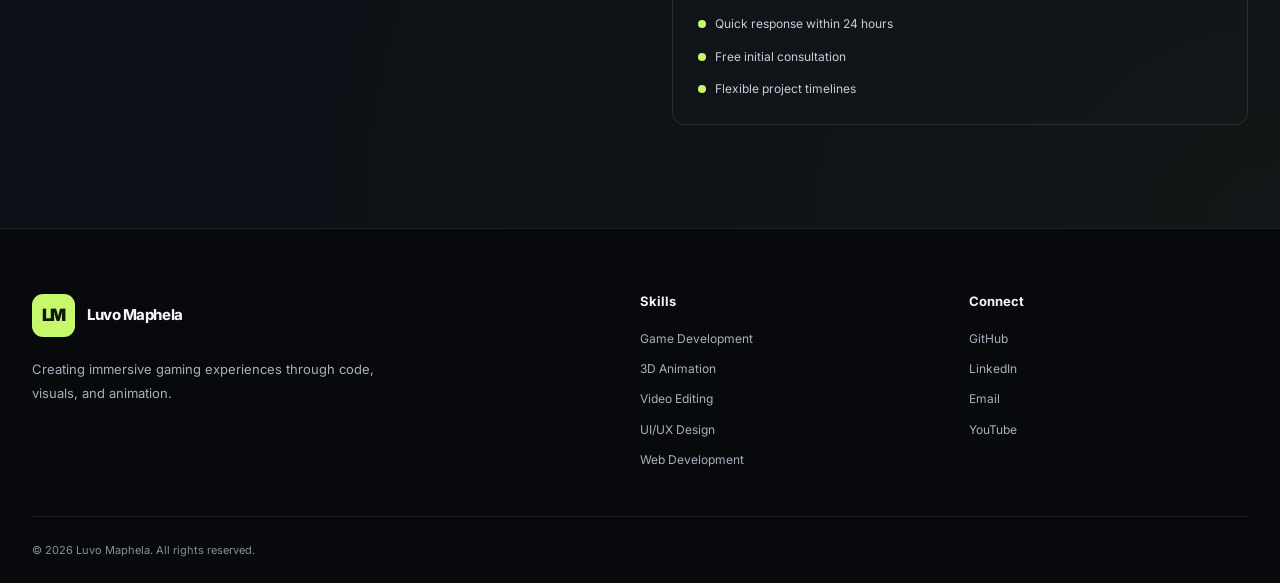
==== commit 7e65f1ed: "Add portfolio showcase cover images" ====
--- a/index.html
+++ b/index.html
@@ -650,7 +650,7 @@
           >
           <div class="project-image">
             <img
-              src="img/game-awaits-thumb.svg"
+              src="img/game-awaits-thumb.png"
               alt="Game Awaits endless runner preview"
               loading="lazy"
             >
@@ -691,7 +691,7 @@
           >
           <div class="project-image">
             <img
-              src="img/ominex-thumb.svg"
+              src="img/ominex-thumb.png"
               alt="OMINEX AI assistant preview"
               loading="lazy"
             >
@@ -730,7 +730,7 @@
           >
           <div class="project-image">
             <img
-              src="img/tradebot-thumb.svg"
+              src="img/tradebot-thumb.png"
               alt="Crypto Trade Bot dashboard preview"
               loading="lazy"
             >
@@ -769,7 +769,7 @@
           >
           <div class="project-image">
             <img
-              src="img/motion-thumb.svg"
+              src="img/motion-thumb.png"
               alt="Motion graphics reel preview"
               loading="lazy"
             >
@@ -838,7 +838,7 @@
           >
           <div class="project-image">
             <img
-              src="img/js-thumb.svg"
+              src="img/js-thumb.png"
               alt="JavaScript apps and widgets preview"
               loading="lazy"
             >
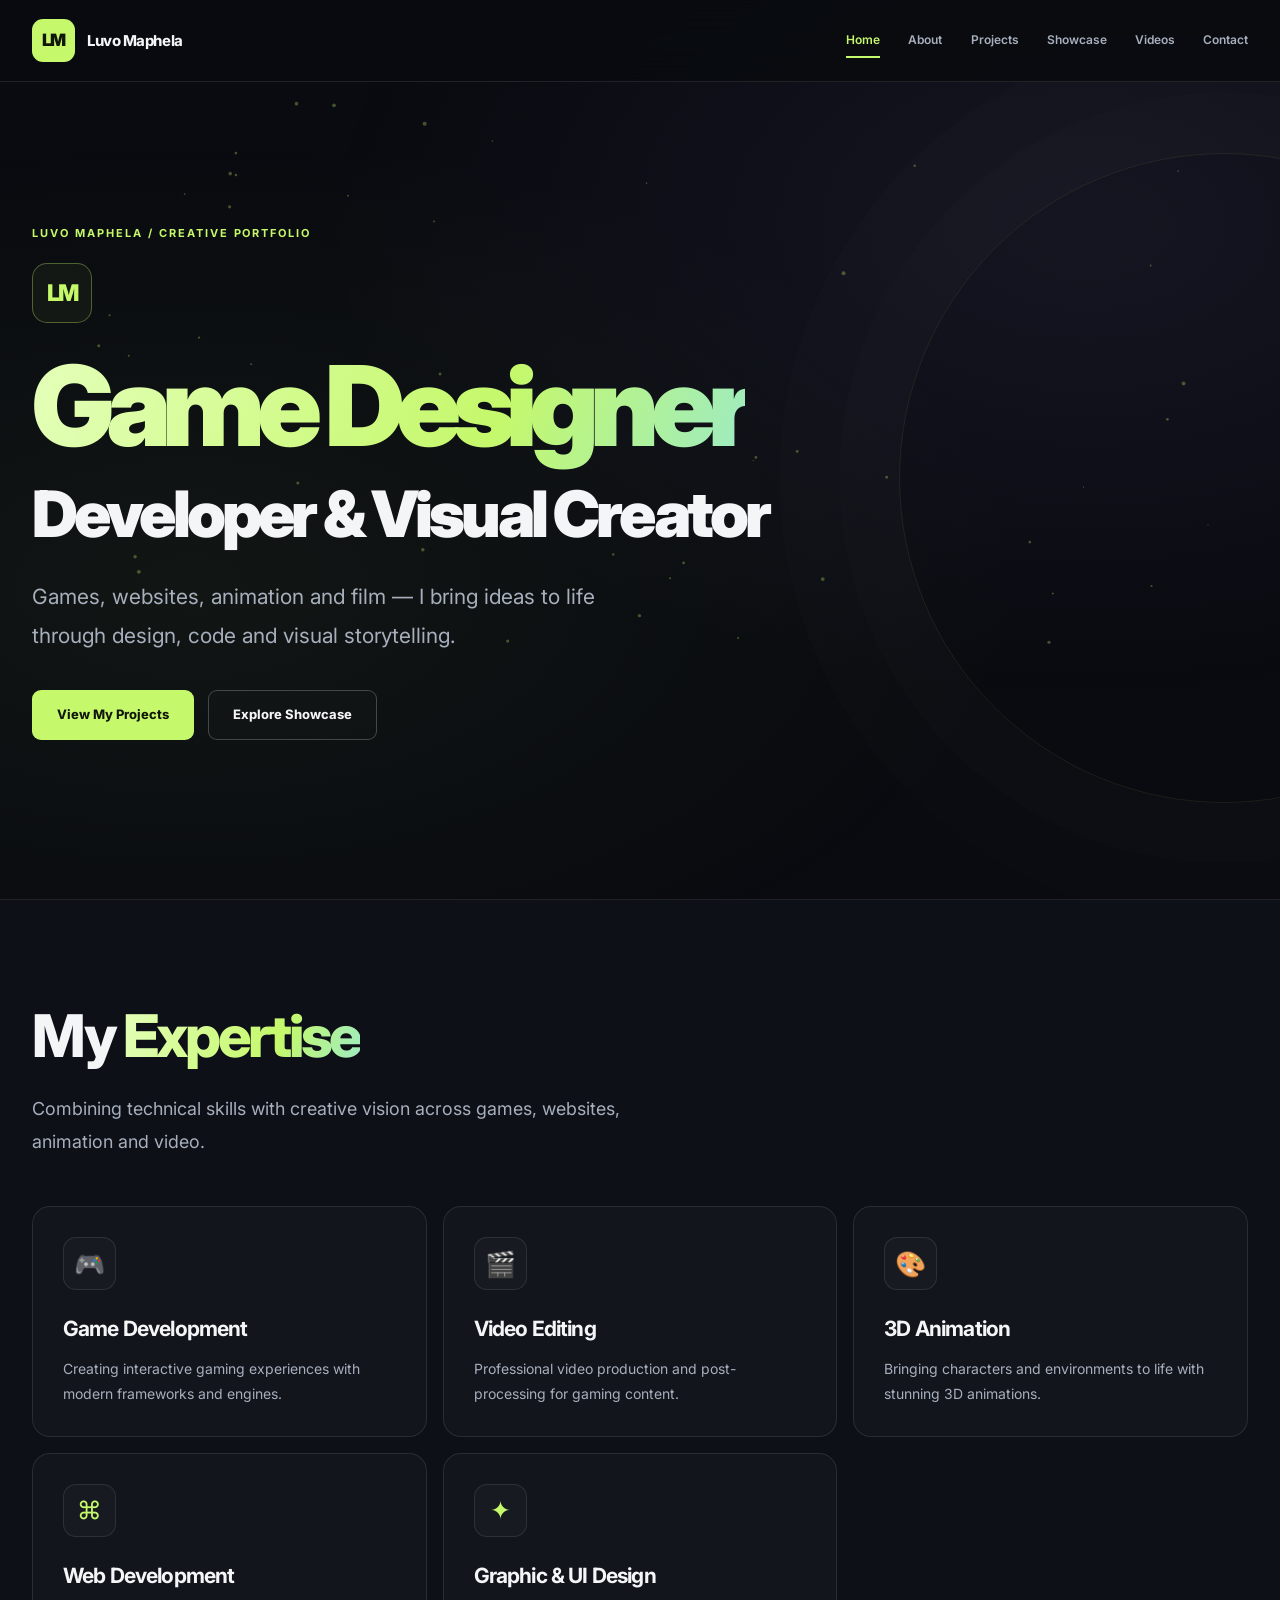
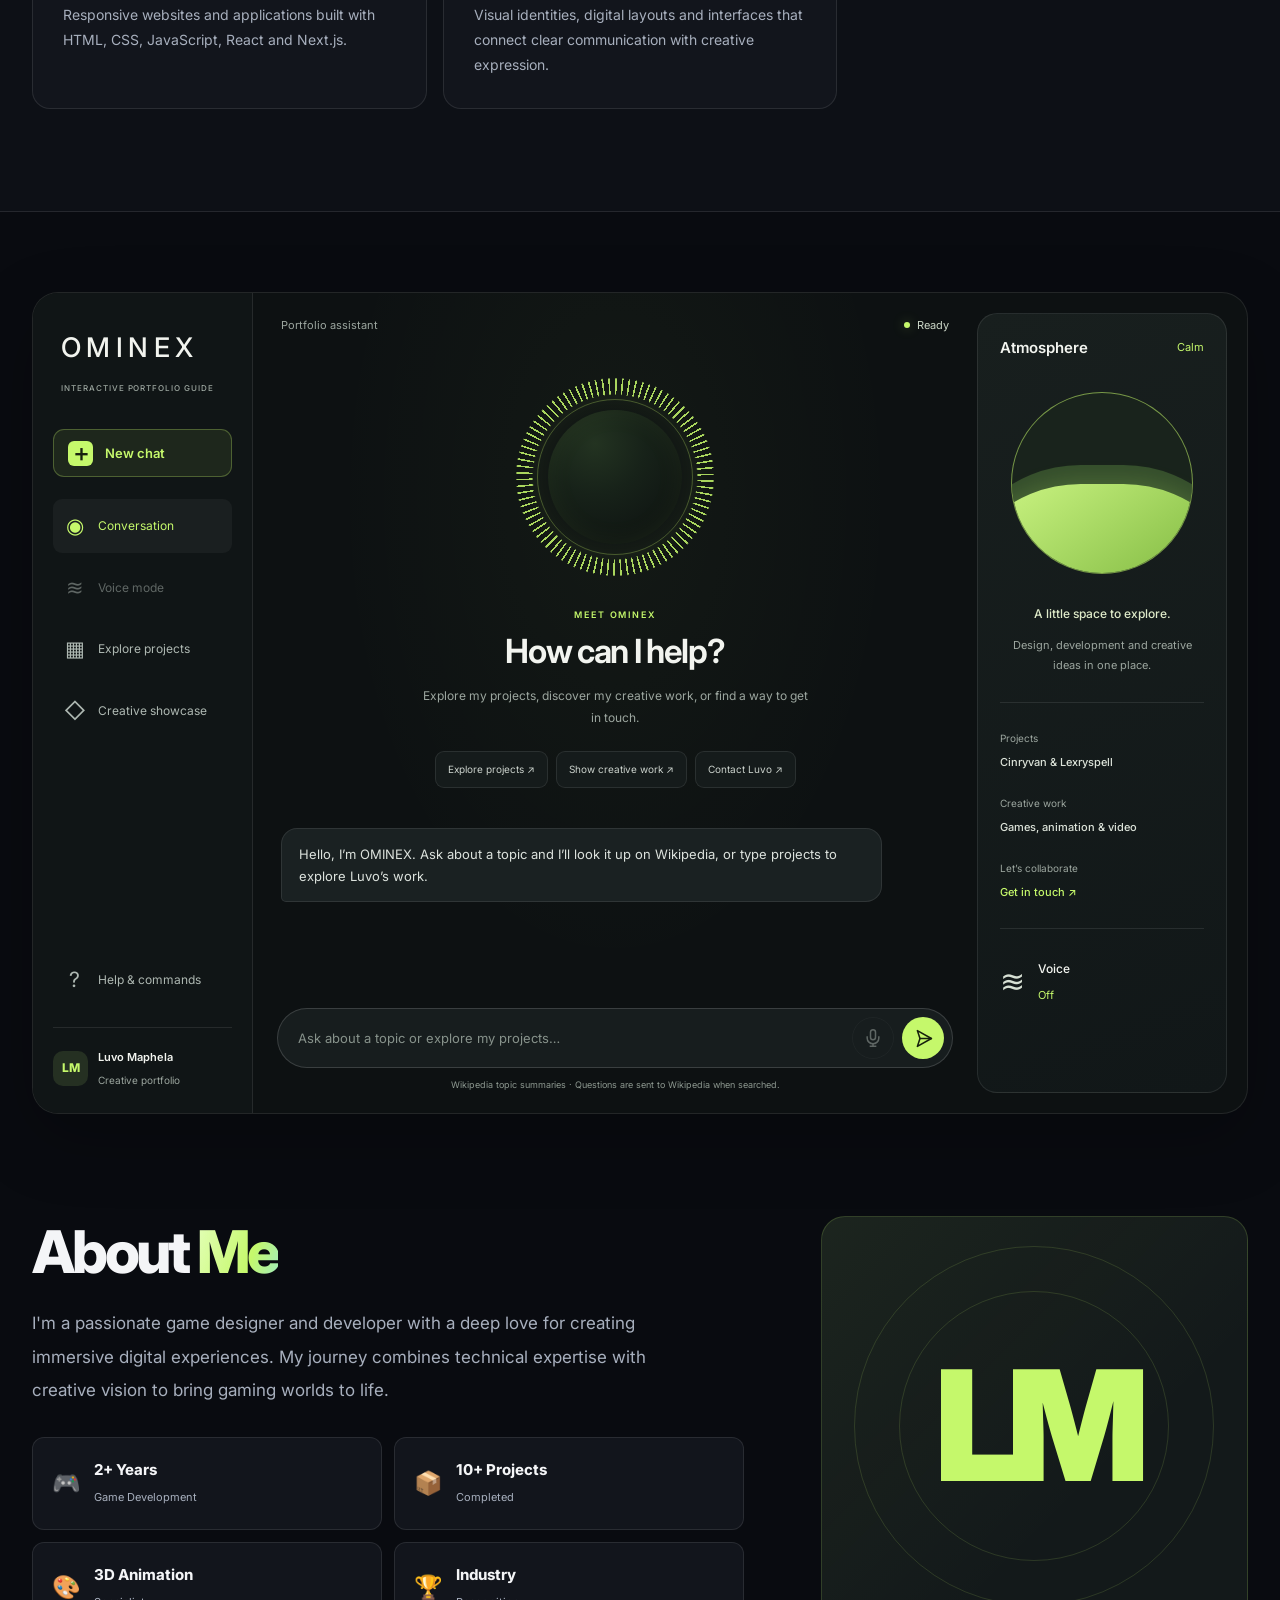
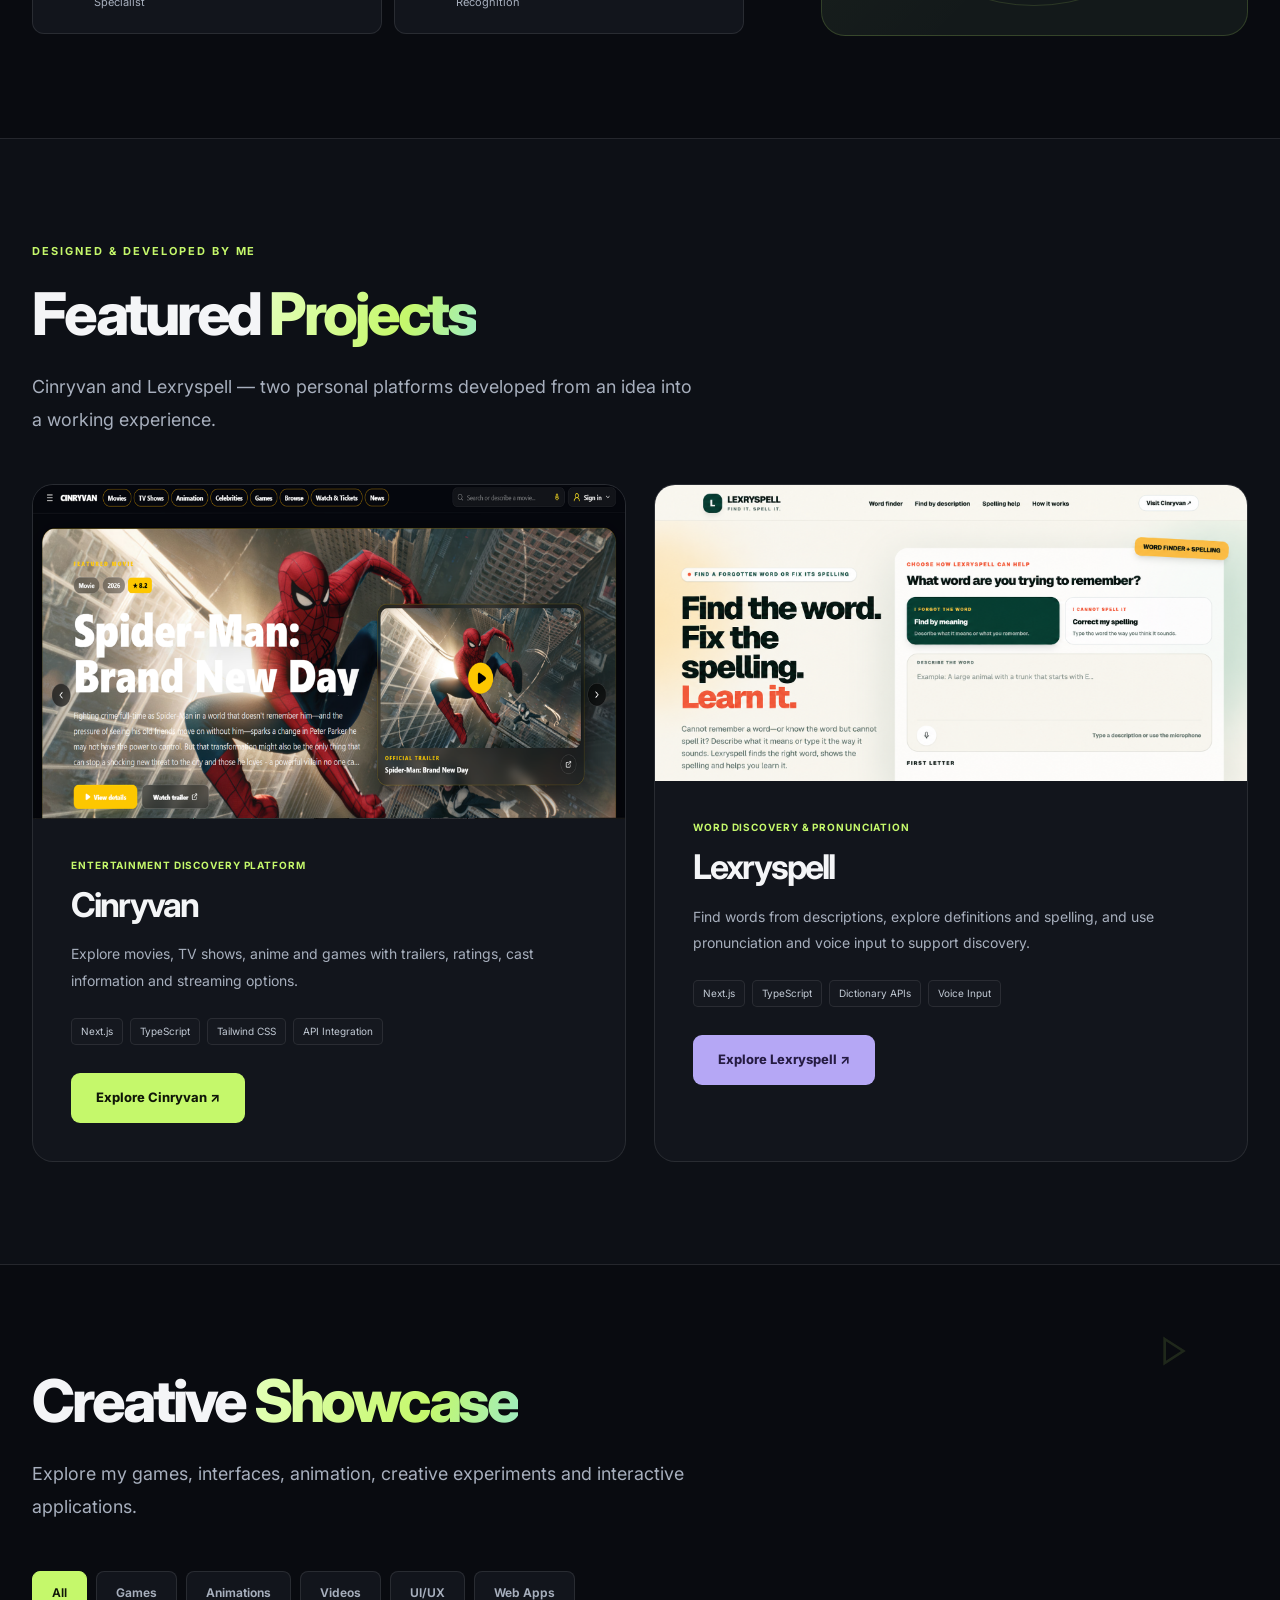
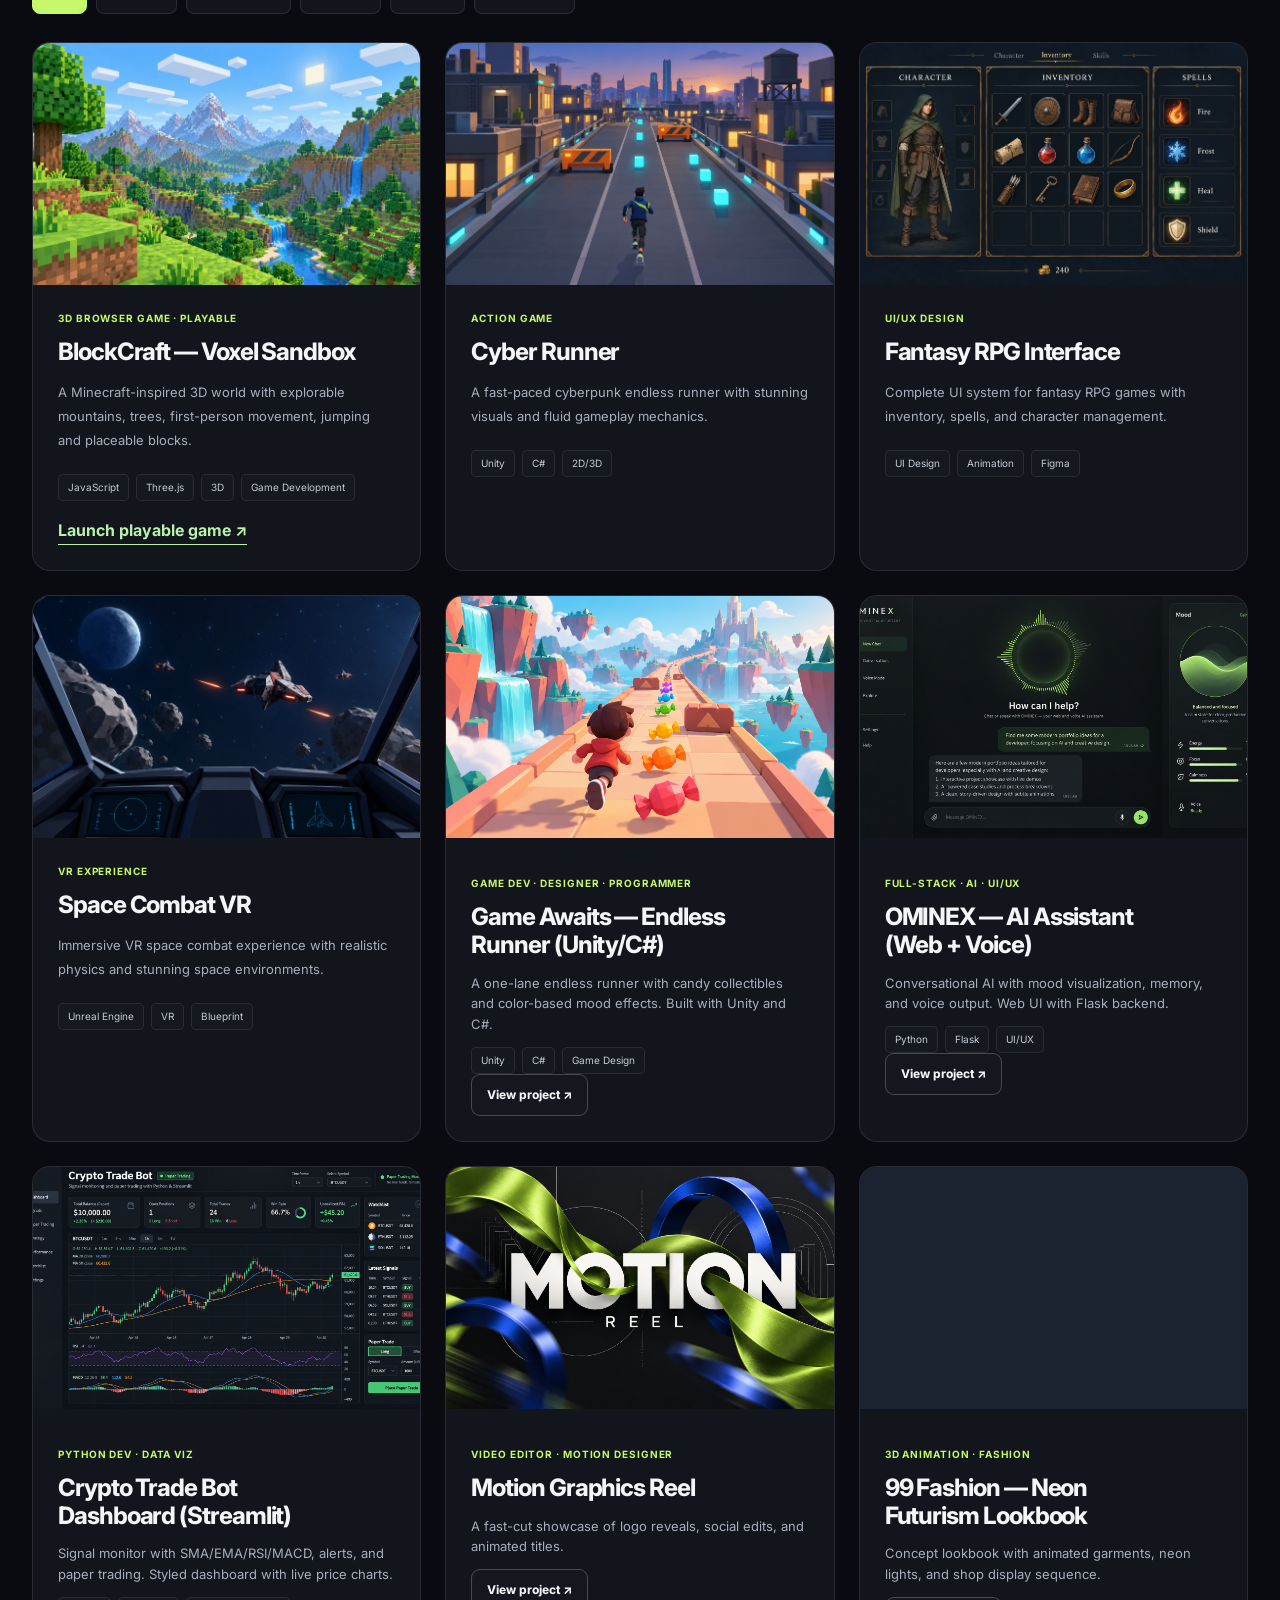
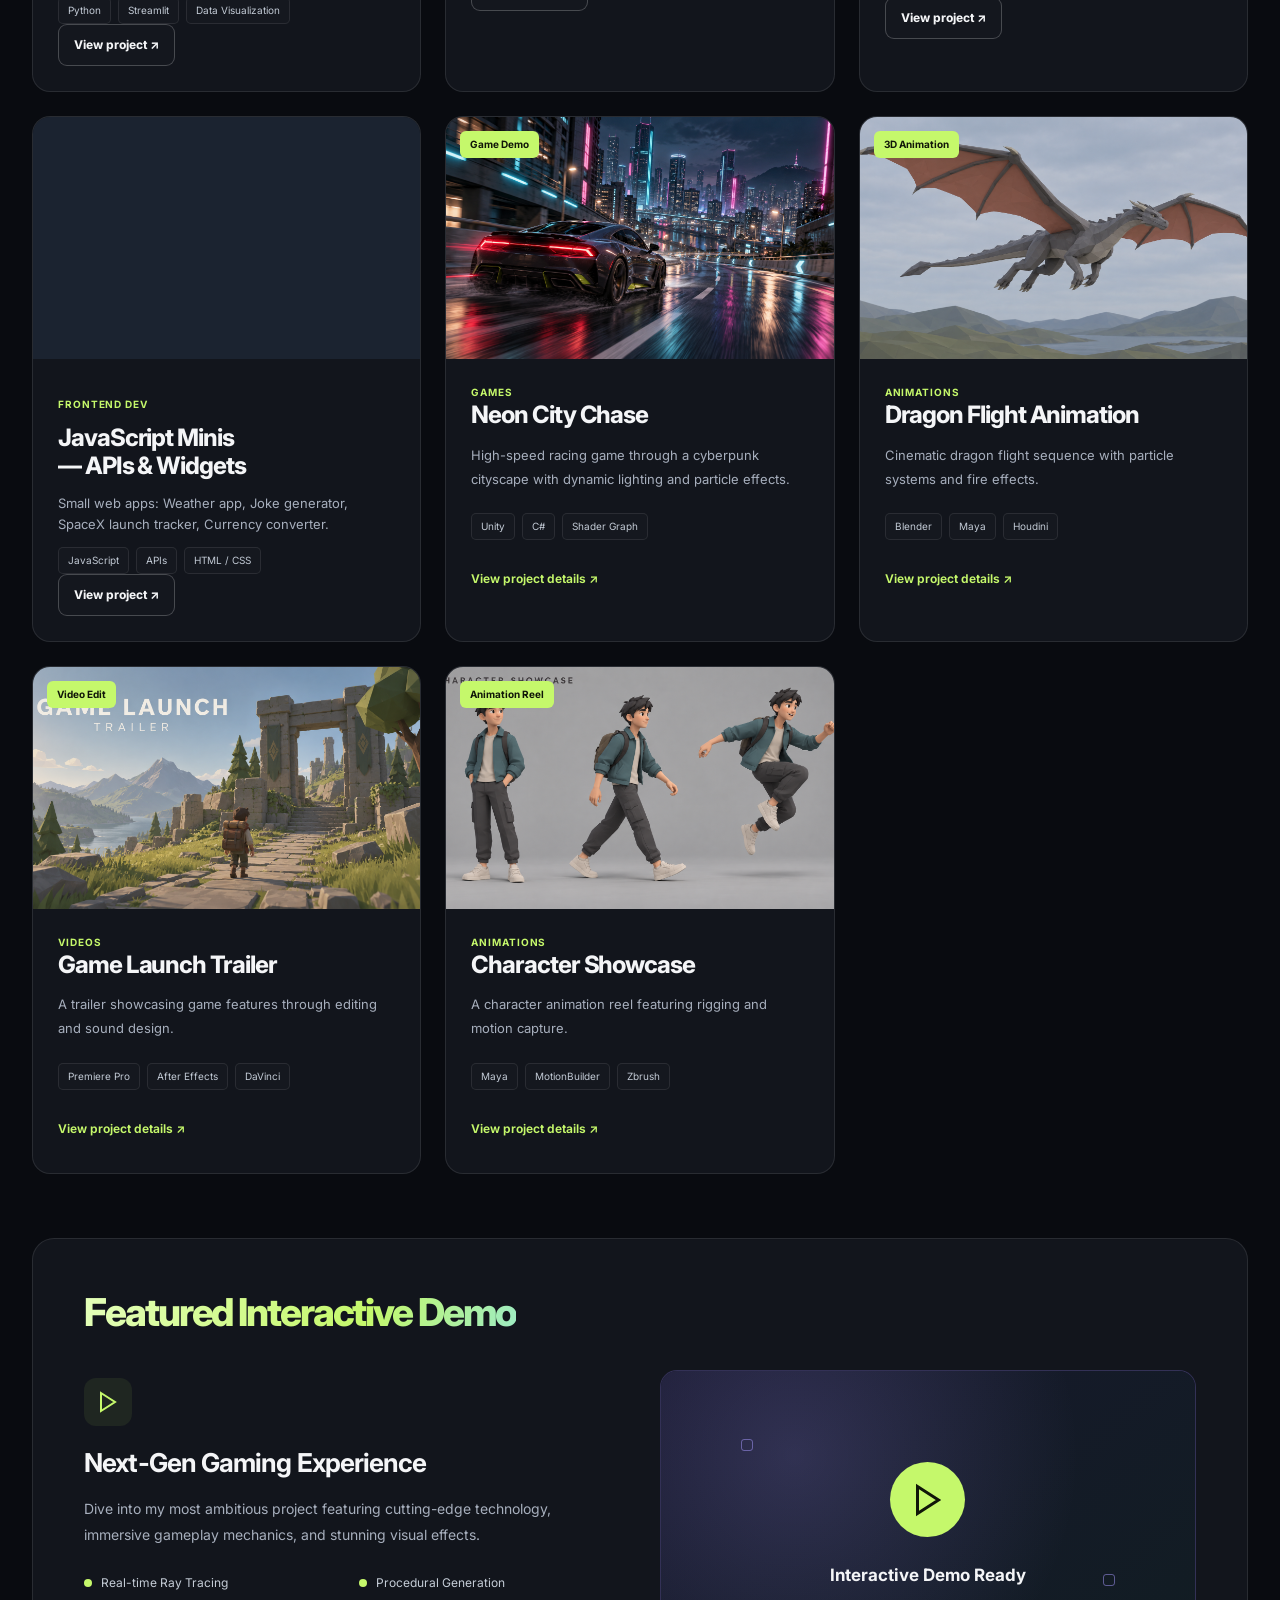
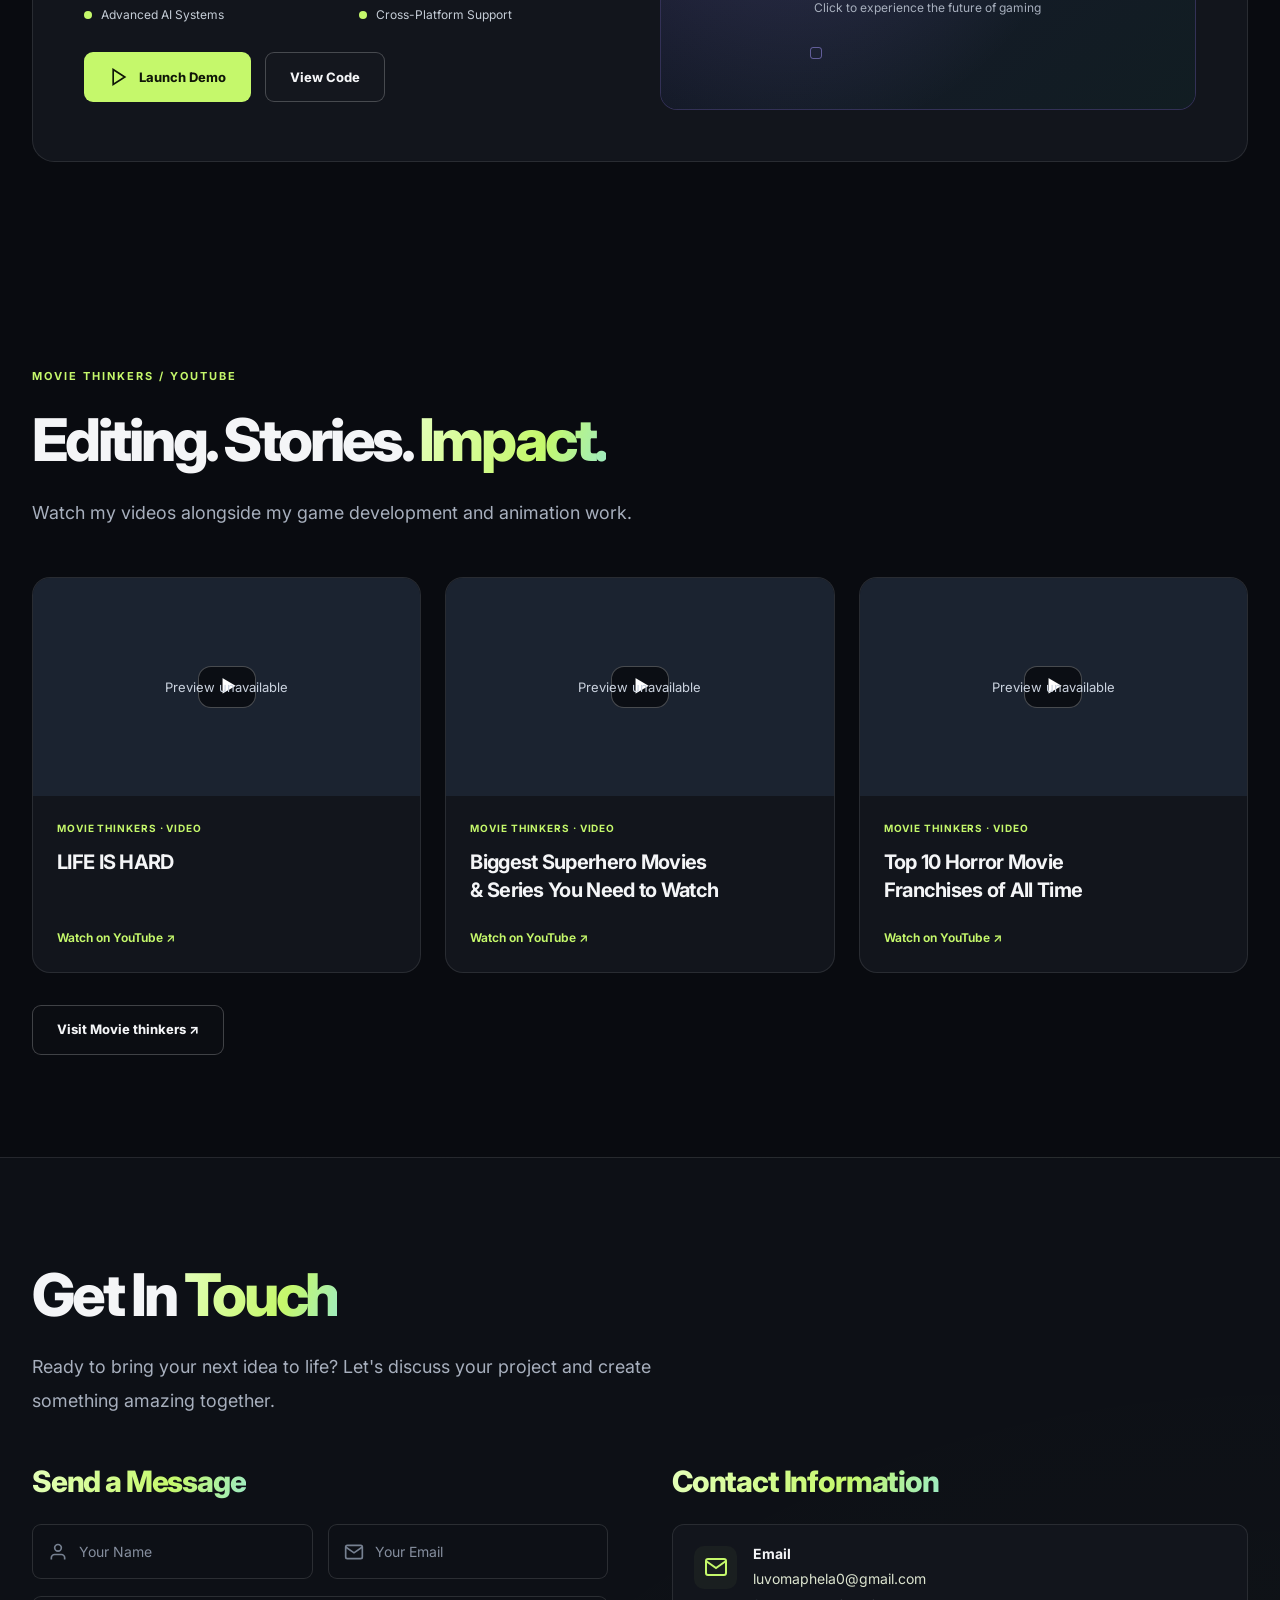
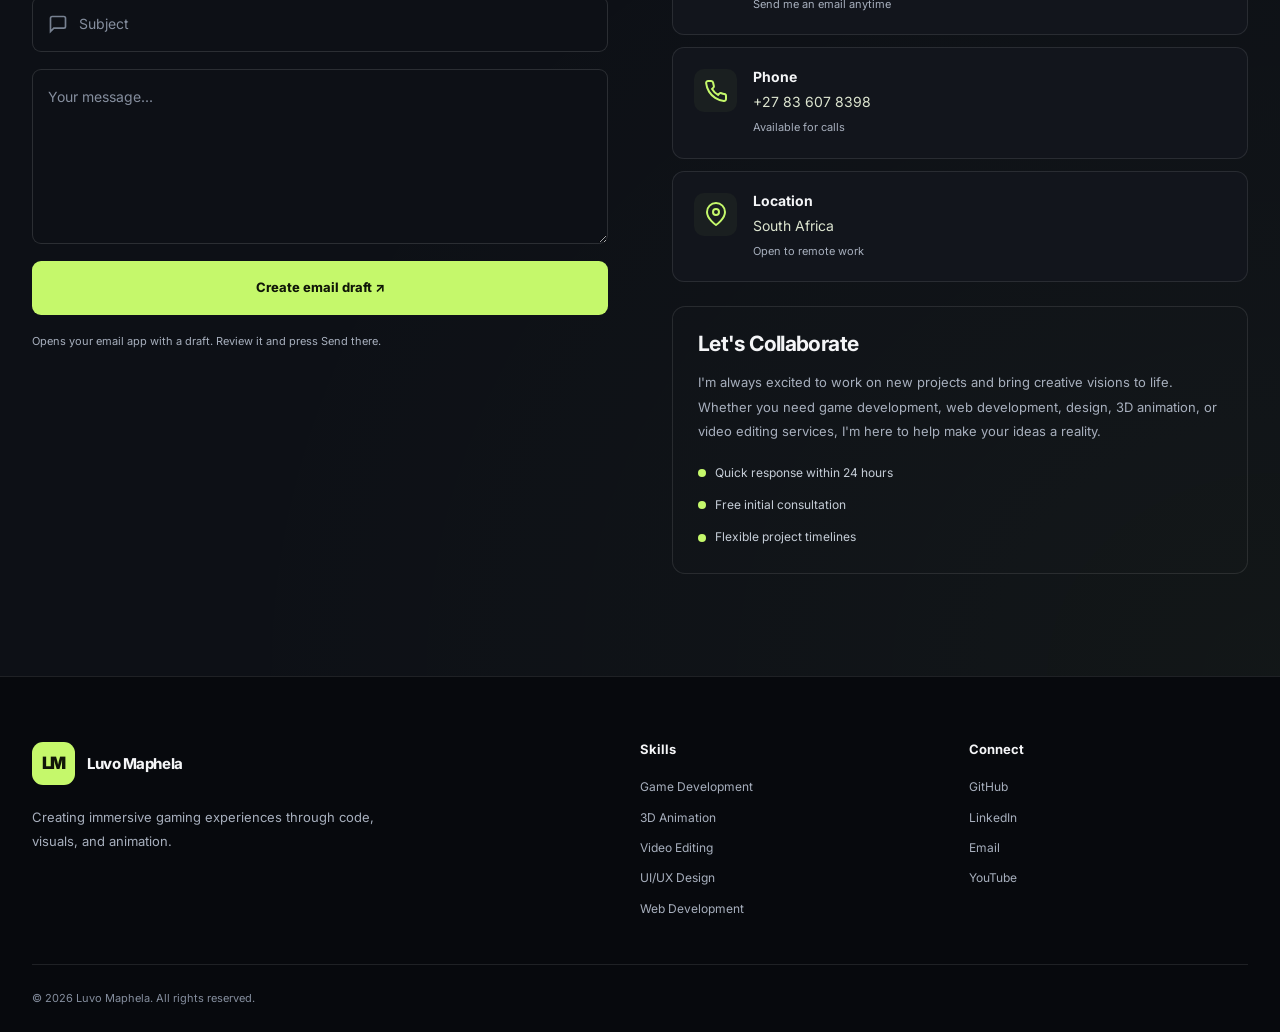
==== commit 4bacd486: "Redesign OMINEX and add Wikipedia answers" ====
--- a/index.html
+++ b/index.html
@@ -183,29 +183,229 @@
     </section>
 
     <!-- OMINEX INTERACTIVE GUIDE -->
-    <section class="demo-section">
-      <div class="ominex-demo">
-        <div class="ominex-header">
-          <span class="ai-dot"></span>
-          <h3>OMINEX — Interactive Portfolio Guide</h3>
-        </div>
-
-        <div class="ominex-screen" id="ominexScreen">
-          <div class="msg ai">
-            Hello. I am OMINEX.
-            Type <b>Run it</b> to activate.
-          </div>
-        </div>
-
-        <div class="ominex-input">
-          <input
-            id="ominexInput"
-            type="text"
-            placeholder="Talk to OMINEX…"
-            aria-label="Message OMINEX"
-          >
-          <button id="ominexSend" type="button">Run it</button>
-        </div>
+    <section id="ominex" class="demo-section">
+      <div class="ominex-app">
+
+        <!-- LEFT SIDEBAR -->
+        <aside class="ominex-sidebar">
+          <a href="#ominex" class="ominex-brand">
+            OMINEX
+            <span>INTERACTIVE PORTFOLIO GUIDE</span>
+          </a>
+
+          <button
+            id="ominexNewChat"
+            class="ominex-new-chat"
+            type="button"
+          >
+            <span aria-hidden="true">＋</span>
+            New chat
+          </button>
+
+          <nav class="ominex-navigation" aria-label="OMINEX navigation">
+            <a href="#ominexScreen" class="ominex-nav-item active">
+              <span aria-hidden="true">◉</span>
+              Conversation
+            </a>
+
+            <button
+              id="ominexVoiceMode"
+              class="ominex-nav-item"
+              type="button"
+              aria-pressed="false"
+            >
+              <span aria-hidden="true">≋</span>
+              Voice mode
+            </button>
+
+            <a href="#projects" class="ominex-nav-item">
+              <span aria-hidden="true">▦</span>
+              Explore projects
+            </a>
+
+            <a href="#showcase" class="ominex-nav-item">
+              <span aria-hidden="true">◇</span>
+              Creative showcase
+            </a>
+          </nav>
+
+          <div class="ominex-sidebar-bottom">
+            <button
+              id="ominexHelp"
+              class="ominex-nav-item"
+              type="button"
+            >
+              <span aria-hidden="true">?</span>
+              Help &amp; commands
+            </button>
+
+            <div class="ominex-profile">
+              <span class="ominex-profile-avatar">LM</span>
+              <div>
+                <strong>Luvo Maphela</strong>
+                <span>Creative portfolio</span>
+              </div>
+            </div>
+          </div>
+        </aside>
+
+        <!-- MAIN CHAT -->
+        <div class="ominex-main">
+          <header class="ominex-topbar">
+            <span>Portfolio assistant</span>
+            <span class="ominex-status">
+              <i aria-hidden="true"></i>
+              Ready
+            </span>
+          </header>
+
+          <div class="ominex-welcome">
+            <div class="ominex-orb" aria-hidden="true">
+              <div class="ominex-orb-bars"></div>
+              <div class="ominex-orb-ring"></div>
+              <div class="ominex-orb-core"></div>
+            </div>
+
+            <p class="ominex-eyebrow">MEET OMINEX</p>
+            <h3>How can I help?</h3>
+            <p class="ominex-intro">
+              Explore my projects, discover my creative work,
+              or find a way to get in touch.
+            </p>
+
+            <div class="ominex-suggestions">
+              <button type="button" data-ominex-prompt="projects">
+                Explore projects ↗
+              </button>
+              <button type="button" data-ominex-prompt="showcase">
+                Show creative work ↗
+              </button>
+              <button type="button" data-ominex-prompt="contact">
+                Contact Luvo ↗
+              </button>
+            </div>
+          </div>
+
+          <div
+            class="ominex-screen"
+            id="ominexScreen"
+            role="log"
+            aria-label="Conversation with OMINEX"
+            aria-live="polite"
+            aria-relevant="additions text"
+          >
+            <div class="msg ai">
+              Hello, I’m OMINEX. What would you like to explore?
+            </div>
+          </div>
+
+          <div class="ominex-composer-area">
+            <div class="ominex-input">
+              <label class="ominex-sr-only" for="ominexInput">
+                Message OMINEX
+              </label>
+
+              <input
+                id="ominexInput"
+                type="text"
+                placeholder="Message OMINEX…"
+                autocomplete="off"
+              >
+
+              <button
+                id="ominexMic"
+                class="ominex-mic"
+                type="button"
+                aria-label="Start voice input"
+              >
+                <svg
+                  width="20"
+                  height="20"
+                  viewBox="0 0 24 24"
+                  fill="none"
+                  stroke="currentColor"
+                  stroke-width="1.8"
+                  aria-hidden="true"
+                >
+                  <rect x="9" y="2" width="6" height="12" rx="3"></rect>
+                  <path d="M5 10v2a7 7 0 0 0 14 0v-2"></path>
+                  <path d="M12 19v3M8 22h8"></path>
+                </svg>
+              </button>
+
+              <button
+                id="ominexSend"
+                type="button"
+                aria-label="Send message"
+              >
+                <svg
+                  width="21"
+                  height="21"
+                  viewBox="0 0 24 24"
+                  fill="none"
+                  stroke="currentColor"
+                  stroke-width="1.8"
+                  stroke-linecap="round"
+                  stroke-linejoin="round"
+                  aria-hidden="true"
+                >
+                  <path d="m5 3 16 9-16 9 3-9-3-9Z"></path>
+                  <path d="M8 12h13"></path>
+                </svg>
+              </button>
+            </div>
+
+            <p id="ominexHint" class="ominex-composer-note">
+              Portfolio guide · Try projects, showcase, videos or contact.
+            </p>
+          </div>
+        </div>
+
+        <!-- RIGHT PANEL -->
+        <aside class="ominex-mood-panel">
+          <div class="ominex-panel-heading">
+            <h4>Atmosphere</h4>
+            <span>Calm</span>
+          </div>
+
+          <div class="ominex-mood-visual" aria-hidden="true">
+            <div class="ominex-wave ominex-wave-back"></div>
+            <div class="ominex-wave ominex-wave-front"></div>
+          </div>
+
+          <div class="ominex-mood-caption">
+            <strong>A little space to explore.</strong>
+            <p>Design, development and creative ideas in one place.</p>
+          </div>
+
+          <div class="ominex-panel-divider"></div>
+
+          <div class="ominex-capabilities">
+            <div>
+              <span>Projects</span>
+              <strong>Cinryvan &amp; Lexryspell</strong>
+            </div>
+            <div>
+              <span>Creative work</span>
+              <strong>Games, animation &amp; video</strong>
+            </div>
+            <div>
+              <span>Let’s collaborate</span>
+              <a href="#contact">Get in touch ↗</a>
+            </div>
+          </div>
+
+          <div class="ominex-panel-divider"></div>
+
+          <div class="ominex-voice-status">
+            <span class="ominex-voice-symbol" aria-hidden="true">≋</span>
+            <div>
+              <strong>Voice</strong>
+              <span id="ominexVoiceStatus">Off</span>
+            </div>
+          </div>
+        </aside>
+
       </div>
     </section>
 
--- a/style.css
+++ b/style.css
@@ -2380,4 +2380,908 @@
   display: block;
   width: 100%;
   height: auto;
+}
+
+/* OMINEX — redesigned portfolio assistant */
+
+#ominex {
+  --ox-accent: #c5f86b;
+  --ox-text: #f2f4ef;
+  --ox-muted: #9ca69f;
+  --ox-border: rgba(255, 255, 255, 0.09);
+
+  width: min(1440px, calc(100% - 64px));
+  margin: 80px auto 0;
+  scroll-margin-top: 110px;
+  color: var(--ox-text);
+  font-family: "Inter", sans-serif;
+}
+
+#ominex *,
+#ominex *::before,
+#ominex *::after {
+  box-sizing: border-box;
+}
+
+#ominex button,
+#ominex input,
+#ominex a {
+  font: inherit;
+}
+
+#ominex button,
+#ominex a {
+  -webkit-tap-highlight-color: transparent;
+}
+
+#ominex button {
+  cursor: pointer;
+}
+
+#ominex a {
+  text-decoration: none;
+}
+
+#ominex button:focus-visible,
+#ominex a:focus-visible,
+#ominex input:focus-visible {
+  outline: 2px solid var(--ox-accent);
+  outline-offset: 4px;
+}
+
+#ominex .ominex-app {
+  display: grid;
+  grid-template-columns: 220px minmax(0, 1fr) 270px;
+  min-height: 760px;
+  overflow: hidden;
+  border: 1px solid var(--ox-border);
+  border-radius: 26px;
+  background: #0d1112;
+  box-shadow: 0 24px 70px rgba(0, 0, 0, 0.24);
+}
+
+/* Sidebar */
+
+#ominex .ominex-sidebar {
+  display: flex;
+  flex-direction: column;
+  min-width: 0;
+  padding: 32px 20px 24px;
+  border-right: 1px solid var(--ox-border);
+  background: #101516;
+}
+
+#ominex .ominex-brand {
+  display: block;
+  margin: 0 8px 34px;
+  color: var(--ox-text);
+  font-size: 27px;
+  font-weight: 500;
+  letter-spacing: 0.2em;
+}
+
+#ominex .ominex-brand span {
+  display: block;
+  margin-top: 10px;
+  color: var(--ox-muted);
+  font-size: 8px;
+  font-weight: 500;
+  line-height: 1.8;
+  letter-spacing: 0.12em;
+}
+
+#ominex .ominex-new-chat {
+  display: flex;
+  align-items: center;
+  gap: 12px;
+  width: 100%;
+  min-height: 48px;
+  padding: 10px 14px;
+  border: 1px solid rgba(197, 248, 107, 0.28);
+  border-radius: 11px;
+  background: rgba(197, 248, 107, 0.08);
+  color: var(--ox-accent);
+  font-size: 13px;
+  font-weight: 600;
+  text-align: left;
+  transition: background 180ms ease;
+}
+
+#ominex .ominex-new-chat:hover {
+  background: rgba(197, 248, 107, 0.15);
+}
+
+#ominex .ominex-new-chat > span {
+  display: grid;
+  place-items: center;
+  width: 25px;
+  height: 25px;
+  border-radius: 6px;
+  background: var(--ox-accent);
+  color: #17200e;
+  font-size: 22px;
+  line-height: 1;
+}
+
+#ominex .ominex-navigation {
+  display: grid;
+  gap: 8px;
+  margin-top: 22px;
+}
+
+#ominex .ominex-nav-item {
+  display: flex;
+  align-items: center;
+  gap: 12px;
+  width: 100%;
+  min-height: 44px;
+  padding: 11px 10px;
+  border: 0;
+  border-radius: 9px;
+  background: transparent;
+  color: #aeb8b2;
+  font-size: 12px;
+  line-height: 1.5;
+  text-align: left;
+  transition: color 180ms ease, background 180ms ease;
+}
+
+#ominex .ominex-nav-item > span {
+  display: grid;
+  place-items: center;
+  flex: 0 0 23px;
+  font-size: 21px;
+}
+
+#ominex .ominex-nav-item:hover,
+#ominex .ominex-nav-item.active,
+#ominex .ominex-nav-item[aria-pressed="true"] {
+  background: rgba(255, 255, 255, 0.045);
+  color: var(--ox-accent);
+}
+
+#ominex .ominex-sidebar-bottom {
+  margin-top: auto;
+  padding-top: 30px;
+}
+
+#ominex .ominex-profile {
+  display: flex;
+  align-items: center;
+  gap: 10px;
+  margin-top: 20px;
+  padding-top: 20px;
+  border-top: 1px solid var(--ox-border);
+}
+
+#ominex .ominex-profile-avatar {
+  display: grid;
+  place-items: center;
+  flex: 0 0 35px;
+  height: 35px;
+  border-radius: 10px;
+  background: #253022;
+  color: var(--ox-accent);
+  font-size: 12px;
+  font-weight: 800;
+}
+
+#ominex .ominex-profile strong,
+#ominex .ominex-profile div > span {
+  display: block;
+}
+
+#ominex .ominex-profile strong {
+  font-size: 11px;
+  font-weight: 600;
+}
+
+#ominex .ominex-profile div > span {
+  margin-top: 5px;
+  color: var(--ox-muted);
+  font-size: 10px;
+}
+
+/* Main conversation */
+
+#ominex .ominex-main {
+  display: flex;
+  flex-direction: column;
+  min-width: 0;
+  background:
+    radial-gradient(
+      ellipse at 50% 25%,
+      rgba(197, 248, 107, 0.035),
+      transparent 55%
+    ),
+    #0d1112;
+}
+
+#ominex .ominex-topbar {
+  display: flex;
+  align-items: center;
+  justify-content: space-between;
+  gap: 16px;
+  padding: 23px 28px;
+  color: var(--ox-muted);
+  font-size: 11px;
+}
+
+#ominex .ominex-status {
+  display: inline-flex;
+  align-items: center;
+  gap: 7px;
+  color: #c9d5c5;
+}
+
+#ominex .ominex-status i {
+  width: 6px;
+  height: 6px;
+  border-radius: 50%;
+  background: var(--ox-accent);
+  box-shadow: 0 0 12px rgba(197, 248, 107, 0.35);
+}
+
+#ominex .ominex-welcome {
+  padding: 10px 28px 22px;
+  text-align: center;
+}
+
+/* CSS visualizer */
+
+#ominex .ominex-orb {
+  position: relative;
+  width: 210px;
+  height: 210px;
+  margin: 4px auto 25px;
+  isolation: isolate;
+}
+
+#ominex .ominex-orb-bars {
+  position: absolute;
+  inset: 0;
+  border-radius: 50%;
+  background: repeating-conic-gradient(
+    from 0deg,
+    rgba(197, 248, 107, 0.85) 0deg 1deg,
+    transparent 1deg 4deg
+  );
+  -webkit-mask-image: radial-gradient(
+    circle,
+    transparent 55%,
+    #000 56%,
+    #000 66%,
+    transparent 67%
+  );
+  mask-image: radial-gradient(
+    circle,
+    transparent 55%,
+    #000 56%,
+    #000 66%,
+    transparent 67%
+  );
+  animation: ominex-orbit 55s linear infinite;
+}
+
+#ominex .ominex-orb-ring {
+  position: absolute;
+  inset: 27px;
+  border: 1px solid rgba(197, 248, 107, 0.3);
+  border-radius: 50%;
+  box-shadow:
+    0 0 26px rgba(197, 248, 107, 0.07),
+    inset 0 0 22px rgba(197, 248, 107, 0.045);
+}
+
+#ominex .ominex-orb-core {
+  position: absolute;
+  inset: 38px;
+  border-radius: 50%;
+  background: radial-gradient(
+    circle at 35% 25%,
+    #233321 0%,
+    #172219 38%,
+    #101613 74%
+  );
+  box-shadow: inset 0 0 28px rgba(197, 248, 107, 0.06);
+  animation: ominex-breathe 5s ease-in-out infinite;
+}
+
+#ominex .ominex-eyebrow {
+  margin: 0 0 10px;
+  color: var(--ox-accent);
+  font-size: 9px;
+  font-weight: 600;
+  letter-spacing: 0.22em;
+}
+
+#ominex .ominex-welcome h3 {
+  margin: 0;
+  color: var(--ox-text);
+  font-size: clamp(25px, 2.6vw, 38px);
+  font-weight: 650;
+  line-height: 1.2;
+  letter-spacing: -0.04em;
+}
+
+#ominex .ominex-intro {
+  max-width: 390px;
+  margin: 13px auto 0;
+  color: var(--ox-muted);
+  font-size: 12px;
+  line-height: 1.8;
+}
+
+#ominex .ominex-suggestions {
+  display: flex;
+  flex-wrap: wrap;
+  justify-content: center;
+  gap: 8px;
+  margin-top: 23px;
+}
+
+#ominex .ominex-suggestions button {
+  min-height: 36px;
+  padding: 9px 12px;
+  border: 1px solid var(--ox-border);
+  border-radius: 9px;
+  background: #151b1b;
+  color: #cbd2cc;
+  font-size: 10px;
+  transition: border-color 180ms ease, color 180ms ease;
+}
+
+#ominex .ominex-suggestions button:hover {
+  border-color: rgba(197, 248, 107, 0.4);
+  color: var(--ox-accent);
+}
+
+/* Chat messages — overrides old terminal styling */
+
+#ominex .ominex-screen {
+  display: flex;
+  flex-direction: column;
+  gap: 14px;
+  flex: 1 1 180px;
+  min-height: 150px;
+  height: auto;
+  max-height: 340px;
+  margin: 0;
+  padding: 18px 28px;
+  overflow-y: auto;
+  overscroll-behavior: contain;
+  scrollbar-width: thin;
+  scrollbar-color: #3c4b36 transparent;
+  font-family: inherit;
+  font-size: 13px;
+  line-height: 1.7;
+}
+
+#ominex .msg {
+  flex: 0 0 auto;
+  width: fit-content;
+  max-width: 90%;
+  margin: 0;
+  padding: 14px 17px;
+  border-radius: 16px;
+  overflow-wrap: anywhere;
+  white-space: pre-wrap;
+  text-align: left;
+}
+
+#ominex .msg.ai {
+  align-self: flex-start;
+  border: 1px solid var(--ox-border);
+  border-bottom-left-radius: 5px;
+  background: #1a2122;
+  color: #dce2dd;
+}
+
+#ominex .msg.user {
+  align-self: flex-end;
+  margin-left: auto;
+  border: 1px solid rgba(197, 248, 107, 0.12);
+  border-bottom-right-radius: 5px;
+  background: #203120;
+  color: #e1edcf;
+}
+
+#ominex .msg a {
+  color: var(--ox-accent);
+  text-decoration: underline;
+  text-underline-offset: 3px;
+}
+
+/* Message input */
+
+#ominex .ominex-composer-area {
+  margin-top: auto;
+  padding: 18px 24px 20px;
+}
+
+#ominex .ominex-input {
+  display: flex;
+  align-items: center;
+  gap: 8px;
+  padding: 8px;
+  border: 1px solid rgba(255, 255, 255, 0.15);
+  border-radius: 32px;
+  background: #171d1e;
+  transition: border-color 180ms ease, box-shadow 180ms ease;
+}
+
+#ominex .ominex-input:focus-within {
+  border-color: rgba(197, 248, 107, 0.5);
+  box-shadow: 0 0 0 3px rgba(197, 248, 107, 0.045);
+}
+
+#ominex .ominex-input input {
+  flex: 1;
+  width: 100%;
+  min-width: 0;
+  min-height: 42px;
+  padding: 10px 12px;
+  border: 0;
+  border-radius: 20px;
+  outline: none;
+  background: transparent;
+  color: var(--ox-text);
+  font-size: 13px;
+  box-shadow: none;
+}
+
+#ominex .ominex-input input::placeholder {
+  color: #87928b;
+}
+
+#ominex .ominex-input button {
+  display: grid;
+  place-items: center;
+  flex: 0 0 42px;
+  width: 42px;
+  height: 42px;
+  padding: 0;
+  border: 1px solid var(--ox-border);
+  border-radius: 50%;
+  background: transparent;
+  color: #cbd4cd;
+}
+
+#ominex .ominex-input button:hover {
+  background: #283128;
+  color: var(--ox-accent);
+}
+
+#ominex #ominexSend {
+  border: 0;
+  background: var(--ox-accent);
+  color: #16200d;
+}
+
+#ominex #ominexSend:hover {
+  background: #d8ff95;
+}
+
+#ominex .ominex-input button:disabled {
+  cursor: not-allowed;
+  opacity: 0.4;
+}
+
+#ominex .ominex-input svg {
+  display: block;
+  pointer-events: none;
+}
+
+#ominex .ominex-composer-note {
+  margin: 10px 10px 0;
+  color: #8d9890;
+  font-size: 9px;
+  line-height: 1.6;
+  text-align: center;
+}
+
+/* Atmosphere panel */
+
+#ominex .ominex-mood-panel {
+  min-width: 0;
+  margin: 20px 20px 20px 0;
+  padding: 24px 22px;
+  border: 1px solid var(--ox-border);
+  border-radius: 20px;
+  background: linear-gradient(160deg, #181f1e, #111718);
+}
+
+#ominex .ominex-panel-heading {
+  display: flex;
+  align-items: center;
+  justify-content: space-between;
+  gap: 10px;
+}
+
+#ominex .ominex-panel-heading h4 {
+  margin: 0;
+  color: var(--ox-text);
+  font-size: 15px;
+  font-weight: 600;
+}
+
+#ominex .ominex-panel-heading > span {
+  color: var(--ox-accent);
+  font-size: 11px;
+}
+
+#ominex .ominex-mood-visual {
+  position: relative;
+  width: min(100%, 182px);
+  aspect-ratio: 1;
+  margin: 35px auto 25px;
+  overflow: hidden;
+  isolation: isolate;
+  border: 1px solid rgba(197, 248, 107, 0.55);
+  border-radius: 50%;
+  background: #19231c;
+}
+
+#ominex .ominex-wave {
+  position: absolute;
+  left: -35%;
+  width: 170%;
+  height: 170%;
+  border-radius: 43%;
+  transform-origin: center;
+}
+
+#ominex .ominex-wave-back {
+  top: 40%;
+  background: #496b38;
+  opacity: 0.6;
+  animation: ominex-orbit 19s linear infinite reverse;
+}
+
+#ominex .ominex-wave-front {
+  top: 51%;
+  background: linear-gradient(145deg, #d5fc8b, #85bd45 50%, #345728);
+  box-shadow: 0 -4px 20px rgba(197, 248, 107, 0.15);
+  animation: ominex-orbit 14s linear infinite;
+}
+
+#ominex .ominex-mood-caption {
+  text-align: center;
+}
+
+#ominex .ominex-mood-caption strong {
+  color: #dfebc9;
+  font-size: 12px;
+  font-weight: 500;
+}
+
+#ominex .ominex-mood-caption p {
+  margin: 10px 0 0;
+  color: var(--ox-muted);
+  font-size: 11px;
+  line-height: 1.8;
+}
+
+#ominex .ominex-panel-divider {
+  height: 1px;
+  margin: 27px 0;
+  background: var(--ox-border);
+}
+
+#ominex .ominex-capabilities {
+  display: grid;
+  gap: 23px;
+}
+
+#ominex .ominex-capabilities > div {
+  display: grid;
+  gap: 7px;
+}
+
+#ominex .ominex-capabilities span {
+  color: var(--ox-muted);
+  font-size: 10px;
+}
+
+#ominex .ominex-capabilities strong,
+#ominex .ominex-capabilities a {
+  color: #dce3d9;
+  font-size: 11px;
+  font-weight: 500;
+  line-height: 1.6;
+}
+
+#ominex .ominex-capabilities a {
+  color: var(--ox-accent);
+}
+
+#ominex .ominex-voice-status {
+  display: flex;
+  align-items: center;
+  gap: 13px;
+}
+
+#ominex .ominex-voice-symbol {
+  color: #d7e0d4;
+  font-size: 30px;
+}
+
+#ominex .ominex-voice-status strong,
+#ominex .ominex-voice-status div > span {
+  display: block;
+}
+
+#ominex .ominex-voice-status strong {
+  font-size: 12px;
+  font-weight: 500;
+}
+
+#ominex #ominexVoiceStatus {
+  margin-top: 6px;
+  color: var(--ox-accent);
+  font-size: 11px;
+}
+
+/* Interaction states for the next JavaScript step */
+
+#ominex.is-listening .ominex-orb-bars,
+#ominex.is-speaking .ominex-orb-bars {
+  animation-duration: 8s;
+}
+
+#ominex.is-listening #ominexMic {
+  border-color: var(--ox-accent);
+  background: #283b21;
+  color: var(--ox-accent);
+}
+
+#ominex.is-speaking .ominex-orb-core {
+  animation-duration: 1.2s;
+}
+
+#ominex .ominex-sr-only {
+  position: absolute;
+  width: 1px;
+  height: 1px;
+  padding: 0;
+  margin: -1px;
+  overflow: hidden;
+  clip: rect(0, 0, 0, 0);
+  white-space: nowrap;
+  border: 0;
+}
+
+@keyframes ominex-orbit {
+  to {
+    transform: rotate(360deg);
+  }
+}
+
+@keyframes ominex-breathe {
+  0%,
+  100% {
+    opacity: 0.8;
+    transform: scale(0.97);
+  }
+
+  50% {
+    opacity: 1;
+    transform: scale(1.03);
+  }
+}
+
+/* Tablet */
+
+@media (max-width: 1150px) {
+  #ominex .ominex-app {
+    grid-template-columns: 190px minmax(0, 1fr);
+  }
+
+  #ominex .ominex-mood-panel {
+    grid-column: 1 / -1;
+    display: grid;
+    grid-template-columns: 150px minmax(0, 1fr) minmax(0, 1fr);
+    align-items: center;
+    gap: 16px 25px;
+    margin: 0;
+    padding: 24px;
+    border: 0;
+    border-top: 1px solid var(--ox-border);
+    border-radius: 0;
+  }
+
+  #ominex .ominex-panel-heading {
+    grid-column: 1 / -1;
+  }
+
+  #ominex .ominex-mood-visual {
+    width: 125px;
+    margin: 0 auto;
+  }
+
+  #ominex .ominex-mood-caption {
+    text-align: left;
+  }
+
+  #ominex .ominex-panel-divider {
+    display: none;
+  }
+
+  #ominex .ominex-capabilities {
+    gap: 12px;
+  }
+
+  #ominex .ominex-voice-status {
+    grid-column: 2 / -1;
+  }
+}
+
+/* Mobile */
+
+@media (max-width: 700px) {
+  #ominex {
+    width: calc(100% - 24px);
+    margin-top: 50px;
+  }
+
+  #ominex .ominex-app {
+    grid-template-columns: minmax(0, 1fr);
+    min-height: 0;
+    border-radius: 20px;
+  }
+
+  #ominex .ominex-sidebar {
+    display: grid;
+    grid-template-columns: minmax(0, 1fr) auto;
+    gap: 18px 12px;
+    padding: 20px 16px 16px;
+    border-right: 0;
+    border-bottom: 1px solid var(--ox-border);
+  }
+
+  #ominex .ominex-brand {
+    align-self: center;
+    margin: 0;
+    font-size: 22px;
+  }
+
+  #ominex .ominex-brand span {
+    max-width: 170px;
+    font-size: 7px;
+  }
+
+  #ominex .ominex-new-chat {
+    align-self: center;
+    width: auto;
+    min-height: 42px;
+    padding: 8px 10px;
+    font-size: 11px;
+  }
+
+  #ominex .ominex-navigation {
+    grid-column: 1 / -1;
+    grid-template-columns: repeat(2, minmax(0, 1fr));
+    gap: 4px;
+    margin: 0;
+  }
+
+  #ominex .ominex-nav-item {
+    min-height: 42px;
+    padding: 8px;
+    font-size: 11px;
+  }
+
+  #ominex .ominex-sidebar-bottom {
+    grid-column: 1 / -1;
+    margin: 0;
+    padding: 0;
+  }
+
+  #ominex .ominex-profile {
+    display: none;
+  }
+
+  #ominex .ominex-topbar {
+    padding: 18px;
+    font-size: 10px;
+  }
+
+  #ominex .ominex-welcome {
+    padding: 0 18px 20px;
+  }
+
+  #ominex .ominex-orb {
+    width: 170px;
+    height: 170px;
+    margin: 8px auto 18px;
+  }
+
+  #ominex .ominex-orb-ring {
+    inset: 23px;
+  }
+
+  #ominex .ominex-orb-core {
+    inset: 32px;
+  }
+
+  #ominex .ominex-welcome h3 {
+    font-size: 30px;
+  }
+
+  #ominex .ominex-intro {
+    font-size: 12px;
+  }
+
+  #ominex .ominex-suggestions {
+    gap: 6px;
+    margin-top: 18px;
+  }
+
+  #ominex .ominex-suggestions button {
+    min-height: 42px;
+    font-size: 10px;
+  }
+
+  #ominex .ominex-screen {
+    flex: 0 1 auto;
+    min-height: 120px;
+    max-height: 300px;
+    padding: 15px;
+    font-size: 12px;
+  }
+
+  #ominex .msg {
+    max-width: 94%;
+    padding: 12px 14px;
+  }
+
+  #ominex .ominex-composer-area {
+    padding: 12px 12px 18px;
+  }
+
+  #ominex .ominex-input {
+    gap: 5px;
+    padding: 6px;
+  }
+
+  #ominex .ominex-input input {
+    padding: 8px;
+    font-size: 16px;
+  }
+
+  #ominex .ominex-input button {
+    flex-basis: 42px;
+    width: 42px;
+    height: 42px;
+  }
+
+  #ominex .ominex-mood-panel {
+    grid-template-columns: 100px minmax(0, 1fr);
+    gap: 18px;
+    padding: 22px 18px;
+  }
+
+  #ominex .ominex-mood-visual {
+    width: 100px;
+  }
+
+  #ominex .ominex-capabilities {
+    grid-column: 1 / -1;
+    grid-template-columns: repeat(2, minmax(0, 1fr));
+    gap: 18px;
+  }
+
+  #ominex .ominex-voice-status {
+    grid-column: 1 / -1;
+  }
+}
+
+@media (prefers-reduced-motion: reduce) {
+  #ominex *,
+  #ominex *::before,
+  #ominex *::after {
+    animation: none !important;
+    transition: none !important;
+    scroll-behavior: auto !important;
+  }
 }
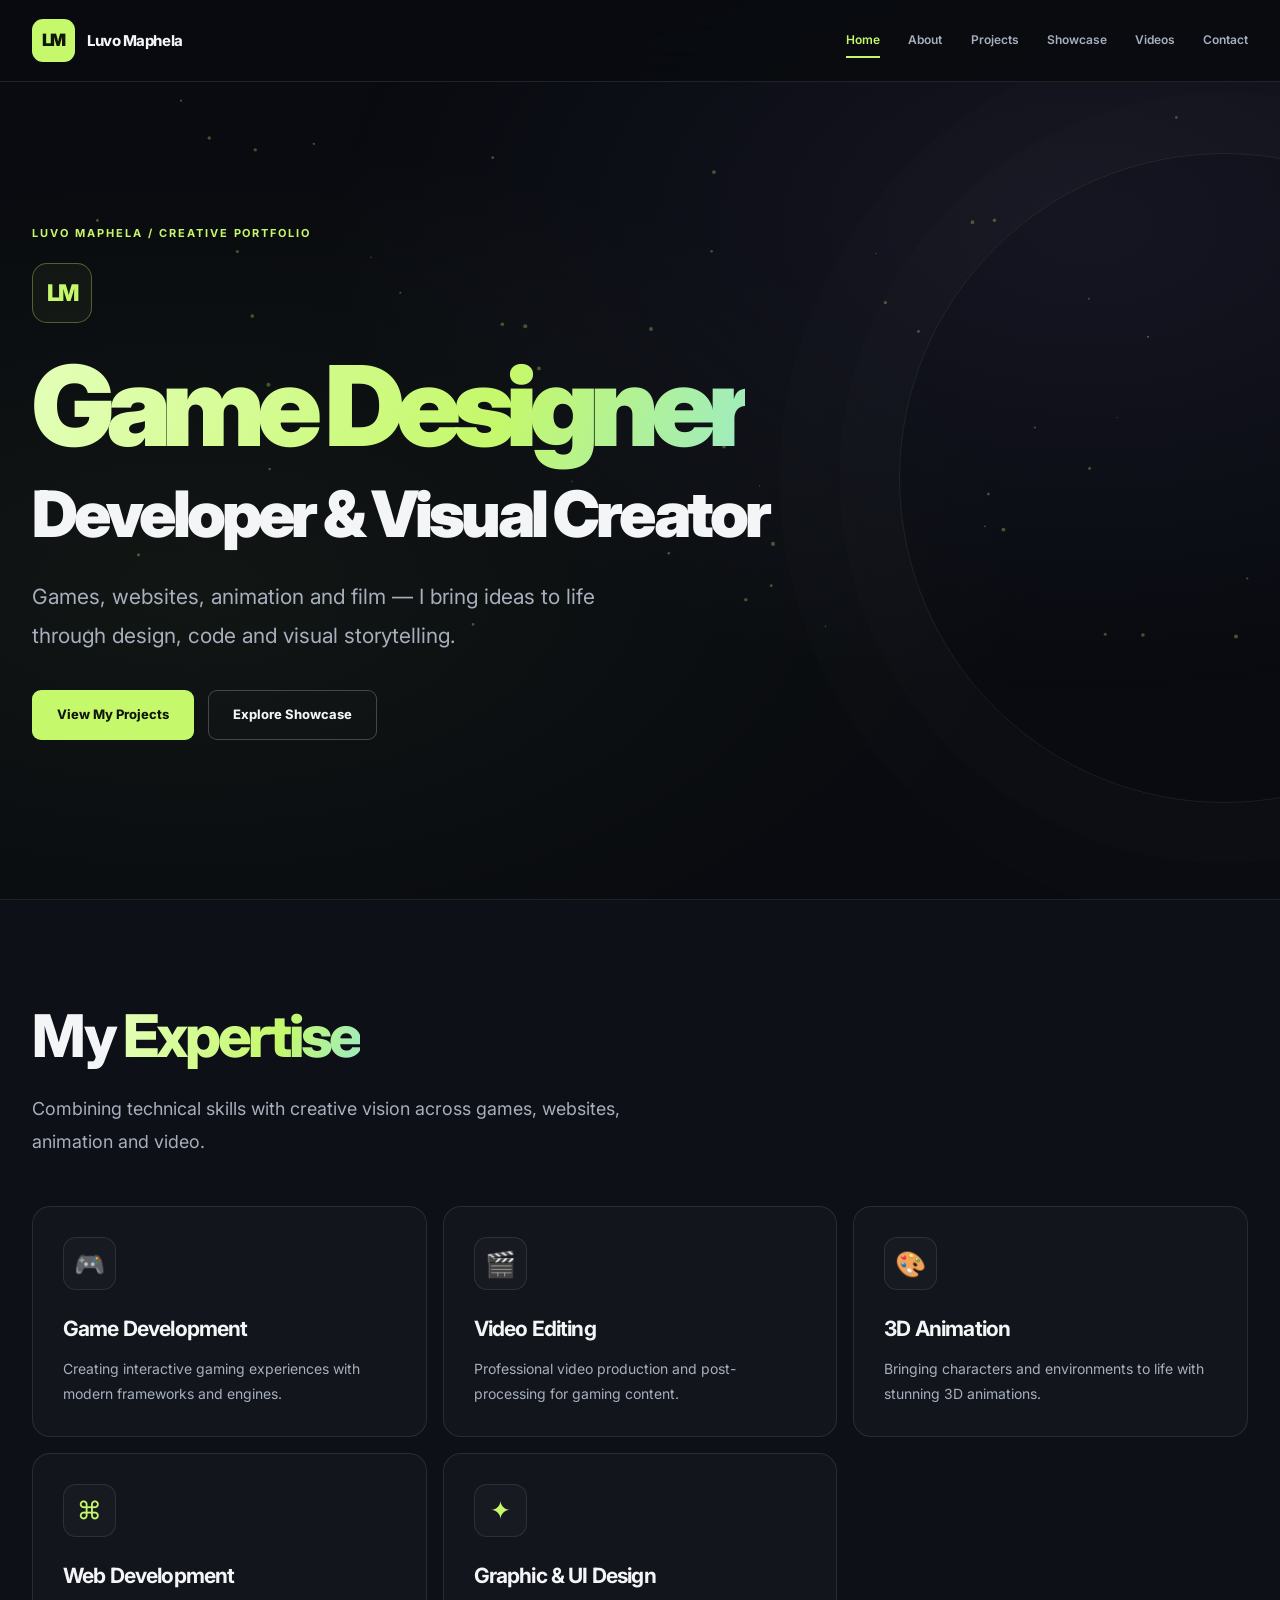
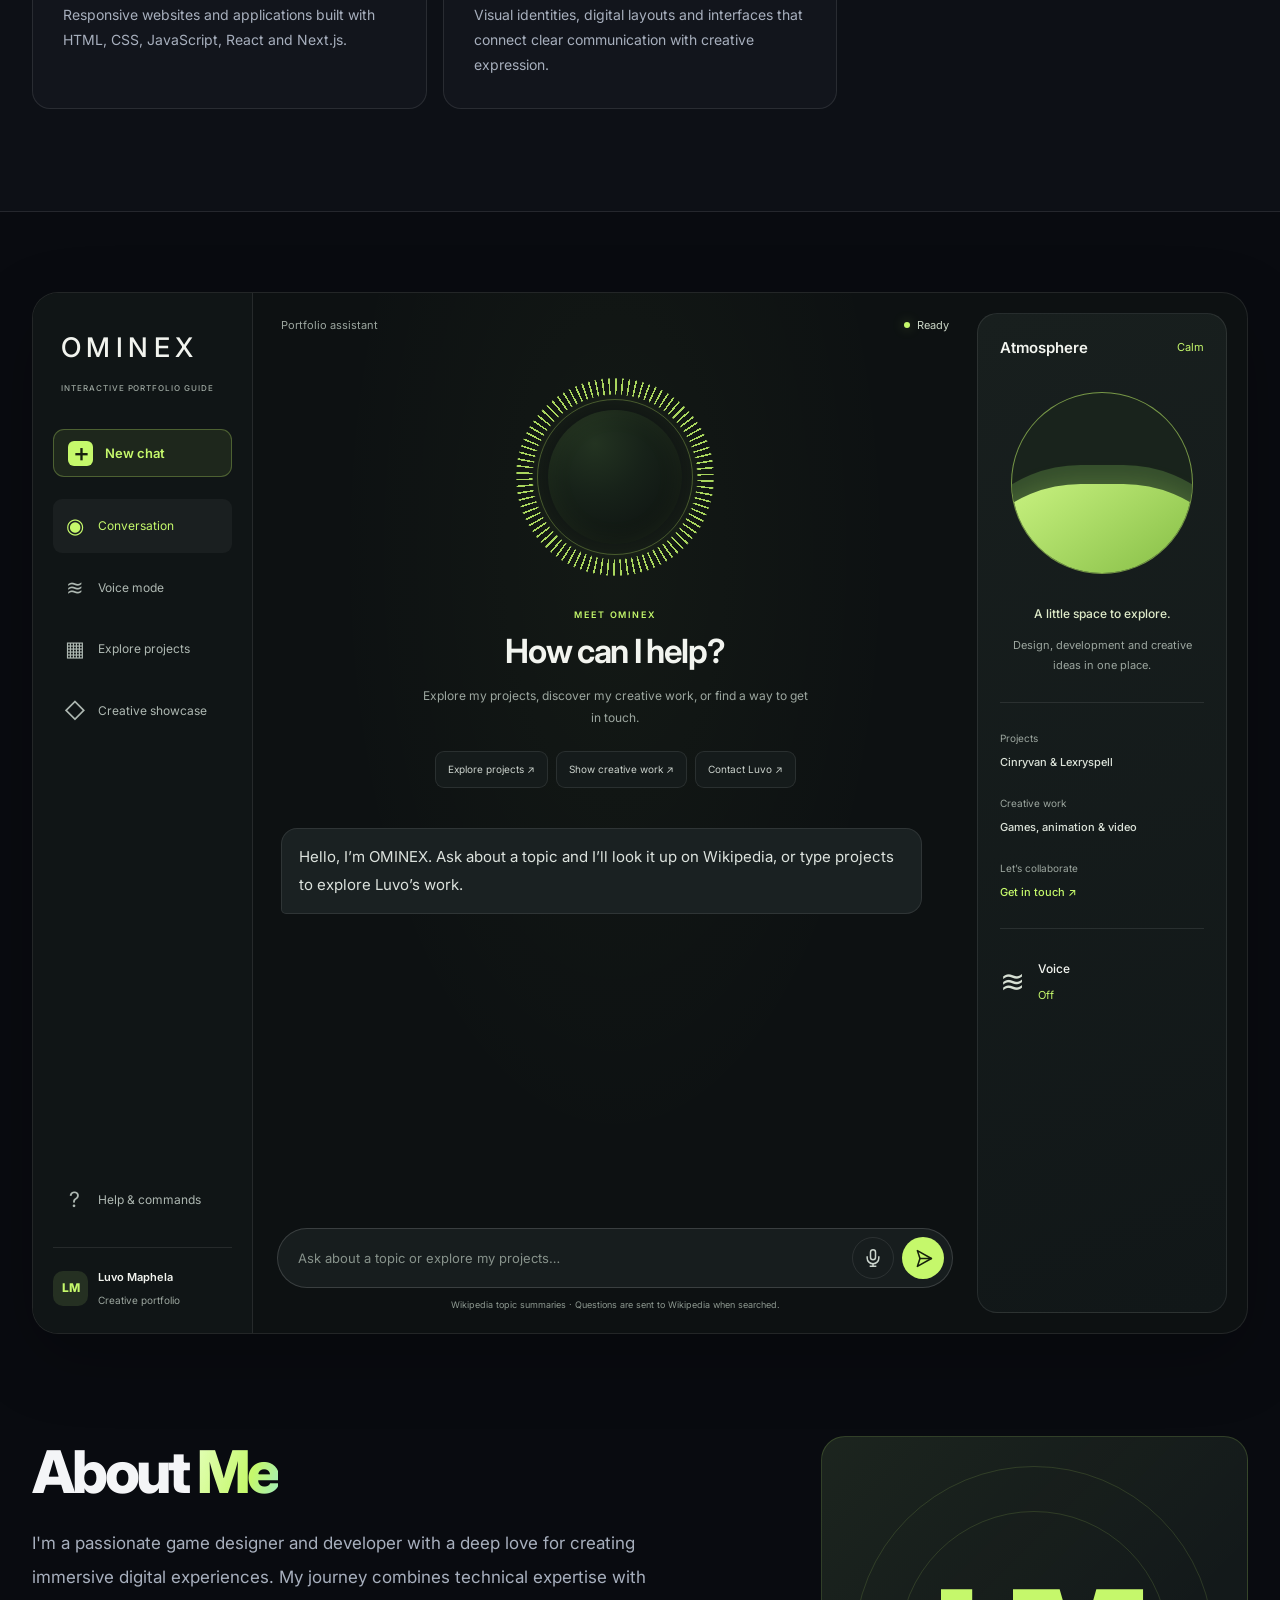
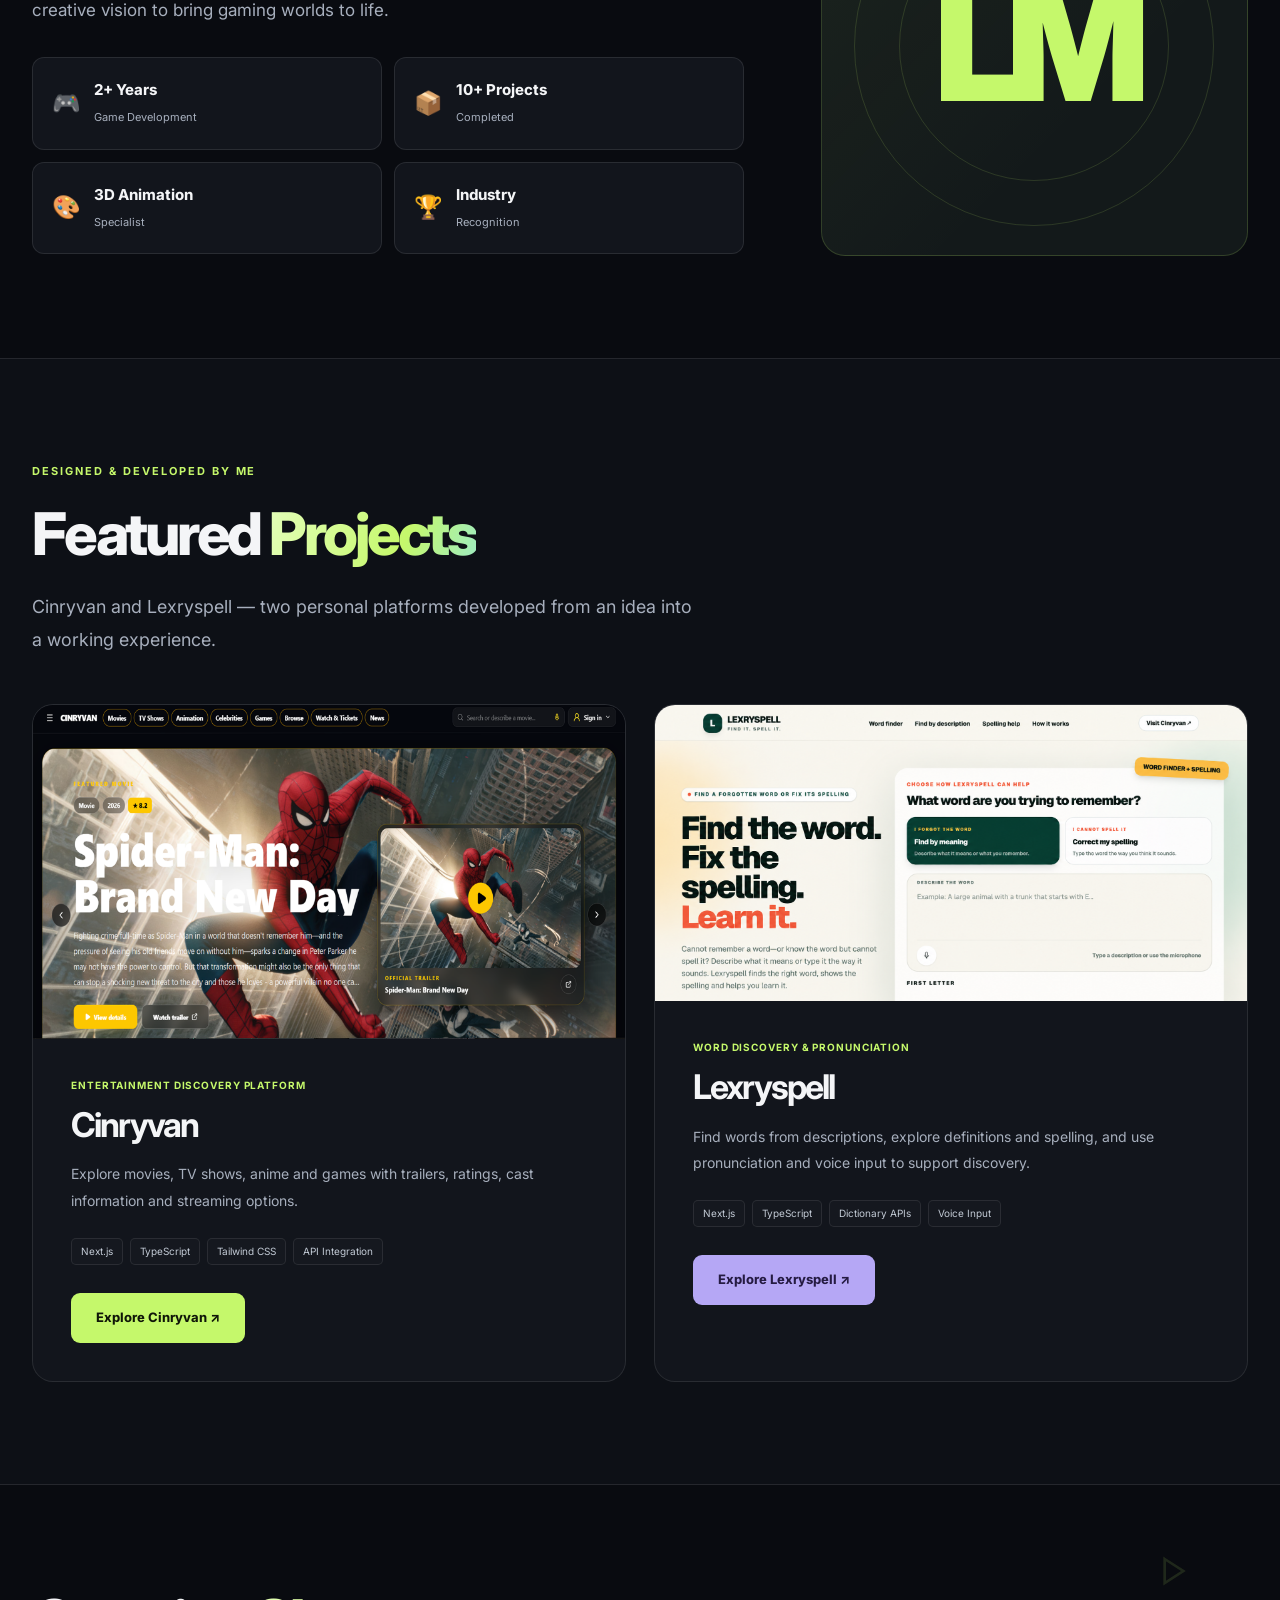
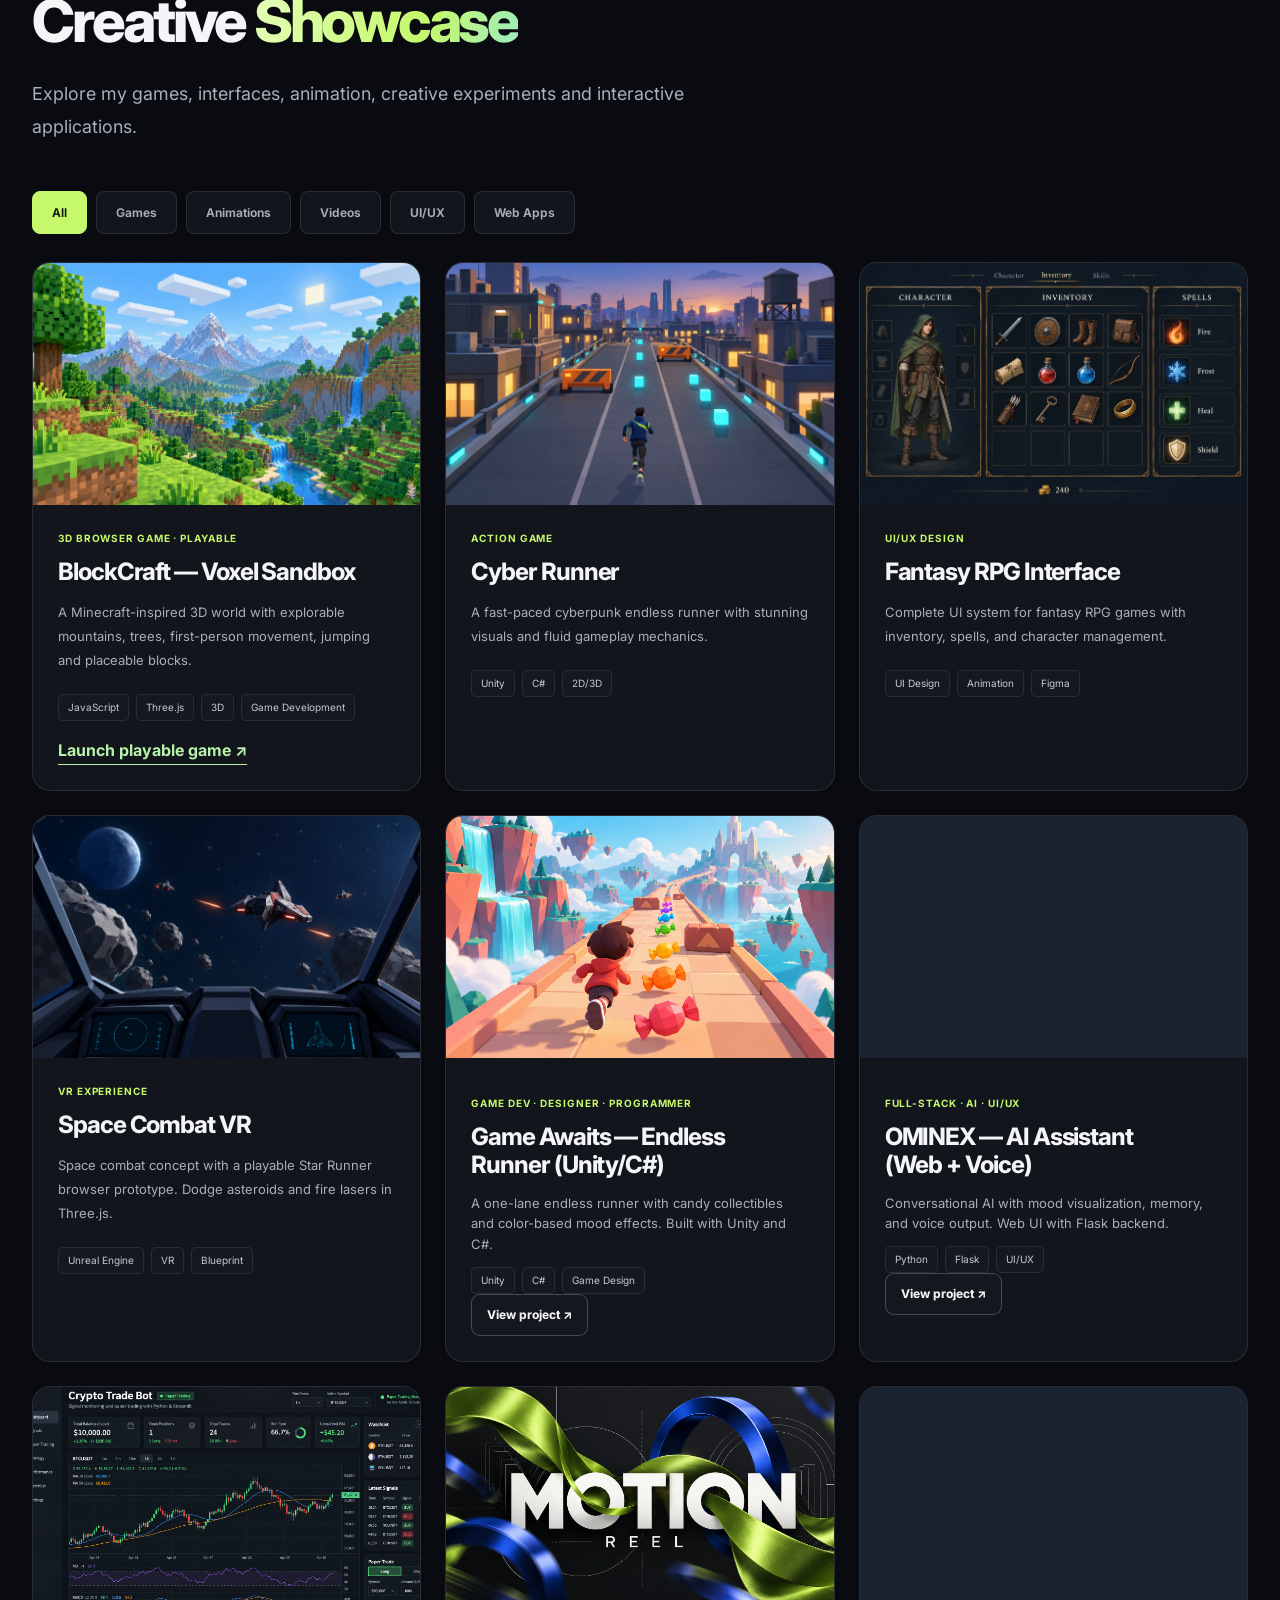
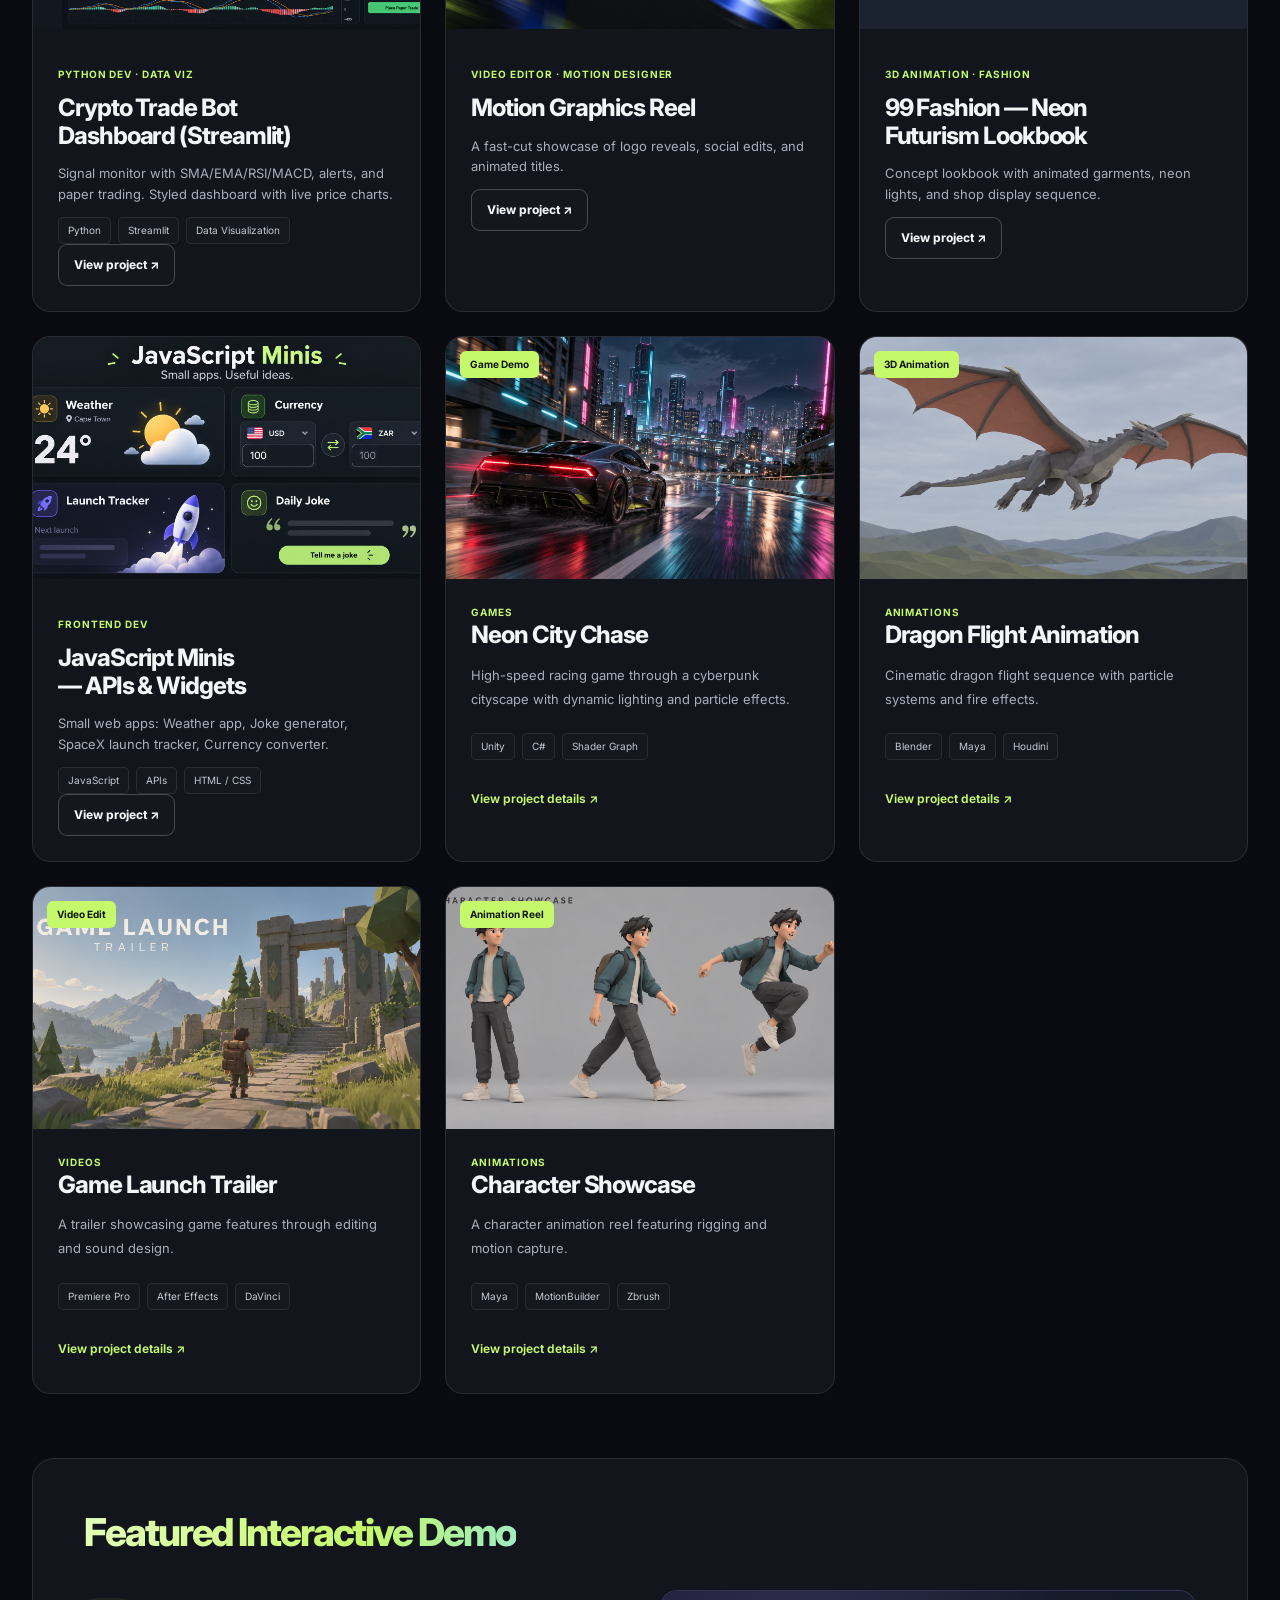
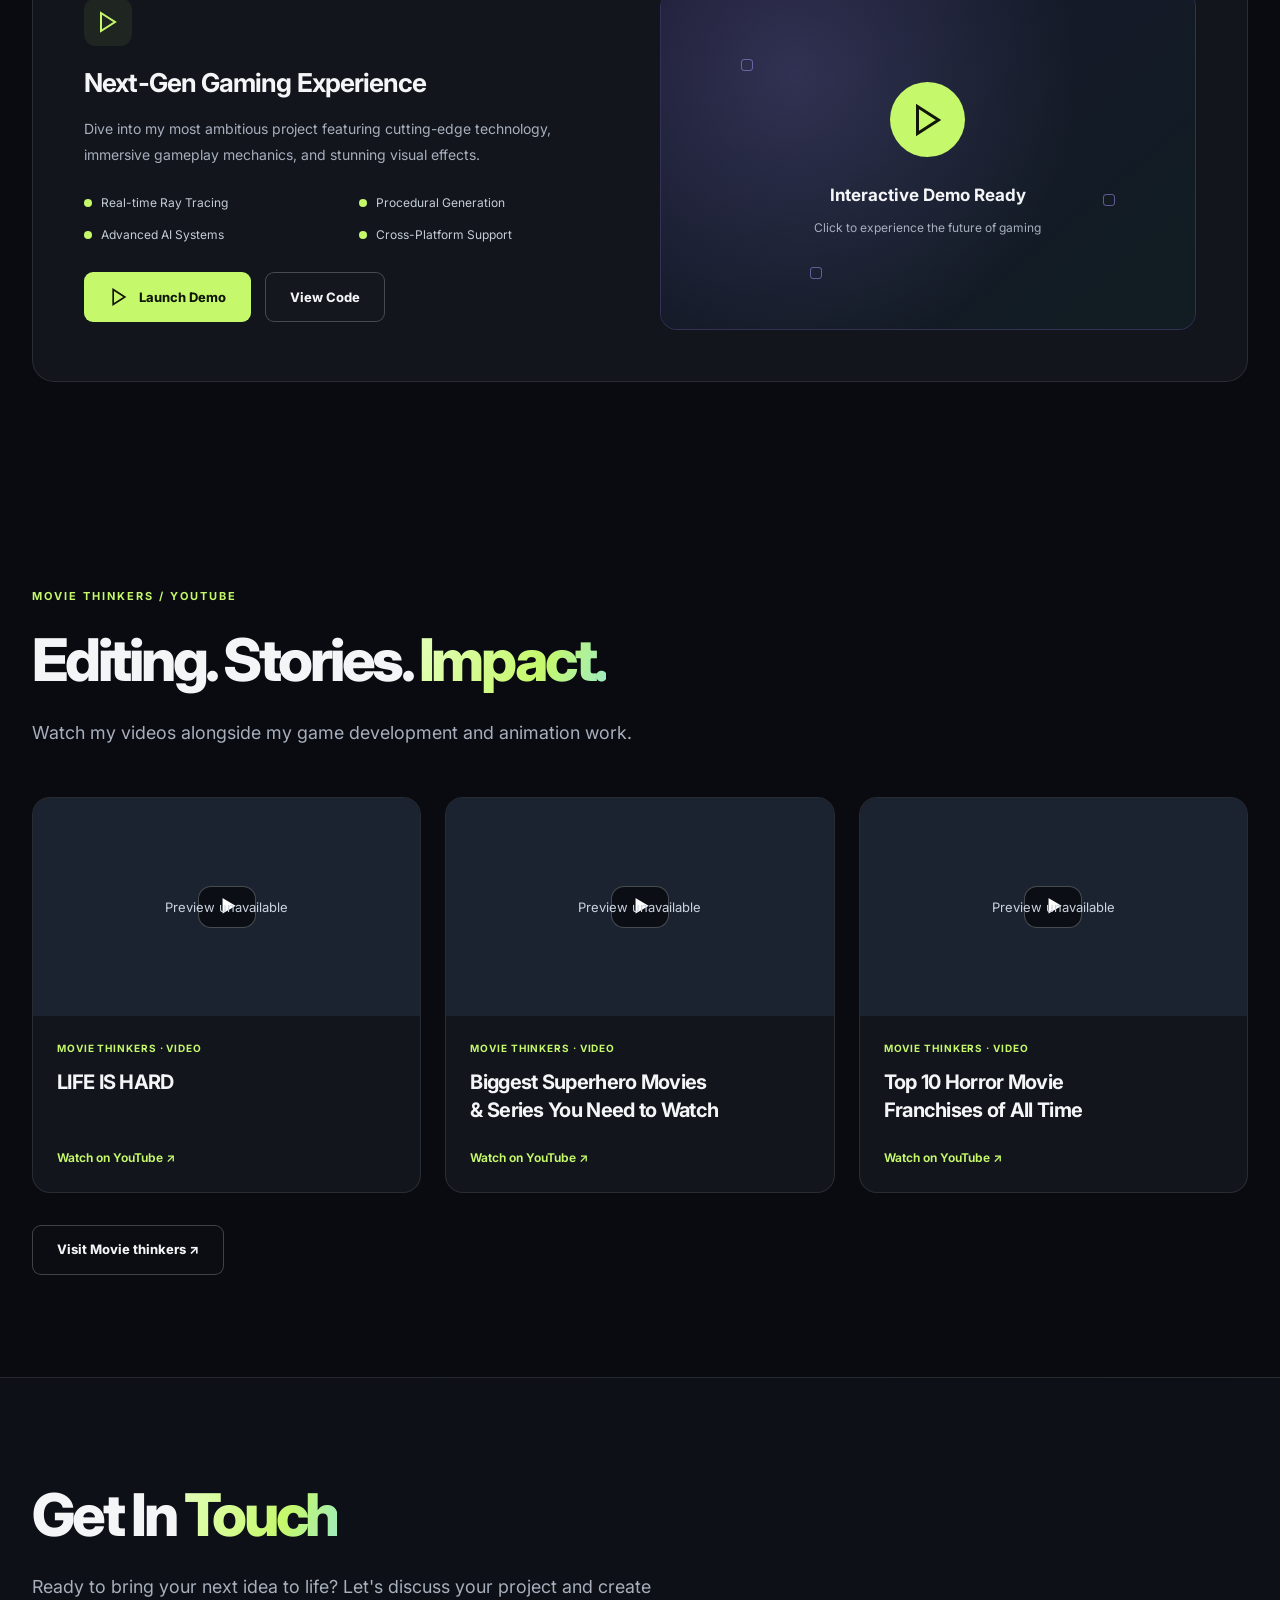
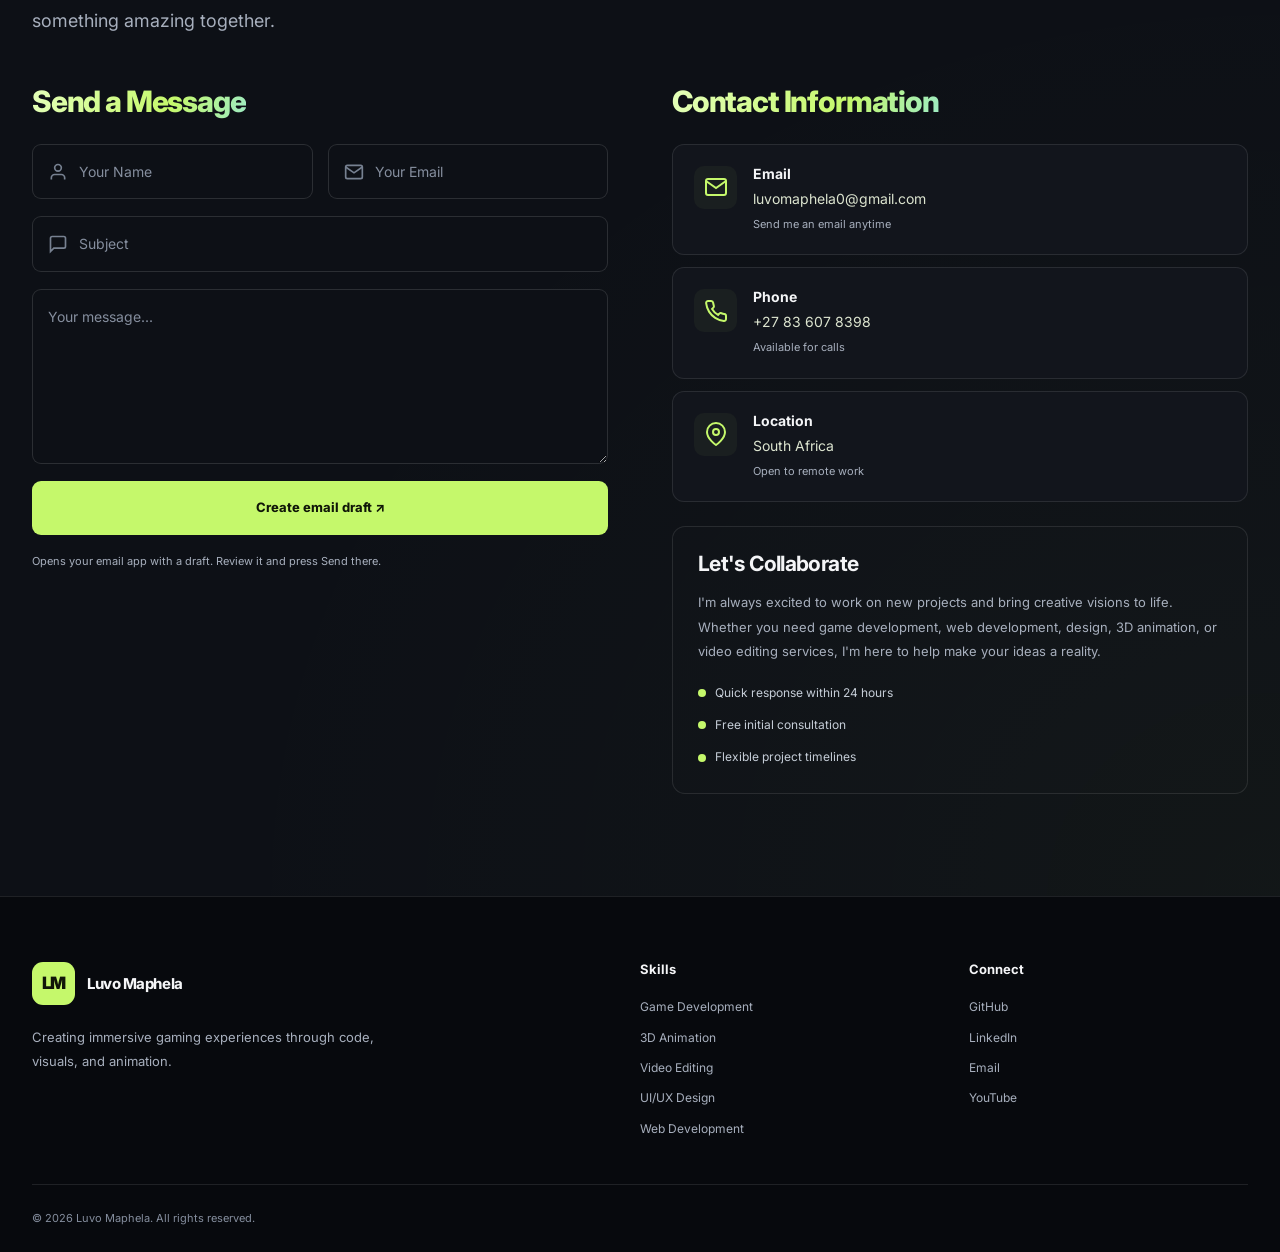
==== commit 0725019a: "Add playable Star Runner space game to portfolio" ====
--- a/index.html
+++ b/index.html
@@ -818,7 +818,7 @@
 
               <div class="project-overlay">
                 <button class="btn btn-primary btn-sm" type="button">
-                  VR Demo
+                  Play Star Runner
                 </button>
                 <button class="btn btn-outline btn-sm" type="button">
                   Details
@@ -831,8 +831,7 @@
               <h3 class="project-title">Space Combat VR</h3>
 
               <p class="project-description">
-                Immersive VR space combat experience with
-                realistic physics and stunning space environments.
+                Space combat concept with a playable Star Runner browser prototype. Dodge asteroids and fire lasers in Three.js.
               </p>
 
               <div class="project-tags">
--- a/style.css
+++ b/style.css
@@ -3284,4 +3284,76 @@
     transition: none !important;
     scroll-behavior: auto !important;
   }
+}
+
+/* Give OMINEX answers more room */
+
+#ominex .ominex-main {
+  min-height: 0;
+}
+
+#ominex .ominex-screen {
+  flex: 1 1 400px;
+  min-height: 350px;
+  max-height: 600px;
+  font-size: 15px;
+  line-height: 1.85;
+}
+
+#ominex .msg {
+  max-width: 96%;
+}
+
+/* Compact introduction once a conversation starts */
+#ominex.has-conversation .ominex-welcome {
+  display: flex;
+  align-items: center;
+  justify-content: center;
+  gap: 16px;
+  padding: 12px 24px 18px;
+}
+
+#ominex.has-conversation .ominex-orb {
+  flex: 0 0 74px;
+  width: 74px;
+  height: 74px;
+  margin: 0;
+}
+
+#ominex.has-conversation .ominex-orb-ring {
+  inset: 10px;
+}
+
+#ominex.has-conversation .ominex-orb-core {
+  inset: 15px;
+}
+
+#ominex.has-conversation .ominex-welcome h3 {
+  font-size: 23px;
+}
+
+#ominex.has-conversation .ominex-eyebrow,
+#ominex.has-conversation .ominex-intro,
+#ominex.has-conversation .ominex-suggestions {
+  display: none;
+}
+
+#ominex .ominex-composer-area {
+  flex-shrink: 0;
+}
+
+@media (max-width: 700px) {
+  #ominex .ominex-screen {
+    min-height: 320px;
+    max-height: 65vh;
+    font-size: 14px;
+  }
+
+  #ominex.has-conversation .ominex-welcome {
+    padding: 10px 15px;
+  }
+
+  #ominex.has-conversation .ominex-welcome h3 {
+    font-size: 21px;
+  }
 }
